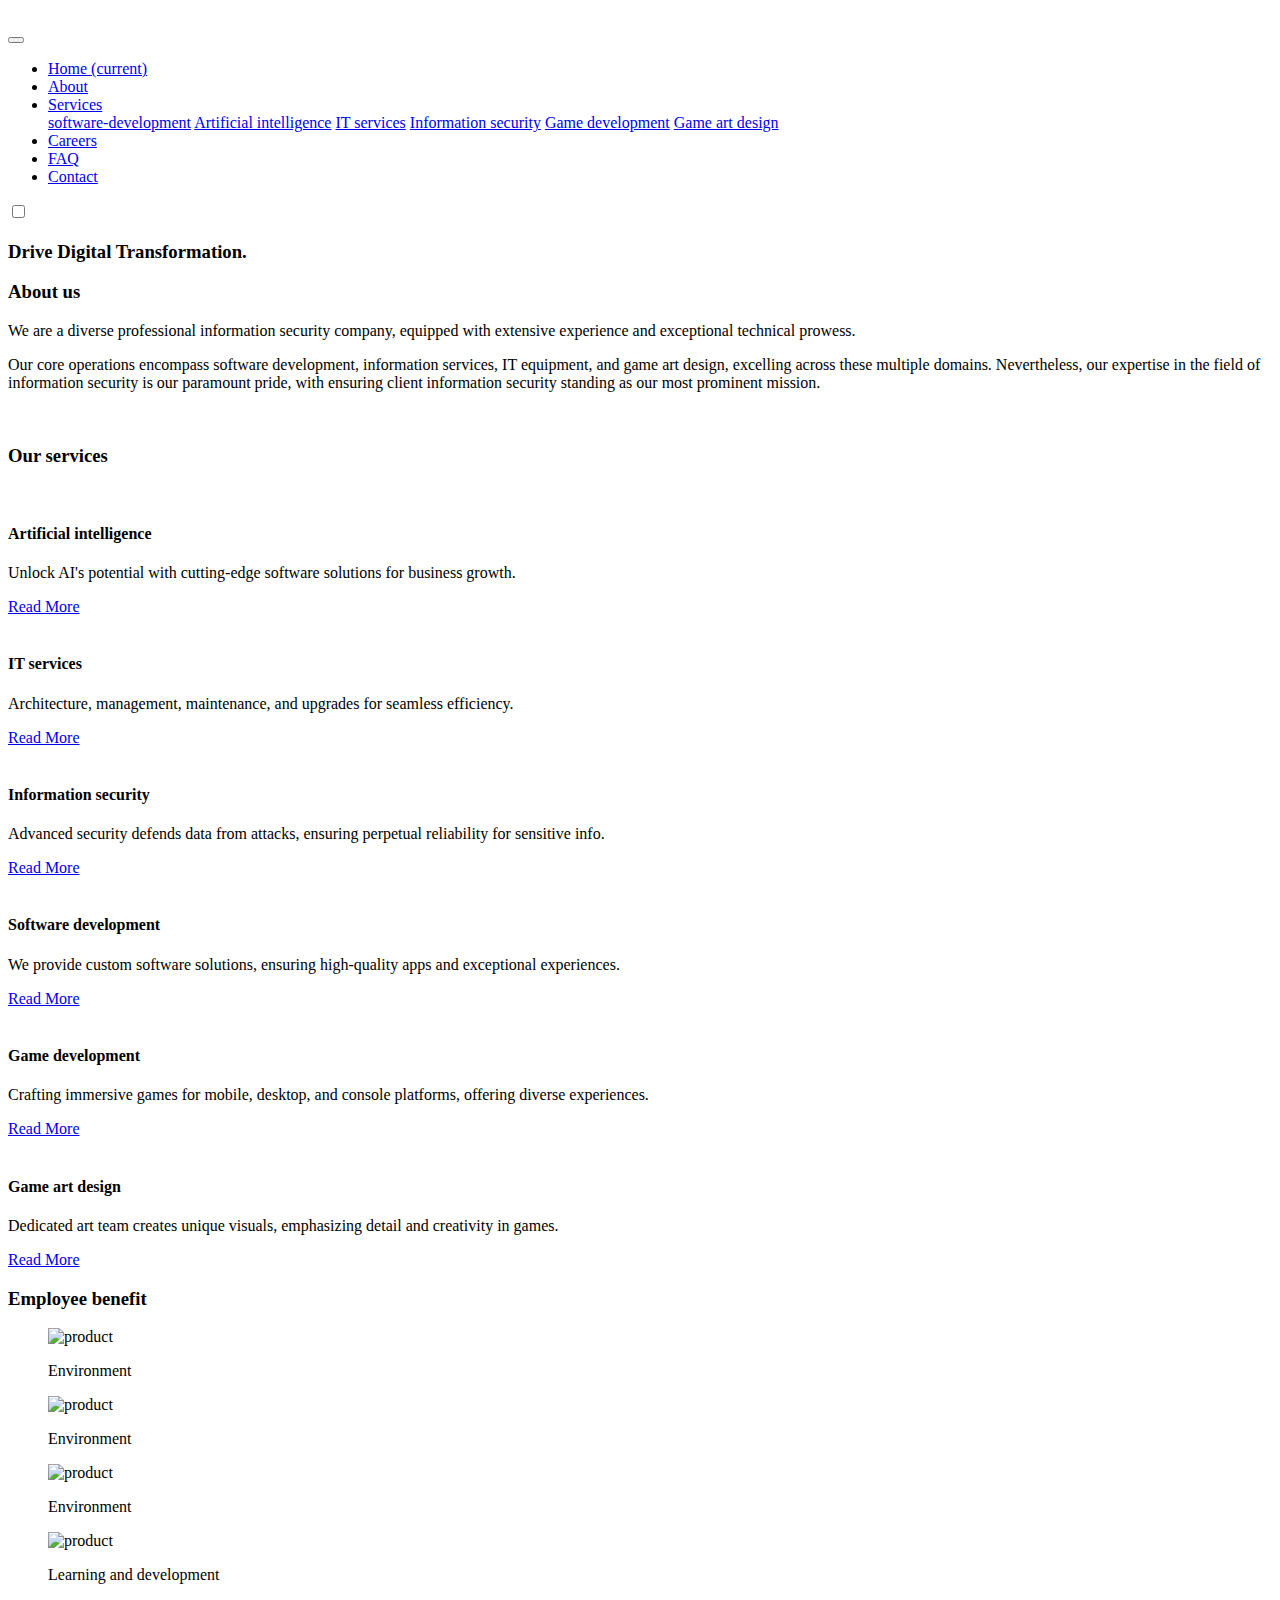
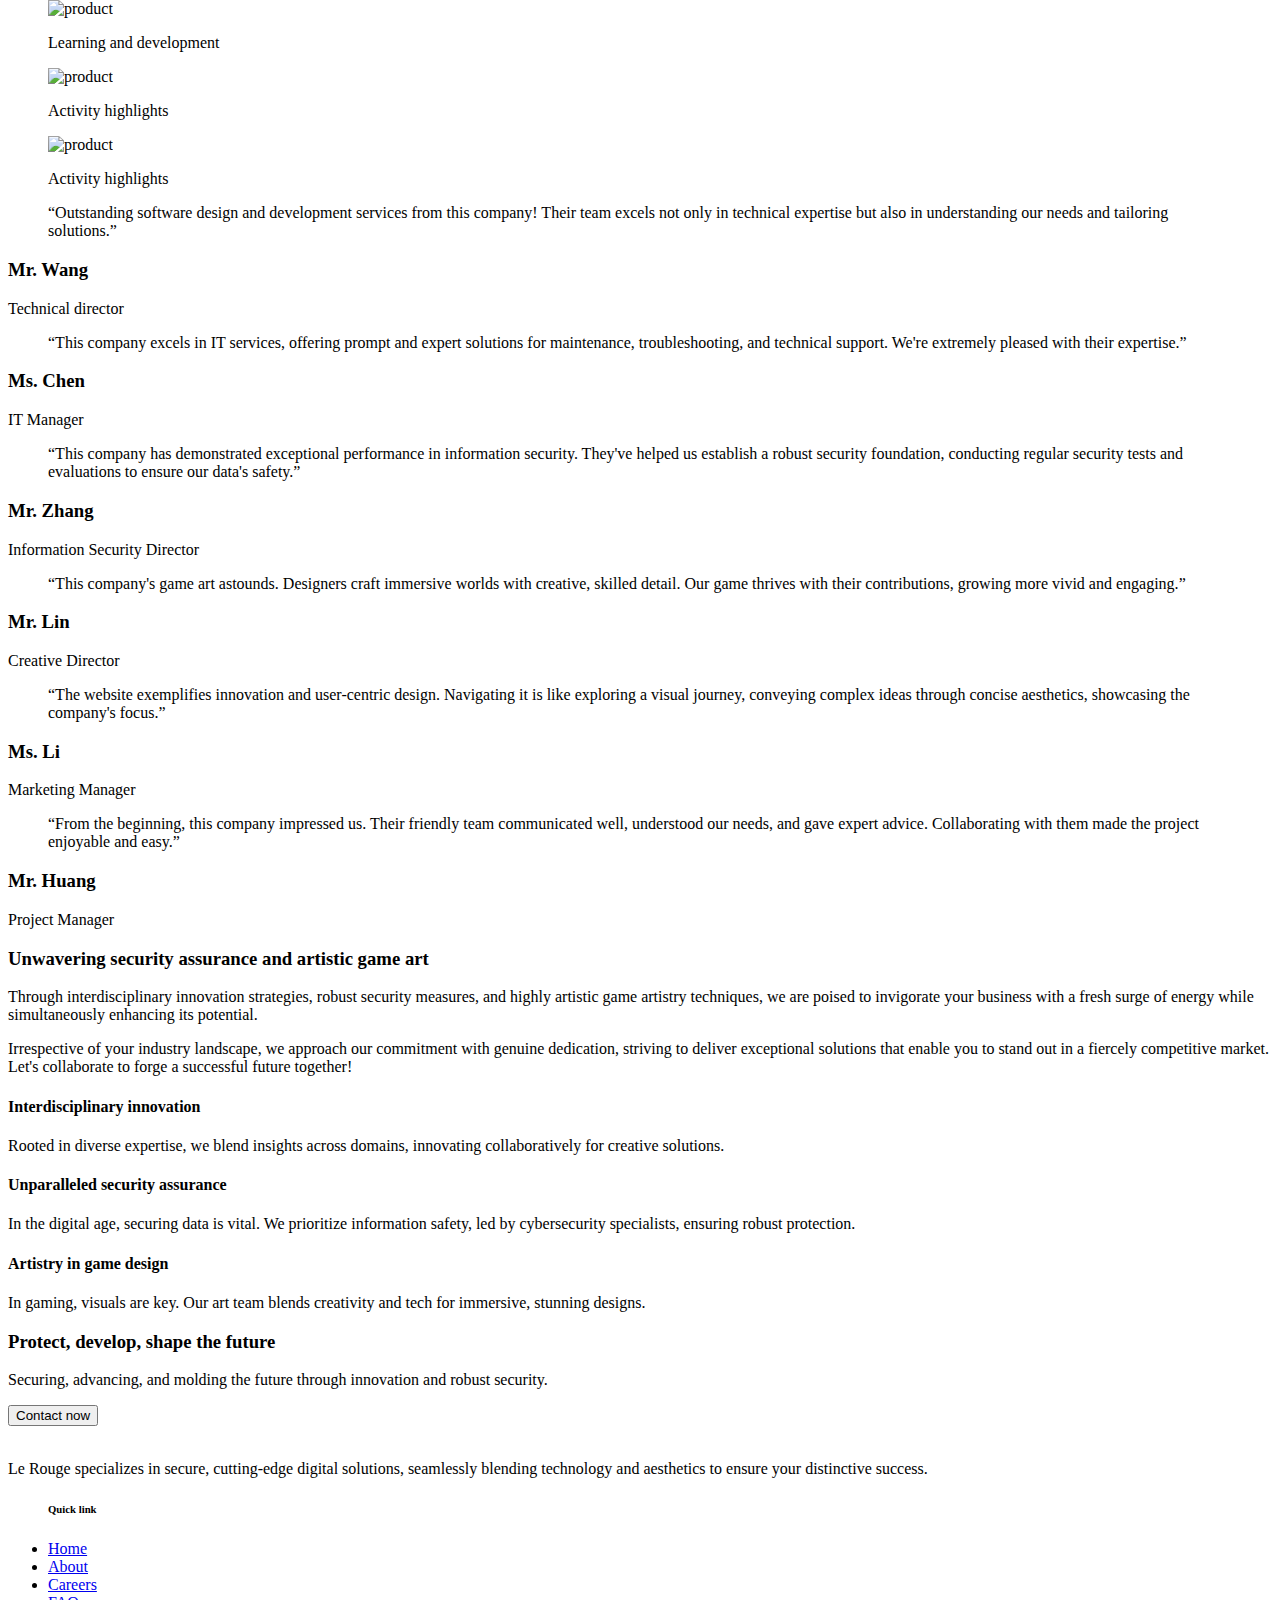
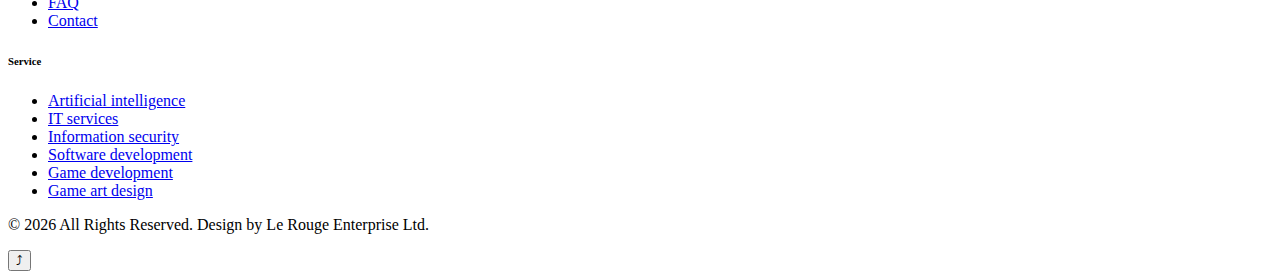
==== index.html @ d83780e4 "Add files via upload" ====
<!doctype html>
<html lang="en">
  <head>
    <!-- Required meta tags -->
    <meta charset="utf-8">
    <meta name="viewport" content="width=device-width, initial-scale=1, shrink-to-fit=no">
    

    <title>Le rouge enterprise ltd</title>
    <link rel="shortcut icon" type="image/x-icon" href="assets/images/favicon.png">
    <link href="https://fonts.googleapis.com/css2?family=Pacifico&display=swap" rel="stylesheet">
    <link href="https://fonts.googleapis.com/css2?family=Kumbh+Sans:wght@300;400;700&display=swap" rel="stylesheet">

    <!-- Template CSS -->
    <link rel="stylesheet" href="assets/css/style-liberty.css">
  </head>
  <body>
<!--header-->
<header id="site-header" class="fixed-top">
  <div class="container">
      <nav class="navbar navbar-expand-lg navbar-dark stroke">

        <div><a class="navbar-brand" href="index.html">
            <img src="assets/images/lr_logo.png" alt="">
            </a></div>

          <!-- <h1><a class="navbar-brand" href="index.html">
              Web service
              </a></h1> -->


          <!-- if logo is image enable this   
<a class="navbar-brand" href="#index.html">
    <img src="image-path" alt="Your logo" title="Your logo" style="height:35px;" />
</a> -->
          <button class="navbar-toggler collapsed bg-gradient" type="button" data-toggle="collapse"
              data-target="#navbarTogglerDemo02" aria-controls="navbarTogglerDemo02" aria-expanded="false"
              aria-label="Toggle navigation">
              <span class="navbar-toggler-icon fa icon-expand fa-bars"></span>
              <span class="navbar-toggler-icon fa icon-close fa-times"></span>
              </span>
          </button>

          <div class="collapse navbar-collapse" id="navbarTogglerDemo02">
              <ul class="navbar-nav ml-auto mr-5">
                  <li class="nav-item active">
                      <a class="nav-link" href="index.html">Home <span class="sr-only">(current)</span></a>
                  </li>
                  <li class="nav-item @@about__active">
                      <a class="nav-link" href="about.html">About</a>
                  </li>
                  <!-- <li class="nav-item @@services__active">
                      <a class="nav-link" href="services.html">Services</a>
                  </li> -->
                  <li class="nav-item dropdown @@services__active">
                    <a class="nav-link dropdown-toggle" href="services.html" id="navbarDropdown" role="button"
                    data-toggle="dropdown" aria-haspopup="true" aria-expanded="false">Services
                    <span class="fa fa-angle-down"></span>
                  </a>
                  <div class="dropdown-menu" aria-labelledby="navbarDropdown">
                    <a class="dropdown-item" href="software-development.html">software-development</a>
                    <a class="dropdown-item" href="artificial-intelligence.html">Artificial intelligence</a>
                     <a class="dropdown-item" href="IT-services.html">IT services</a>
                    <a class="dropdown-item" href="Information-security.html">Information security</a>
                    <a class="dropdown-item" href="game-development.html">Game development</a>
                    <a class="dropdown-item" href="game-art-design.html">Game art design</a>
                </div>
                </li>

                  <li class="nav-item @@careers__active">
                    <a class="nav-link" href="careers.html">Careers</a>
                </li>

                  <li class="nav-item @@FAQ__active">
                    <a class="nav-link" href="FAQ.html">FAQ</a>
                </li>


                  <li class="nav-item @@contact__active">
                      <a class="nav-link" href="contact.html">Contact</a>
                  </li>
                  <!-- <nav class="ml-lg-3">
                      <div class="search-bar">
                          <form action="#" method="GET" class="search">
                              <input type="search" class="search__input" name="search"
                                  placeholder="Search here.." onload="equalWidth()" required>
                              <span class="fa fa-search search__icon"></span>
                          </form>
                      </div>
                  </nav> -->
              </ul>
          </div>
          <!-- toggle switch for light and dark theme -->

          <div class="mobile-position">
              <nav class="navigation">
                  <div class="theme-switch-wrapper">
                      <label class="theme-switch" for="checkbox">
                          <input type="checkbox" id="checkbox">
                          <div class="mode-container py-1">
                              <i class="gg-sun"></i>
                              <i class="gg-moon"></i>
                          </div>
                      </label>
                  </div>
              </nav>
          </div>
          <!-- //toggle switch for light and dark theme -->
      </nav>
  </div>
</header>

<!--/header-->
<!-- banner section -->
<section id="home" class="w3l-banner py-5">
    <div class="container py-lg-5 mt-lg-5">
        <div class="py-lg-4 my-2">
            <div class="banner-info-grid mt-lg-5">
                <h3 class="mb-4">Drive Digital Transformation.</h3>
                <!-- <section id="bottom" class="demo">
                    <a href="#bottom"><span></span>Scroll</a>
                  </section> -->
            </div>
        </div>
    </div>
</section>
<!-- //banner section -->
<!-- /bottom-grids-->

<!-- <section class="w3l-servicesblock1 py-5" id="moreservices">
    <div class="container py-lg-5 py-md-4 py-3">
        <div class="grids-area-hny main-cont-wthree-fea row ">
            <div class="col-lg-4 col-md-6 grids-feature">
                <div class="area-box">
                    <span class="fa fa-clock-o mt-0"></span>
                    <div class="area-box-info">
                        <h4><a href="#feature" class="title-head">Software development</a></h4>
                        <p class="mt-lg-3 mt-2">We provide custom software solutions, ensuring high-quality apps and exceptional experiences.</p>
                    </div>
                </div>
            </div>
            <div class="col-lg-4 col-md-6 grids-feature mt-md-0 mt-5">
                <div class="area-box">
                    <span class="fa fa-clock-o mt-0"></span>
                    <div class="area-box-info">
                        <h4><a href="#feature" class="title-head">Branding Strategy</a></h4>
                        <p class="mt-lg-3 mt-2">Vivamus a ligula quam tesque et libero justo, ultrices in. Ut eu leo non. Duis
                            sed et dolor sit amet.</p>
                    </div>
                </div>
            </div>
            <div class="col-lg-4 col-md-6 grids-feature mt-lg-0 mt-5">
                <div class="area-box">
                    <span class="fa fa-line-chart mt-0"></span>
                    <div class="area-box-info">
                        <h4><a href="#feature" class="title-head">UI/UX Design</a></h4>
                        <p class="mt-lg-3 mt-2">Vivamus a ligula quam tesque et libero justo, ultrices in. Ut eu leo non. Duis
                            sed et dolor sit amet.</p>
                    </div>
                </div>
            </div>
            <div class="col-lg-4 col-md-6 grids-feature mt-5 pt-lg-4">
                <div class="area-box">
                    <span class="fa fa-trash-o mt-0"></span>
                    <div class="area-box-info">
                        <h4><a href="#feature" class="title-head">Digital Product Strategy</a></h4>
                        <p class="mt-lg-3 mt-2">Vivamus a ligula quam tesque et libero justo, ultrices in. Ut eu leo non. Duis
                            sed et dolor sit amet.</p>
                    </div>
                </div>
            </div>
            <div class="col-lg-4 col-md-6 grids-feature mt-5 pt-lg-4">
                <div class="area-box">
                    <span class="fa fa-video-camera mt-0"></span>
                    <div class="area-box-info">
                        <h4><a href="#feature" class="title-head">Web Hosting Service</a></h4>
                        <p class="mt-lg-3 mt-2">Vivamus a ligula quam tesque et libero justo, ultrices in. Ut eu leo non. Duis
                            sed et dolor sit amet.</p>
                    </div>
                </div>
            </div>
            <div class="col-lg-4 col-md-6 grids-feature mt-5 pt-lg-4">
                <div class="area-box">
                    <span class="fa fa-search-plus mt-0"></span>
                    <div class="area-box-info">
                        <h4><a href="#feature" class="title-head">SEO Services</a></h4>
                        <p class="mt-lg-3 mt-2">Vivamus a ligula quam tesque et libero justo, ultrices in. Ut eu leo non. Duis
                            sed et dolor sit amet.</p>
                    </div>
                </div>
            </div>
        </div>
    </div>
</section> -->



<section class="w3l-servicesblock py-5" id="services">
  <div class="container py-lg-5 py-md-4 py-2">
      <div class="row">
          <div class="col-lg-6 about-right-faq align-self">
              <h3 class="title-big">About us</h3>
              <p class="mt-lg-4 mt-3 mb-lg-5 mb-4">We are a diverse professional information security company, equipped with extensive experience and exceptional technical prowess.</p>
              <p class="mt-lg-4 mt-3 mb-lg-">
              Our core operations encompass software development, information services, IT equipment, and game art design, excelling across these multiple domains. Nevertheless, our expertise in the field of information security is our paramount pride, with ensuring client information security standing as our most prominent mission.</p>
              <!-- <div class="progress-info info1">
                  <h6 class="progress-tittle">Figma illustrations <span class="">80%</span></h6>
                  <div class="progress">
                      <div class="progress-bar progress-bar-striped" role="progressbar" style="width: 80%"
                          aria-valuenow="90" aria-valuemin="0" aria-valuemax="100">
                      </div>
                  </div>
              </div> -->
              <!-- <div class="progress-info info2">
                  <h6 class="progress-tittle">PHP programming <span class="">95%</span>
                  </h6>
                  <div class="progress">
                      <div class="progress-bar progress-bar-striped" role="progressbar" style="width: 95%"
                          aria-valuenow="95" aria-valuemin="0" aria-valuemax="100">
                      </div>
                  </div>
              </div> -->
              <!-- <div class="progress-info info3">
                  <h6 class="progress-tittle">Web design & development <span class="">90%</span></h6>
                  <div class="progress">
                      <div class="progress-bar progress-bar-striped" role="progressbar" style="width: 90%"
                          aria-valuenow="95" aria-valuemin="0" aria-valuemax="100">
                      </div>
                  </div>
              </div> -->
              <!-- <div class="progress-info info4 mb-0">
                  <h6 class="progress-tittle">Adobe Photoshop <span class="">75%</span></h6>
                  <div class="progress">
                      <div class="progress-bar progress-bar-striped" role="progressbar" style="width: 75%"
                          aria-valuenow="95" aria-valuemin="0" aria-valuemax="100">
                      </div>
                  </div>
              </div> -->
          </div>
          <div class="col-lg-6 left-wthree-img mt-lg-0 mt-5">
              <img src="assets/images/about.jpg" alt="" class="img-fluid radius-image">
          </div>
      </div>
  </div>
</section>




<div class="w3l-news" id="news">
    <section id="grids5-block" class="py-5">
      <div class="container py-lg-5 py-md-4 py-2">
        <h3 class="title-big text-center">Our services</h3>
        <div class="row mt-lg-5 mt-4">

          <div class="col-lg-4 col-md-6 mt-md-0 mt-5 pb-5">
            <div class="grids5-info">
              <div href="blog-single.html" class="d-block zoom"><img src="assets/images/blog2.jpg" alt="" class="img-fluid news-image" /></div>
              <div class="blog-info">
                <h4>Artificial intelligence</h4>
                <p>Unlock AI's potential with cutting-edge software solutions for business growth.</p>
                <a href="artificial-intelligence.html" class="btn btn-news mt-4">Read More</a>
              </div>
            </div>
          </div>
          
          <div class="col-lg-4 col-md-6 mt-lg-0 mt-5 pb-5">
            <div class="grids5-info">
              <div href="blog-single.html" class="d-block zoom"><img src="assets/images/blog3.jpg" alt="" class="img-fluid news-image" /></div>
              <div class="blog-info">
                <h4>IT services</h4>
                <p>Architecture, management, maintenance, and upgrades for seamless efficiency.</p>
                <a href="IT-services.html" class="btn btn-news mt-4">Read More</a>
              </div>
            </div>
          </div>
          
          <div class="col-lg-4 col-md-6 mt-md-0 mt-sm-4">
            <div class="grids5-info">
              <div href="blog-single.html" class="d-block zoom"><img src="assets/images/blog-information.jpg" alt="" class="img-fluid news-image" /></div>
              <div class="blog-info">
                <h4>Information security</h4>
                <p>Advanced security defends data from attacks, ensuring perpetual reliability for sensitive info.</p>
                <a href="Information-security.html" class="btn btn-news mt-4">Read More</a>
              </div>
            </div>
          </div>

          <div class="col-lg-4 col-md-6 mt-md-0 mt-sm-4 pb-5">
            <div class="grids5-info">
              <div class="d-block zoom"><img src="assets/images/blog1.jpg" alt="" class="img-fluid news-image" /></div>
              <div class="blog-info">
                <h4>Software development</h4>
                <p>We provide custom software solutions, ensuring high-quality apps and exceptional experiences.</p>
                <a href="software-development.html" class="btn btn-news mt-4">Read More</a>
              </div>
            </div>
          </div>       
         
         

          <div class="col-lg-4 col-md-6 mt-md-0 mt-5">
            <div class="grids5-info">
              <div href="blog-single.html" class="d-block zoom"><img src="assets/images/blog-game.jpg" alt="" class="img-fluid news-image" /></div>
              <div class="blog-info">
                <h4>Game development</h4>
                <p>Crafting immersive games for mobile, desktop, and console platforms, offering diverse experiences.</p>
                <a href="game-development.html" class="btn btn-news mt-4">Read More</a>
              </div>
            </div>
          </div>
          <div class="col-lg-4 col-md-6 mt-lg-0 mt-5">
            <div class="grids5-info">
              <div href="blog-single.html" class="d-block zoom"><img src="assets/images/blog-design.jpg" alt="" class="img-fluid news-image" /></div>
              <div class="blog-info">
                <h4>Game art design</h4>
                <p>Dedicated art team creates unique visuals, emphasizing detail and creativity in games.</p>
                <a href="blog-single.html" class="btn btn-news mt-4">Read More</a>
              </div>
            </div>
          </div>


        </div>
      </div>
    </section>
  </div>

<!-- <section class="w3l-bottom-grids-6 py-5" id="bottom">
    <div class="container py-lg-5 py-md-4 py-2">
        <div class="grids-area-hny main-cont-wthree-fea row">
            <div class="col-lg-4 col-md-6 grids-feature">
                <div class="area-box">
                    <span class="title-small mb-2">01. Video productions</span>
                    <h4><a href="#feature" class="title-head">Stunning video sequence and impressing ideas are all here.</a></h4>
                    <p class="">Vivamus a ligula quam. Ut blandit eu leo non. Duis sed dolor amet ipsum primis in faucibus orci dolor sit et amet.</p>
                </div>
            </div>
            <div class="col-lg-4 col-md-6 grids-feature mt-md-0 mt-5">
                <div class="area-box">
                    <span class="title-small mb-2">02. Branding Design</span>
                    <h4><a href="#feature" class="title-head">Great reflection of your brand be achieved by top designers.</a></h4>
                    <p class="">Vivamus a ligula quam. Ut blandit eu leo non. Duis sed dolor amet ipsum primis in faucibus orci dolor sit et amet.</p>
                </div>
            </div>
            <div class="col-lg-4 col-md-6 grids-feature mt-lg-0 mt-5">
                <div class="area-box">
                    <span class="title-small mb-2">03. Graphic Design</span>
                    <h4><a href="#feature" class="title-head">Creating gorgeous graphic design meeting clients needs.</a></h4>
                    <p class="">Vivamus a ligula quam. Ut blandit eu leo non. Duis sed dolor amet ipsum primis in faucibus orci dolor sit et amet.</p>
                </div>
            </div>
        </div>
    </div>
</section> -->

<!-- //bottom-grids-->
<!--/gallery-->
<section class="w3l-portfolio-8 py-5">
  <div class="container py-lg-5 py-md-4 py-2">
          <h3 class="title-big text-center">Employee benefit</h3>
            <div class="row galler-top mt-lg-5 mt-4">
                <div class="col-lg-4 col-sm-6 protfolio-item hover14">
                    <figure>
                        <img src="assets/images/p1.jpg" alt="product" class="img-fluid" />
                        <div class="img-info">
                            <p class="img-title">Environment</p>
                            <!-- <p>Lorem ipsum dolor sit amet, consectetur adipisicing elit. Cupiditate, quia.</p> -->
                        </div>
                    </figure>
                </div>
                <div class="col-lg-4 col-sm-6 protfolio-item hover14">
                    <figure>
                        <img src="assets/images/p2.jpg" alt="product" class="img-fluid">
                        <div class="img-info">
                            <p class="img-title">Environment</p>
                            <!-- <p>Lorem ipsum dolor sit amet, consectetur adipisicing elit. Cupiditate, quia.</p> -->
                        </div>
                    </figure>
                </div>
                <div class="col-lg-4 col-sm-6 protfolio-item hover14">
                    <figure>
                        <img src="assets/images/p3.jpg" alt="product" class="img-fluid">
                        <div class="img-info">
                            <p class="img-title">Environment</p>
                            <!-- <p>Lorem ipsum dolor sit amet, consectetur adipisicing elit. Cupiditate, quia.</p> -->
                        </div>
                    </figure>
                </div>
                <div class="col-lg-3 col-sm-6 protfolio-item hover14">
                    <figure>
                        <img src="assets/images/p4.jpg" alt="product" class="img-fluid">
                        <div class="img-info">
                            <p class="img-title">Learning and development</p>
                            <!-- <p>Lorem ipsum dolor sit amet, consectetur adipisicing elit. Cupiditate, quia.</p> -->
                        </div>
                    </figure>
                </div>
                <div class="col-lg-3 col-sm-6 protfolio-item hover14">
                    <figure>
                        <img src="assets/images/p5.jpg" alt="product" class="img-fluid">
                        <div class="img-info">
                            <p class="img-title">Learning and development</p>
                            <!-- <p>Lorem ipsum dolor sit amet, consectetur adipisicing elit. Cupiditate, quia.</p> -->
                        </div>
                    </figure>
                </div>
                <div class="col-lg-3 col-sm-6 protfolio-item hover14">
                    <figure>
                        <img src="assets/images/p6.jpg" alt="product" class="img-fluid">
                        <div class="img-info">
                          <p class="img-title">Activity highlights</p>
                            <!-- <p>Lorem ipsum dolor sit amet, consectetur adipisicing elit. Cupiditate, quia.</p> -->
                        </div>
                    </figure>
                </div>
                <div class="col-lg-3 col-sm-6 protfolio-item hover14">
                    <figure>
                        <img src="assets/images/p8.jpg" alt="product" class="img-fluid">
                        <div class="img-info">
                            <p class="img-title">Activity highlights</p>
                            <!-- <p>Lorem ipsum dolor sit amet, consectetur adipisicing elit. Cupiditate, quia.</p> -->
                        </div>
                    </figure>
                </div>
                <!-- <div class="col-lg-3 col-sm-6 protfolio-item hover14">
                    <figure>
                        <img src="assets/images/p7.jpg" alt="product" class="img-fluid">
                        <div class="img-info">
                            <a href="#url" class="img-title">Fashion design</a>
                            <p>Lorem ipsum dolor sit amet, consectetur adipisicing elit. Cupiditate, quia.</p>
                        </div>
                    </figure>
                </div> -->
            </div>
        </div>
    </div>
</section>
<!--//gallery-->

<!-- <section class="w3l-servicesblock py-5" id="services">
    <div class="container py-lg-5 py-md-4 py-2">
        <div class="row">
            <div class="col-lg-6 about-right-faq align-self">
                <h3 class="title-big"> Importance of Skills</h3>
                <p class="mt-lg-4 mt-3 mb-lg-5 mb-4">Lorem ipsum viverra feugiat. Pellen tesque libero ut justo,
                    ultrices in ligula. Semper at. Lorem ipsum dolor sit amet elit. Non quae, ad.</p>
                <div class="progress-info info1">
                    <h6 class="progress-tittle">Figma illustrations <span class="">80%</span></h6>
                    <div class="progress">
                        <div class="progress-bar progress-bar-striped" role="progressbar" style="width: 80%"
                            aria-valuenow="90" aria-valuemin="0" aria-valuemax="100">
                        </div>
                    </div>
                </div>
                <div class="progress-info info2">
                    <h6 class="progress-tittle">PHP programming <span class="">95%</span>
                    </h6>
                    <div class="progress">
                        <div class="progress-bar progress-bar-striped" role="progressbar" style="width: 95%"
                            aria-valuenow="95" aria-valuemin="0" aria-valuemax="100">
                        </div>
                    </div>
                </div>
                <div class="progress-info info3">
                    <h6 class="progress-tittle">Web design & development <span class="">90%</span></h6>
                    <div class="progress">
                        <div class="progress-bar progress-bar-striped" role="progressbar" style="width: 90%"
                            aria-valuenow="95" aria-valuemin="0" aria-valuemax="100">
                        </div>
                    </div>
                </div>
                <div class="progress-info info4 mb-0">
                    <h6 class="progress-tittle">Adobe Photoshop <span class="">75%</span></h6>
                    <div class="progress">
                        <div class="progress-bar progress-bar-striped" role="progressbar" style="width: 75%"
                            aria-valuenow="95" aria-valuemin="0" aria-valuemax="100">
                        </div>
                    </div>
                </div>
            </div>
            <div class="col-lg-6 left-wthree-img mt-lg-0 mt-5">
                <img src="assets/images/progress.jpg" alt="" class="img-fluid radius-image">
            </div>
        </div>
    </div>
</section> -->
<!--  News section -->

<!-- <div class="w3l-news" id="news">
    <section id="grids5-block" class="py-5">
      <div class="container py-lg-5 py-md-4 py-2">
        <h3 class="title-big text-center">See what’s going on</h3>
        <div class="row mt-lg-5 mt-4">
          <div class="col-lg-4 col-md-6 mt-md-0 mt-sm-4">
            <div class="grids5-info">
              <a href="blog-single.html" class="d-block zoom"><img src="assets/images/blog1.jpg" alt="" class="img-fluid news-image" /></a>
              <div class="blog-info">
                <h4><a href="blog-single.html">Best free Web templates</a></h4>
                <p class="date"><span class="fa fa-calendar mr-2"></span> August 17, 2021</p>
                <p>Lorem ipsum dolor sit amet ad minus libero ullam ipsam quas earum!</p>
                <a href="blog-single.html" class="btn btn-news mt-4">Read More</a>
              </div>
            </div>
          </div>
          <div class="col-lg-4 col-md-6 mt-md-0 mt-5">
            <div class="grids5-info">
              <a href="blog-single.html" class="d-block zoom"><img src="assets/images/blog2.jpg" alt="" class="img-fluid news-image" /></a>
              <div class="blog-info">
                <h4><a href="blog-single.html">Skills to become a Designer</a></h4>
                <p class="date"><span class="fa fa-calendar mr-2"></span> August 17, 2021</p>
                <p>Lorem ipsum dolor sit amet ad minus libero ullam ipsam quas earum!</p>
                <a href="blog-single.html" class="btn btn-news mt-4">Read More</a>
              </div>
            </div>
          </div>
          <div class="col-lg-4 col-md-6 mt-lg-0 mt-5">
            <div class="grids5-info">
              <a href="blog-single.html" class="d-block zoom"><img src="assets/images/blog3.jpg" alt="" class="img-fluid news-image" /></a>
              <div class="blog-info">
                <h4><a href="blog-single.html">How to make 404 error page?</a></h4>
                <p class="date"><span class="fa fa-calendar mr-2"></span> August 17, 2021</p>
                <p>Lorem ipsum dolor sit amet ad minus libero ullam ipsam quas earum!</p>
                <a href="blog-single.html" class="btn btn-news mt-4">Read More</a>
              </div>
            </div>
          </div>
        </div>
      </div>
    </section>
  </div> -->
  <!--  //News section -->

<!-- home page about section -->
<section class="w3l-testimonials" id="testimonials">
    <div class="midd-w3 py-5">
        <div class="container py-lg-5 py-md-3">
            <div id="owl-demo1" class="owl-carousel owl-theme mt-4 py-2 mb-4">
                <div class="item">
                    <div class="testimonial-content">
                        <div class="testimonial">
                            <blockquote>
                                <q>Outstanding software design and development services from this company! Their team excels not only in technical expertise but also in understanding our needs and tailoring solutions.</q>
                            </blockquote>
                            <div class="testi-des">
                                <div class="peopl align-self">
                                    <h3>Mr. Wang</h3>
                                    <p class="identity">Technical director</p>
                                </div>
                            </div>
                        </div>
                    </div>
                </div>
                <div class="item">
                    <div class="testimonial-content">
                        <div class="testimonial">
                            <blockquote>
                                <q>This company excels in IT services, offering prompt and expert solutions for maintenance, troubleshooting, and technical support. We're extremely pleased with their expertise.</q>
                            </blockquote>
                            <div class="testi-des">
                                <div class="peopl align-self">
                                    <h3>Ms. Chen</h3>
                                    <p class="identity">IT Manager</p>
                                </div>
                            </div>
                        </div>
                    </div>
                </div>
                <div class="item">
                    <div class="testimonial-content">
                        <div class="testimonial">
                            <blockquote>
                                <q>This company has demonstrated exceptional performance in information security. They've helped us establish a robust security foundation, conducting regular security tests and evaluations to ensure our data's safety.</q>
                            </blockquote>
                            <div class="testi-des">
                                <div class="peopl align-self">
                                    <h3>Mr. Zhang</h3>
                                    <p class="identity">Information Security Director</p>
                                </div>
                            </div>
                        </div>
                    </div>
                </div>
                <div class="item">
                    <div class="testimonial-content">
                        <div class="testimonial">
                            <blockquote>
                                <q>This company's game art astounds. Designers craft immersive worlds with creative, skilled detail. Our game thrives with their contributions, growing more vivid and engaging.</q>
                            </blockquote>
                            <div class="testi-des">
                                <div class="peopl align-self">
                                    <h3>Mr. Lin</h3>
                                    <p class="identity">Creative Director</p>
                                </div>
                            </div>
                        </div>
                    </div>
                </div>
                <div class="item">
                    <div class="testimonial-content">
                        <div class="testimonial">
                            <blockquote>
                                <q>The website exemplifies innovation and user-centric design. Navigating it is like exploring a visual journey, conveying complex ideas through concise aesthetics, showcasing the company's focus.</q>
                            </blockquote>
                            <div class="testi-des">
                                <div class="peopl align-self">
                                    <h3>Ms. Li</h3>
                                    <p class="identity">Marketing Manager</p>
                                </div>
                            </div>
                        </div>
                    </div>
                </div>
                <div class="item">
                    <div class="testimonial-content">
                        <div class="testimonial">
                            <blockquote>
                                <q>From the beginning, this company impressed us. Their friendly team communicated well, understood our needs, and gave expert advice. Collaborating with them made the project enjoyable and easy.</q>
                            </blockquote>
                            <div class="testi-des">
                                <div class="peopl align-self">
                                    <h3>Mr. Huang</h3>
                                    <p class="identity">Project Manager</p>
                                </div>
                            </div>
                        </div>
                    </div>
                </div>
            </div>
        </div>
    </div>
</section>
<!-- //home page about section -->

<div class="w3l-faq-block py-5" id="why">
  <div class="container py-lg-5">
      <div class="row">
          <div class="col-lg-6 pr-lg-5">
          <h3 class= "title-big">Unwavering security assurance and artistic game art</h3>
          <div class="content mb-0 mt-4">
            <p>Through interdisciplinary innovation strategies, robust security measures, and highly artistic game artistry techniques, we are poised to invigorate your business with a fresh surge of energy while simultaneously enhancing its potential. </p>
            <p>Irrespective of your industry landscape, we approach our commitment with genuine dedication, striving to deliver exceptional solutions that enable you to stand out in a fiercely competitive market. Let's collaborate to forge a successful future together!</p>
          </div>
       
      </div>
      <div class="col-lg-6">
        <div class="difference-of-us-item p-3 rounded mr-0 me-lg-4">
          <div class="d-block d-sm-flex align-items-center m-2">
            <div class="icon me-4 mb-4 mb-sm-0"> <i class="fa fa-trophy mt-4" style="font-size:36px"></i>
            </div>
            
            <div class="blog-info">
              <h4 class="mb-2">Interdisciplinary innovation</h4>
              <p class="mb-0">Rooted in diverse expertise, we blend insights across domains, innovating collaboratively for creative solutions.
              </p>
            </div>

          </div>
        </div>
        <div class="difference-of-us-item p-3 rounded mr-0 me-lg-4">
          <div class="d-block d-sm-flex align-items-center m-2">
            <div class="icon me-4 mb-4 mb-sm-0"> <i class="fa fa-lock mt-4" style="font-size:36px"></i>
            </div>
            <div class="blog-info">
              <h4 class="mb-2">Unparalleled security assurance</h3>
              <p class="mb-0">In the digital age, securing data is vital. We prioritize information safety, led by cybersecurity specialists, ensuring robust protection.</p>
            </div>
          </div>
        </div>
        <div class="difference-of-us-item p-3 rounded mr-0 me-lg-4">
          <div class="d-block d-sm-flex align-items-center m-2">
            <div class="icon me-4 mb-4 mb-sm-0"> <i class="	fa fa-magic  mt-4" style="font-size:36px"></i>
            </div>
            <div class="blog-info">
              <h4 class="mb-2">Artistry in game design</h3>
              <p class="mb-0">In gaming, visuals are key. Our art team blends creativity and tech for immersive, stunning designs.</p>
            </div>
          </div>
        </div>
      </div>
    </div>
  </div>
</div>


<!-- <div class="w3l-faq-block py-5" id="faq">
    <div class="container py-lg-5">
        <div class="row">
            <div class="col-lg-6 pr-lg-5">
                <div class="accordion">
                    <div class="accordion-item">
                        <button id="accordion-button-1" aria-expanded="true"><span class="accordion-title">How much does
                                a static website cost?</span><span class="icon" aria-hidden="true"></span></button>
                        <div class="accordion-content">
                            <p>Lorem ipsum dolor sit amet, consectetur adipiscing elit, sed do eiusmod tempor
                                incididunt ut labore et dolore magna aliqua. Elementum sagittis vitae et leo duis
                                ut. Ut tortor.</p>
                        </div>
                    </div>
                    <div class="accordion-item">
                        <button id="accordion-button-2" aria-expanded="false"><span class="accordion-title">How to
                                choose a best web template?</span><span class="icon" aria-hidden="true"></span></button>
                        <div class="accordion-content">
                            <p>Lorem ipsum dolor sit amet, consectetur adipiscing elit, sed do eiusmod tempor
                                incididunt ut labore et dolore magna aliqua. Elementum sagittis vitae et leo duis
                                ut. Ut pretium.</p>
                        </div>
                    </div>
                    <div class="accordion-item">
                        <button id="accordion-button-3" aria-expanded="false"><span class="accordion-title">How to download a template?</span><span class="icon" aria-hidden="true"></span></button>
                        <div class="accordion-content">
                            <p>Lorem ipsum dolor sit amet, consectetur adipiscing elit, sed do eiusmod tempor
                                incididunt ut labore et dolore magna aliqua. Elementum sagittis vitae et leo duis
                                ut. Ut tortor.</p>
                        </div>
                    </div>
                    <div class="accordion-item">
                        <button id="accordion-button-4" aria-expanded="false"><span class="accordion-title">Why should i choose a free website?</span><span class="icon" aria-hidden="true"></span></button>
                        <div class="accordion-content">
                            <p>Lorem ipsum dolor sit amet, consectetur adipiscing elit, sed do eiusmod tempor
                                incididunt ut labore et dolore magna aliqua. Elementum sagittis vitae et leo duis
                                ut. Ut potenti.</p>
                        </div>
                    </div>
                </div>
            </div>
            <div class="col-lg-6 mt-lg-0 mt-sm-5 mt-4">
                <img src="assets/images/faq.jpg" alt="" class="img-fluid radius-image">
            </div>
        </div>
    </div>
</div> -->

<!-- home page newsletter -->
<!-- <section class="w3l-bottom py-5" id="newsletter">
    <div class="container py-md-5 py-md-4 text-center">
      <div class="row">
        <div class="col-lg-9 col-md-10 mx-auto">
          <div class="subscribe mx-auto">
            <div class="header-section text-center mx-auto">
              <h3 class="title-big">Subscribe Newsletter </h3>
              <p class="mt-2"> Enter your email & receive the latest news, updates & special offers from us.</p>
              <button class="btn btn-style btn-primary pt-2 mt-md-5 mt-3" type="submit">Subscribe</button>
            </div>
          </div>
        </div>
      </div>
    </div>
  </section> -->
  <!-- //home page newsletter -->


  <section class="w3l-testimonials1" id="vice-banner">
    <div class="midd-w3 py-7">
        <div class="container py-lg-5 py-md-3">
          <div class="container py-md-5 py-md-4 text-center">
            <div class="row">
              <div class="col-lg-9 col-md-10 mx-auto">
                <div class="subscribe mx-auto">
                  <div class="header-section text-center mx-auto">
                    <h3 class="title-big">Protect, develop, shape the future</h3>
                    <p class="mt-2">Securing, advancing, and molding the future through innovation and robust security.</p>
                    <button class="btn btn-style btn-primary pt-2 mt-md-5 mt-3" type="submit">Contact now</button>
                  </div>
                </div>
              </div>
            </div>
          </div>
            </div>
        </div>
  </section>


  <!-- <section class="w3l-bottom py-5" id="newsletter">
    <div class="container py-md-5 py-md-4 text-center">
      <div class="row">
        <div class="col-lg-9 col-md-10 mx-auto">
          <div class="subscribe mx-auto">
            <div class="header-section text-center mx-auto">
              <h3 class="title-big">Subscribe Newsletter </h3>
              <p class="mt-2"> Enter your email & receive the latest news, updates & special offers from us.</p>
              <button class="btn btn-style btn-primary pt-2 mt-md-5 mt-3" type="submit">Subscribe</button>
            </div>
            <form action="#" method="post" class="subscribe-wthree pt-2 mt-md-5 mt-3">
              <div class="d-md-flex flex-wrap subscribe-wthree-field">
                <input class="form-control" type="email" placeholder="Enter your email..." name="email" required="">
                <button class="btn btn-style btn-primary" type="submit">Subscribe</button>
              </div>
            </form>
          </div>
        </div>
      </div>
    </div>
  </section> -->


    <!-- footer -->
 <section class="w3l-footer-29-main">
    <div class="footer-29 py-5">
      <div class="container py-lg-4">
        <div class="row footer-top-29">
          <div class="col-lg-3 col-md-6 col-sm-7 footer-list-29 footer-1 pr-lg-5">
            <div class="footer-logo mb-4">
             <a class="navbar-brand" href="index.html">
                <img src="assets/images/lr_logo_w.png" alt="">
                </a>
              <!-- <a class="navbar-brand" href="index.html">
                Web service</a> -->
            </div>
           
            <!-- <div class="main-social-footer-29 mt-4">
              <a href="#facebook" class="facebook"><span class="fa fa-facebook"></span></a>
              <a href="#twitter" class="twitter"><span class="fa fa-twitter"></span></a>
              <a href="#instagram" class="instagram"><span class="fa fa-instagram"></span></a>
              <a href="#linkedin" class="linkedin"><span class="fa fa-linkedin"></span></a>
            </div> -->
          </div>

          <div class="col-lg-4 col-md-6 col-sm-7 footer-list-29 footer-1 pr-lg-5">
            <p>Le Rouge specializes in secure, cutting-edge digital solutions, seamlessly blending technology and aesthetics to ensure your distinctive success.</p>
          </div>

          <div class="col-lg-2 col-md-6 col-sm-5 col-6 footer-list-29 footer-2 mt-sm-0 mt-5">
            <ul>
              <h6 class="footer-title-29">Quick link</h6>
              <li><a href="index.html">Home</a></li>
              <li><a href="about.html"> About</a></li>
              <li><a href="careers.html">Careers</a></li>
              <li><a href="FAQ.html">FAQ</a></li>
              <li><a href="contact.html">Contact</a></li>
            </ul>
          </div>

          <div class="col-lg-3 col-md-6 col-sm-5 col-6 footer-list-29 footer-3 mt-lg-0 mt-5">
            <h6 class="footer-title-29">Service</h6>
            <ul>
              <li><a href="artificial-intelligence.html">Artificial intelligence</a></li>
              <li><a href="IT-services.html">IT services</a></li>
              <li><a href="Information-security.html">Information security</a></li>
              <li><a href="software-development.html">Software development</a></li>
              <li><a href="game-development.html">Game development</a></li>
              <li><a href="game-art-design.html">Game art design</a></li>
            </ul>
          </div>

      </div>
    </div></div>
    <!-- copyright -->
    <section class="w3l-copyright text-center">
      <div class="container">
        <p>
          ©
          <script>document.write(new Date().getFullYear())</script>
          All Rights Reserved. Design by Le Rouge Enterprise Ltd.</p>
        <!-- <p class="copy-footer-29">© Web Service. All rights reserved. <a target="_blank" href="http://www.mobanwang.com/" title="网页模板">网页模板</a></p> -->
      </div>
  
      <!-- move top -->
      <button onclick="topFunction()" id="movetop" title="Go to top">
        &#10548;
      </button>
      <script>
        // When the user scrolls down 20px from the top of the document, show the button
        window.onscroll = function () {
          scrollFunction()
        };
  
        function scrollFunction() {
          if (document.body.scrollTop > 20 || document.documentElement.scrollTop > 20) {
            document.getElementById("movetop").style.display = "block";
          } else {
            document.getElementById("movetop").style.display = "none";
          }
        }
  
        // When the user clicks on the button, scroll to the top of the document
        function topFunction() {
          document.body.scrollTop = 0;
          document.documentElement.scrollTop = 0;
        }
      </script>
      <!-- /move top -->
    </section>
    <!-- //copyright -->
  </section>
  <!-- //footer -->

  <script src="assets/js/jquery-3.3.1.min.js"></script> <!-- Common jquery plugin -->

  <script src="assets/js/theme-change.js"></script><!-- theme switch js (light and dark)-->

<script src="assets/js/circles.js"></script>

<!-- owlcarousel -->
<script src="assets/js/owl.carousel.js"></script>

<!-- script for tesimonials carousel slider -->
<script>
  $(document).ready(function () {
    $("#owl-demo1").owlCarousel({
      loop: true,
      nav: false,
      margin: 50,
      responsiveClass: true,
      responsive: {
        0: {
          items: 1,
          nav: false
        },
        992: {
          items: 2,
          nav: false
        }
      }
    })
  })
</script>
<!-- //script for tesimonials carousel slider -->

  <!-- faq -->
  <script>
    const items = document.querySelectorAll(".accordion button");

    function toggleAccordion() {
      const itemToggle = this.getAttribute('aria-expanded');

      for (i = 0; i < items.length; i++) {
        items[i].setAttribute('aria-expanded', 'false');
      }

      if (itemToggle == 'false') {
        this.setAttribute('aria-expanded', 'true');
      }
    }

    items.forEach(item => item.addEventListener('click', toggleAccordion));
  </script>
  <!-- //faq -->

  <!--/MENU-JS-->
  <script>
    $(window).on("scroll", function () {
      var scroll = $(window).scrollTop();

      if (scroll >= 80) {
        $("#site-header").addClass("nav-fixed");
      } else {
        $("#site-header").removeClass("nav-fixed");
      }
    });

    //Main navigation Active Class Add Remove
    $(".navbar-toggler").on("click", function () {
      $("header").toggleClass("active");
    });
    $(document).on("ready", function () {
      if ($(window).width() > 991) {
        $("header").removeClass("active");
      }
      $(window).on("resize", function () {
        if ($(window).width() > 991) {
          $("header").removeClass("active");
        }
      });
    });
  </script>
  <!--//MENU-JS-->

  <!-- disable body scroll which navbar is in active -->
  <script>
    $(function () {
      $('.navbar-toggler').click(function () {
        $('body').toggleClass('noscroll');
      })
    });
  </script>
  <!-- //disable body scroll which navbar is in active -->

  <!--bootstrap-->
  <script src="assets/js/bootstrap.min.js"></script>
  <!-- //bootstrap-->

  
</body>

  </html>
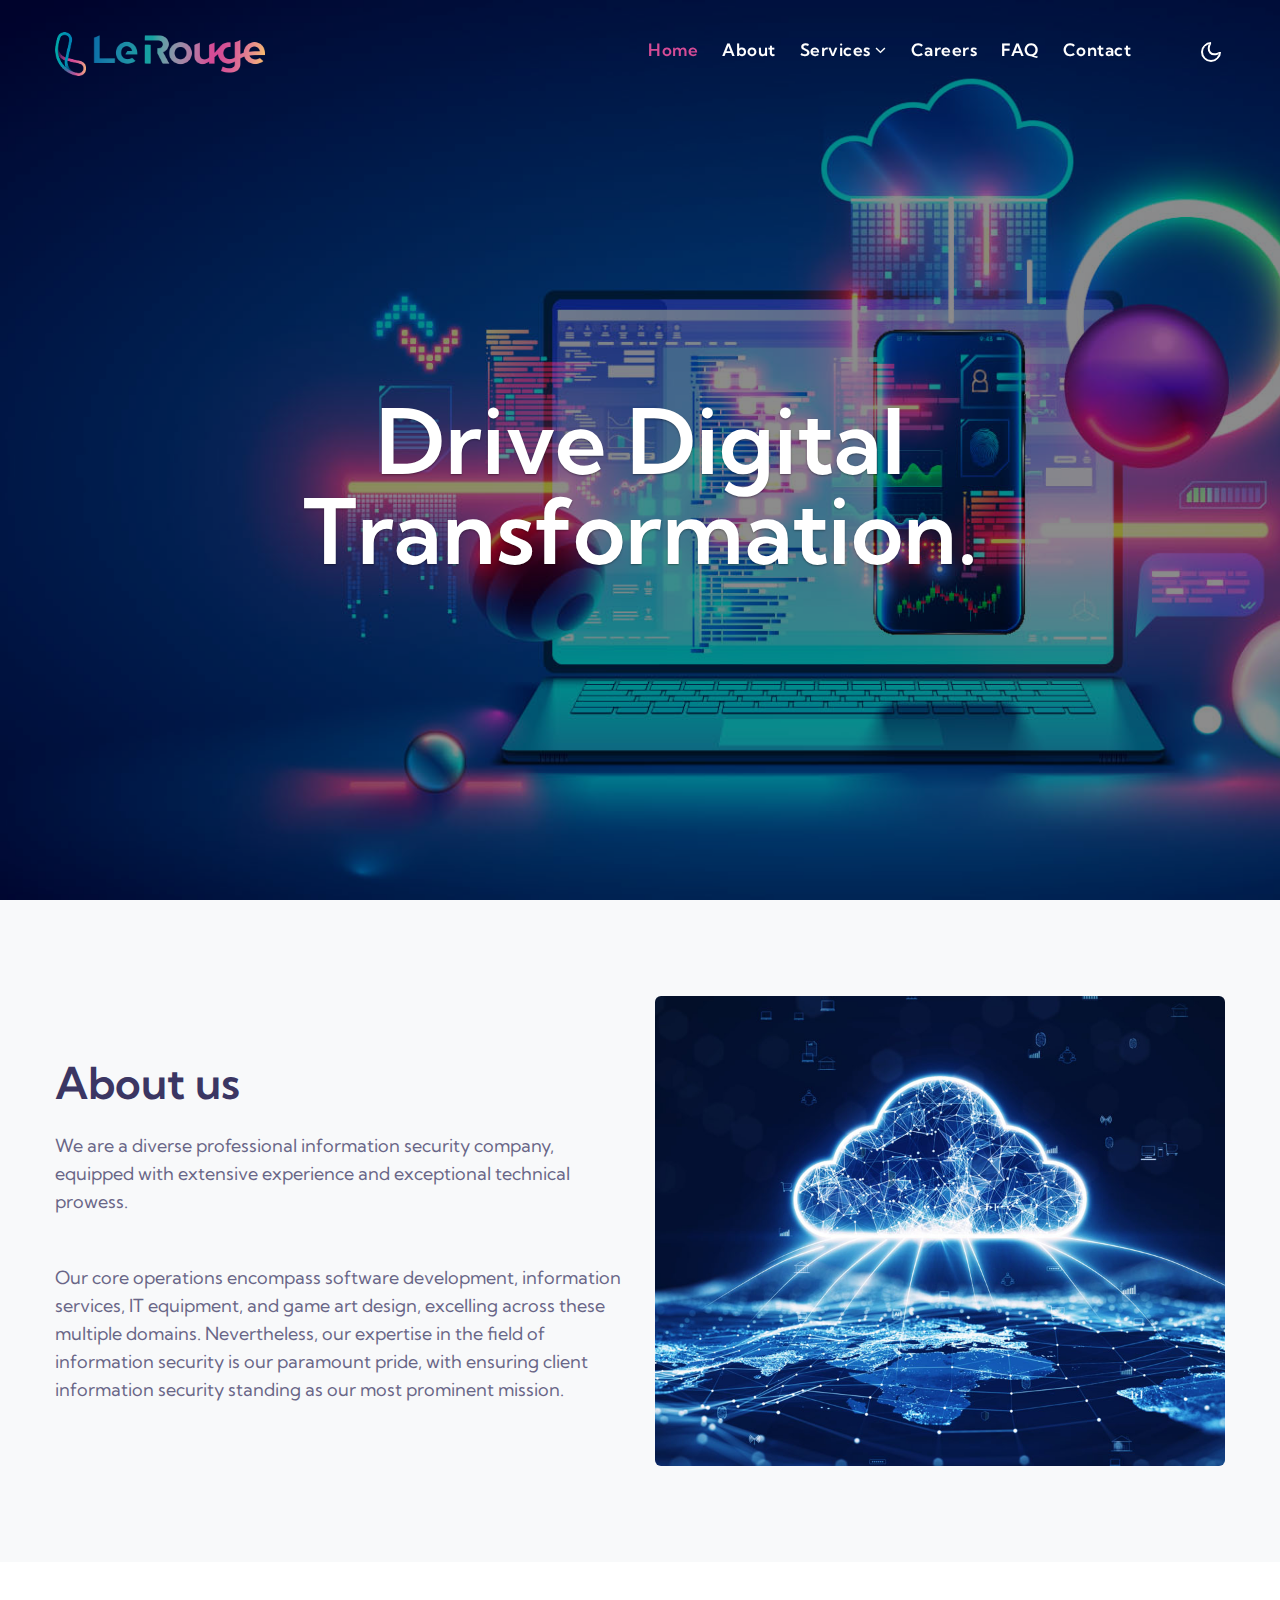
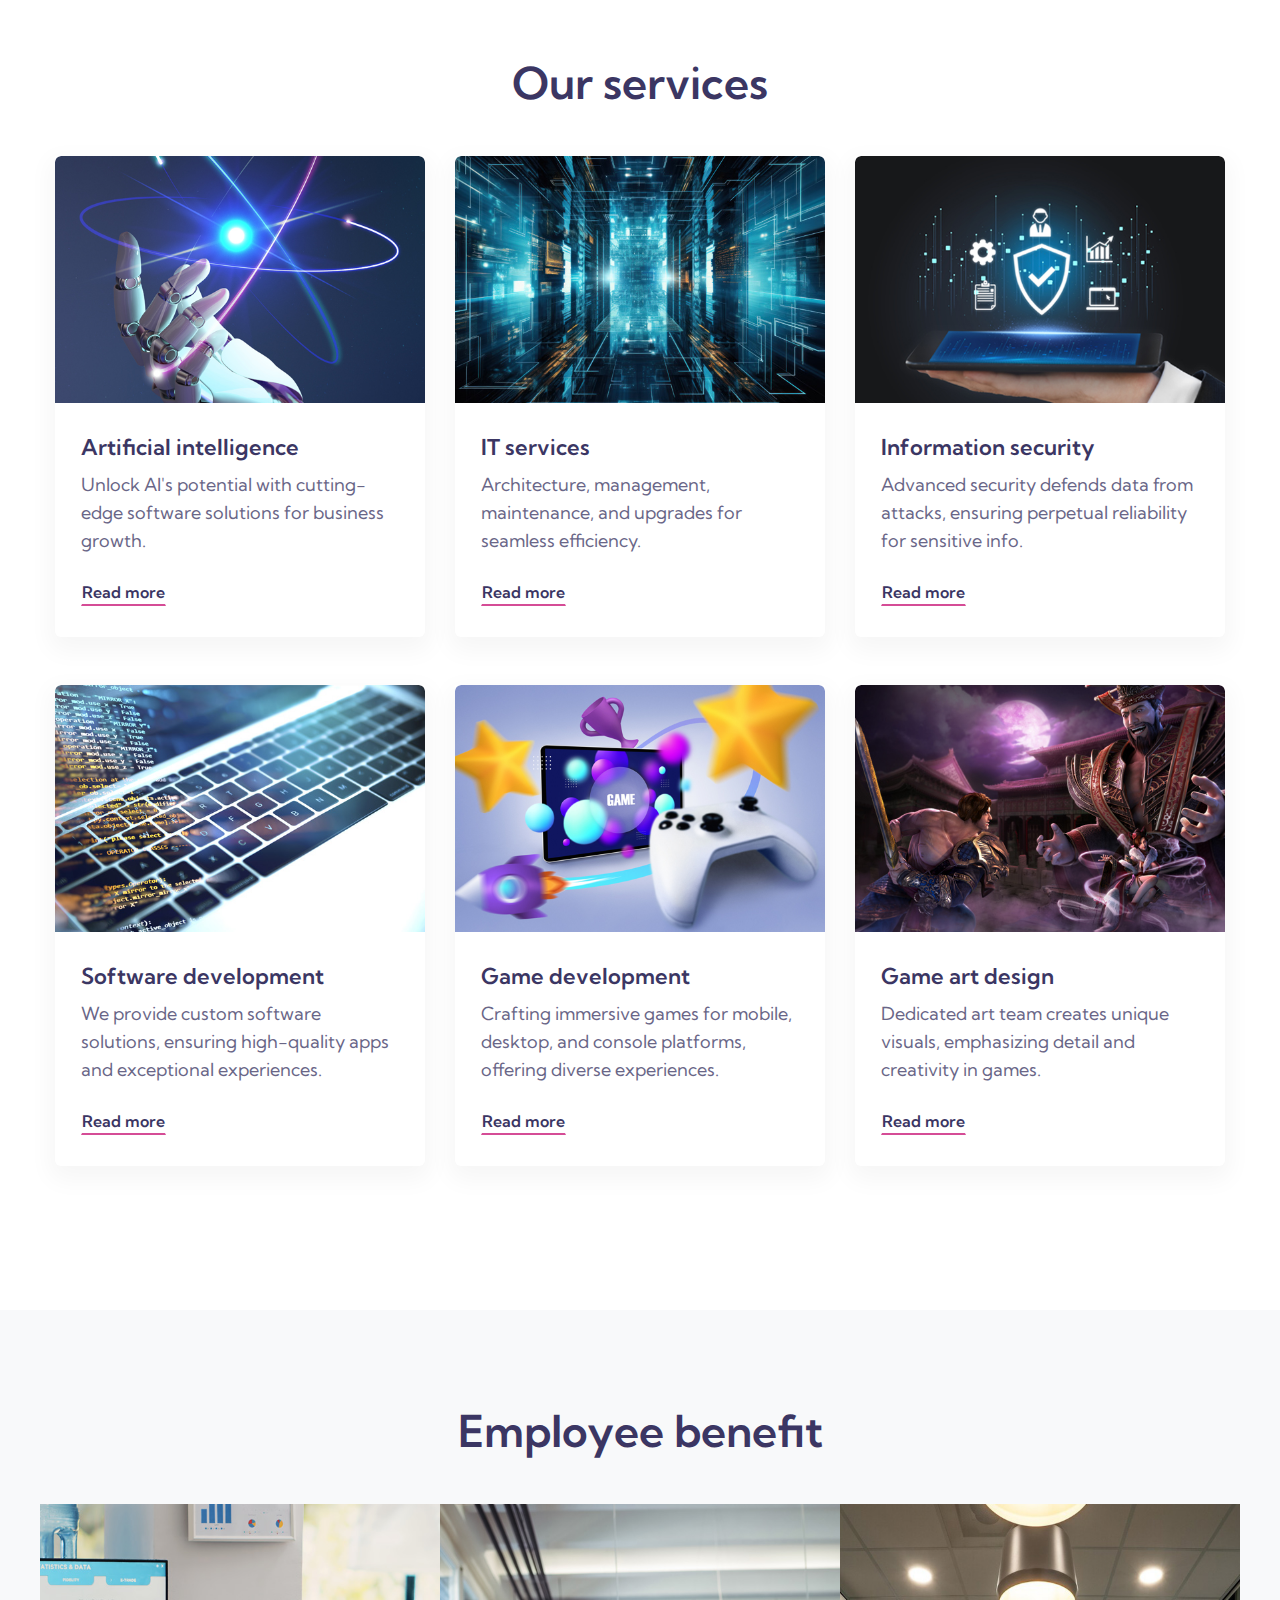
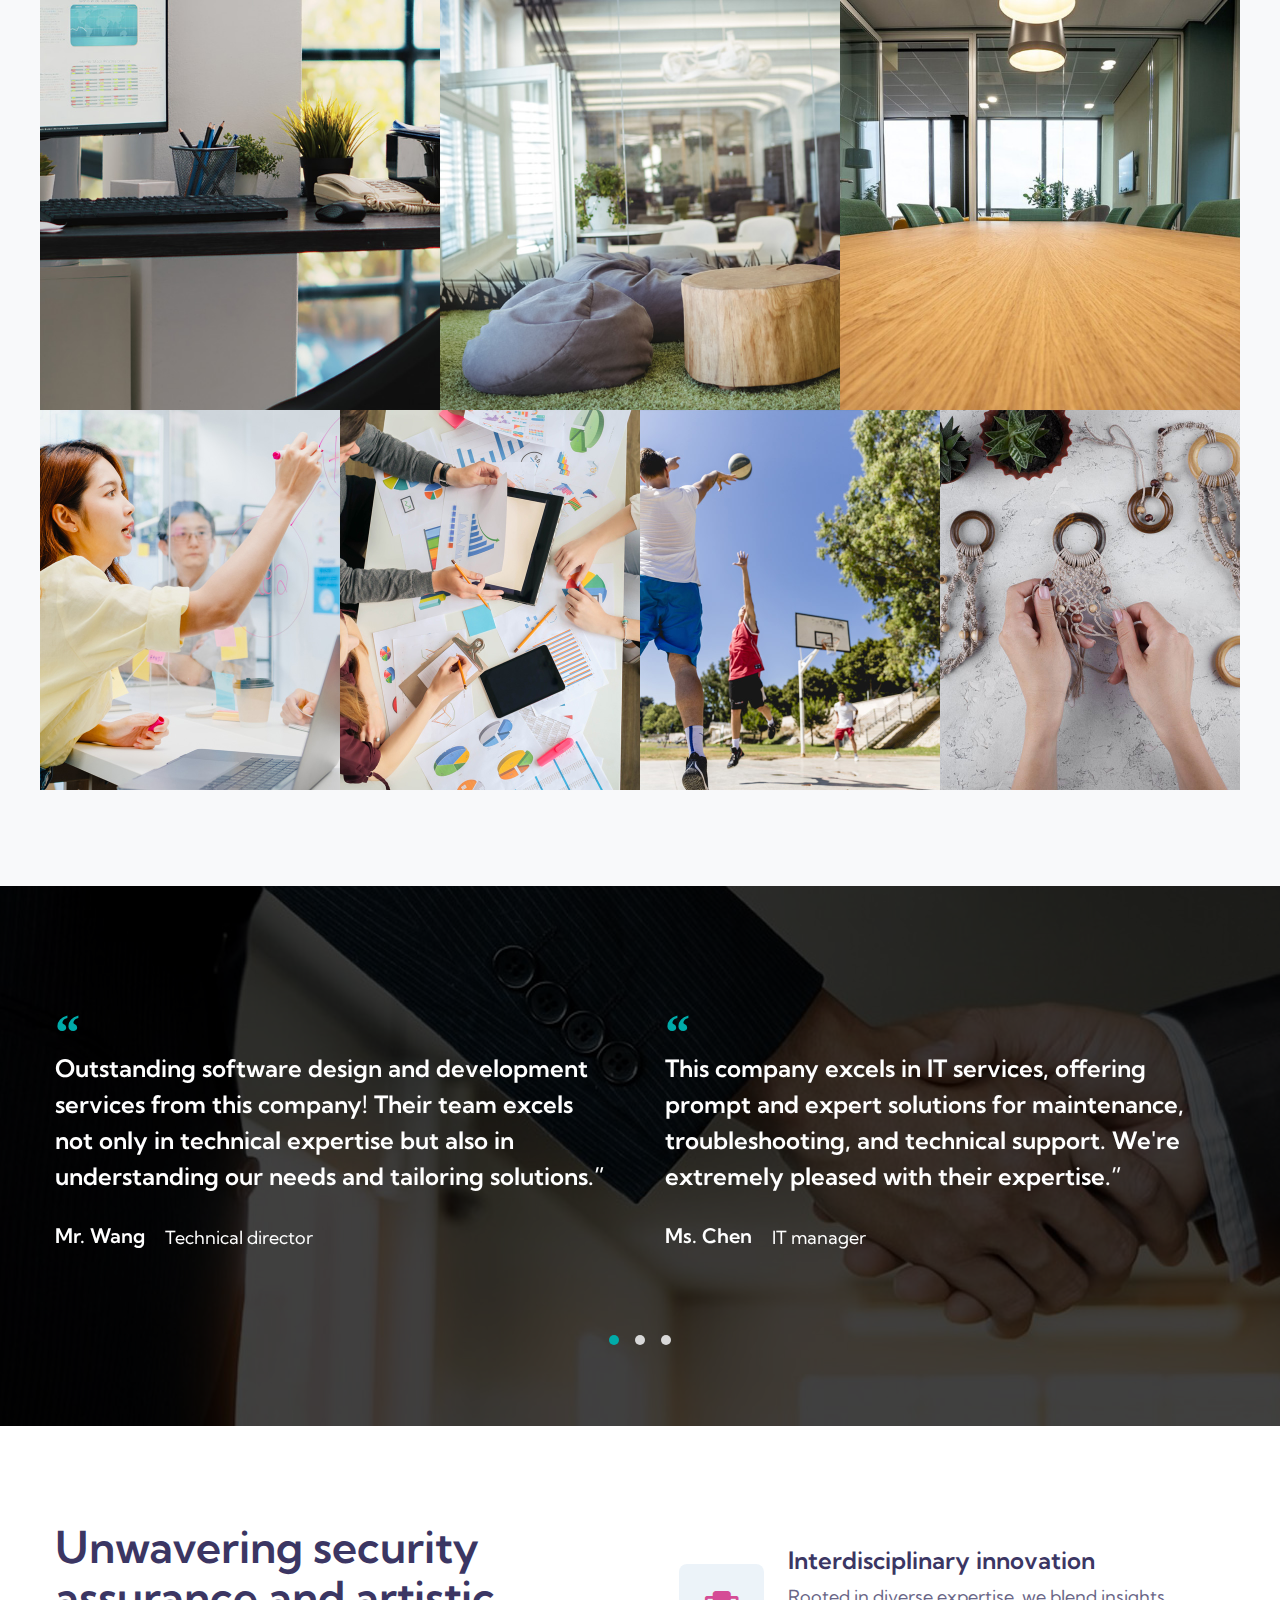
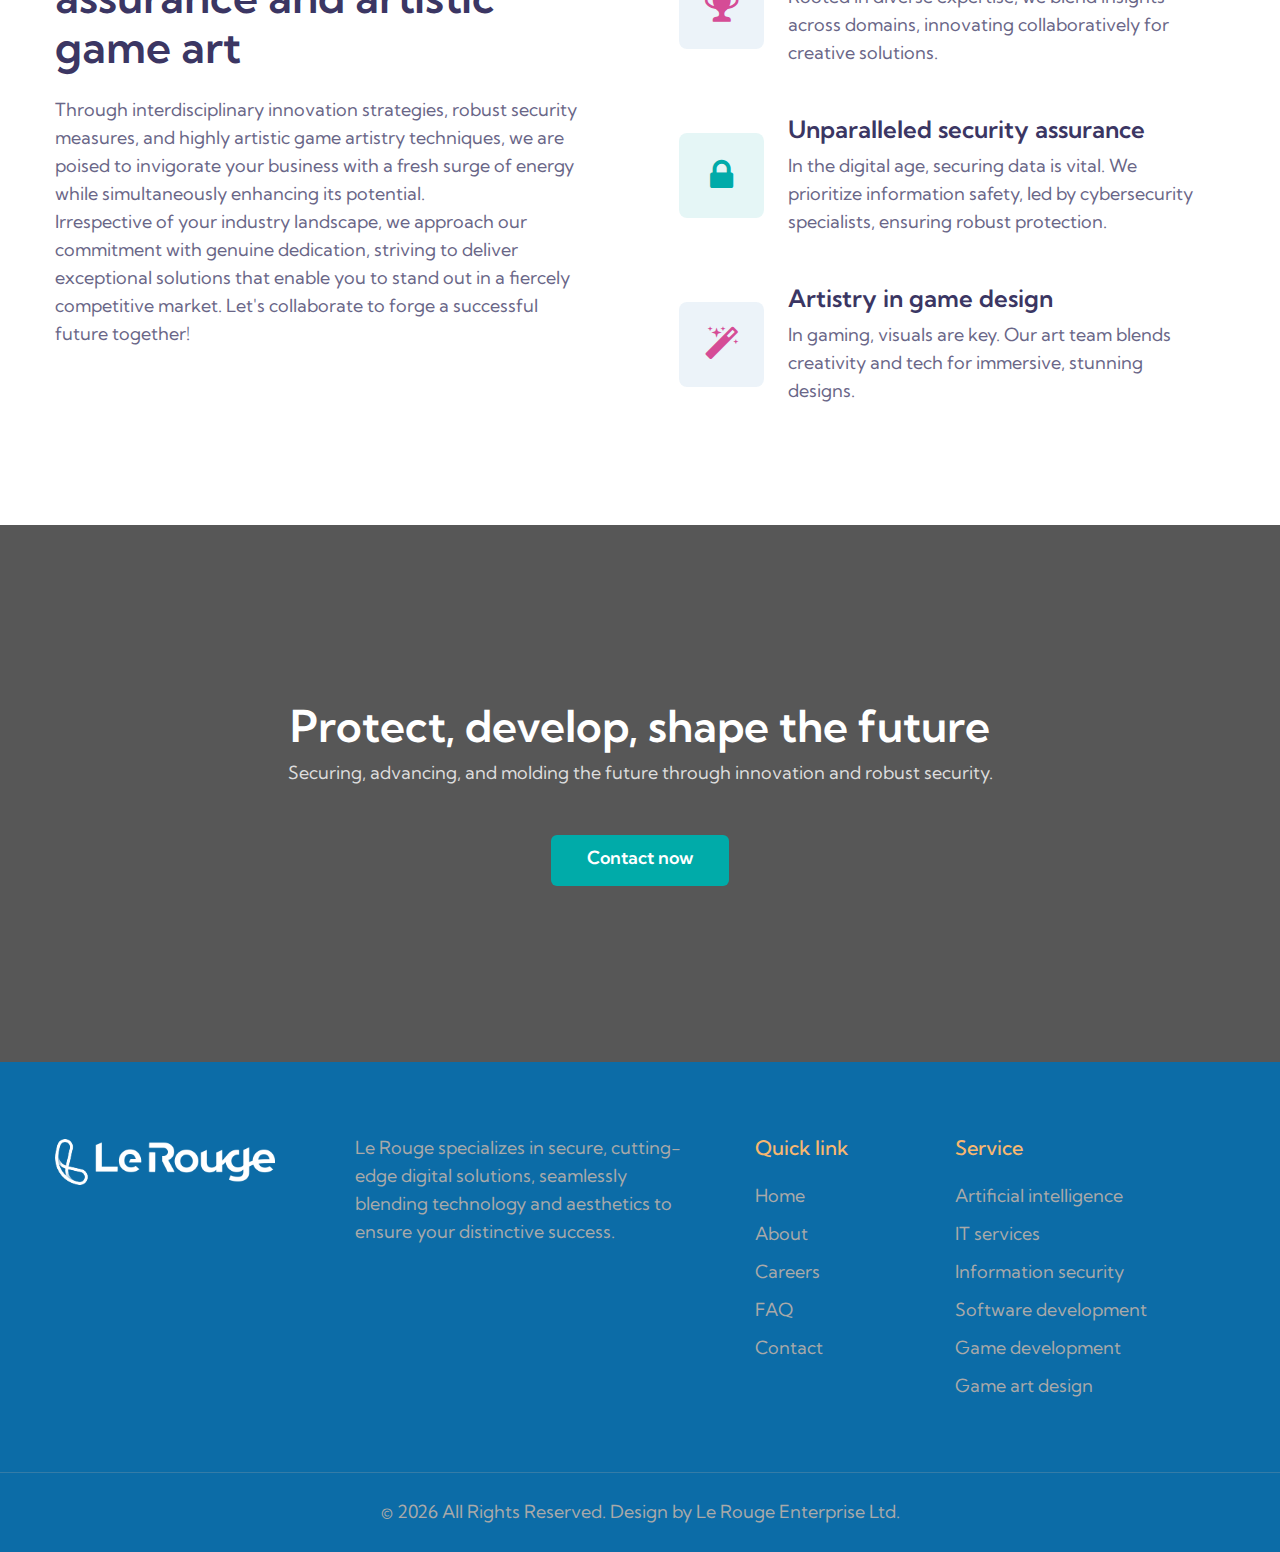
==== commit 25ae9a47: "Add files via upload" ====
--- a/index.html
+++ b/index.html
@@ -58,10 +58,10 @@
                     <span class="fa fa-angle-down"></span>
                   </a>
                   <div class="dropdown-menu" aria-labelledby="navbarDropdown">
-                    <a class="dropdown-item" href="software-development.html">software-development</a>
                     <a class="dropdown-item" href="artificial-intelligence.html">Artificial intelligence</a>
-                     <a class="dropdown-item" href="IT-services.html">IT services</a>
+                    <a class="dropdown-item" href="IT-services.html">IT services</a>
                     <a class="dropdown-item" href="Information-security.html">Information security</a>
+                    <a class="dropdown-item" href="software-development.html">Software development</a>
                     <a class="dropdown-item" href="game-development.html">Game development</a>
                     <a class="dropdown-item" href="game-art-design.html">Game art design</a>
                 </div>
@@ -259,7 +259,7 @@
               <div class="blog-info">
                 <h4>Artificial intelligence</h4>
                 <p>Unlock AI's potential with cutting-edge software solutions for business growth.</p>
-                <a href="artificial-intelligence.html" class="btn btn-news mt-4">Read More</a>
+                <a href="artificial-intelligence.html" class="btn btn-news mt-4">Read more</a>
               </div>
             </div>
           </div>
@@ -270,7 +270,7 @@
               <div class="blog-info">
                 <h4>IT services</h4>
                 <p>Architecture, management, maintenance, and upgrades for seamless efficiency.</p>
-                <a href="IT-services.html" class="btn btn-news mt-4">Read More</a>
+                <a href="IT-services.html" class="btn btn-news mt-4">Read more</a>
               </div>
             </div>
           </div>
@@ -281,7 +281,7 @@
               <div class="blog-info">
                 <h4>Information security</h4>
                 <p>Advanced security defends data from attacks, ensuring perpetual reliability for sensitive info.</p>
-                <a href="Information-security.html" class="btn btn-news mt-4">Read More</a>
+                <a href="Information-security.html" class="btn btn-news mt-4">Read more</a>
               </div>
             </div>
           </div>
@@ -292,7 +292,7 @@
               <div class="blog-info">
                 <h4>Software development</h4>
                 <p>We provide custom software solutions, ensuring high-quality apps and exceptional experiences.</p>
-                <a href="software-development.html" class="btn btn-news mt-4">Read More</a>
+                <a href="software-development.html" class="btn btn-news mt-4">Read more</a>
               </div>
             </div>
           </div>       
@@ -305,7 +305,7 @@
               <div class="blog-info">
                 <h4>Game development</h4>
                 <p>Crafting immersive games for mobile, desktop, and console platforms, offering diverse experiences.</p>
-                <a href="game-development.html" class="btn btn-news mt-4">Read More</a>
+                <a href="game-development.html" class="btn btn-news mt-4">Read more</a>
               </div>
             </div>
           </div>
@@ -315,7 +315,7 @@
               <div class="blog-info">
                 <h4>Game art design</h4>
                 <p>Dedicated art team creates unique visuals, emphasizing detail and creativity in games.</p>
-                <a href="blog-single.html" class="btn btn-news mt-4">Read More</a>
+                <a href="game-art-design.html" class="btn btn-news mt-4">Read more</a>
               </div>
             </div>
           </div>
@@ -560,7 +560,7 @@
                             <div class="testi-des">
                                 <div class="peopl align-self">
                                     <h3>Ms. Chen</h3>
-                                    <p class="identity">IT Manager</p>
+                                    <p class="identity">IT manager</p>
                                 </div>
                             </div>
                         </div>
@@ -575,7 +575,7 @@
                             <div class="testi-des">
                                 <div class="peopl align-self">
                                     <h3>Mr. Zhang</h3>
-                                    <p class="identity">Information Security Director</p>
+                                    <p class="identity">Information security director</p>
                                 </div>
                             </div>
                         </div>
@@ -590,7 +590,7 @@
                             <div class="testi-des">
                                 <div class="peopl align-self">
                                     <h3>Mr. Lin</h3>
-                                    <p class="identity">Creative Director</p>
+                                    <p class="identity">Creative director</p>
                                 </div>
                             </div>
                         </div>
@@ -605,7 +605,7 @@
                             <div class="testi-des">
                                 <div class="peopl align-self">
                                     <h3>Ms. Li</h3>
-                                    <p class="identity">Marketing Manager</p>
+                                    <p class="identity">Marketing manager</p>
                                 </div>
                             </div>
                         </div>
@@ -620,7 +620,7 @@
                             <div class="testi-des">
                                 <div class="peopl align-self">
                                     <h3>Mr. Huang</h3>
-                                    <p class="identity">Project Manager</p>
+                                    <p class="identity">Project manager</p>
                                 </div>
                             </div>
                         </div>
--- a/assets/css/style-liberty.css
+++ b/assets/css/style-liberty.css
@@ -0,0 +1,12667 @@
+@charset "UTF-8";
+/*--
+Author: W3layouts
+Author URL: http://w3layouts.com
+--*/
+/*!
+ * Bootstrap v4.4.1 (https://getbootstrap.com/)
+ * Copyright 2011-2019 The Bootstrap Authors
+ * Copyright 2011-2019 Twitter, Inc.
+ * Licensed under MIT (https://github.com/twbs/bootstrap/blob/master/LICENSE)
+ */
+:root {
+  --blue: #007bff;
+  --indigo: #6610f2;
+  --purple: #6f42c1;
+  --pink: #e83e8c;
+  --red: #dc3545;
+  --orange: #fd7e14;
+  --yellow: #ffc107;
+  --green: #28a745;
+  --teal: #20c997;
+  --cyan: #17a2b8;
+  --white: #fff;
+  --gray: #6c757d;
+  --gray-dark: #343a40;
+  --primary: #ff668a;
+  --secondary: #6c757d;
+  --success: #28a745;
+  --info: #17a2b8;
+  --warning: #ffc107;
+  --danger: #dc3545;
+  --light: #f8f9fa;
+  --dark: #343a40;
+  --breakpoint-xs: 0;
+  --breakpoint-sm: 576px;
+  --breakpoint-md: 768px;
+  --breakpoint-lg: 992px;
+  --breakpoint-xl: 1200px;
+  --font-family-sans-serif: -apple-system, BlinkMacSystemFont, "Segoe UI", Roboto, "Helvetica Neue", Arial, "Noto Sans", sans-serif, "Apple Color Emoji", "Segoe UI Emoji", "Segoe UI Symbol", "Noto Color Emoji";
+  --font-family-monospace: SFMono-Regular, Menlo, Monaco, Consolas, "Liberation Mono", "Courier New", monospace; }
+
+*,
+*::before,
+*::after {
+  box-sizing: border-box; }
+
+html {
+  font-family: sans-serif;
+  line-height: 1.15;
+  -webkit-text-size-adjust: 100%;
+  -webkit-tap-highlight-color: rgba(0, 0, 0, 0); }
+
+article, aside, figcaption, figure, footer, header, hgroup, main, nav, section {
+  display: block; }
+
+body {
+  margin: 0;
+  font-family: -apple-system, BlinkMacSystemFont, "Segoe UI", Roboto, "Helvetica Neue", Arial, "Noto Sans", sans-serif, "Apple Color Emoji", "Segoe UI Emoji", "Segoe UI Symbol", "Noto Color Emoji";
+  font-size: 1rem;
+  font-weight: 400;
+  line-height: 1.5;
+  color: #212529;
+  text-align: left;
+  background-color: #fff; }
+
+[tabindex="-1"]:focus:not(:focus-visible) {
+  outline: 0 !important; }
+
+hr {
+  box-sizing: content-box;
+  height: 0;
+  overflow: visible; }
+
+h1, h2, h3, h4, h5, h6 {
+  margin-top: 0;
+  margin-bottom: 0.5rem; }
+
+p {
+  margin-top: 0;
+  margin-bottom: 1rem; }
+
+abbr[title],
+abbr[data-original-title] {
+  text-decoration: underline;
+  -webkit-text-decoration: underline dotted;
+          text-decoration: underline dotted;
+  cursor: help;
+  border-bottom: 0;
+  -webkit-text-decoration-skip-ink: none;
+          text-decoration-skip-ink: none; }
+
+address {
+  margin-bottom: 1rem;
+  font-style: normal;
+  line-height: inherit; }
+
+ol,
+ul,
+dl {
+  margin-top: 0;
+  margin-bottom: 1rem; }
+
+ol ol,
+ul ul,
+ol ul,
+ul ol {
+  margin-bottom: 0; }
+
+dt {
+  font-weight: 700; }
+
+dd {
+  margin-bottom: .5rem;
+  margin-left: 0; }
+
+blockquote {
+  margin: 0 0 1rem; }
+
+b,
+strong {
+  font-weight: bolder; }
+
+small {
+  font-size: 80%; }
+
+sub,
+sup {
+  position: relative;
+  font-size: 75%;
+  line-height: 0;
+  vertical-align: baseline; }
+
+sub {
+  bottom: -.25em; }
+
+sup {
+  top: -.5em; }
+
+a {
+  color: #ff668a;
+  text-decoration: none;
+  background-color: transparent; }
+  a:hover {
+    color: #ff1a50;
+    text-decoration: underline; }
+
+a:not([href]) {
+  color: inherit;
+  text-decoration: none; }
+  a:not([href]):hover {
+    color: inherit;
+    text-decoration: none; }
+
+pre,
+code,
+kbd,
+samp {
+  font-family: SFMono-Regular, Menlo, Monaco, Consolas, "Liberation Mono", "Courier New", monospace;
+  font-size: 1em; }
+
+pre {
+  margin-top: 0;
+  margin-bottom: 1rem;
+  overflow: auto; }
+
+figure {
+  margin: 0 0 1rem; }
+
+img {
+  vertical-align: middle;
+  border-style: none; }
+
+svg {
+  overflow: hidden;
+  vertical-align: middle; }
+
+table {
+  border-collapse: collapse; }
+
+caption {
+  padding-top: 0.75rem;
+  padding-bottom: 0.75rem;
+  color: #6c757d;
+  text-align: left;
+  caption-side: bottom; }
+
+th {
+  text-align: inherit; }
+
+label {
+  display: inline-block;
+  margin-bottom: 0.5rem; }
+
+button {
+  border-radius: 0; }
+
+button:focus {
+  outline: 1px dotted;
+  outline: 5px auto -webkit-focus-ring-color; }
+
+input,
+button,
+select,
+optgroup,
+textarea {
+  margin: 0;
+  font-family: inherit;
+  font-size: inherit;
+  line-height: inherit; }
+
+button,
+input {
+  overflow: visible; }
+
+button,
+select {
+  text-transform: none; }
+
+select {
+  word-wrap: normal; }
+
+button,
+[type="button"],
+[type="reset"],
+[type="submit"] {
+  -webkit-appearance: button; }
+
+button:not(:disabled),
+[type="button"]:not(:disabled),
+[type="reset"]:not(:disabled),
+[type="submit"]:not(:disabled) {
+  cursor: pointer; }
+
+button::-moz-focus-inner,
+[type="button"]::-moz-focus-inner,
+[type="reset"]::-moz-focus-inner,
+[type="submit"]::-moz-focus-inner {
+  padding: 0;
+  border-style: none; }
+
+input[type="radio"],
+input[type="checkbox"] {
+  box-sizing: border-box;
+  padding: 0; }
+
+input[type="date"],
+input[type="time"],
+input[type="datetime-local"],
+input[type="month"] {
+  -webkit-appearance: listbox; }
+
+textarea {
+  overflow: auto;
+  resize: vertical; }
+
+fieldset {
+  min-width: 0;
+  padding: 0;
+  margin: 0;
+  border: 0; }
+
+legend {
+  display: block;
+  width: 100%;
+  max-width: 100%;
+  padding: 0;
+  margin-bottom: .5rem;
+  font-size: 1.5rem;
+  line-height: inherit;
+  color: inherit;
+  white-space: normal; }
+  @media (max-width: 1200px) {
+    legend {
+      font-size: calc(1.275rem + 0.3vw) ; } }
+
+progress {
+  vertical-align: baseline; }
+
+[type="number"]::-webkit-inner-spin-button,
+[type="number"]::-webkit-outer-spin-button {
+  height: auto; }
+
+[type="search"] {
+  outline-offset: -2px;
+  -webkit-appearance: none; }
+
+[type="search"]::-webkit-search-decoration {
+  -webkit-appearance: none; }
+
+::-webkit-file-upload-button {
+  font: inherit;
+  -webkit-appearance: button; }
+
+output {
+  display: inline-block; }
+
+summary {
+  display: list-item;
+  cursor: pointer; }
+
+template {
+  display: none; }
+
+[hidden] {
+  display: none !important; }
+
+h1, h2, h3, h4, h5, h6,
+.h1, .h2, .h3, .h4, .h5, .h6 {
+  margin-bottom: 0.5rem;
+  font-weight: 500;
+  line-height: 1.2; }
+
+h1, .h1 {
+  font-size: 2.5rem; }
+  @media (max-width: 1200px) {
+    h1, .h1 {
+      font-size: calc(1.375rem + 1.5vw) ; } }
+
+h2, .h2 {
+  font-size: 2rem; }
+  @media (max-width: 1200px) {
+    h2, .h2 {
+      font-size: calc(1.325rem + 0.9vw) ; } }
+
+h3, .h3 {
+  font-size: 1.75rem; }
+  @media (max-width: 1200px) {
+    h3, .h3 {
+      font-size: calc(1.3rem + 0.6vw) ; } }
+
+h4, .h4 {
+  font-size: 1.5rem; }
+  @media (max-width: 1200px) {
+    h4, .h4 {
+      font-size: calc(1.275rem + 0.3vw) ; } }
+
+h5, .h5 {
+  font-size: 1.25rem; }
+
+h6, .h6 {
+  font-size: 1rem; }
+
+.lead {
+  font-size: 1.25rem;
+  font-weight: 300; }
+
+.display-1 {
+  font-size: 6rem;
+  font-weight: 300;
+  line-height: 1.2; }
+  @media (max-width: 1200px) {
+    .display-1 {
+      font-size: calc(1.725rem + 5.7vw) ; } }
+
+.display-2 {
+  font-size: 5.5rem;
+  font-weight: 300;
+  line-height: 1.2; }
+  @media (max-width: 1200px) {
+    .display-2 {
+      font-size: calc(1.675rem + 5.1vw) ; } }
+
+.display-3 {
+  font-size: 4.5rem;
+  font-weight: 300;
+  line-height: 1.2; }
+  @media (max-width: 1200px) {
+    .display-3 {
+      font-size: calc(1.575rem + 3.9vw) ; } }
+
+.display-4 {
+  font-size: 3.5rem;
+  font-weight: 300;
+  line-height: 1.2; }
+  @media (max-width: 1200px) {
+    .display-4 {
+      font-size: calc(1.475rem + 2.7vw) ; } }
+
+hr {
+  margin-top: 1rem;
+  margin-bottom: 1rem;
+  border: 0;
+  border-top: 1px solid rgba(0, 0, 0, 0.1); }
+
+small,
+.small {
+  font-size: 80%;
+  font-weight: 400; }
+
+mark,
+.mark {
+  padding: 0.2em;
+  background-color: #fcf8e3; }
+
+.list-unstyled {
+  padding-left: 0;
+  list-style: none; }
+
+.list-inline {
+  padding-left: 0;
+  list-style: none; }
+
+.list-inline-item {
+  display: inline-block; }
+  .list-inline-item:not(:last-child) {
+    margin-right: 0.5rem; }
+
+.initialism {
+  font-size: 90%;
+  text-transform: uppercase; }
+
+.blockquote {
+  margin-bottom: 1rem;
+  font-size: 1.25rem; }
+
+.blockquote-footer {
+  display: block;
+  font-size: 80%;
+  color: #6c757d; }
+  .blockquote-footer::before {
+    content: "\2014\00A0"; }
+
+.img-fluid {
+  max-width: 100%;
+  height: auto; }
+
+.img-thumbnail {
+  padding: 0.25rem;
+  background-color: #fff;
+  border: 1px solid #dee2e6;
+  border-radius: 0.25rem;
+  max-width: 100%;
+  height: auto; }
+
+.figure {
+  display: inline-block; }
+
+.figure-img {
+  margin-bottom: 0.5rem;
+  line-height: 1; }
+
+.figure-caption {
+  font-size: 90%;
+  color: #6c757d; }
+
+code {
+  font-size: 87.5%;
+  color: #e83e8c;
+  word-wrap: break-word; }
+  a > code {
+    color: inherit; }
+
+kbd {
+  padding: 0.2rem 0.4rem;
+  font-size: 87.5%;
+  color: #fff;
+  background-color: #212529;
+  border-radius: 0.2rem; }
+  kbd kbd {
+    padding: 0;
+    font-size: 100%;
+    font-weight: 700; }
+
+pre {
+  display: block;
+  font-size: 87.5%;
+  color: #212529; }
+  pre code {
+    font-size: inherit;
+    color: inherit;
+    word-break: normal; }
+
+.pre-scrollable {
+  max-height: 340px;
+  overflow-y: scroll; }
+
+.container {
+  width: 100%;
+  padding-right: 15px;
+  padding-left: 15px;
+  margin-right: auto;
+  margin-left: auto; }
+  @media (min-width: 576px) {
+    .container {
+      max-width: 540px; } }
+  @media (min-width: 768px) {
+    .container {
+      max-width: 720px; } }
+  @media (min-width: 992px) {
+    .container {
+      max-width: 960px; } }
+  @media (min-width: 1200px) {
+    .container {
+      max-width: 1140px; } }
+
+.container-fluid, .container-sm, .container-md, .container-lg, .container-xl {
+  width: 100%;
+  padding-right: 15px;
+  padding-left: 15px;
+  margin-right: auto;
+  margin-left: auto; }
+
+@media (min-width: 576px) {
+  .container, .container-sm {
+    max-width: 540px; } }
+
+@media (min-width: 768px) {
+  .container, .container-sm, .container-md {
+    max-width: 720px; } }
+
+@media (min-width: 992px) {
+  .container, .container-sm, .container-md, .container-lg {
+    max-width: 960px; } }
+
+@media (min-width: 1200px) {
+  .container, .container-sm, .container-md, .container-lg, .container-xl {
+    max-width: 1140px; } }
+
+.row {
+  display: flex;
+  flex-wrap: wrap;
+  margin-right: -15px;
+  margin-left: -15px; }
+
+.no-gutters {
+  margin-right: 0;
+  margin-left: 0; }
+  .no-gutters > .col,
+  .no-gutters > [class*="col-"] {
+    padding-right: 0;
+    padding-left: 0; }
+
+.col-1, .col-2, .col-3, .col-4, .col-5, .col-6, .col-7, .col-8, .col-9, .col-10, .col-11, .col-12, .col,
+.col-auto, .col-sm-1, .col-sm-2, .col-sm-3, .col-sm-4, .col-sm-5, .col-sm-6, .col-sm-7, .col-sm-8, .col-sm-9, .col-sm-10, .col-sm-11, .col-sm-12, .col-sm,
+.col-sm-auto, .col-md-1, .col-md-2, .col-md-3, .col-md-4, .col-md-5, .col-md-6, .col-md-7, .col-md-8, .col-md-9, .col-md-10, .col-md-11, .col-md-12, .col-md,
+.col-md-auto, .col-lg-1, .col-lg-2, .col-lg-3, .col-lg-4, .col-lg-5, .col-lg-6, .col-lg-7, .col-lg-8, .col-lg-9, .col-lg-10, .col-lg-11, .col-lg-12, .col-lg,
+.col-lg-auto, .col-xl-1, .col-xl-2, .col-xl-3, .col-xl-4, .col-xl-5, .col-xl-6, .col-xl-7, .col-xl-8, .col-xl-9, .col-xl-10, .col-xl-11, .col-xl-12, .col-xl,
+.col-xl-auto {
+  position: relative;
+  width: 100%;
+  padding-right: 15px;
+  padding-left: 15px; }
+
+.col {
+  flex-basis: 0;
+  flex-grow: 1;
+  max-width: 100%; }
+
+.row-cols-1 > * {
+  flex: 0 0 100%;
+  max-width: 100%; }
+
+.row-cols-2 > * {
+  flex: 0 0 50%;
+  max-width: 50%; }
+
+.row-cols-3 > * {
+  flex: 0 0 33.33333%;
+  max-width: 33.33333%; }
+
+.row-cols-4 > * {
+  flex: 0 0 25%;
+  max-width: 25%; }
+
+.row-cols-5 > * {
+  flex: 0 0 20%;
+  max-width: 20%; }
+
+.row-cols-6 > * {
+  flex: 0 0 16.66667%;
+  max-width: 16.66667%; }
+
+.col-auto {
+  flex: 0 0 auto;
+  width: auto;
+  max-width: 100%; }
+
+.col-1 {
+  flex: 0 0 8.33333%;
+  max-width: 8.33333%; }
+
+.col-2 {
+  flex: 0 0 16.66667%;
+  max-width: 16.66667%; }
+
+.col-3 {
+  flex: 0 0 25%;
+  max-width: 25%; }
+
+.col-4 {
+  flex: 0 0 33.33333%;
+  max-width: 33.33333%; }
+
+.col-5 {
+  flex: 0 0 41.66667%;
+  max-width: 41.66667%; }
+
+.col-6 {
+  flex: 0 0 50%;
+  max-width: 50%; }
+
+.col-7 {
+  flex: 0 0 58.33333%;
+  max-width: 58.33333%; }
+
+.col-8 {
+  flex: 0 0 66.66667%;
+  max-width: 66.66667%; }
+
+.col-9 {
+  flex: 0 0 75%;
+  max-width: 75%; }
+
+.col-10 {
+  flex: 0 0 83.33333%;
+  max-width: 83.33333%; }
+
+.col-11 {
+  flex: 0 0 91.66667%;
+  max-width: 91.66667%; }
+
+.col-12 {
+  flex: 0 0 100%;
+  max-width: 100%; }
+
+.order-first {
+  order: -1; }
+
+.order-last {
+  order: 13; }
+
+.order-0 {
+  order: 0; }
+
+.order-1 {
+  order: 1; }
+
+.order-2 {
+  order: 2; }
+
+.order-3 {
+  order: 3; }
+
+.order-4 {
+  order: 4; }
+
+.order-5 {
+  order: 5; }
+
+.order-6 {
+  order: 6; }
+
+.order-7 {
+  order: 7; }
+
+.order-8 {
+  order: 8; }
+
+.order-9 {
+  order: 9; }
+
+.order-10 {
+  order: 10; }
+
+.order-11 {
+  order: 11; }
+
+.order-12 {
+  order: 12; }
+
+.offset-1 {
+  margin-left: 8.33333%; }
+
+.offset-2 {
+  margin-left: 16.66667%; }
+
+.offset-3 {
+  margin-left: 25%; }
+
+.offset-4 {
+  margin-left: 33.33333%; }
+
+.offset-5 {
+  margin-left: 41.66667%; }
+
+.offset-6 {
+  margin-left: 50%; }
+
+.offset-7 {
+  margin-left: 58.33333%; }
+
+.offset-8 {
+  margin-left: 66.66667%; }
+
+.offset-9 {
+  margin-left: 75%; }
+
+.offset-10 {
+  margin-left: 83.33333%; }
+
+.offset-11 {
+  margin-left: 91.66667%; }
+
+@media (min-width: 576px) {
+  .col-sm {
+    flex-basis: 0;
+    flex-grow: 1;
+    max-width: 100%; }
+  .row-cols-sm-1 > * {
+    flex: 0 0 100%;
+    max-width: 100%; }
+  .row-cols-sm-2 > * {
+    flex: 0 0 50%;
+    max-width: 50%; }
+  .row-cols-sm-3 > * {
+    flex: 0 0 33.33333%;
+    max-width: 33.33333%; }
+  .row-cols-sm-4 > * {
+    flex: 0 0 25%;
+    max-width: 25%; }
+  .row-cols-sm-5 > * {
+    flex: 0 0 20%;
+    max-width: 20%; }
+  .row-cols-sm-6 > * {
+    flex: 0 0 16.66667%;
+    max-width: 16.66667%; }
+  .col-sm-auto {
+    flex: 0 0 auto;
+    width: auto;
+    max-width: 100%; }
+  .col-sm-1 {
+    flex: 0 0 8.33333%;
+    max-width: 8.33333%; }
+  .col-sm-2 {
+    flex: 0 0 16.66667%;
+    max-width: 16.66667%; }
+  .col-sm-3 {
+    flex: 0 0 25%;
+    max-width: 25%; }
+  .col-sm-4 {
+    flex: 0 0 33.33333%;
+    max-width: 33.33333%; }
+  .col-sm-5 {
+    flex: 0 0 41.66667%;
+    max-width: 41.66667%; }
+  .col-sm-6 {
+    flex: 0 0 50%;
+    max-width: 50%; }
+  .col-sm-7 {
+    flex: 0 0 58.33333%;
+    max-width: 58.33333%; }
+  .col-sm-8 {
+    flex: 0 0 66.66667%;
+    max-width: 66.66667%; }
+  .col-sm-9 {
+    flex: 0 0 75%;
+    max-width: 75%; }
+  .col-sm-10 {
+    flex: 0 0 83.33333%;
+    max-width: 83.33333%; }
+  .col-sm-11 {
+    flex: 0 0 91.66667%;
+    max-width: 91.66667%; }
+  .col-sm-12 {
+    flex: 0 0 100%;
+    max-width: 100%; }
+  .order-sm-first {
+    order: -1; }
+  .order-sm-last {
+    order: 13; }
+  .order-sm-0 {
+    order: 0; }
+  .order-sm-1 {
+    order: 1; }
+  .order-sm-2 {
+    order: 2; }
+  .order-sm-3 {
+    order: 3; }
+  .order-sm-4 {
+    order: 4; }
+  .order-sm-5 {
+    order: 5; }
+  .order-sm-6 {
+    order: 6; }
+  .order-sm-7 {
+    order: 7; }
+  .order-sm-8 {
+    order: 8; }
+  .order-sm-9 {
+    order: 9; }
+  .order-sm-10 {
+    order: 10; }
+  .order-sm-11 {
+    order: 11; }
+  .order-sm-12 {
+    order: 12; }
+  .offset-sm-0 {
+    margin-left: 0; }
+  .offset-sm-1 {
+    margin-left: 8.33333%; }
+  .offset-sm-2 {
+    margin-left: 16.66667%; }
+  .offset-sm-3 {
+    margin-left: 25%; }
+  .offset-sm-4 {
+    margin-left: 33.33333%; }
+  .offset-sm-5 {
+    margin-left: 41.66667%; }
+  .offset-sm-6 {
+    margin-left: 50%; }
+  .offset-sm-7 {
+    margin-left: 58.33333%; }
+  .offset-sm-8 {
+    margin-left: 66.66667%; }
+  .offset-sm-9 {
+    margin-left: 75%; }
+  .offset-sm-10 {
+    margin-left: 83.33333%; }
+  .offset-sm-11 {
+    margin-left: 91.66667%; } }
+
+@media (min-width: 768px) {
+  .col-md {
+    flex-basis: 0;
+    flex-grow: 1;
+    max-width: 100%; }
+  .row-cols-md-1 > * {
+    flex: 0 0 100%;
+    max-width: 100%; }
+  .row-cols-md-2 > * {
+    flex: 0 0 50%;
+    max-width: 50%; }
+  .row-cols-md-3 > * {
+    flex: 0 0 33.33333%;
+    max-width: 33.33333%; }
+  .row-cols-md-4 > * {
+    flex: 0 0 25%;
+    max-width: 25%; }
+  .row-cols-md-5 > * {
+    flex: 0 0 20%;
+    max-width: 20%; }
+  .row-cols-md-6 > * {
+    flex: 0 0 16.66667%;
+    max-width: 16.66667%; }
+  .col-md-auto {
+    flex: 0 0 auto;
+    width: auto;
+    max-width: 100%; }
+  .col-md-1 {
+    flex: 0 0 8.33333%;
+    max-width: 8.33333%; }
+  .col-md-2 {
+    flex: 0 0 16.66667%;
+    max-width: 16.66667%; }
+  .col-md-3 {
+    flex: 0 0 25%;
+    max-width: 25%; }
+  .col-md-4 {
+    flex: 0 0 33.33333%;
+    max-width: 33.33333%; }
+  .col-md-5 {
+    flex: 0 0 41.66667%;
+    max-width: 41.66667%; }
+  .col-md-6 {
+    flex: 0 0 50%;
+    max-width: 50%; }
+  .col-md-7 {
+    flex: 0 0 58.33333%;
+    max-width: 58.33333%; }
+  .col-md-8 {
+    flex: 0 0 66.66667%;
+    max-width: 66.66667%; }
+  .col-md-9 {
+    flex: 0 0 75%;
+    max-width: 75%; }
+  .col-md-10 {
+    flex: 0 0 83.33333%;
+    max-width: 83.33333%; }
+  .col-md-11 {
+    flex: 0 0 91.66667%;
+    max-width: 91.66667%; }
+  .col-md-12 {
+    flex: 0 0 100%;
+    max-width: 100%; }
+  .order-md-first {
+    order: -1; }
+  .order-md-last {
+    order: 13; }
+  .order-md-0 {
+    order: 0; }
+  .order-md-1 {
+    order: 1; }
+  .order-md-2 {
+    order: 2; }
+  .order-md-3 {
+    order: 3; }
+  .order-md-4 {
+    order: 4; }
+  .order-md-5 {
+    order: 5; }
+  .order-md-6 {
+    order: 6; }
+  .order-md-7 {
+    order: 7; }
+  .order-md-8 {
+    order: 8; }
+  .order-md-9 {
+    order: 9; }
+  .order-md-10 {
+    order: 10; }
+  .order-md-11 {
+    order: 11; }
+  .order-md-12 {
+    order: 12; }
+  .offset-md-0 {
+    margin-left: 0; }
+  .offset-md-1 {
+    margin-left: 8.33333%; }
+  .offset-md-2 {
+    margin-left: 16.66667%; }
+  .offset-md-3 {
+    margin-left: 25%; }
+  .offset-md-4 {
+    margin-left: 33.33333%; }
+  .offset-md-5 {
+    margin-left: 41.66667%; }
+  .offset-md-6 {
+    margin-left: 50%; }
+  .offset-md-7 {
+    margin-left: 58.33333%; }
+  .offset-md-8 {
+    margin-left: 66.66667%; }
+  .offset-md-9 {
+    margin-left: 75%; }
+  .offset-md-10 {
+    margin-left: 83.33333%; }
+  .offset-md-11 {
+    margin-left: 91.66667%; } }
+
+@media (min-width: 992px) {
+  .col-lg {
+    flex-basis: 0;
+    flex-grow: 1;
+    max-width: 100%; }
+  .row-cols-lg-1 > * {
+    flex: 0 0 100%;
+    max-width: 100%; }
+  .row-cols-lg-2 > * {
+    flex: 0 0 50%;
+    max-width: 50%; }
+  .row-cols-lg-3 > * {
+    flex: 0 0 33.33333%;
+    max-width: 33.33333%; }
+  .row-cols-lg-4 > * {
+    flex: 0 0 25%;
+    max-width: 25%; }
+  .row-cols-lg-5 > * {
+    flex: 0 0 20%;
+    max-width: 20%; }
+  .row-cols-lg-6 > * {
+    flex: 0 0 16.66667%;
+    max-width: 16.66667%; }
+  .col-lg-auto {
+    flex: 0 0 auto;
+    width: auto;
+    max-width: 100%; }
+  .col-lg-1 {
+    flex: 0 0 8.33333%;
+    max-width: 8.33333%; }
+  .col-lg-2 {
+    flex: 0 0 16.66667%;
+    max-width: 16.66667%; }
+  .col-lg-3 {
+    flex: 0 0 25%;
+    max-width: 25%; }
+  .col-lg-4 {
+    flex: 0 0 33.33333%;
+    max-width: 33.33333%; }
+  .col-lg-5 {
+    flex: 0 0 41.66667%;
+    max-width: 41.66667%; }
+  .col-lg-6 {
+    flex: 0 0 50%;
+    max-width: 50%; }
+  .col-lg-7 {
+    flex: 0 0 58.33333%;
+    max-width: 58.33333%; }
+  .col-lg-8 {
+    flex: 0 0 66.66667%;
+    max-width: 66.66667%; }
+  .col-lg-9 {
+    flex: 0 0 75%;
+    max-width: 75%; }
+  .col-lg-10 {
+    flex: 0 0 83.33333%;
+    max-width: 83.33333%; }
+  .col-lg-11 {
+    flex: 0 0 91.66667%;
+    max-width: 91.66667%; }
+  .col-lg-12 {
+    flex: 0 0 100%;
+    max-width: 100%; }
+  .order-lg-first {
+    order: -1; }
+  .order-lg-last {
+    order: 13; }
+  .order-lg-0 {
+    order: 0; }
+  .order-lg-1 {
+    order: 1; }
+  .order-lg-2 {
+    order: 2; }
+  .order-lg-3 {
+    order: 3; }
+  .order-lg-4 {
+    order: 4; }
+  .order-lg-5 {
+    order: 5; }
+  .order-lg-6 {
+    order: 6; }
+  .order-lg-7 {
+    order: 7; }
+  .order-lg-8 {
+    order: 8; }
+  .order-lg-9 {
+    order: 9; }
+  .order-lg-10 {
+    order: 10; }
+  .order-lg-11 {
+    order: 11; }
+  .order-lg-12 {
+    order: 12; }
+  .offset-lg-0 {
+    margin-left: 0; }
+  .offset-lg-1 {
+    margin-left: 8.33333%; }
+  .offset-lg-2 {
+    margin-left: 16.66667%; }
+  .offset-lg-3 {
+    margin-left: 25%; }
+  .offset-lg-4 {
+    margin-left: 33.33333%; }
+  .offset-lg-5 {
+    margin-left: 41.66667%; }
+  .offset-lg-6 {
+    margin-left: 50%; }
+  .offset-lg-7 {
+    margin-left: 58.33333%; }
+  .offset-lg-8 {
+    margin-left: 66.66667%; }
+  .offset-lg-9 {
+    margin-left: 75%; }
+  .offset-lg-10 {
+    margin-left: 83.33333%; }
+  .offset-lg-11 {
+    margin-left: 91.66667%; } }
+
+@media (min-width: 1200px) {
+  .col-xl {
+    flex-basis: 0;
+    flex-grow: 1;
+    max-width: 100%; }
+  .row-cols-xl-1 > * {
+    flex: 0 0 100%;
+    max-width: 100%; }
+  .row-cols-xl-2 > * {
+    flex: 0 0 50%;
+    max-width: 50%; }
+  .row-cols-xl-3 > * {
+    flex: 0 0 33.33333%;
+    max-width: 33.33333%; }
+  .row-cols-xl-4 > * {
+    flex: 0 0 25%;
+    max-width: 25%; }
+  .row-cols-xl-5 > * {
+    flex: 0 0 20%;
+    max-width: 20%; }
+  .row-cols-xl-6 > * {
+    flex: 0 0 16.66667%;
+    max-width: 16.66667%; }
+  .col-xl-auto {
+    flex: 0 0 auto;
+    width: auto;
+    max-width: 100%; }
+  .col-xl-1 {
+    flex: 0 0 8.33333%;
+    max-width: 8.33333%; }
+  .col-xl-2 {
+    flex: 0 0 16.66667%;
+    max-width: 16.66667%; }
+  .col-xl-3 {
+    flex: 0 0 25%;
+    max-width: 25%; }
+  .col-xl-4 {
+    flex: 0 0 33.33333%;
+    max-width: 33.33333%; }
+  .col-xl-5 {
+    flex: 0 0 41.66667%;
+    max-width: 41.66667%; }
+  .col-xl-6 {
+    flex: 0 0 50%;
+    max-width: 50%; }
+  .col-xl-7 {
+    flex: 0 0 58.33333%;
+    max-width: 58.33333%; }
+  .col-xl-8 {
+    flex: 0 0 66.66667%;
+    max-width: 66.66667%; }
+  .col-xl-9 {
+    flex: 0 0 75%;
+    max-width: 75%; }
+  .col-xl-10 {
+    flex: 0 0 83.33333%;
+    max-width: 83.33333%; }
+  .col-xl-11 {
+    flex: 0 0 91.66667%;
+    max-width: 91.66667%; }
+  .col-xl-12 {
+    flex: 0 0 100%;
+    max-width: 100%; }
+  .order-xl-first {
+    order: -1; }
+  .order-xl-last {
+    order: 13; }
+  .order-xl-0 {
+    order: 0; }
+  .order-xl-1 {
+    order: 1; }
+  .order-xl-2 {
+    order: 2; }
+  .order-xl-3 {
+    order: 3; }
+  .order-xl-4 {
+    order: 4; }
+  .order-xl-5 {
+    order: 5; }
+  .order-xl-6 {
+    order: 6; }
+  .order-xl-7 {
+    order: 7; }
+  .order-xl-8 {
+    order: 8; }
+  .order-xl-9 {
+    order: 9; }
+  .order-xl-10 {
+    order: 10; }
+  .order-xl-11 {
+    order: 11; }
+  .order-xl-12 {
+    order: 12; }
+  .offset-xl-0 {
+    margin-left: 0; }
+  .offset-xl-1 {
+    margin-left: 8.33333%; }
+  .offset-xl-2 {
+    margin-left: 16.66667%; }
+  .offset-xl-3 {
+    margin-left: 25%; }
+  .offset-xl-4 {
+    margin-left: 33.33333%; }
+  .offset-xl-5 {
+    margin-left: 41.66667%; }
+  .offset-xl-6 {
+    margin-left: 50%; }
+  .offset-xl-7 {
+    margin-left: 58.33333%; }
+  .offset-xl-8 {
+    margin-left: 66.66667%; }
+  .offset-xl-9 {
+    margin-left: 75%; }
+  .offset-xl-10 {
+    margin-left: 83.33333%; }
+  .offset-xl-11 {
+    margin-left: 91.66667%; } }
+
+.table {
+  width: 100%;
+  margin-bottom: 1rem;
+  color: #212529; }
+  .table th,
+  .table td {
+    padding: 0.75rem;
+    vertical-align: top;
+    border-top: 1px solid #dee2e6; }
+  .table thead th {
+    vertical-align: bottom;
+    border-bottom: 2px solid #dee2e6; }
+  .table tbody + tbody {
+    border-top: 2px solid #dee2e6; }
+
+.table-sm th,
+.table-sm td {
+  padding: 0.3rem; }
+
+.table-bordered {
+  border: 1px solid #dee2e6; }
+  .table-bordered th,
+  .table-bordered td {
+    border: 1px solid #dee2e6; }
+  .table-bordered thead th,
+  .table-bordered thead td {
+    border-bottom-width: 2px; }
+
+.table-borderless th,
+.table-borderless td,
+.table-borderless thead th,
+.table-borderless tbody + tbody {
+  border: 0; }
+
+.table-striped tbody tr:nth-of-type(odd) {
+  background-color: rgba(0, 0, 0, 0.05); }
+
+.table-hover tbody tr:hover {
+  color: #212529;
+  background-color: rgba(0, 0, 0, 0.075); }
+
+.table-primary,
+.table-primary > th,
+.table-primary > td {
+  background-color: #ffd4de; }
+
+.table-primary th,
+.table-primary td,
+.table-primary thead th,
+.table-primary tbody + tbody {
+  border-color: #ffafc2; }
+
+.table-hover .table-primary:hover {
+  background-color: #ffbbca; }
+  .table-hover .table-primary:hover > td,
+  .table-hover .table-primary:hover > th {
+    background-color: #ffbbca; }
+
+.table-secondary,
+.table-secondary > th,
+.table-secondary > td {
+  background-color: #d6d8db; }
+
+.table-secondary th,
+.table-secondary td,
+.table-secondary thead th,
+.table-secondary tbody + tbody {
+  border-color: #b3b7bb; }
+
+.table-hover .table-secondary:hover {
+  background-color: #c8cbcf; }
+  .table-hover .table-secondary:hover > td,
+  .table-hover .table-secondary:hover > th {
+    background-color: #c8cbcf; }
+
+.table-success,
+.table-success > th,
+.table-success > td {
+  background-color: #c3e6cb; }
+
+.table-success th,
+.table-success td,
+.table-success thead th,
+.table-success tbody + tbody {
+  border-color: #8fd19e; }
+
+.table-hover .table-success:hover {
+  background-color: #b1dfbb; }
+  .table-hover .table-success:hover > td,
+  .table-hover .table-success:hover > th {
+    background-color: #b1dfbb; }
+
+.table-info,
+.table-info > th,
+.table-info > td {
+  background-color: #bee5eb; }
+
+.table-info th,
+.table-info td,
+.table-info thead th,
+.table-info tbody + tbody {
+  border-color: #86cfda; }
+
+.table-hover .table-info:hover {
+  background-color: #abdde5; }
+  .table-hover .table-info:hover > td,
+  .table-hover .table-info:hover > th {
+    background-color: #abdde5; }
+
+.table-warning,
+.table-warning > th,
+.table-warning > td {
+  background-color: #ffeeba; }
+
+.table-warning th,
+.table-warning td,
+.table-warning thead th,
+.table-warning tbody + tbody {
+  border-color: #ffdf7e; }
+
+.table-hover .table-warning:hover {
+  background-color: #ffe8a1; }
+  .table-hover .table-warning:hover > td,
+  .table-hover .table-warning:hover > th {
+    background-color: #ffe8a1; }
+
+.table-danger,
+.table-danger > th,
+.table-danger > td {
+  background-color: #f5c6cb; }
+
+.table-danger th,
+.table-danger td,
+.table-danger thead th,
+.table-danger tbody + tbody {
+  border-color: #ed969e; }
+
+.table-hover .table-danger:hover {
+  background-color: #f1b0b7; }
+  .table-hover .table-danger:hover > td,
+  .table-hover .table-danger:hover > th {
+    background-color: #f1b0b7; }
+
+.table-light,
+.table-light > th,
+.table-light > td {
+  background-color: #fdfdfe; }
+
+.table-light th,
+.table-light td,
+.table-light thead th,
+.table-light tbody + tbody {
+  border-color: #fbfcfc; }
+
+.table-hover .table-light:hover {
+  background-color: #ececf6; }
+  .table-hover .table-light:hover > td,
+  .table-hover .table-light:hover > th {
+    background-color: #ececf6; }
+
+.table-dark,
+.table-dark > th,
+.table-dark > td {
+  background-color: #c6c8ca; }
+
+.table-dark th,
+.table-dark td,
+.table-dark thead th,
+.table-dark tbody + tbody {
+  border-color: #95999c; }
+
+.table-hover .table-dark:hover {
+  background-color: #b9bbbe; }
+  .table-hover .table-dark:hover > td,
+  .table-hover .table-dark:hover > th {
+    background-color: #b9bbbe; }
+
+.table-active,
+.table-active > th,
+.table-active > td {
+  background-color: rgba(0, 0, 0, 0.075); }
+
+.table-hover .table-active:hover {
+  background-color: rgba(0, 0, 0, 0.075); }
+  .table-hover .table-active:hover > td,
+  .table-hover .table-active:hover > th {
+    background-color: rgba(0, 0, 0, 0.075); }
+
+.table .thead-dark th {
+  color: #fff;
+  background-color: #343a40;
+  border-color: #454d55; }
+
+.table .thead-light th {
+  color: #495057;
+  background-color: #e9ecef;
+  border-color: #dee2e6; }
+
+.table-dark {
+  color: #fff;
+  background-color: #343a40; }
+  .table-dark th,
+  .table-dark td,
+  .table-dark thead th {
+    border-color: #454d55; }
+  .table-dark.table-bordered {
+    border: 0; }
+  .table-dark.table-striped tbody tr:nth-of-type(odd) {
+    background-color: rgba(255, 255, 255, 0.05); }
+  .table-dark.table-hover tbody tr:hover {
+    color: #fff;
+    background-color: rgba(255, 255, 255, 0.075); }
+
+@media (max-width: 575.98px) {
+  .table-responsive-sm {
+    display: block;
+    width: 100%;
+    overflow-x: auto;
+    -webkit-overflow-scrolling: touch; }
+    .table-responsive-sm > .table-bordered {
+      border: 0; } }
+
+@media (max-width: 767.98px) {
+  .table-responsive-md {
+    display: block;
+    width: 100%;
+    overflow-x: auto;
+    -webkit-overflow-scrolling: touch; }
+    .table-responsive-md > .table-bordered {
+      border: 0; } }
+
+@media (max-width: 991.98px) {
+  .table-responsive-lg {
+    display: block;
+    width: 100%;
+    overflow-x: auto;
+    -webkit-overflow-scrolling: touch; }
+    .table-responsive-lg > .table-bordered {
+      border: 0; } }
+
+@media (max-width: 1199.98px) {
+  .table-responsive-xl {
+    display: block;
+    width: 100%;
+    overflow-x: auto;
+    -webkit-overflow-scrolling: touch; }
+    .table-responsive-xl > .table-bordered {
+      border: 0; } }
+
+.table-responsive {
+  display: block;
+  width: 100%;
+  overflow-x: auto;
+  -webkit-overflow-scrolling: touch; }
+  .table-responsive > .table-bordered {
+    border: 0; }
+
+.form-control {
+  display: block;
+  width: 100%;
+  height: calc(1.5em + 0.75rem + 2px);
+  padding: 0.375rem 0.75rem;
+  font-size: 1rem;
+  font-weight: 400;
+  line-height: 1.5;
+  color: #495057;
+  background-color: #fff;
+  background-clip: padding-box;
+  border: 1px solid #ced4da;
+  border-radius: 0.25rem;
+  transition: border-color 0.15s ease-in-out, box-shadow 0.15s ease-in-out; }
+  @media (prefers-reduced-motion: reduce) {
+    .form-control {
+      transition: none; } }
+  .form-control::-ms-expand {
+    background-color: transparent;
+    border: 0; }
+  .form-control:-moz-focusring {
+    color: transparent;
+    text-shadow: 0 0 0 #495057; }
+  .form-control:focus {
+    color: #495057;
+    background-color: #fff;
+    border-color: #ffe6ec;
+    outline: 0;
+    box-shadow: 0 0 0 0.2rem rgba(255, 102, 138, 0.25); }
+  .form-control::-webkit-input-placeholder {
+    color: #6c757d;
+    opacity: 1; }
+  .form-control::-moz-placeholder {
+    color: #6c757d;
+    opacity: 1; }
+  .form-control:-ms-input-placeholder {
+    color: #6c757d;
+    opacity: 1; }
+  .form-control::-ms-input-placeholder {
+    color: #6c757d;
+    opacity: 1; }
+  .form-control::placeholder {
+    color: #6c757d;
+    opacity: 1; }
+  .form-control:disabled, .form-control[readonly] {
+    background-color: #e9ecef;
+    opacity: 1; }
+
+select.form-control:focus::-ms-value {
+  color: #495057;
+  background-color: #fff; }
+
+.form-control-file,
+.form-control-range {
+  display: block;
+  width: 100%; }
+
+.col-form-label {
+  padding-top: calc(0.375rem + 1px);
+  padding-bottom: calc(0.375rem + 1px);
+  margin-bottom: 0;
+  font-size: inherit;
+  line-height: 1.5; }
+
+.col-form-label-lg {
+  padding-top: calc(0.5rem + 1px);
+  padding-bottom: calc(0.5rem + 1px);
+  font-size: 1.25rem;
+  line-height: 1.5; }
+
+.col-form-label-sm {
+  padding-top: calc(0.25rem + 1px);
+  padding-bottom: calc(0.25rem + 1px);
+  font-size: 0.875rem;
+  line-height: 1.5; }
+
+.form-control-plaintext {
+  display: block;
+  width: 100%;
+  padding: 0.375rem 0;
+  margin-bottom: 0;
+  font-size: 1rem;
+  line-height: 1.5;
+  color: #212529;
+  background-color: transparent;
+  border: solid transparent;
+  border-width: 1px 0; }
+  .form-control-plaintext.form-control-sm, .form-control-plaintext.form-control-lg {
+    padding-right: 0;
+    padding-left: 0; }
+
+.form-control-sm {
+  height: calc(1.5em + 0.5rem + 2px);
+  padding: 0.25rem 0.5rem;
+  font-size: 0.875rem;
+  line-height: 1.5;
+  border-radius: 0.2rem; }
+
+.form-control-lg {
+  height: calc(1.5em + 1rem + 2px);
+  padding: 0.5rem 1rem;
+  font-size: 1.25rem;
+  line-height: 1.5;
+  border-radius: 0.3rem; }
+
+select.form-control[size], select.form-control[multiple] {
+  height: auto; }
+
+textarea.form-control {
+  height: auto; }
+
+.form-group {
+  margin-bottom: 1rem; }
+
+.form-text {
+  display: block;
+  margin-top: 0.25rem; }
+
+.form-row {
+  display: flex;
+  flex-wrap: wrap;
+  margin-right: -5px;
+  margin-left: -5px; }
+  .form-row > .col,
+  .form-row > [class*="col-"] {
+    padding-right: 5px;
+    padding-left: 5px; }
+
+.form-check {
+  position: relative;
+  display: block;
+  padding-left: 1.25rem; }
+
+.form-check-input {
+  position: absolute;
+  margin-top: 0.3rem;
+  margin-left: -1.25rem; }
+  .form-check-input[disabled] ~ .form-check-label,
+  .form-check-input:disabled ~ .form-check-label {
+    color: #6c757d; }
+
+.form-check-label {
+  margin-bottom: 0; }
+
+.form-check-inline {
+  display: inline-flex;
+  align-items: center;
+  padding-left: 0;
+  margin-right: 0.75rem; }
+  .form-check-inline .form-check-input {
+    position: static;
+    margin-top: 0;
+    margin-right: 0.3125rem;
+    margin-left: 0; }
+
+.valid-feedback {
+  display: none;
+  width: 100%;
+  margin-top: 0.25rem;
+  font-size: 80%;
+  color: #28a745; }
+
+.valid-tooltip {
+  position: absolute;
+  top: 100%;
+  z-index: 5;
+  display: none;
+  max-width: 100%;
+  padding: 0.25rem 0.5rem;
+  margin-top: .1rem;
+  font-size: 0.875rem;
+  line-height: 1.5;
+  color: #fff;
+  background-color: rgba(40, 167, 69, 0.9);
+  border-radius: 0.25rem; }
+
+.was-validated :valid ~ .valid-feedback,
+.was-validated :valid ~ .valid-tooltip,
+.is-valid ~ .valid-feedback,
+.is-valid ~ .valid-tooltip {
+  display: block; }
+
+.was-validated .form-control:valid, .form-control.is-valid {
+  border-color: #28a745;
+  padding-right: calc(1.5em + 0.75rem);
+  background-image: url("data:image/svg+xml,%3csvg xmlns='http://www.w3.org/2000/svg' width='8' height='8' viewBox='0 0 8 8'%3e%3cpath fill='%2328a745' d='M2.3 6.73L.6 4.53c-.4-1.04.46-1.4 1.1-.8l1.1 1.4 3.4-3.8c.6-.63 1.6-.27 1.2.7l-4 4.6c-.43.5-.8.4-1.1.1z'/%3e%3c/svg%3e");
+  background-repeat: no-repeat;
+  background-position: right calc(0.375em + 0.1875rem) center;
+  background-size: calc(0.75em + 0.375rem) calc(0.75em + 0.375rem); }
+  .was-validated .form-control:valid:focus, .form-control.is-valid:focus {
+    border-color: #28a745;
+    box-shadow: 0 0 0 0.2rem rgba(40, 167, 69, 0.25); }
+
+.was-validated textarea.form-control:valid, textarea.form-control.is-valid {
+  padding-right: calc(1.5em + 0.75rem);
+  background-position: top calc(0.375em + 0.1875rem) right calc(0.375em + 0.1875rem); }
+
+.was-validated .custom-select:valid, .custom-select.is-valid {
+  border-color: #28a745;
+  padding-right: calc(0.75em + 2.3125rem);
+  background: url("data:image/svg+xml,%3csvg xmlns='http://www.w3.org/2000/svg' width='4' height='5' viewBox='0 0 4 5'%3e%3cpath fill='%23343a40' d='M2 0L0 2h4zm0 5L0 3h4z'/%3e%3c/svg%3e") no-repeat right 0.75rem center/8px 10px, url("data:image/svg+xml,%3csvg xmlns='http://www.w3.org/2000/svg' width='8' height='8' viewBox='0 0 8 8'%3e%3cpath fill='%2328a745' d='M2.3 6.73L.6 4.53c-.4-1.04.46-1.4 1.1-.8l1.1 1.4 3.4-3.8c.6-.63 1.6-.27 1.2.7l-4 4.6c-.43.5-.8.4-1.1.1z'/%3e%3c/svg%3e") #fff no-repeat center right 1.75rem/calc(0.75em + 0.375rem) calc(0.75em + 0.375rem); }
+  .was-validated .custom-select:valid:focus, .custom-select.is-valid:focus {
+    border-color: #28a745;
+    box-shadow: 0 0 0 0.2rem rgba(40, 167, 69, 0.25); }
+
+.was-validated .form-check-input:valid ~ .form-check-label, .form-check-input.is-valid ~ .form-check-label {
+  color: #28a745; }
+
+.was-validated .form-check-input:valid ~ .valid-feedback,
+.was-validated .form-check-input:valid ~ .valid-tooltip, .form-check-input.is-valid ~ .valid-feedback,
+.form-check-input.is-valid ~ .valid-tooltip {
+  display: block; }
+
+.was-validated .custom-control-input:valid ~ .custom-control-label, .custom-control-input.is-valid ~ .custom-control-label {
+  color: #28a745; }
+  .was-validated .custom-control-input:valid ~ .custom-control-label::before, .custom-control-input.is-valid ~ .custom-control-label::before {
+    border-color: #28a745; }
+
+.was-validated .custom-control-input:valid:checked ~ .custom-control-label::before, .custom-control-input.is-valid:checked ~ .custom-control-label::before {
+  border-color: #34ce57;
+  background-color: #34ce57; }
+
+.was-validated .custom-control-input:valid:focus ~ .custom-control-label::before, .custom-control-input.is-valid:focus ~ .custom-control-label::before {
+  box-shadow: 0 0 0 0.2rem rgba(40, 167, 69, 0.25); }
+
+.was-validated .custom-control-input:valid:focus:not(:checked) ~ .custom-control-label::before, .custom-control-input.is-valid:focus:not(:checked) ~ .custom-control-label::before {
+  border-color: #28a745; }
+
+.was-validated .custom-file-input:valid ~ .custom-file-label, .custom-file-input.is-valid ~ .custom-file-label {
+  border-color: #28a745; }
+
+.was-validated .custom-file-input:valid:focus ~ .custom-file-label, .custom-file-input.is-valid:focus ~ .custom-file-label {
+  border-color: #28a745;
+  box-shadow: 0 0 0 0.2rem rgba(40, 167, 69, 0.25); }
+
+.invalid-feedback {
+  display: none;
+  width: 100%;
+  margin-top: 0.25rem;
+  font-size: 80%;
+  color: #dc3545; }
+
+.invalid-tooltip {
+  position: absolute;
+  top: 100%;
+  z-index: 5;
+  display: none;
+  max-width: 100%;
+  padding: 0.25rem 0.5rem;
+  margin-top: .1rem;
+  font-size: 0.875rem;
+  line-height: 1.5;
+  color: #fff;
+  background-color: rgba(220, 53, 69, 0.9);
+  border-radius: 0.25rem; }
+
+.was-validated :invalid ~ .invalid-feedback,
+.was-validated :invalid ~ .invalid-tooltip,
+.is-invalid ~ .invalid-feedback,
+.is-invalid ~ .invalid-tooltip {
+  display: block; }
+
+.was-validated .form-control:invalid, .form-control.is-invalid {
+  border-color: #dc3545;
+  padding-right: calc(1.5em + 0.75rem);
+  background-image: url("data:image/svg+xml,%3csvg xmlns='http://www.w3.org/2000/svg' width='12' height='12' fill='none' stroke='%23dc3545' viewBox='0 0 12 12'%3e%3ccircle cx='6' cy='6' r='4.5'/%3e%3cpath stroke-linejoin='round' d='M5.8 3.6h.4L6 6.5z'/%3e%3ccircle cx='6' cy='8.2' r='.6' fill='%23dc3545' stroke='none'/%3e%3c/svg%3e");
+  background-repeat: no-repeat;
+  background-position: right calc(0.375em + 0.1875rem) center;
+  background-size: calc(0.75em + 0.375rem) calc(0.75em + 0.375rem); }
+  .was-validated .form-control:invalid:focus, .form-control.is-invalid:focus {
+    border-color: #dc3545;
+    box-shadow: 0 0 0 0.2rem rgba(220, 53, 69, 0.25); }
+
+.was-validated textarea.form-control:invalid, textarea.form-control.is-invalid {
+  padding-right: calc(1.5em + 0.75rem);
+  background-position: top calc(0.375em + 0.1875rem) right calc(0.375em + 0.1875rem); }
+
+.was-validated .custom-select:invalid, .custom-select.is-invalid {
+  border-color: #dc3545;
+  padding-right: calc(0.75em + 2.3125rem);
+  background: url("data:image/svg+xml,%3csvg xmlns='http://www.w3.org/2000/svg' width='4' height='5' viewBox='0 0 4 5'%3e%3cpath fill='%23343a40' d='M2 0L0 2h4zm0 5L0 3h4z'/%3e%3c/svg%3e") no-repeat right 0.75rem center/8px 10px, url("data:image/svg+xml,%3csvg xmlns='http://www.w3.org/2000/svg' width='12' height='12' fill='none' stroke='%23dc3545' viewBox='0 0 12 12'%3e%3ccircle cx='6' cy='6' r='4.5'/%3e%3cpath stroke-linejoin='round' d='M5.8 3.6h.4L6 6.5z'/%3e%3ccircle cx='6' cy='8.2' r='.6' fill='%23dc3545' stroke='none'/%3e%3c/svg%3e") #fff no-repeat center right 1.75rem/calc(0.75em + 0.375rem) calc(0.75em + 0.375rem); }
+  .was-validated .custom-select:invalid:focus, .custom-select.is-invalid:focus {
+    border-color: #dc3545;
+    box-shadow: 0 0 0 0.2rem rgba(220, 53, 69, 0.25); }
+
+.was-validated .form-check-input:invalid ~ .form-check-label, .form-check-input.is-invalid ~ .form-check-label {
+  color: #dc3545; }
+
+.was-validated .form-check-input:invalid ~ .invalid-feedback,
+.was-validated .form-check-input:invalid ~ .invalid-tooltip, .form-check-input.is-invalid ~ .invalid-feedback,
+.form-check-input.is-invalid ~ .invalid-tooltip {
+  display: block; }
+
+.was-validated .custom-control-input:invalid ~ .custom-control-label, .custom-control-input.is-invalid ~ .custom-control-label {
+  color: #dc3545; }
+  .was-validated .custom-control-input:invalid ~ .custom-control-label::before, .custom-control-input.is-invalid ~ .custom-control-label::before {
+    border-color: #dc3545; }
+
+.was-validated .custom-control-input:invalid:checked ~ .custom-control-label::before, .custom-control-input.is-invalid:checked ~ .custom-control-label::before {
+  border-color: #e4606d;
+  background-color: #e4606d; }
+
+.was-validated .custom-control-input:invalid:focus ~ .custom-control-label::before, .custom-control-input.is-invalid:focus ~ .custom-control-label::before {
+  box-shadow: 0 0 0 0.2rem rgba(220, 53, 69, 0.25); }
+
+.was-validated .custom-control-input:invalid:focus:not(:checked) ~ .custom-control-label::before, .custom-control-input.is-invalid:focus:not(:checked) ~ .custom-control-label::before {
+  border-color: #dc3545; }
+
+.was-validated .custom-file-input:invalid ~ .custom-file-label, .custom-file-input.is-invalid ~ .custom-file-label {
+  border-color: #dc3545; }
+
+.was-validated .custom-file-input:invalid:focus ~ .custom-file-label, .custom-file-input.is-invalid:focus ~ .custom-file-label {
+  border-color: #dc3545;
+  box-shadow: 0 0 0 0.2rem rgba(220, 53, 69, 0.25); }
+
+.form-inline {
+  display: flex;
+  flex-flow: row wrap;
+  align-items: center; }
+  .form-inline .form-check {
+    width: 100%; }
+  @media (min-width: 576px) {
+    .form-inline label {
+      display: flex;
+      align-items: center;
+      justify-content: center;
+      margin-bottom: 0; }
+    .form-inline .form-group {
+      display: flex;
+      flex: 0 0 auto;
+      flex-flow: row wrap;
+      align-items: center;
+      margin-bottom: 0; }
+    .form-inline .form-control {
+      display: inline-block;
+      width: auto;
+      vertical-align: middle; }
+    .form-inline .form-control-plaintext {
+      display: inline-block; }
+    .form-inline .input-group,
+    .form-inline .custom-select {
+      width: auto; }
+    .form-inline .form-check {
+      display: flex;
+      align-items: center;
+      justify-content: center;
+      width: auto;
+      padding-left: 0; }
+    .form-inline .form-check-input {
+      position: relative;
+      flex-shrink: 0;
+      margin-top: 0;
+      margin-right: 0.25rem;
+      margin-left: 0; }
+    .form-inline .custom-control {
+      align-items: center;
+      justify-content: center; }
+    .form-inline .custom-control-label {
+      margin-bottom: 0; } }
+
+.btn {
+  display: inline-block;
+  font-weight: 400;
+  color: #212529;
+  text-align: center;
+  vertical-align: middle;
+  cursor: pointer;
+  -webkit-user-select: none;
+     -moz-user-select: none;
+      -ms-user-select: none;
+          user-select: none;
+  background-color: transparent;
+  border: 1px solid transparent;
+  padding: 0.375rem 0.75rem;
+  font-size: 1rem;
+  line-height: 1.5;
+  border-radius: 6px;
+  /* border-radius: 0.25rem; */
+  transition: color 0.15s ease-in-out, background-color 0.15s ease-in-out, border-color 0.15s ease-in-out, box-shadow 0.15s ease-in-out; }
+  @media (prefers-reduced-motion: reduce) {
+    .btn {
+      transition: none; } }
+  .btn:hover {
+    color: #212529;
+    text-decoration: none; }
+  .btn:focus, .btn.focus {
+    outline: 0;
+    box-shadow: 0 0 0 0.2rem rgba(255, 102, 138, 0.25); }
+  .btn.disabled, .btn:disabled {
+    opacity: 0.65; }
+
+a.btn.disabled,
+fieldset:disabled a.btn {
+  pointer-events: none; }
+
+.btn-primary {
+  color: #212529;
+  background-color: #00ABA9;
+  /* border-color: #ff668a; */
+ }
+
+  .btn-primary:hover {
+    color: #fff;
+    background-color: #007472;
+    /* border-color: #ff3363;  */
+  }
+
+  .btn-primary:focus, .btn-primary.focus {
+    color: #fff;
+    background-color: #ff406d;
+    border-color: #ff3363;
+    box-shadow: 0 0 0 0.2rem rgba(222, 92, 123, 0.5); }
+
+  .btn-primary.disabled, .btn-primary:disabled {
+    color: #212529;
+    background-color: #ff668a;
+    border-color: #ff668a; }
+  .btn-primary:not(:disabled):not(.disabled):active, .btn-primary:not(:disabled):not(.disabled).active,
+  .show > .btn-primary.dropdown-toggle {
+    color: #fff;
+    background-color: #ff3363;
+    border-color: #ff2659; }
+    .btn-primary:not(:disabled):not(.disabled):active:focus, .btn-primary:not(:disabled):not(.disabled).active:focus,
+    .show > .btn-primary.dropdown-toggle:focus {
+      box-shadow: 0 0 0 0.2rem rgba(222, 92, 123, 0.5); }
+
+.btn-secondary {
+  width: 100%;
+  color: #fff;
+  background-color: #00ABA9;
+  border-color: #00ABA9;
+  /* background-color: #6c757d;
+  border-color: #6c757d; */
+  padding: 13px 35px;
+ }
+
+  .btn-secondary:hover {
+    color: #fff;
+    background-color: #ff668a;
+    border-color: #ff668a; 
+    /* background-color: #5a6268;
+    border-color: #545b62; */
+   }
+  .btn-secondary:focus, .btn-secondary.focus {
+    color: #fff;
+    background-color: #5a6268;
+    border-color: #545b62;
+    box-shadow: 0 0 0 0.2rem rgba(130, 138, 145, 0.5); }
+  .btn-secondary.disabled, .btn-secondary:disabled {
+    color: #fff;
+    background-color: #6c757d;
+    border-color: #6c757d; }
+  .btn-secondary:not(:disabled):not(.disabled):active, .btn-secondary:not(:disabled):not(.disabled).active,
+  .show > .btn-secondary.dropdown-toggle {
+    color: #fff;
+    background-color: #545b62;
+    border-color: #4e555b; }
+    .btn-secondary:not(:disabled):not(.disabled):active:focus, .btn-secondary:not(:disabled):not(.disabled).active:focus,
+    .show > .btn-secondary.dropdown-toggle:focus {
+      box-shadow: 0 0 0 0.2rem rgba(130, 138, 145, 0.5); }
+
+.btn-success {
+  color: #fff;
+  background-color: #28a745;
+  border-color: #28a745; }
+  .btn-success:hover {
+    color: #fff;
+    background-color: #218838;
+    border-color: #1e7e34; }
+  .btn-success:focus, .btn-success.focus {
+    color: #fff;
+    background-color: #218838;
+    border-color: #1e7e34;
+    box-shadow: 0 0 0 0.2rem rgba(72, 180, 97, 0.5); }
+  .btn-success.disabled, .btn-success:disabled {
+    color: #fff;
+    background-color: #28a745;
+    border-color: #28a745; }
+  .btn-success:not(:disabled):not(.disabled):active, .btn-success:not(:disabled):not(.disabled).active,
+  .show > .btn-success.dropdown-toggle {
+    color: #fff;
+    background-color: #1e7e34;
+    border-color: #1c7430; }
+    .btn-success:not(:disabled):not(.disabled):active:focus, .btn-success:not(:disabled):not(.disabled).active:focus,
+    .show > .btn-success.dropdown-toggle:focus {
+      box-shadow: 0 0 0 0.2rem rgba(72, 180, 97, 0.5); }
+
+.btn-info {
+  color: #fff;
+  background-color: #17a2b8;
+  border-color: #17a2b8; }
+  .btn-info:hover {
+    color: #fff;
+    background-color: #138496;
+    border-color: #117a8b; }
+  .btn-info:focus, .btn-info.focus {
+    color: #fff;
+    background-color: #138496;
+    border-color: #117a8b;
+    box-shadow: 0 0 0 0.2rem rgba(58, 176, 195, 0.5); }
+  .btn-info.disabled, .btn-info:disabled {
+    color: #fff;
+    background-color: #17a2b8;
+    border-color: #17a2b8; }
+  .btn-info:not(:disabled):not(.disabled):active, .btn-info:not(:disabled):not(.disabled).active,
+  .show > .btn-info.dropdown-toggle {
+    color: #fff;
+    background-color: #117a8b;
+    border-color: #10707f; }
+    .btn-info:not(:disabled):not(.disabled):active:focus, .btn-info:not(:disabled):not(.disabled).active:focus,
+    .show > .btn-info.dropdown-toggle:focus {
+      box-shadow: 0 0 0 0.2rem rgba(58, 176, 195, 0.5); }
+
+.btn-warning {
+  color: #212529;
+  background-color: #ffc107;
+  border-color: #ffc107; }
+  .btn-warning:hover {
+    color: #212529;
+    background-color: #e0a800;
+    border-color: #d39e00; }
+  .btn-warning:focus, .btn-warning.focus {
+    color: #212529;
+    background-color: #e0a800;
+    border-color: #d39e00;
+    box-shadow: 0 0 0 0.2rem rgba(222, 170, 12, 0.5); }
+  .btn-warning.disabled, .btn-warning:disabled {
+    color: #212529;
+    background-color: #ffc107;
+    border-color: #ffc107; }
+  .btn-warning:not(:disabled):not(.disabled):active, .btn-warning:not(:disabled):not(.disabled).active,
+  .show > .btn-warning.dropdown-toggle {
+    color: #212529;
+    background-color: #d39e00;
+    border-color: #c69500; }
+    .btn-warning:not(:disabled):not(.disabled):active:focus, .btn-warning:not(:disabled):not(.disabled).active:focus,
+    .show > .btn-warning.dropdown-toggle:focus {
+      box-shadow: 0 0 0 0.2rem rgba(222, 170, 12, 0.5); }
+
+.btn-danger {
+  color: #fff;
+  background-color: #dc3545;
+  border-color: #dc3545; }
+  .btn-danger:hover {
+    color: #fff;
+    background-color: #c82333;
+    border-color: #bd2130; }
+  .btn-danger:focus, .btn-danger.focus {
+    color: #fff;
+    background-color: #c82333;
+    border-color: #bd2130;
+    box-shadow: 0 0 0 0.2rem rgba(225, 83, 97, 0.5); }
+  .btn-danger.disabled, .btn-danger:disabled {
+    color: #fff;
+    background-color: #dc3545;
+    border-color: #dc3545; }
+  .btn-danger:not(:disabled):not(.disabled):active, .btn-danger:not(:disabled):not(.disabled).active,
+  .show > .btn-danger.dropdown-toggle {
+    color: #fff;
+    background-color: #bd2130;
+    border-color: #b21f2d; }
+    .btn-danger:not(:disabled):not(.disabled):active:focus, .btn-danger:not(:disabled):not(.disabled).active:focus,
+    .show > .btn-danger.dropdown-toggle:focus {
+      box-shadow: 0 0 0 0.2rem rgba(225, 83, 97, 0.5); }
+
+.btn-light {
+  color: #212529;
+  background-color: #f8f9fa;
+  border-color: #f8f9fa; }
+  .btn-light:hover {
+    color: #212529;
+    background-color: #e2e6ea;
+    border-color: #dae0e5; }
+  .btn-light:focus, .btn-light.focus {
+    color: #212529;
+    background-color: #e2e6ea;
+    border-color: #dae0e5;
+    box-shadow: 0 0 0 0.2rem rgba(216, 217, 219, 0.5); }
+  .btn-light.disabled, .btn-light:disabled {
+    color: #212529;
+    background-color: #f8f9fa;
+    border-color: #f8f9fa; }
+  .btn-light:not(:disabled):not(.disabled):active, .btn-light:not(:disabled):not(.disabled).active,
+  .show > .btn-light.dropdown-toggle {
+    color: #212529;
+    background-color: #dae0e5;
+    border-color: #d3d9df; }
+    .btn-light:not(:disabled):not(.disabled):active:focus, .btn-light:not(:disabled):not(.disabled).active:focus,
+    .show > .btn-light.dropdown-toggle:focus {
+      box-shadow: 0 0 0 0.2rem rgba(216, 217, 219, 0.5); }
+
+.btn-dark {
+  color: #fff;
+  background-color: #343a40;
+  border-color: #343a40; }
+  .btn-dark:hover {
+    color: #fff;
+    background-color: #23272b;
+    border-color: #1d2124; }
+  .btn-dark:focus, .btn-dark.focus {
+    color: #fff;
+    background-color: #23272b;
+    border-color: #1d2124;
+    box-shadow: 0 0 0 0.2rem rgba(82, 88, 93, 0.5); }
+  .btn-dark.disabled, .btn-dark:disabled {
+    color: #fff;
+    background-color: #343a40;
+    border-color: #343a40; }
+  .btn-dark:not(:disabled):not(.disabled):active, .btn-dark:not(:disabled):not(.disabled).active,
+  .show > .btn-dark.dropdown-toggle {
+    color: #fff;
+    background-color: #1d2124;
+    border-color: #171a1d; }
+    .btn-dark:not(:disabled):not(.disabled):active:focus, .btn-dark:not(:disabled):not(.disabled).active:focus,
+    .show > .btn-dark.dropdown-toggle:focus {
+      box-shadow: 0 0 0 0.2rem rgba(82, 88, 93, 0.5); }
+
+.btn-outline-primary {
+  color: #ff668a;
+  border-color: #ff668a; }
+  .btn-outline-primary:hover {
+    color: #212529;
+    background-color: #ff668a;
+    border-color: #ff668a; }
+  .btn-outline-primary:focus, .btn-outline-primary.focus {
+    box-shadow: 0 0 0 0.2rem rgba(255, 102, 138, 0.5); }
+  .btn-outline-primary.disabled, .btn-outline-primary:disabled {
+    color: #ff668a;
+    background-color: transparent; }
+  .btn-outline-primary:not(:disabled):not(.disabled):active, .btn-outline-primary:not(:disabled):not(.disabled).active,
+  .show > .btn-outline-primary.dropdown-toggle {
+    color: #212529;
+    background-color: #ff668a;
+    border-color: #ff668a; }
+    .btn-outline-primary:not(:disabled):not(.disabled):active:focus, .btn-outline-primary:not(:disabled):not(.disabled).active:focus,
+    .show > .btn-outline-primary.dropdown-toggle:focus {
+      box-shadow: 0 0 0 0.2rem rgba(255, 102, 138, 0.5); }
+
+.btn-outline-secondary {
+  color: #6c757d;
+  border-color: #6c757d; }
+  .btn-outline-secondary:hover {
+    color: #fff;
+    background-color: #6c757d;
+    border-color: #6c757d; }
+  .btn-outline-secondary:focus, .btn-outline-secondary.focus {
+    box-shadow: 0 0 0 0.2rem rgba(108, 117, 125, 0.5); }
+  .btn-outline-secondary.disabled, .btn-outline-secondary:disabled {
+    color: #6c757d;
+    background-color: transparent; }
+  .btn-outline-secondary:not(:disabled):not(.disabled):active, .btn-outline-secondary:not(:disabled):not(.disabled).active,
+  .show > .btn-outline-secondary.dropdown-toggle {
+    color: #fff;
+    background-color: #6c757d;
+    border-color: #6c757d; }
+    .btn-outline-secondary:not(:disabled):not(.disabled):active:focus, .btn-outline-secondary:not(:disabled):not(.disabled).active:focus,
+    .show > .btn-outline-secondary.dropdown-toggle:focus {
+      box-shadow: 0 0 0 0.2rem rgba(108, 117, 125, 0.5); }
+
+.btn-outline-success {
+  color: #28a745;
+  border-color: #28a745; }
+  .btn-outline-success:hover {
+    color: #fff;
+    background-color: #28a745;
+    border-color: #28a745; }
+  .btn-outline-success:focus, .btn-outline-success.focus {
+    box-shadow: 0 0 0 0.2rem rgba(40, 167, 69, 0.5); }
+  .btn-outline-success.disabled, .btn-outline-success:disabled {
+    color: #28a745;
+    background-color: transparent; }
+  .btn-outline-success:not(:disabled):not(.disabled):active, .btn-outline-success:not(:disabled):not(.disabled).active,
+  .show > .btn-outline-success.dropdown-toggle {
+    color: #fff;
+    background-color: #28a745;
+    border-color: #28a745; }
+    .btn-outline-success:not(:disabled):not(.disabled):active:focus, .btn-outline-success:not(:disabled):not(.disabled).active:focus,
+    .show > .btn-outline-success.dropdown-toggle:focus {
+      box-shadow: 0 0 0 0.2rem rgba(40, 167, 69, 0.5); }
+
+.btn-outline-info {
+  color: #17a2b8;
+  border-color: #17a2b8; }
+  .btn-outline-info:hover {
+    color: #fff;
+    background-color: #17a2b8;
+    border-color: #17a2b8; }
+  .btn-outline-info:focus, .btn-outline-info.focus {
+    box-shadow: 0 0 0 0.2rem rgba(23, 162, 184, 0.5); }
+  .btn-outline-info.disabled, .btn-outline-info:disabled {
+    color: #17a2b8;
+    background-color: transparent; }
+  .btn-outline-info:not(:disabled):not(.disabled):active, .btn-outline-info:not(:disabled):not(.disabled).active,
+  .show > .btn-outline-info.dropdown-toggle {
+    color: #fff;
+    background-color: #17a2b8;
+    border-color: #17a2b8; }
+    .btn-outline-info:not(:disabled):not(.disabled):active:focus, .btn-outline-info:not(:disabled):not(.disabled).active:focus,
+    .show > .btn-outline-info.dropdown-toggle:focus {
+      box-shadow: 0 0 0 0.2rem rgba(23, 162, 184, 0.5); }
+
+.btn-outline-warning {
+  color: #ffc107;
+  border-color: #ffc107; }
+  .btn-outline-warning:hover {
+    color: #212529;
+    background-color: #ffc107;
+    border-color: #ffc107; }
+  .btn-outline-warning:focus, .btn-outline-warning.focus {
+    box-shadow: 0 0 0 0.2rem rgba(255, 193, 7, 0.5); }
+  .btn-outline-warning.disabled, .btn-outline-warning:disabled {
+    color: #ffc107;
+    background-color: transparent; }
+  .btn-outline-warning:not(:disabled):not(.disabled):active, .btn-outline-warning:not(:disabled):not(.disabled).active,
+  .show > .btn-outline-warning.dropdown-toggle {
+    color: #212529;
+    background-color: #ffc107;
+    border-color: #ffc107; }
+    .btn-outline-warning:not(:disabled):not(.disabled):active:focus, .btn-outline-warning:not(:disabled):not(.disabled).active:focus,
+    .show > .btn-outline-warning.dropdown-toggle:focus {
+      box-shadow: 0 0 0 0.2rem rgba(255, 193, 7, 0.5); }
+
+.btn-outline-danger {
+  color: #dc3545;
+  border-color: #dc3545; }
+  .btn-outline-danger:hover {
+    color: #fff;
+    background-color: #dc3545;
+    border-color: #dc3545; }
+  .btn-outline-danger:focus, .btn-outline-danger.focus {
+    box-shadow: 0 0 0 0.2rem rgba(220, 53, 69, 0.5); }
+  .btn-outline-danger.disabled, .btn-outline-danger:disabled {
+    color: #dc3545;
+    background-color: transparent; }
+  .btn-outline-danger:not(:disabled):not(.disabled):active, .btn-outline-danger:not(:disabled):not(.disabled).active,
+  .show > .btn-outline-danger.dropdown-toggle {
+    color: #fff;
+    background-color: #dc3545;
+    border-color: #dc3545; }
+    .btn-outline-danger:not(:disabled):not(.disabled):active:focus, .btn-outline-danger:not(:disabled):not(.disabled).active:focus,
+    .show > .btn-outline-danger.dropdown-toggle:focus {
+      box-shadow: 0 0 0 0.2rem rgba(220, 53, 69, 0.5); }
+
+.btn-outline-light {
+  color: #f8f9fa;
+  border-color: #f8f9fa; }
+  .btn-outline-light:hover {
+    color: #212529;
+    background-color: #f8f9fa;
+    border-color: #f8f9fa; }
+  .btn-outline-light:focus, .btn-outline-light.focus {
+    box-shadow: 0 0 0 0.2rem rgba(248, 249, 250, 0.5); }
+  .btn-outline-light.disabled, .btn-outline-light:disabled {
+    color: #f8f9fa;
+    background-color: transparent; }
+  .btn-outline-light:not(:disabled):not(.disabled):active, .btn-outline-light:not(:disabled):not(.disabled).active,
+  .show > .btn-outline-light.dropdown-toggle {
+    color: #212529;
+    background-color: #f8f9fa;
+    border-color: #f8f9fa; }
+    .btn-outline-light:not(:disabled):not(.disabled):active:focus, .btn-outline-light:not(:disabled):not(.disabled).active:focus,
+    .show > .btn-outline-light.dropdown-toggle:focus {
+      box-shadow: 0 0 0 0.2rem rgba(248, 249, 250, 0.5); }
+
+.btn-outline-dark {
+  color: #343a40;
+  border-color: #343a40; }
+  .btn-outline-dark:hover {
+    color: #fff;
+    background-color: #343a40;
+    border-color: #343a40; }
+  .btn-outline-dark:focus, .btn-outline-dark.focus {
+    box-shadow: 0 0 0 0.2rem rgba(52, 58, 64, 0.5); }
+  .btn-outline-dark.disabled, .btn-outline-dark:disabled {
+    color: #343a40;
+    background-color: transparent; }
+  .btn-outline-dark:not(:disabled):not(.disabled):active, .btn-outline-dark:not(:disabled):not(.disabled).active,
+  .show > .btn-outline-dark.dropdown-toggle {
+    color: #fff;
+    background-color: #343a40;
+    border-color: #343a40; }
+    .btn-outline-dark:not(:disabled):not(.disabled):active:focus, .btn-outline-dark:not(:disabled):not(.disabled).active:focus,
+    .show > .btn-outline-dark.dropdown-toggle:focus {
+      box-shadow: 0 0 0 0.2rem rgba(52, 58, 64, 0.5); }
+
+.btn-link {
+  font-weight: 400;
+  color: #ff668a;
+  text-decoration: none; }
+  .btn-link:hover {
+    color: #ff1a50;
+    text-decoration: underline; }
+  .btn-link:focus, .btn-link.focus {
+    text-decoration: underline;
+    box-shadow: none; }
+  .btn-link:disabled, .btn-link.disabled {
+    color: #6c757d;
+    pointer-events: none; }
+
+.btn-lg, .btn-group-lg > .btn {
+  padding: 0.5rem 1rem;
+  font-size: 1.25rem;
+  line-height: 1.5;
+  border-radius: 0.3rem; }
+
+.btn-sm, .btn-group-sm > .btn {
+  padding: 0.25rem 0.5rem;
+  font-size: 0.875rem;
+  line-height: 1.5;
+  border-radius: 0.2rem; }
+
+.btn-block {
+  display: block;
+  width: 100%; }
+  .btn-block + .btn-block {
+    margin-top: 0.5rem; }
+
+input[type="submit"].btn-block,
+input[type="reset"].btn-block,
+input[type="button"].btn-block {
+  width: 100%; }
+
+.fade {
+  transition: opacity 0.15s linear; }
+  @media (prefers-reduced-motion: reduce) {
+    .fade {
+      transition: none; } }
+  .fade:not(.show) {
+    opacity: 0; }
+
+.collapse:not(.show) {
+  display: none; }
+
+.collapsing {
+  position: relative;
+  height: 0;
+  overflow: hidden;
+  transition: height 0.35s ease; }
+  @media (prefers-reduced-motion: reduce) {
+    .collapsing {
+      transition: none; } }
+
+.dropup,
+.dropright,
+.dropdown,
+.dropleft {
+  position: relative; }
+
+.dropdown-toggle {
+  white-space: nowrap; }
+  .dropdown-toggle::after {
+    display: inline-block;
+    margin-left: 0.255em;
+    vertical-align: 0.255em;
+    content: "";
+    border-top: 0.3em solid;
+    border-right: 0.3em solid transparent;
+    border-bottom: 0;
+    border-left: 0.3em solid transparent; }
+  .dropdown-toggle:empty::after {
+    margin-left: 0; }
+
+.dropdown-menu {
+  position: absolute;
+  top: 100%;
+  left: 0;
+  z-index: 1000;
+  display: none;
+  float: left;
+  min-width: 10rem;
+  padding: 0.5rem 0;
+  margin: 0.125rem 0 0;
+  font-size: 1rem;
+  color: #212529;
+  text-align: left;
+  list-style: none;
+  background-color: #fff;
+  background-clip: padding-box;
+  border: 1px solid rgba(0, 0, 0, 0.15);
+  border-radius: 0.25rem; }
+
+.dropdown-menu-left {
+  right: auto;
+  left: 0; }
+
+.dropdown-menu-right {
+  right: 0;
+  left: auto; }
+
+@media (min-width: 576px) {
+  .dropdown-menu-sm-left {
+    right: auto;
+    left: 0; }
+  .dropdown-menu-sm-right {
+    right: 0;
+    left: auto; } }
+
+@media (min-width: 768px) {
+  .dropdown-menu-md-left {
+    right: auto;
+    left: 0; }
+  .dropdown-menu-md-right {
+    right: 0;
+    left: auto; } }
+
+@media (min-width: 992px) {
+  .dropdown-menu-lg-left {
+    right: auto;
+    left: 0; }
+  .dropdown-menu-lg-right {
+    right: 0;
+    left: auto; } }
+
+@media (min-width: 1200px) {
+  .dropdown-menu-xl-left {
+    right: auto;
+    left: 0; }
+  .dropdown-menu-xl-right {
+    right: 0;
+    left: auto; } }
+
+.dropup .dropdown-menu {
+  top: auto;
+  bottom: 100%;
+  margin-top: 0;
+  margin-bottom: 0.125rem; }
+
+.dropup .dropdown-toggle::after {
+  display: inline-block;
+  margin-left: 0.255em;
+  vertical-align: 0.255em;
+  content: "";
+  border-top: 0;
+  border-right: 0.3em solid transparent;
+  border-bottom: 0.3em solid;
+  border-left: 0.3em solid transparent; }
+
+.dropup .dropdown-toggle:empty::after {
+  margin-left: 0; }
+
+.dropright .dropdown-menu {
+  top: 0;
+  right: auto;
+  left: 100%;
+  margin-top: 0;
+  margin-left: 0.125rem; }
+
+.dropright .dropdown-toggle::after {
+  display: inline-block;
+  margin-left: 0.255em;
+  vertical-align: 0.255em;
+  content: "";
+  border-top: 0.3em solid transparent;
+  border-right: 0;
+  border-bottom: 0.3em solid transparent;
+  border-left: 0.3em solid; }
+
+.dropright .dropdown-toggle:empty::after {
+  margin-left: 0; }
+
+.dropright .dropdown-toggle::after {
+  vertical-align: 0; }
+
+.dropleft .dropdown-menu {
+  top: 0;
+  right: 100%;
+  left: auto;
+  margin-top: 0;
+  margin-right: 0.125rem; }
+
+.dropleft .dropdown-toggle::after {
+  display: inline-block;
+  margin-left: 0.255em;
+  vertical-align: 0.255em;
+  content: ""; }
+
+.dropleft .dropdown-toggle::after {
+  display: none; }
+
+.dropleft .dropdown-toggle::before {
+  display: inline-block;
+  margin-right: 0.255em;
+  vertical-align: 0.255em;
+  content: "";
+  border-top: 0.3em solid transparent;
+  border-right: 0.3em solid;
+  border-bottom: 0.3em solid transparent; }
+
+.dropleft .dropdown-toggle:empty::after {
+  margin-left: 0; }
+
+.dropleft .dropdown-toggle::before {
+  vertical-align: 0; }
+
+.dropdown-menu[x-placement^="top"], .dropdown-menu[x-placement^="right"], .dropdown-menu[x-placement^="bottom"], .dropdown-menu[x-placement^="left"] {
+  right: auto;
+  bottom: auto; }
+
+.dropdown-divider {
+  height: 0;
+  margin: 0.5rem 0;
+  overflow: hidden;
+  border-top: 1px solid #e9ecef; }
+
+.dropdown-item {
+  display: block;
+  width: 100%;
+  padding: 0.25rem 1.5rem;
+  clear: both;
+  font-weight: 400;
+  color: #212529;
+  text-align: inherit;
+  white-space: nowrap;
+  background-color: transparent;
+  border: 0; }
+  .dropdown-item:hover, .dropdown-item:focus {
+    color: #16181b;
+    text-decoration: none;
+    background-color: #f8f9fa; }
+  .dropdown-item.active, .dropdown-item:active {
+    color: #fff;
+    text-decoration: none;
+    background-color: #ff668a; }
+  .dropdown-item.disabled, .dropdown-item:disabled {
+    color: #6c757d;
+    pointer-events: none;
+    background-color: transparent; }
+
+.dropdown-menu.show {
+  display: block; }
+
+.dropdown-header {
+  display: block;
+  padding: 0.5rem 1.5rem;
+  margin-bottom: 0;
+  font-size: 0.875rem;
+  color: #6c757d;
+  white-space: nowrap; }
+
+.dropdown-item-text {
+  display: block;
+  padding: 0.25rem 1.5rem;
+  color: #212529; }
+
+.btn-group,
+.btn-group-vertical {
+  position: relative;
+  display: inline-flex;
+  vertical-align: middle; }
+  .btn-group > .btn,
+  .btn-group-vertical > .btn {
+    position: relative;
+    flex: 1 1 auto; }
+    .btn-group > .btn:hover,
+    .btn-group-vertical > .btn:hover {
+      z-index: 1; }
+    .btn-group > .btn:focus, .btn-group > .btn:active, .btn-group > .btn.active,
+    .btn-group-vertical > .btn:focus,
+    .btn-group-vertical > .btn:active,
+    .btn-group-vertical > .btn.active {
+      z-index: 1; }
+
+.btn-toolbar {
+  display: flex;
+  flex-wrap: wrap;
+  justify-content: flex-start; }
+  .btn-toolbar .input-group {
+    width: auto; }
+
+.btn-group > .btn:not(:first-child),
+.btn-group > .btn-group:not(:first-child) {
+  margin-left: -1px; }
+
+.btn-group > .btn:not(:last-child):not(.dropdown-toggle),
+.btn-group > .btn-group:not(:last-child) > .btn {
+  border-top-right-radius: 0;
+  border-bottom-right-radius: 0; }
+
+.btn-group > .btn:not(:first-child),
+.btn-group > .btn-group:not(:first-child) > .btn {
+  border-top-left-radius: 0;
+  border-bottom-left-radius: 0; }
+
+.dropdown-toggle-split {
+  padding-right: 0.5625rem;
+  padding-left: 0.5625rem; }
+  .dropdown-toggle-split::after,
+  .dropup .dropdown-toggle-split::after,
+  .dropright .dropdown-toggle-split::after {
+    margin-left: 0; }
+  .dropleft .dropdown-toggle-split::before {
+    margin-right: 0; }
+
+.btn-sm + .dropdown-toggle-split, .btn-group-sm > .btn + .dropdown-toggle-split {
+  padding-right: 0.375rem;
+  padding-left: 0.375rem; }
+
+.btn-lg + .dropdown-toggle-split, .btn-group-lg > .btn + .dropdown-toggle-split {
+  padding-right: 0.75rem;
+  padding-left: 0.75rem; }
+
+.btn-group-vertical {
+  flex-direction: column;
+  align-items: flex-start;
+  justify-content: center; }
+  .btn-group-vertical > .btn,
+  .btn-group-vertical > .btn-group {
+    width: 100%; }
+  .btn-group-vertical > .btn:not(:first-child),
+  .btn-group-vertical > .btn-group:not(:first-child) {
+    margin-top: -1px; }
+  .btn-group-vertical > .btn:not(:last-child):not(.dropdown-toggle),
+  .btn-group-vertical > .btn-group:not(:last-child) > .btn {
+    border-bottom-right-radius: 0;
+    border-bottom-left-radius: 0; }
+  .btn-group-vertical > .btn:not(:first-child),
+  .btn-group-vertical > .btn-group:not(:first-child) > .btn {
+    border-top-left-radius: 0;
+    border-top-right-radius: 0; }
+
+.btn-group-toggle > .btn,
+.btn-group-toggle > .btn-group > .btn {
+  margin-bottom: 0; }
+  .btn-group-toggle > .btn input[type="radio"],
+  .btn-group-toggle > .btn input[type="checkbox"],
+  .btn-group-toggle > .btn-group > .btn input[type="radio"],
+  .btn-group-toggle > .btn-group > .btn input[type="checkbox"] {
+    position: absolute;
+    clip: rect(0, 0, 0, 0);
+    pointer-events: none; }
+
+.input-group {
+  position: relative;
+  display: flex;
+  flex-wrap: wrap;
+  align-items: stretch;
+  width: 100%; }
+  .input-group > .form-control,
+  .input-group > .form-control-plaintext,
+  .input-group > .custom-select,
+  .input-group > .custom-file {
+    position: relative;
+    flex: 1 1 0%;
+    min-width: 0;
+    margin-bottom: 0; }
+    .input-group > .form-control + .form-control,
+    .input-group > .form-control + .custom-select,
+    .input-group > .form-control + .custom-file,
+    .input-group > .form-control-plaintext + .form-control,
+    .input-group > .form-control-plaintext + .custom-select,
+    .input-group > .form-control-plaintext + .custom-file,
+    .input-group > .custom-select + .form-control,
+    .input-group > .custom-select + .custom-select,
+    .input-group > .custom-select + .custom-file,
+    .input-group > .custom-file + .form-control,
+    .input-group > .custom-file + .custom-select,
+    .input-group > .custom-file + .custom-file {
+      margin-left: -1px; }
+  .input-group > .form-control:focus,
+  .input-group > .custom-select:focus,
+  .input-group > .custom-file .custom-file-input:focus ~ .custom-file-label {
+    z-index: 3; }
+  .input-group > .custom-file .custom-file-input:focus {
+    z-index: 4; }
+  .input-group > .form-control:not(:last-child),
+  .input-group > .custom-select:not(:last-child) {
+    border-top-right-radius: 0;
+    border-bottom-right-radius: 0; }
+  .input-group > .form-control:not(:first-child),
+  .input-group > .custom-select:not(:first-child) {
+    border-top-left-radius: 0;
+    border-bottom-left-radius: 0; }
+  .input-group > .custom-file {
+    display: flex;
+    align-items: center; }
+    .input-group > .custom-file:not(:last-child) .custom-file-label,
+    .input-group > .custom-file:not(:last-child) .custom-file-label::after {
+      border-top-right-radius: 0;
+      border-bottom-right-radius: 0; }
+    .input-group > .custom-file:not(:first-child) .custom-file-label {
+      border-top-left-radius: 0;
+      border-bottom-left-radius: 0; }
+
+.input-group-prepend,
+.input-group-append {
+  display: flex; }
+  .input-group-prepend .btn,
+  .input-group-append .btn {
+    position: relative;
+    z-index: 2; }
+    .input-group-prepend .btn:focus,
+    .input-group-append .btn:focus {
+      z-index: 3; }
+  .input-group-prepend .btn + .btn,
+  .input-group-prepend .btn + .input-group-text,
+  .input-group-prepend .input-group-text + .input-group-text,
+  .input-group-prepend .input-group-text + .btn,
+  .input-group-append .btn + .btn,
+  .input-group-append .btn + .input-group-text,
+  .input-group-append .input-group-text + .input-group-text,
+  .input-group-append .input-group-text + .btn {
+    margin-left: -1px; }
+
+.input-group-prepend {
+  margin-right: -1px; }
+
+.input-group-append {
+  margin-left: -1px; }
+
+.input-group-text {
+  display: flex;
+  align-items: center;
+  padding: 0.375rem 0.75rem;
+  margin-bottom: 0;
+  font-size: 1rem;
+  font-weight: 400;
+  line-height: 1.5;
+  color: #495057;
+  text-align: center;
+  white-space: nowrap;
+  background-color: #e9ecef;
+  border: 1px solid #ced4da;
+  border-radius: 0.25rem; }
+  .input-group-text input[type="radio"],
+  .input-group-text input[type="checkbox"] {
+    margin-top: 0; }
+
+.input-group-lg > .form-control:not(textarea),
+.input-group-lg > .custom-select {
+  height: calc(1.5em + 1rem + 2px); }
+
+.input-group-lg > .form-control,
+.input-group-lg > .custom-select,
+.input-group-lg > .input-group-prepend > .input-group-text,
+.input-group-lg > .input-group-append > .input-group-text,
+.input-group-lg > .input-group-prepend > .btn,
+.input-group-lg > .input-group-append > .btn {
+  padding: 0.5rem 1rem;
+  font-size: 1.25rem;
+  line-height: 1.5;
+  border-radius: 0.3rem; }
+
+.input-group-sm > .form-control:not(textarea),
+.input-group-sm > .custom-select {
+  height: calc(1.5em + 0.5rem + 2px); }
+
+.input-group-sm > .form-control,
+.input-group-sm > .custom-select,
+.input-group-sm > .input-group-prepend > .input-group-text,
+.input-group-sm > .input-group-append > .input-group-text,
+.input-group-sm > .input-group-prepend > .btn,
+.input-group-sm > .input-group-append > .btn {
+  padding: 0.25rem 0.5rem;
+  font-size: 0.875rem;
+  line-height: 1.5;
+  border-radius: 0.2rem; }
+
+.input-group-lg > .custom-select,
+.input-group-sm > .custom-select {
+  padding-right: 1.75rem; }
+
+.input-group > .input-group-prepend > .btn,
+.input-group > .input-group-prepend > .input-group-text,
+.input-group > .input-group-append:not(:last-child) > .btn,
+.input-group > .input-group-append:not(:last-child) > .input-group-text,
+.input-group > .input-group-append:last-child > .btn:not(:last-child):not(.dropdown-toggle),
+.input-group > .input-group-append:last-child > .input-group-text:not(:last-child) {
+  border-top-right-radius: 0;
+  border-bottom-right-radius: 0; }
+
+.input-group > .input-group-append > .btn,
+.input-group > .input-group-append > .input-group-text,
+.input-group > .input-group-prepend:not(:first-child) > .btn,
+.input-group > .input-group-prepend:not(:first-child) > .input-group-text,
+.input-group > .input-group-prepend:first-child > .btn:not(:first-child),
+.input-group > .input-group-prepend:first-child > .input-group-text:not(:first-child) {
+  border-top-left-radius: 0;
+  border-bottom-left-radius: 0; }
+
+.custom-control {
+  position: relative;
+  display: block;
+  min-height: 1.5rem;
+  padding-left: 1.5rem; }
+
+.custom-control-inline {
+  display: inline-flex;
+  margin-right: 1rem; }
+
+.custom-control-input {
+  position: absolute;
+  left: 0;
+  z-index: -1;
+  width: 1rem;
+  height: 1.25rem;
+  opacity: 0; }
+  .custom-control-input:checked ~ .custom-control-label::before {
+    color: #fff;
+    border-color: #ff668a;
+    background-color: #ff668a; }
+  .custom-control-input:focus ~ .custom-control-label::before {
+    box-shadow: 0 0 0 0.2rem rgba(255, 102, 138, 0.25); }
+  .custom-control-input:focus:not(:checked) ~ .custom-control-label::before {
+    border-color: #ffe6ec; }
+  .custom-control-input:not(:disabled):active ~ .custom-control-label::before {
+    color: #fff;
+    background-color: white;
+    border-color: white; }
+  .custom-control-input[disabled] ~ .custom-control-label, .custom-control-input:disabled ~ .custom-control-label {
+    color: #6c757d; }
+    .custom-control-input[disabled] ~ .custom-control-label::before, .custom-control-input:disabled ~ .custom-control-label::before {
+      background-color: #e9ecef; }
+
+.custom-control-label {
+  position: relative;
+  margin-bottom: 0;
+  vertical-align: top; }
+  .custom-control-label::before {
+    position: absolute;
+    top: 0.25rem;
+    left: -1.5rem;
+    display: block;
+    width: 1rem;
+    height: 1rem;
+    pointer-events: none;
+    content: "";
+    background-color: #fff;
+    border: #adb5bd solid 1px; }
+  .custom-control-label::after {
+    position: absolute;
+    top: 0.25rem;
+    left: -1.5rem;
+    display: block;
+    width: 1rem;
+    height: 1rem;
+    content: "";
+    background: no-repeat 50% / 50% 50%; }
+
+.custom-checkbox .custom-control-label::before {
+  border-radius: 0.25rem; }
+
+.custom-checkbox .custom-control-input:checked ~ .custom-control-label::after {
+  background-image: url("data:image/svg+xml,%3csvg xmlns='http://www.w3.org/2000/svg' width='8' height='8' viewBox='0 0 8 8'%3e%3cpath fill='%23fff' d='M6.564.75l-3.59 3.612-1.538-1.55L0 4.26l2.974 2.99L8 2.193z'/%3e%3c/svg%3e"); }
+
+.custom-checkbox .custom-control-input:indeterminate ~ .custom-control-label::before {
+  border-color: #ff668a;
+  background-color: #ff668a; }
+
+.custom-checkbox .custom-control-input:indeterminate ~ .custom-control-label::after {
+  background-image: url("data:image/svg+xml,%3csvg xmlns='http://www.w3.org/2000/svg' width='4' height='4' viewBox='0 0 4 4'%3e%3cpath stroke='%23fff' d='M0 2h4'/%3e%3c/svg%3e"); }
+
+.custom-checkbox .custom-control-input:disabled:checked ~ .custom-control-label::before {
+  background-color: rgba(255, 102, 138, 0.5); }
+
+.custom-checkbox .custom-control-input:disabled:indeterminate ~ .custom-control-label::before {
+  background-color: rgba(255, 102, 138, 0.5); }
+
+.custom-radio .custom-control-label::before {
+  border-radius: 50%; }
+
+.custom-radio .custom-control-input:checked ~ .custom-control-label::after {
+  background-image: url("data:image/svg+xml,%3csvg xmlns='http://www.w3.org/2000/svg' width='12' height='12' viewBox='-4 -4 8 8'%3e%3ccircle r='3' fill='%23fff'/%3e%3c/svg%3e"); }
+
+.custom-radio .custom-control-input:disabled:checked ~ .custom-control-label::before {
+  background-color: rgba(255, 102, 138, 0.5); }
+
+.custom-switch {
+  padding-left: 2.25rem; }
+  .custom-switch .custom-control-label::before {
+    left: -2.25rem;
+    width: 1.75rem;
+    pointer-events: all;
+    border-radius: 0.5rem; }
+  .custom-switch .custom-control-label::after {
+    top: calc(0.25rem + 2px);
+    left: calc(-2.25rem + 2px);
+    width: calc(1rem - 4px);
+    height: calc(1rem - 4px);
+    background-color: #adb5bd;
+    border-radius: 0.5rem;
+    transition: transform 0.15s ease-in-out, background-color 0.15s ease-in-out, border-color 0.15s ease-in-out, box-shadow 0.15s ease-in-out; }
+    @media (prefers-reduced-motion: reduce) {
+      .custom-switch .custom-control-label::after {
+        transition: none; } }
+  .custom-switch .custom-control-input:checked ~ .custom-control-label::after {
+    background-color: #fff;
+    transform: translateX(0.75rem); }
+  .custom-switch .custom-control-input:disabled:checked ~ .custom-control-label::before {
+    background-color: rgba(255, 102, 138, 0.5); }
+
+.custom-select {
+  display: inline-block;
+  width: 100%;
+  height: calc(1.5em + 0.75rem + 2px);
+  padding: 0.375rem 1.75rem 0.375rem 0.75rem;
+  font-size: 1rem;
+  font-weight: 400;
+  line-height: 1.5;
+  color: #495057;
+  vertical-align: middle;
+  background: #fff url("data:image/svg+xml,%3csvg xmlns='http://www.w3.org/2000/svg' width='4' height='5' viewBox='0 0 4 5'%3e%3cpath fill='%23343a40' d='M2 0L0 2h4zm0 5L0 3h4z'/%3e%3c/svg%3e") no-repeat right 0.75rem center/8px 10px;
+  border: 1px solid #ced4da;
+  border-radius: 0.25rem;
+  -webkit-appearance: none;
+     -moz-appearance: none;
+          appearance: none; }
+  .custom-select:focus {
+    border-color: #ffe6ec;
+    outline: 0;
+    box-shadow: 0 0 0 0.2rem rgba(255, 102, 138, 0.25); }
+    .custom-select:focus::-ms-value {
+      color: #495057;
+      background-color: #fff; }
+  .custom-select[multiple], .custom-select[size]:not([size="1"]) {
+    height: auto;
+    padding-right: 0.75rem;
+    background-image: none; }
+  .custom-select:disabled {
+    color: #6c757d;
+    background-color: #e9ecef; }
+  .custom-select::-ms-expand {
+    display: none; }
+  .custom-select:-moz-focusring {
+    color: transparent;
+    text-shadow: 0 0 0 #495057; }
+
+.custom-select-sm {
+  height: calc(1.5em + 0.5rem + 2px);
+  padding-top: 0.25rem;
+  padding-bottom: 0.25rem;
+  padding-left: 0.5rem;
+  font-size: 0.875rem; }
+
+.custom-select-lg {
+  height: calc(1.5em + 1rem + 2px);
+  padding-top: 0.5rem;
+  padding-bottom: 0.5rem;
+  padding-left: 1rem;
+  font-size: 1.25rem; }
+
+.custom-file {
+  position: relative;
+  display: inline-block;
+  width: 100%;
+  height: calc(1.5em + 0.75rem + 2px);
+  margin-bottom: 0; }
+
+.custom-file-input {
+  position: relative;
+  z-index: 2;
+  width: 100%;
+  height: calc(1.5em + 0.75rem + 2px);
+  margin: 0;
+  opacity: 0; }
+  .custom-file-input:focus ~ .custom-file-label {
+    border-color: #ffe6ec;
+    box-shadow: 0 0 0 0.2rem rgba(255, 102, 138, 0.25); }
+  .custom-file-input[disabled] ~ .custom-file-label,
+  .custom-file-input:disabled ~ .custom-file-label {
+    background-color: #e9ecef; }
+  .custom-file-input:lang(en) ~ .custom-file-label::after {
+    content: "Browse"; }
+  .custom-file-input ~ .custom-file-label[data-browse]::after {
+    content: attr(data-browse); }
+
+.custom-file-label {
+  position: absolute;
+  top: 0;
+  right: 0;
+  left: 0;
+  z-index: 1;
+  height: calc(1.5em + 0.75rem + 2px);
+  padding: 0.375rem 0.75rem;
+  font-weight: 400;
+  line-height: 1.5;
+  color: #495057;
+  background-color: #fff;
+  border: 1px solid #ced4da;
+  border-radius: 0.25rem; }
+  .custom-file-label::after {
+    position: absolute;
+    top: 0;
+    right: 0;
+    bottom: 0;
+    z-index: 3;
+    display: block;
+    height: calc(1.5em + 0.75rem);
+    padding: 0.375rem 0.75rem;
+    line-height: 1.5;
+    color: #495057;
+    content: "Browse";
+    background-color: #e9ecef;
+    border-left: inherit;
+    border-radius: 0 0.25rem 0.25rem 0; }
+
+.custom-range {
+  width: 100%;
+  height: 1.4rem;
+  padding: 0;
+  background-color: transparent;
+  -webkit-appearance: none;
+     -moz-appearance: none;
+          appearance: none; }
+  .custom-range:focus {
+    outline: none; }
+    .custom-range:focus::-webkit-slider-thumb {
+      box-shadow: 0 0 0 1px #fff, 0 0 0 0.2rem rgba(255, 102, 138, 0.25); }
+    .custom-range:focus::-moz-range-thumb {
+      box-shadow: 0 0 0 1px #fff, 0 0 0 0.2rem rgba(255, 102, 138, 0.25); }
+    .custom-range:focus::-ms-thumb {
+      box-shadow: 0 0 0 1px #fff, 0 0 0 0.2rem rgba(255, 102, 138, 0.25); }
+  .custom-range::-moz-focus-outer {
+    border: 0; }
+  .custom-range::-webkit-slider-thumb {
+    width: 1rem;
+    height: 1rem;
+    margin-top: -0.25rem;
+    background-color: #ff668a;
+    border: 0;
+    border-radius: 1rem;
+    transition: background-color 0.15s ease-in-out, border-color 0.15s ease-in-out, box-shadow 0.15s ease-in-out;
+    -webkit-appearance: none;
+            appearance: none; }
+    @media (prefers-reduced-motion: reduce) {
+      .custom-range::-webkit-slider-thumb {
+        transition: none; } }
+    .custom-range::-webkit-slider-thumb:active {
+      background-color: white; }
+  .custom-range::-webkit-slider-runnable-track {
+    width: 100%;
+    height: 0.5rem;
+    color: transparent;
+    cursor: pointer;
+    background-color: #dee2e6;
+    border-color: transparent;
+    border-radius: 1rem; }
+  .custom-range::-moz-range-thumb {
+    width: 1rem;
+    height: 1rem;
+    background-color: #ff668a;
+    border: 0;
+    border-radius: 1rem;
+    transition: background-color 0.15s ease-in-out, border-color 0.15s ease-in-out, box-shadow 0.15s ease-in-out;
+    -moz-appearance: none;
+         appearance: none; }
+    @media (prefers-reduced-motion: reduce) {
+      .custom-range::-moz-range-thumb {
+        transition: none; } }
+    .custom-range::-moz-range-thumb:active {
+      background-color: white; }
+  .custom-range::-moz-range-track {
+    width: 100%;
+    height: 0.5rem;
+    color: transparent;
+    cursor: pointer;
+    background-color: #dee2e6;
+    border-color: transparent;
+    border-radius: 1rem; }
+  .custom-range::-ms-thumb {
+    width: 1rem;
+    height: 1rem;
+    margin-top: 0;
+    margin-right: 0.2rem;
+    margin-left: 0.2rem;
+    background-color: #ff668a;
+    border: 0;
+    border-radius: 1rem;
+    transition: background-color 0.15s ease-in-out, border-color 0.15s ease-in-out, box-shadow 0.15s ease-in-out;
+    appearance: none; }
+    @media (prefers-reduced-motion: reduce) {
+      .custom-range::-ms-thumb {
+        transition: none; } }
+    .custom-range::-ms-thumb:active {
+      background-color: white; }
+  .custom-range::-ms-track {
+    width: 100%;
+    height: 0.5rem;
+    color: transparent;
+    cursor: pointer;
+    background-color: transparent;
+    border-color: transparent;
+    border-width: 0.5rem; }
+  .custom-range::-ms-fill-lower {
+    background-color: #dee2e6;
+    border-radius: 1rem; }
+  .custom-range::-ms-fill-upper {
+    margin-right: 15px;
+    background-color: #dee2e6;
+    border-radius: 1rem; }
+  .custom-range:disabled::-webkit-slider-thumb {
+    background-color: #adb5bd; }
+  .custom-range:disabled::-webkit-slider-runnable-track {
+    cursor: default; }
+  .custom-range:disabled::-moz-range-thumb {
+    background-color: #adb5bd; }
+  .custom-range:disabled::-moz-range-track {
+    cursor: default; }
+  .custom-range:disabled::-ms-thumb {
+    background-color: #adb5bd; }
+
+.custom-control-label::before,
+.custom-file-label,
+.custom-select {
+  transition: background-color 0.15s ease-in-out, border-color 0.15s ease-in-out, box-shadow 0.15s ease-in-out; }
+  @media (prefers-reduced-motion: reduce) {
+    .custom-control-label::before,
+    .custom-file-label,
+    .custom-select {
+      transition: none; } }
+
+.nav {
+  display: flex;
+  flex-wrap: wrap;
+  padding-left: 0;
+  margin-bottom: 0;
+  list-style: none; }
+
+.nav-link {
+  display: block;
+  padding: 0.5rem 1rem; }
+  .nav-link:hover, .nav-link:focus {
+    text-decoration: none; }
+  .nav-link.disabled {
+    color: #6c757d;
+    pointer-events: none;
+    cursor: default; }
+
+.nav-tabs {
+  border-bottom: 1px solid #dee2e6; }
+  .nav-tabs .nav-item {
+    margin-bottom: -1px; }
+  .nav-tabs .nav-link {
+    border: 1px solid transparent;
+    border-top-left-radius: 0.25rem;
+    border-top-right-radius: 0.25rem; }
+    .nav-tabs .nav-link:hover, .nav-tabs .nav-link:focus {
+      border-color: #e9ecef #e9ecef #dee2e6; }
+    .nav-tabs .nav-link.disabled {
+      color: #6c757d;
+      background-color: transparent;
+      border-color: transparent; }
+  .nav-tabs .nav-link.active,
+  .nav-tabs .nav-item.show .nav-link {
+    color: #495057;
+    background-color: #fff;
+    border-color: #dee2e6 #dee2e6 #fff; }
+  .nav-tabs .dropdown-menu {
+    margin-top: -1px;
+    border-top-left-radius: 0;
+    border-top-right-radius: 0; }
+
+.nav-pills .nav-link {
+  border-radius: 0.25rem; }
+
+.nav-pills .nav-link.active,
+.nav-pills .show > .nav-link {
+  color: #fff;
+  background-color: #ff668a; }
+
+.nav-fill .nav-item {
+  flex: 1 1 auto;
+  text-align: center; }
+
+.nav-justified .nav-item {
+  flex-basis: 0;
+  flex-grow: 1;
+  text-align: center; }
+
+.tab-content > .tab-pane {
+  display: none; }
+
+.tab-content > .active {
+  display: block; }
+
+.navbar {
+  position: relative;
+  display: flex;
+  flex-wrap: wrap;
+  align-items: center;
+  justify-content: space-between;
+  padding: 0.5rem 1rem; }
+  .navbar .container,
+  .navbar .container-fluid, .navbar .container-sm, .navbar .container-md, .navbar .container-lg, .navbar .container-xl {
+    display: flex;
+    flex-wrap: wrap;
+    align-items: center;
+    justify-content: space-between; }
+
+.navbar-brand {
+  display: inline-block;
+  padding-top: 0.3125rem;
+  padding-bottom: 0.3125rem;
+  margin-right: 1rem;
+  font-size: 1.25rem;
+  line-height: inherit;
+  white-space: nowrap; }
+  .navbar-brand:hover, .navbar-brand:focus {
+    text-decoration: none; }
+
+.navbar-nav {
+  display: flex;
+  flex-direction: column;
+  padding-left: 0;
+  margin-bottom: 0;
+  list-style: none; }
+  .navbar-nav .nav-link {
+    padding-right: 0;
+    padding-left: 0; }
+  .navbar-nav .dropdown-menu {
+    position: static;
+    float: none; }
+
+.navbar-text {
+  display: inline-block;
+  padding-top: 0.5rem;
+  padding-bottom: 0.5rem; }
+
+.navbar-collapse {
+  flex-basis: 100%;
+  flex-grow: 1;
+  align-items: center; }
+
+.navbar-toggler {
+  padding: 0.25rem 0.75rem;
+  font-size: 1.25rem;
+  line-height: 1;
+  background-color: transparent;
+  border: 1px solid transparent;
+  border-radius: 0.25rem; }
+  .navbar-toggler:hover, .navbar-toggler:focus {
+    text-decoration: none; }
+
+.navbar-toggler-icon {
+  display: inline-block;
+  width: 1.5em;
+  height: 1.5em;
+  vertical-align: middle;
+  content: "";
+  background: no-repeat center center;
+  background-size: 100% 100%; }
+
+@media (max-width: 575.98px) {
+  .navbar-expand-sm > .container,
+  .navbar-expand-sm > .container-fluid, .navbar-expand-sm > .container-sm, .navbar-expand-sm > .container-md, .navbar-expand-sm > .container-lg, .navbar-expand-sm > .container-xl {
+    padding-right: 0;
+    padding-left: 0; } }
+
+@media (min-width: 576px) {
+  .navbar-expand-sm {
+    flex-flow: row nowrap;
+    justify-content: flex-start; }
+    .navbar-expand-sm .navbar-nav {
+      flex-direction: row; }
+      .navbar-expand-sm .navbar-nav .dropdown-menu {
+        position: absolute; }
+      .navbar-expand-sm .navbar-nav .nav-link {
+        padding-right: 0.5rem;
+        padding-left: 0.5rem; }
+    .navbar-expand-sm > .container,
+    .navbar-expand-sm > .container-fluid, .navbar-expand-sm > .container-sm, .navbar-expand-sm > .container-md, .navbar-expand-sm > .container-lg, .navbar-expand-sm > .container-xl {
+      flex-wrap: nowrap; }
+    .navbar-expand-sm .navbar-collapse {
+      display: flex !important;
+      flex-basis: auto; }
+    .navbar-expand-sm .navbar-toggler {
+      display: none; } }
+
+@media (max-width: 767.98px) {
+  .navbar-expand-md > .container,
+  .navbar-expand-md > .container-fluid, .navbar-expand-md > .container-sm, .navbar-expand-md > .container-md, .navbar-expand-md > .container-lg, .navbar-expand-md > .container-xl {
+    padding-right: 0;
+    padding-left: 0; } }
+
+@media (min-width: 768px) {
+  .navbar-expand-md {
+    flex-flow: row nowrap;
+    justify-content: flex-start; }
+    .navbar-expand-md .navbar-nav {
+      flex-direction: row; }
+      .navbar-expand-md .navbar-nav .dropdown-menu {
+        position: absolute; }
+      .navbar-expand-md .navbar-nav .nav-link {
+        padding-right: 0.5rem;
+        padding-left: 0.5rem; }
+    .navbar-expand-md > .container,
+    .navbar-expand-md > .container-fluid, .navbar-expand-md > .container-sm, .navbar-expand-md > .container-md, .navbar-expand-md > .container-lg, .navbar-expand-md > .container-xl {
+      flex-wrap: nowrap; }
+    .navbar-expand-md .navbar-collapse {
+      display: flex !important;
+      flex-basis: auto; }
+    .navbar-expand-md .navbar-toggler {
+      display: none; } }
+
+@media (max-width: 991.98px) {
+  .navbar-expand-lg > .container,
+  .navbar-expand-lg > .container-fluid, .navbar-expand-lg > .container-sm, .navbar-expand-lg > .container-md, .navbar-expand-lg > .container-lg, .navbar-expand-lg > .container-xl {
+    padding-right: 0;
+    padding-left: 0; } }
+
+@media (min-width: 992px) {
+  .navbar-expand-lg {
+    flex-flow: row nowrap;
+    justify-content: flex-start; }
+    .navbar-expand-lg .navbar-nav {
+      flex-direction: row; }
+      .navbar-expand-lg .navbar-nav .dropdown-menu {
+        position: absolute; }
+      .navbar-expand-lg .navbar-nav .nav-link {
+        padding-right: 0.5rem;
+        padding-left: 0.5rem; }
+    .navbar-expand-lg > .container,
+    .navbar-expand-lg > .container-fluid, .navbar-expand-lg > .container-sm, .navbar-expand-lg > .container-md, .navbar-expand-lg > .container-lg, .navbar-expand-lg > .container-xl {
+      flex-wrap: nowrap; }
+    .navbar-expand-lg .navbar-collapse {
+      display: flex !important;
+      flex-basis: auto; }
+    .navbar-expand-lg .navbar-toggler {
+      display: none; } }
+
+@media (max-width: 1199.98px) {
+  .navbar-expand-xl > .container,
+  .navbar-expand-xl > .container-fluid, .navbar-expand-xl > .container-sm, .navbar-expand-xl > .container-md, .navbar-expand-xl > .container-lg, .navbar-expand-xl > .container-xl {
+    padding-right: 0;
+    padding-left: 0; } }
+
+@media (min-width: 1200px) {
+  .navbar-expand-xl {
+    flex-flow: row nowrap;
+    justify-content: flex-start; }
+    .navbar-expand-xl .navbar-nav {
+      flex-direction: row; }
+      .navbar-expand-xl .navbar-nav .dropdown-menu {
+        position: absolute; }
+      .navbar-expand-xl .navbar-nav .nav-link {
+        padding-right: 0.5rem;
+        padding-left: 0.5rem; }
+    .navbar-expand-xl > .container,
+    .navbar-expand-xl > .container-fluid, .navbar-expand-xl > .container-sm, .navbar-expand-xl > .container-md, .navbar-expand-xl > .container-lg, .navbar-expand-xl > .container-xl {
+      flex-wrap: nowrap; }
+    .navbar-expand-xl .navbar-collapse {
+      display: flex !important;
+      flex-basis: auto; }
+    .navbar-expand-xl .navbar-toggler {
+      display: none; } }
+
+.navbar-expand {
+  flex-flow: row nowrap;
+  justify-content: flex-start; }
+  .navbar-expand > .container,
+  .navbar-expand > .container-fluid, .navbar-expand > .container-sm, .navbar-expand > .container-md, .navbar-expand > .container-lg, .navbar-expand > .container-xl {
+    padding-right: 0;
+    padding-left: 0; }
+  .navbar-expand .navbar-nav {
+    flex-direction: row; }
+    .navbar-expand .navbar-nav .dropdown-menu {
+      position: absolute; }
+    .navbar-expand .navbar-nav .nav-link {
+      padding-right: 0.5rem;
+      padding-left: 0.5rem; }
+  .navbar-expand > .container,
+  .navbar-expand > .container-fluid, .navbar-expand > .container-sm, .navbar-expand > .container-md, .navbar-expand > .container-lg, .navbar-expand > .container-xl {
+    flex-wrap: nowrap; }
+  .navbar-expand .navbar-collapse {
+    display: flex !important;
+    flex-basis: auto; }
+  .navbar-expand .navbar-toggler {
+    display: none; }
+
+.navbar-light .navbar-brand {
+  color: rgba(0, 0, 0, 0.9); }
+  .navbar-light .navbar-brand:hover, .navbar-light .navbar-brand:focus {
+    color: rgba(0, 0, 0, 0.9); }
+
+.navbar-light .navbar-nav .nav-link {
+  color: rgba(0, 0, 0, 0.5); }
+  .navbar-light .navbar-nav .nav-link:hover, .navbar-light .navbar-nav .nav-link:focus {
+    color: rgba(0, 0, 0, 0.7); }
+  .navbar-light .navbar-nav .nav-link.disabled {
+    color: rgba(0, 0, 0, 0.3); }
+
+.navbar-light .navbar-nav .show > .nav-link,
+.navbar-light .navbar-nav .active > .nav-link,
+.navbar-light .navbar-nav .nav-link.show,
+.navbar-light .navbar-nav .nav-link.active {
+  color: rgba(0, 0, 0, 0.9); }
+
+.navbar-light .navbar-toggler {
+  color: rgba(0, 0, 0, 0.5);
+  border-color: rgba(0, 0, 0, 0.1); }
+
+.navbar-light .navbar-toggler-icon {
+  background-image: url("data:image/svg+xml,%3csvg xmlns='http://www.w3.org/2000/svg' width='30' height='30' viewBox='0 0 30 30'%3e%3cpath stroke='rgba(0, 0, 0, 0.5)' stroke-linecap='round' stroke-miterlimit='10' stroke-width='2' d='M4 7h22M4 15h22M4 23h22'/%3e%3c/svg%3e"); }
+
+.navbar-light .navbar-text {
+  color: rgba(0, 0, 0, 0.5); }
+  .navbar-light .navbar-text a {
+    color: rgba(0, 0, 0, 0.9); }
+    .navbar-light .navbar-text a:hover, .navbar-light .navbar-text a:focus {
+      color: rgba(0, 0, 0, 0.9); }
+
+.navbar-dark .navbar-brand {
+  color: #fff; }
+  .navbar-dark .navbar-brand:hover, .navbar-dark .navbar-brand:focus {
+    color: #fff; }
+
+.navbar-dark .navbar-nav .nav-link {
+  color: rgba(255, 255, 255, 0.5); }
+  .navbar-dark .navbar-nav .nav-link:hover, .navbar-dark .navbar-nav .nav-link:focus {
+    color: rgba(255, 255, 255, 0.75); }
+  .navbar-dark .navbar-nav .nav-link.disabled {
+    color: rgba(255, 255, 255, 0.25); }
+
+.navbar-dark .navbar-nav .show > .nav-link,
+.navbar-dark .navbar-nav .active > .nav-link,
+.navbar-dark .navbar-nav .nav-link.show,
+.navbar-dark .navbar-nav .nav-link.active {
+  color: #fff; }
+
+.navbar-dark .navbar-toggler {
+  color: rgba(255, 255, 255, 0.5);
+  border-color: rgba(255, 255, 255, 0.1); }
+
+.navbar-dark .navbar-toggler-icon {
+  background-image: url("data:image/svg+xml,%3csvg xmlns='http://www.w3.org/2000/svg' width='30' height='30' viewBox='0 0 30 30'%3e%3cpath stroke='rgba(255, 255, 255, 0.5)' stroke-linecap='round' stroke-miterlimit='10' stroke-width='2' d='M4 7h22M4 15h22M4 23h22'/%3e%3c/svg%3e"); }
+
+.navbar-dark .navbar-text {
+  color: rgba(255, 255, 255, 0.5); }
+  .navbar-dark .navbar-text a {
+    color: #fff; }
+    .navbar-dark .navbar-text a:hover, .navbar-dark .navbar-text a:focus {
+      color: #fff; }
+
+.card {
+  position: relative;
+  display: flex;
+  flex-direction: column;
+  min-width: 0;
+  word-wrap: break-word;
+  background-color: #fff;
+  background-clip: border-box;
+  border: 1px solid rgba(0, 0, 0, 0.125);
+  border-radius: 0.25rem; }
+  .card > hr {
+    margin-right: 0;
+    margin-left: 0; }
+  .card > .list-group:first-child .list-group-item:first-child {
+    border-top-left-radius: 0.25rem;
+    border-top-right-radius: 0.25rem; }
+  .card > .list-group:last-child .list-group-item:last-child {
+    border-bottom-right-radius: 0.25rem;
+    border-bottom-left-radius: 0.25rem; }
+
+.card-body {
+  flex: 1 1 auto;
+  min-height: 1px;
+  padding: 1.25rem; }
+
+.card-title {
+  margin-bottom: 0.75rem; }
+
+.card-subtitle {
+  margin-top: -0.375rem;
+  margin-bottom: 0; }
+
+.card-text:last-child {
+  margin-bottom: 0; }
+
+.card-link:hover {
+  text-decoration: none; }
+
+.card-link + .card-link {
+  margin-left: 1.25rem; }
+
+.card-header {
+  padding: 0.75rem 1.25rem;
+  margin-bottom: 0;
+  background-color: rgba(0, 0, 0, 0.03);
+  border-bottom: 1px solid rgba(0, 0, 0, 0.125); }
+  .card-header:first-child {
+    border-radius: calc(0.25rem - 1px) calc(0.25rem - 1px) 0 0; }
+  .card-header + .list-group .list-group-item:first-child {
+    border-top: 0; }
+
+.card-footer {
+  padding: 0.75rem 1.25rem;
+  background-color: rgba(0, 0, 0, 0.03);
+  border-top: 1px solid rgba(0, 0, 0, 0.125); }
+  .card-footer:last-child {
+    border-radius: 0 0 calc(0.25rem - 1px) calc(0.25rem - 1px); }
+
+.card-header-tabs {
+  margin-right: -0.625rem;
+  margin-bottom: -0.75rem;
+  margin-left: -0.625rem;
+  border-bottom: 0; }
+
+.card-header-pills {
+  margin-right: -0.625rem;
+  margin-left: -0.625rem; }
+
+.card-img-overlay {
+  position: absolute;
+  top: 0;
+  right: 0;
+  bottom: 0;
+  left: 0;
+  padding: 1.25rem; }
+
+.card-img,
+.card-img-top,
+.card-img-bottom {
+  flex-shrink: 0;
+  width: 100%; }
+
+.card-img,
+.card-img-top {
+  border-top-left-radius: calc(0.25rem - 1px);
+  border-top-right-radius: calc(0.25rem - 1px); }
+
+.card-img,
+.card-img-bottom {
+  border-bottom-right-radius: calc(0.25rem - 1px);
+  border-bottom-left-radius: calc(0.25rem - 1px); }
+
+.card-deck .card {
+  margin-bottom: 15px; }
+
+@media (min-width: 576px) {
+  .card-deck {
+    display: flex;
+    flex-flow: row wrap;
+    margin-right: -15px;
+    margin-left: -15px; }
+    .card-deck .card {
+      flex: 1 0 0%;
+      margin-right: 15px;
+      margin-bottom: 0;
+      margin-left: 15px; } }
+
+.card-group > .card {
+  margin-bottom: 15px; }
+
+@media (min-width: 576px) {
+  .card-group {
+    display: flex;
+    flex-flow: row wrap; }
+    .card-group > .card {
+      flex: 1 0 0%;
+      margin-bottom: 0; }
+      .card-group > .card + .card {
+        margin-left: 0;
+        border-left: 0; }
+      .card-group > .card:not(:last-child) {
+        border-top-right-radius: 0;
+        border-bottom-right-radius: 0; }
+        .card-group > .card:not(:last-child) .card-img-top,
+        .card-group > .card:not(:last-child) .card-header {
+          border-top-right-radius: 0; }
+        .card-group > .card:not(:last-child) .card-img-bottom,
+        .card-group > .card:not(:last-child) .card-footer {
+          border-bottom-right-radius: 0; }
+      .card-group > .card:not(:first-child) {
+        border-top-left-radius: 0;
+        border-bottom-left-radius: 0; }
+        .card-group > .card:not(:first-child) .card-img-top,
+        .card-group > .card:not(:first-child) .card-header {
+          border-top-left-radius: 0; }
+        .card-group > .card:not(:first-child) .card-img-bottom,
+        .card-group > .card:not(:first-child) .card-footer {
+          border-bottom-left-radius: 0; } }
+
+.card-columns .card {
+  margin-bottom: 0.75rem; }
+
+@media (min-width: 576px) {
+  .card-columns {
+    -webkit-column-count: 3;
+       -moz-column-count: 3;
+            column-count: 3;
+    -webkit-column-gap: 1.25rem;
+       -moz-column-gap: 1.25rem;
+            column-gap: 1.25rem;
+    orphans: 1;
+    widows: 1; }
+    .card-columns .card {
+      display: inline-block;
+      width: 100%; } }
+
+.accordion > .card {
+  overflow: hidden; }
+  .accordion > .card:not(:last-of-type) {
+    border-bottom: 0;
+    border-bottom-right-radius: 0;
+    border-bottom-left-radius: 0; }
+  .accordion > .card:not(:first-of-type) {
+    border-top-left-radius: 0;
+    border-top-right-radius: 0; }
+  .accordion > .card > .card-header {
+    border-radius: 0;
+    margin-bottom: -1px; }
+
+.breadcrumb {
+  display: flex;
+  flex-wrap: wrap;
+  padding: 0.75rem 1rem;
+  margin-bottom: 1rem;
+  list-style: none;
+  background-color: #e9ecef;
+  border-radius: 0.25rem; }
+
+.breadcrumb-item + .breadcrumb-item {
+  padding-left: 0.5rem; }
+  .breadcrumb-item + .breadcrumb-item::before {
+    display: inline-block;
+    padding-right: 0.5rem;
+    color: #6c757d;
+    content: "/"; }
+
+.breadcrumb-item + .breadcrumb-item:hover::before {
+  text-decoration: underline; }
+
+.breadcrumb-item + .breadcrumb-item:hover::before {
+  text-decoration: none; }
+
+.breadcrumb-item.active {
+  color: #6c757d; }
+
+.pagination {
+  display: flex;
+  padding-left: 0;
+  list-style: none;
+  border-radius: 0.25rem; }
+
+.page-link {
+  position: relative;
+  display: block;
+  padding: 0.5rem 0.75rem;
+  margin-left: -1px;
+  line-height: 1.25;
+  color: #ff668a;
+  background-color: #fff;
+  border: 1px solid #dee2e6; }
+  .page-link:hover {
+    z-index: 2;
+    color: #ff1a50;
+    text-decoration: none;
+    background-color: #e9ecef;
+    border-color: #dee2e6; }
+  .page-link:focus {
+    z-index: 3;
+    outline: 0;
+    box-shadow: 0 0 0 0.2rem rgba(255, 102, 138, 0.25); }
+
+.page-item:first-child .page-link {
+  margin-left: 0;
+  border-top-left-radius: 0.25rem;
+  border-bottom-left-radius: 0.25rem; }
+
+.page-item:last-child .page-link {
+  border-top-right-radius: 0.25rem;
+  border-bottom-right-radius: 0.25rem; }
+
+.page-item.active .page-link {
+  z-index: 3;
+  color: #fff;
+  background-color: #ff668a;
+  border-color: #ff668a; }
+
+.page-item.disabled .page-link {
+  color: #6c757d;
+  pointer-events: none;
+  cursor: auto;
+  background-color: #fff;
+  border-color: #dee2e6; }
+
+.pagination-lg .page-link {
+  padding: 0.75rem 1.5rem;
+  font-size: 1.25rem;
+  line-height: 1.5; }
+
+.pagination-lg .page-item:first-child .page-link {
+  border-top-left-radius: 0.3rem;
+  border-bottom-left-radius: 0.3rem; }
+
+.pagination-lg .page-item:last-child .page-link {
+  border-top-right-radius: 0.3rem;
+  border-bottom-right-radius: 0.3rem; }
+
+.pagination-sm .page-link {
+  padding: 0.25rem 0.5rem;
+  font-size: 0.875rem;
+  line-height: 1.5; }
+
+.pagination-sm .page-item:first-child .page-link {
+  border-top-left-radius: 0.2rem;
+  border-bottom-left-radius: 0.2rem; }
+
+.pagination-sm .page-item:last-child .page-link {
+  border-top-right-radius: 0.2rem;
+  border-bottom-right-radius: 0.2rem; }
+
+.badge {
+  display: inline-block;
+  padding: 0.25em 0.4em;
+  font-size: 75%;
+  font-weight: 700;
+  line-height: 1;
+  text-align: center;
+  white-space: nowrap;
+  vertical-align: baseline;
+  border-radius: 0.25rem;
+  transition: color 0.15s ease-in-out, background-color 0.15s ease-in-out, border-color 0.15s ease-in-out, box-shadow 0.15s ease-in-out; }
+  @media (prefers-reduced-motion: reduce) {
+    .badge {
+      transition: none; } }
+  a.badge:hover, a.badge:focus {
+    text-decoration: none; }
+  .badge:empty {
+    display: none; }
+
+.btn .badge {
+  position: relative;
+  top: -1px; }
+
+.badge-pill {
+  padding-right: 0.6em;
+  padding-left: 0.6em;
+  border-radius: 10rem; }
+
+.badge-primary {
+  color: #212529;
+  background-color: #ff668a; }
+  a.badge-primary:hover, a.badge-primary:focus {
+    color: #212529;
+    background-color: #ff3363; }
+  a.badge-primary:focus, a.badge-primary.focus {
+    outline: 0;
+    box-shadow: 0 0 0 0.2rem rgba(255, 102, 138, 0.5); }
+
+.badge-secondary {
+  color: #fff;
+  background-color: #6c757d; }
+  a.badge-secondary:hover, a.badge-secondary:focus {
+    color: #fff;
+    background-color: #545b62; }
+  a.badge-secondary:focus, a.badge-secondary.focus {
+    outline: 0;
+    box-shadow: 0 0 0 0.2rem rgba(108, 117, 125, 0.5); }
+
+.badge-success {
+  color: #fff;
+  background-color: #28a745; }
+  a.badge-success:hover, a.badge-success:focus {
+    color: #fff;
+    background-color: #1e7e34; }
+  a.badge-success:focus, a.badge-success.focus {
+    outline: 0;
+    box-shadow: 0 0 0 0.2rem rgba(40, 167, 69, 0.5); }
+
+.badge-info {
+  color: #fff;
+  background-color: #17a2b8; }
+  a.badge-info:hover, a.badge-info:focus {
+    color: #fff;
+    background-color: #117a8b; }
+  a.badge-info:focus, a.badge-info.focus {
+    outline: 0;
+    box-shadow: 0 0 0 0.2rem rgba(23, 162, 184, 0.5); }
+
+.badge-warning {
+  color: #212529;
+  background-color: #ffc107; }
+  a.badge-warning:hover, a.badge-warning:focus {
+    color: #212529;
+    background-color: #d39e00; }
+  a.badge-warning:focus, a.badge-warning.focus {
+    outline: 0;
+    box-shadow: 0 0 0 0.2rem rgba(255, 193, 7, 0.5); }
+
+.badge-danger {
+  color: #fff;
+  background-color: #dc3545; }
+  a.badge-danger:hover, a.badge-danger:focus {
+    color: #fff;
+    background-color: #bd2130; }
+  a.badge-danger:focus, a.badge-danger.focus {
+    outline: 0;
+    box-shadow: 0 0 0 0.2rem rgba(220, 53, 69, 0.5); }
+
+.badge-light {
+  color: #212529;
+  background-color: #f8f9fa; }
+  a.badge-light:hover, a.badge-light:focus {
+    color: #212529;
+    background-color: #dae0e5; }
+  a.badge-light:focus, a.badge-light.focus {
+    outline: 0;
+    box-shadow: 0 0 0 0.2rem rgba(248, 249, 250, 0.5); }
+
+.badge-dark {
+  color: #fff;
+  background-color: #343a40; }
+  a.badge-dark:hover, a.badge-dark:focus {
+    color: #fff;
+    background-color: #1d2124; }
+  a.badge-dark:focus, a.badge-dark.focus {
+    outline: 0;
+    box-shadow: 0 0 0 0.2rem rgba(52, 58, 64, 0.5); }
+
+.jumbotron {
+  padding: 2rem 1rem;
+  margin-bottom: 2rem;
+  background-color: #e9ecef;
+  border-radius: 0.3rem; }
+  @media (min-width: 576px) {
+    .jumbotron {
+      padding: 4rem 2rem; } }
+
+.jumbotron-fluid {
+  padding-right: 0;
+  padding-left: 0;
+  border-radius: 0; }
+
+.alert {
+  position: relative;
+  padding: 0.75rem 1.25rem;
+  margin-bottom: 1rem;
+  border: 1px solid transparent;
+  border-radius: 0.25rem; }
+
+.alert-heading {
+  color: inherit; }
+
+.alert-link {
+  font-weight: 700; }
+
+.alert-dismissible {
+  padding-right: 4rem; }
+  .alert-dismissible .close {
+    position: absolute;
+    top: 0;
+    right: 0;
+    padding: 0.75rem 1.25rem;
+    color: inherit; }
+
+.alert-primary {
+  color: #853548;
+  background-color: #ffe0e8;
+  border-color: #ffd4de; }
+  .alert-primary hr {
+    border-top-color: #ffbbca; }
+  .alert-primary .alert-link {
+    color: #612634; }
+
+.alert-secondary {
+  color: #383d41;
+  background-color: #e2e3e5;
+  border-color: #d6d8db; }
+  .alert-secondary hr {
+    border-top-color: #c8cbcf; }
+  .alert-secondary .alert-link {
+    color: #202326; }
+
+.alert-success {
+  color: #155724;
+  background-color: #d4edda;
+  border-color: #c3e6cb; }
+  .alert-success hr {
+    border-top-color: #b1dfbb; }
+  .alert-success .alert-link {
+    color: #0b2e13; }
+
+.alert-info {
+  color: #0c5460;
+  background-color: #d1ecf1;
+  border-color: #bee5eb; }
+  .alert-info hr {
+    border-top-color: #abdde5; }
+  .alert-info .alert-link {
+    color: #062c33; }
+
+.alert-warning {
+  color: #856404;
+  background-color: #fff3cd;
+  border-color: #ffeeba; }
+  .alert-warning hr {
+    border-top-color: #ffe8a1; }
+  .alert-warning .alert-link {
+    color: #533f03; }
+
+.alert-danger {
+  color: #721c24;
+  background-color: #f8d7da;
+  border-color: #f5c6cb; }
+  .alert-danger hr {
+    border-top-color: #f1b0b7; }
+  .alert-danger .alert-link {
+    color: #491217; }
+
+.alert-light {
+  color: #818182;
+  background-color: #fefefe;
+  border-color: #fdfdfe; }
+  .alert-light hr {
+    border-top-color: #ececf6; }
+  .alert-light .alert-link {
+    color: #686868; }
+
+.alert-dark {
+  color: #1b1e21;
+  background-color: #d6d8d9;
+  border-color: #c6c8ca; }
+  .alert-dark hr {
+    border-top-color: #b9bbbe; }
+  .alert-dark .alert-link {
+    color: #040505; }
+
+@-webkit-keyframes progress-bar-stripes {
+  from {
+    background-position: 1rem 0; }
+  to {
+    background-position: 0 0; } }
+
+@keyframes progress-bar-stripes {
+  from {
+    background-position: 1rem 0; }
+  to {
+    background-position: 0 0; } }
+
+.progress {
+  display: flex;
+  height: 1rem;
+  overflow: hidden;
+  font-size: 0.75rem;
+  background-color: #e9ecef;
+  border-radius: 0.25rem; }
+
+.progress-bar {
+  display: flex;
+  flex-direction: column;
+  justify-content: center;
+  overflow: hidden;
+  color: #fff;
+  text-align: center;
+  white-space: nowrap;
+  background-color: #ff668a;
+  transition: width 0.6s ease; }
+  @media (prefers-reduced-motion: reduce) {
+    .progress-bar {
+      transition: none; } }
+
+.progress-bar-striped {
+  background-image: linear-gradient(45deg, rgba(255, 255, 255, 0.15) 25%, transparent 25%, transparent 50%, rgba(255, 255, 255, 0.15) 50%, rgba(255, 255, 255, 0.15) 75%, transparent 75%, transparent);
+  background-size: 1rem 1rem; }
+
+.progress-bar-animated {
+  -webkit-animation: progress-bar-stripes 1s linear infinite;
+          animation: progress-bar-stripes 1s linear infinite; }
+  @media (prefers-reduced-motion: reduce) {
+    .progress-bar-animated {
+      -webkit-animation: none;
+              animation: none; } }
+
+.media {
+  display: flex;
+  align-items: flex-start; }
+
+.media-body {
+  flex: 1; }
+
+.list-group {
+  display: flex;
+  flex-direction: column;
+  padding-left: 0;
+  margin-bottom: 0; }
+
+.list-group-item-action {
+  width: 100%;
+  color: #495057;
+  text-align: inherit; }
+  .list-group-item-action:hover, .list-group-item-action:focus {
+    z-index: 1;
+    color: #495057;
+    text-decoration: none;
+    background-color: #f8f9fa; }
+  .list-group-item-action:active {
+    color: #212529;
+    background-color: #e9ecef; }
+
+.list-group-item {
+  position: relative;
+  display: block;
+  padding: 0.75rem 1.25rem;
+  background-color: #fff;
+  border: 1px solid rgba(0, 0, 0, 0.125); }
+  .list-group-item:first-child {
+    border-top-left-radius: 0.25rem;
+    border-top-right-radius: 0.25rem; }
+  .list-group-item:last-child {
+    border-bottom-right-radius: 0.25rem;
+    border-bottom-left-radius: 0.25rem; }
+  .list-group-item.disabled, .list-group-item:disabled {
+    color: #6c757d;
+    pointer-events: none;
+    background-color: #fff; }
+  .list-group-item.active {
+    z-index: 2;
+    color: #fff;
+    background-color: #ff668a;
+    border-color: #ff668a; }
+  .list-group-item + .list-group-item {
+    border-top-width: 0; }
+    .list-group-item + .list-group-item.active {
+      margin-top: -1px;
+      border-top-width: 1px; }
+
+.list-group-horizontal {
+  flex-direction: row; }
+  .list-group-horizontal .list-group-item:first-child {
+    border-bottom-left-radius: 0.25rem;
+    border-top-right-radius: 0; }
+  .list-group-horizontal .list-group-item:last-child {
+    border-top-right-radius: 0.25rem;
+    border-bottom-left-radius: 0; }
+  .list-group-horizontal .list-group-item.active {
+    margin-top: 0; }
+  .list-group-horizontal .list-group-item + .list-group-item {
+    border-top-width: 1px;
+    border-left-width: 0; }
+    .list-group-horizontal .list-group-item + .list-group-item.active {
+      margin-left: -1px;
+      border-left-width: 1px; }
+
+@media (min-width: 576px) {
+  .list-group-horizontal-sm {
+    flex-direction: row; }
+    .list-group-horizontal-sm .list-group-item:first-child {
+      border-bottom-left-radius: 0.25rem;
+      border-top-right-radius: 0; }
+    .list-group-horizontal-sm .list-group-item:last-child {
+      border-top-right-radius: 0.25rem;
+      border-bottom-left-radius: 0; }
+    .list-group-horizontal-sm .list-group-item.active {
+      margin-top: 0; }
+    .list-group-horizontal-sm .list-group-item + .list-group-item {
+      border-top-width: 1px;
+      border-left-width: 0; }
+      .list-group-horizontal-sm .list-group-item + .list-group-item.active {
+        margin-left: -1px;
+        border-left-width: 1px; } }
+
+@media (min-width: 768px) {
+  .list-group-horizontal-md {
+    flex-direction: row; }
+    .list-group-horizontal-md .list-group-item:first-child {
+      border-bottom-left-radius: 0.25rem;
+      border-top-right-radius: 0; }
+    .list-group-horizontal-md .list-group-item:last-child {
+      border-top-right-radius: 0.25rem;
+      border-bottom-left-radius: 0; }
+    .list-group-horizontal-md .list-group-item.active {
+      margin-top: 0; }
+    .list-group-horizontal-md .list-group-item + .list-group-item {
+      border-top-width: 1px;
+      border-left-width: 0; }
+      .list-group-horizontal-md .list-group-item + .list-group-item.active {
+        margin-left: -1px;
+        border-left-width: 1px; } }
+
+@media (min-width: 992px) {
+  .list-group-horizontal-lg {
+    flex-direction: row; }
+    .list-group-horizontal-lg .list-group-item:first-child {
+      border-bottom-left-radius: 0.25rem;
+      border-top-right-radius: 0; }
+    .list-group-horizontal-lg .list-group-item:last-child {
+      border-top-right-radius: 0.25rem;
+      border-bottom-left-radius: 0; }
+    .list-group-horizontal-lg .list-group-item.active {
+      margin-top: 0; }
+    .list-group-horizontal-lg .list-group-item + .list-group-item {
+      border-top-width: 1px;
+      border-left-width: 0; }
+      .list-group-horizontal-lg .list-group-item + .list-group-item.active {
+        margin-left: -1px;
+        border-left-width: 1px; } }
+
+@media (min-width: 1200px) {
+  .list-group-horizontal-xl {
+    flex-direction: row; }
+    .list-group-horizontal-xl .list-group-item:first-child {
+      border-bottom-left-radius: 0.25rem;
+      border-top-right-radius: 0; }
+    .list-group-horizontal-xl .list-group-item:last-child {
+      border-top-right-radius: 0.25rem;
+      border-bottom-left-radius: 0; }
+    .list-group-horizontal-xl .list-group-item.active {
+      margin-top: 0; }
+    .list-group-horizontal-xl .list-group-item + .list-group-item {
+      border-top-width: 1px;
+      border-left-width: 0; }
+      .list-group-horizontal-xl .list-group-item + .list-group-item.active {
+        margin-left: -1px;
+        border-left-width: 1px; } }
+
+.list-group-flush .list-group-item {
+  border-right-width: 0;
+  border-left-width: 0;
+  border-radius: 0; }
+  .list-group-flush .list-group-item:first-child {
+    border-top-width: 0; }
+
+.list-group-flush:last-child .list-group-item:last-child {
+  border-bottom-width: 0; }
+
+.list-group-item-primary {
+  color: #853548;
+  background-color: #ffd4de; }
+  .list-group-item-primary.list-group-item-action:hover, .list-group-item-primary.list-group-item-action:focus {
+    color: #853548;
+    background-color: #ffbbca; }
+  .list-group-item-primary.list-group-item-action.active {
+    color: #fff;
+    background-color: #853548;
+    border-color: #853548; }
+
+.list-group-item-secondary {
+  color: #383d41;
+  background-color: #d6d8db; }
+  .list-group-item-secondary.list-group-item-action:hover, .list-group-item-secondary.list-group-item-action:focus {
+    color: #383d41;
+    background-color: #c8cbcf; }
+  .list-group-item-secondary.list-group-item-action.active {
+    color: #fff;
+    background-color: #383d41;
+    border-color: #383d41; }
+
+.list-group-item-success {
+  color: #155724;
+  background-color: #c3e6cb; }
+  .list-group-item-success.list-group-item-action:hover, .list-group-item-success.list-group-item-action:focus {
+    color: #155724;
+    background-color: #b1dfbb; }
+  .list-group-item-success.list-group-item-action.active {
+    color: #fff;
+    background-color: #155724;
+    border-color: #155724; }
+
+.list-group-item-info {
+  color: #0c5460;
+  background-color: #bee5eb; }
+  .list-group-item-info.list-group-item-action:hover, .list-group-item-info.list-group-item-action:focus {
+    color: #0c5460;
+    background-color: #abdde5; }
+  .list-group-item-info.list-group-item-action.active {
+    color: #fff;
+    background-color: #0c5460;
+    border-color: #0c5460; }
+
+.list-group-item-warning {
+  color: #856404;
+  background-color: #ffeeba; }
+  .list-group-item-warning.list-group-item-action:hover, .list-group-item-warning.list-group-item-action:focus {
+    color: #856404;
+    background-color: #ffe8a1; }
+  .list-group-item-warning.list-group-item-action.active {
+    color: #fff;
+    background-color: #856404;
+    border-color: #856404; }
+
+.list-group-item-danger {
+  color: #721c24;
+  background-color: #f5c6cb; }
+  .list-group-item-danger.list-group-item-action:hover, .list-group-item-danger.list-group-item-action:focus {
+    color: #721c24;
+    background-color: #f1b0b7; }
+  .list-group-item-danger.list-group-item-action.active {
+    color: #fff;
+    background-color: #721c24;
+    border-color: #721c24; }
+
+.list-group-item-light {
+  color: #818182;
+  background-color: #fdfdfe; }
+  .list-group-item-light.list-group-item-action:hover, .list-group-item-light.list-group-item-action:focus {
+    color: #818182;
+    background-color: #ececf6; }
+  .list-group-item-light.list-group-item-action.active {
+    color: #fff;
+    background-color: #818182;
+    border-color: #818182; }
+
+.list-group-item-dark {
+  color: #1b1e21;
+  background-color: #c6c8ca; }
+  .list-group-item-dark.list-group-item-action:hover, .list-group-item-dark.list-group-item-action:focus {
+    color: #1b1e21;
+    background-color: #b9bbbe; }
+  .list-group-item-dark.list-group-item-action.active {
+    color: #fff;
+    background-color: #1b1e21;
+    border-color: #1b1e21; }
+
+.close {
+  float: right;
+  font-size: 1.5rem;
+  font-weight: 700;
+  line-height: 1;
+  color: #000;
+  text-shadow: 0 1px 0 #fff;
+  opacity: .5; }
+  @media (max-width: 1200px) {
+    .close {
+      font-size: calc(1.275rem + 0.3vw) ; } }
+  .close:hover {
+    color: #000;
+    text-decoration: none; }
+  .close:not(:disabled):not(.disabled):hover, .close:not(:disabled):not(.disabled):focus {
+    opacity: .75; }
+
+button.close {
+  padding: 0;
+  background-color: transparent;
+  border: 0;
+  -webkit-appearance: none;
+     -moz-appearance: none;
+          appearance: none; }
+
+a.close.disabled {
+  pointer-events: none; }
+
+.toast {
+  max-width: 350px;
+  overflow: hidden;
+  font-size: 0.875rem;
+  background-color: rgba(255, 255, 255, 0.85);
+  background-clip: padding-box;
+  border: 1px solid rgba(0, 0, 0, 0.1);
+  box-shadow: 0 0.25rem 0.75rem rgba(0, 0, 0, 0.1);
+  -webkit-backdrop-filter: blur(10px);
+          backdrop-filter: blur(10px);
+  opacity: 0;
+  border-radius: 0.25rem; }
+  .toast:not(:last-child) {
+    margin-bottom: 0.75rem; }
+  .toast.showing {
+    opacity: 1; }
+  .toast.show {
+    display: block;
+    opacity: 1; }
+  .toast.hide {
+    display: none; }
+
+.toast-header {
+  display: flex;
+  align-items: center;
+  padding: 0.25rem 0.75rem;
+  color: #6c757d;
+  background-color: rgba(255, 255, 255, 0.85);
+  background-clip: padding-box;
+  border-bottom: 1px solid rgba(0, 0, 0, 0.05); }
+
+.toast-body {
+  padding: 0.75rem; }
+
+.modal-open {
+  overflow: hidden; }
+  .modal-open .modal {
+    overflow-x: hidden;
+    overflow-y: auto; }
+
+.modal {
+  position: fixed;
+  top: 0;
+  left: 0;
+  z-index: 1050;
+  display: none;
+  width: 100%;
+  height: 100%;
+  overflow: hidden;
+  outline: 0; }
+
+.modal-dialog {
+  position: relative;
+  width: auto;
+  margin: 0.5rem;
+  pointer-events: none; }
+  .modal.fade .modal-dialog {
+    transition: transform 0.3s ease-out;
+    transform: translate(0, -50px); }
+    @media (prefers-reduced-motion: reduce) {
+      .modal.fade .modal-dialog {
+        transition: none; } }
+  .modal.show .modal-dialog {
+    transform: none; }
+  .modal.modal-static .modal-dialog {
+    transform: scale(1.02); }
+
+.modal-dialog-scrollable {
+  display: flex;
+  max-height: calc(100% - 1rem); }
+  .modal-dialog-scrollable .modal-content {
+    max-height: calc(100vh - 1rem);
+    overflow: hidden; }
+  .modal-dialog-scrollable .modal-header,
+  .modal-dialog-scrollable .modal-footer {
+    flex-shrink: 0; }
+  .modal-dialog-scrollable .modal-body {
+    overflow-y: auto; }
+
+.modal-dialog-centered {
+  display: flex;
+  align-items: center;
+  min-height: calc(100% - 1rem); }
+  .modal-dialog-centered::before {
+    display: block;
+    height: calc(100vh - 1rem);
+    content: ""; }
+  .modal-dialog-centered.modal-dialog-scrollable {
+    flex-direction: column;
+    justify-content: center;
+    height: 100%; }
+    .modal-dialog-centered.modal-dialog-scrollable .modal-content {
+      max-height: none; }
+    .modal-dialog-centered.modal-dialog-scrollable::before {
+      content: none; }
+
+.modal-content {
+  position: relative;
+  display: flex;
+  flex-direction: column;
+  width: 100%;
+  pointer-events: auto;
+  background-color: #fff;
+  background-clip: padding-box;
+  border: 1px solid rgba(0, 0, 0, 0.2);
+  /* border-radius: 0.3rem; */
+  border-radius: 1rem;
+  outline: 0; }
+
+.modal-backdrop {
+  position: fixed;
+  top: 0;
+  left: 0;
+  z-index: 1040;
+  width: 100vw;
+  height: 100vh;
+  background-color: #000; }
+  .modal-backdrop.fade {
+    opacity: 0; }
+  .modal-backdrop.show {
+    opacity: 0.5; }
+
+.modal-header {
+  display: flex;
+  align-items: flex-start;
+  justify-content: space-between;
+  padding: 1rem 1rem;
+  border-bottom: 1px solid #dee2e6;
+  border-top-left-radius: calc(0.3rem - 1px);
+  border-top-right-radius: calc(0.3rem - 1px); }
+  .modal-header .close {
+    padding: 1rem 1rem;
+    margin: -1rem -1rem -1rem auto; }
+
+.modal-title {
+  margin-bottom: 0;
+  line-height: 1.5; }
+
+.modal-body {
+  position: relative;
+  flex: 1 1 auto;
+  padding: 1rem 1rem 0 1rem; }
+
+.modal-footer {
+  display: flex;
+  flex-wrap: wrap;
+  align-items: center;
+  /* justify-content: flex-end; */
+  justify-content: center;
+  padding:0 1.25rem 2rem;
+  border-top: 1px solid #dee2e6;
+  border-bottom-right-radius: calc(0.3rem - 1px);
+  border-bottom-left-radius: calc(0.3rem - 1px); }
+  
+  .modal-footer > * {
+    margin: 0.25rem; }
+
+.modal-scrollbar-measure {
+  position: absolute;
+  top: -9999px;
+  width: 50px;
+  height: 50px;
+  overflow: scroll; }
+
+@media (min-width: 576px) {
+  .modal-dialog {
+    max-width: 450px;
+    /* max-width: 500px; */
+    margin: 1.75rem auto; }
+  .modal-dialog-scrollable {
+    max-height: calc(100% - 3.5rem); }
+    .modal-dialog-scrollable .modal-content {
+      max-height: calc(100vh - 3.5rem); }
+  .modal-dialog-centered {
+    min-height: calc(100% - 3.5rem); }
+    .modal-dialog-centered::before {
+      height: calc(100vh - 3.5rem); }
+  .modal-sm {
+    max-width: 300px; } }
+
+@media (min-width: 992px) {
+  .modal-lg,
+  .modal-xl {
+    max-width: 800px; } }
+
+@media (min-width: 1200px) {
+  .modal-xl {
+    max-width: 1140px; } }
+
+.tooltip {
+  position: absolute;
+  z-index: 1070;
+  display: block;
+  margin: 0;
+  font-family: -apple-system, BlinkMacSystemFont, "Segoe UI", Roboto, "Helvetica Neue", Arial, "Noto Sans", sans-serif, "Apple Color Emoji", "Segoe UI Emoji", "Segoe UI Symbol", "Noto Color Emoji";
+  font-style: normal;
+  font-weight: 400;
+  line-height: 1.5;
+  text-align: left;
+  text-align: start;
+  text-decoration: none;
+  text-shadow: none;
+  text-transform: none;
+  letter-spacing: normal;
+  word-break: normal;
+  word-spacing: normal;
+  white-space: normal;
+  line-break: auto;
+  font-size: 0.875rem;
+  word-wrap: break-word;
+  opacity: 0; }
+  .tooltip.show {
+    opacity: 0.9; }
+  .tooltip .arrow {
+    position: absolute;
+    display: block;
+    width: 0.8rem;
+    height: 0.4rem; }
+    .tooltip .arrow::before {
+      position: absolute;
+      content: "";
+      border-color: transparent;
+      border-style: solid; }
+
+.bs-tooltip-top, .bs-tooltip-auto[x-placement^="top"] {
+  padding: 0.4rem 0; }
+  .bs-tooltip-top .arrow, .bs-tooltip-auto[x-placement^="top"] .arrow {
+    bottom: 0; }
+    .bs-tooltip-top .arrow::before, .bs-tooltip-auto[x-placement^="top"] .arrow::before {
+      top: 0;
+      border-width: 0.4rem 0.4rem 0;
+      border-top-color: #000; }
+
+.bs-tooltip-right, .bs-tooltip-auto[x-placement^="right"] {
+  padding: 0 0.4rem; }
+  .bs-tooltip-right .arrow, .bs-tooltip-auto[x-placement^="right"] .arrow {
+    left: 0;
+    width: 0.4rem;
+    height: 0.8rem; }
+    .bs-tooltip-right .arrow::before, .bs-tooltip-auto[x-placement^="right"] .arrow::before {
+      right: 0;
+      border-width: 0.4rem 0.4rem 0.4rem 0;
+      border-right-color: #000; }
+
+.bs-tooltip-bottom, .bs-tooltip-auto[x-placement^="bottom"] {
+  padding: 0.4rem 0; }
+  .bs-tooltip-bottom .arrow, .bs-tooltip-auto[x-placement^="bottom"] .arrow {
+    top: 0; }
+    .bs-tooltip-bottom .arrow::before, .bs-tooltip-auto[x-placement^="bottom"] .arrow::before {
+      bottom: 0;
+      border-width: 0 0.4rem 0.4rem;
+      border-bottom-color: #000; }
+
+.bs-tooltip-left, .bs-tooltip-auto[x-placement^="left"] {
+  padding: 0 0.4rem; }
+  .bs-tooltip-left .arrow, .bs-tooltip-auto[x-placement^="left"] .arrow {
+    right: 0;
+    width: 0.4rem;
+    height: 0.8rem; }
+    .bs-tooltip-left .arrow::before, .bs-tooltip-auto[x-placement^="left"] .arrow::before {
+      left: 0;
+      border-width: 0.4rem 0 0.4rem 0.4rem;
+      border-left-color: #000; }
+
+.tooltip-inner {
+  max-width: 200px;
+  padding: 0.25rem 0.5rem;
+  color: #fff;
+  text-align: center;
+  background-color: #000;
+  border-radius: 0.25rem; }
+
+.popover {
+  position: absolute;
+  top: 0;
+  left: 0;
+  z-index: 1060;
+  display: block;
+  max-width: 276px;
+  font-family: -apple-system, BlinkMacSystemFont, "Segoe UI", Roboto, "Helvetica Neue", Arial, "Noto Sans", sans-serif, "Apple Color Emoji", "Segoe UI Emoji", "Segoe UI Symbol", "Noto Color Emoji";
+  font-style: normal;
+  font-weight: 400;
+  line-height: 1.5;
+  text-align: left;
+  text-align: start;
+  text-decoration: none;
+  text-shadow: none;
+  text-transform: none;
+  letter-spacing: normal;
+  word-break: normal;
+  word-spacing: normal;
+  white-space: normal;
+  line-break: auto;
+  font-size: 0.875rem;
+  word-wrap: break-word;
+  background-color: #fff;
+  background-clip: padding-box;
+  border: 1px solid rgba(0, 0, 0, 0.2);
+  border-radius: 0.3rem; }
+  .popover .arrow {
+    position: absolute;
+    display: block;
+    width: 1rem;
+    height: 0.5rem;
+    margin: 0 0.3rem; }
+    .popover .arrow::before, .popover .arrow::after {
+      position: absolute;
+      display: block;
+      content: "";
+      border-color: transparent;
+      border-style: solid; }
+
+.bs-popover-top, .bs-popover-auto[x-placement^="top"] {
+  margin-bottom: 0.5rem; }
+  .bs-popover-top > .arrow, .bs-popover-auto[x-placement^="top"] > .arrow {
+    bottom: calc(-0.5rem - 1px); }
+    .bs-popover-top > .arrow::before, .bs-popover-auto[x-placement^="top"] > .arrow::before {
+      bottom: 0;
+      border-width: 0.5rem 0.5rem 0;
+      border-top-color: rgba(0, 0, 0, 0.25); }
+    .bs-popover-top > .arrow::after, .bs-popover-auto[x-placement^="top"] > .arrow::after {
+      bottom: 1px;
+      border-width: 0.5rem 0.5rem 0;
+      border-top-color: #fff; }
+
+.bs-popover-right, .bs-popover-auto[x-placement^="right"] {
+  margin-left: 0.5rem; }
+  .bs-popover-right > .arrow, .bs-popover-auto[x-placement^="right"] > .arrow {
+    left: calc(-0.5rem - 1px);
+    width: 0.5rem;
+    height: 1rem;
+    margin: 0.3rem 0; }
+    .bs-popover-right > .arrow::before, .bs-popover-auto[x-placement^="right"] > .arrow::before {
+      left: 0;
+      border-width: 0.5rem 0.5rem 0.5rem 0;
+      border-right-color: rgba(0, 0, 0, 0.25); }
+    .bs-popover-right > .arrow::after, .bs-popover-auto[x-placement^="right"] > .arrow::after {
+      left: 1px;
+      border-width: 0.5rem 0.5rem 0.5rem 0;
+      border-right-color: #fff; }
+
+.bs-popover-bottom, .bs-popover-auto[x-placement^="bottom"] {
+  margin-top: 0.5rem; }
+  .bs-popover-bottom > .arrow, .bs-popover-auto[x-placement^="bottom"] > .arrow {
+    top: calc(-0.5rem - 1px); }
+    .bs-popover-bottom > .arrow::before, .bs-popover-auto[x-placement^="bottom"] > .arrow::before {
+      top: 0;
+      border-width: 0 0.5rem 0.5rem 0.5rem;
+      border-bottom-color: rgba(0, 0, 0, 0.25); }
+    .bs-popover-bottom > .arrow::after, .bs-popover-auto[x-placement^="bottom"] > .arrow::after {
+      top: 1px;
+      border-width: 0 0.5rem 0.5rem 0.5rem;
+      border-bottom-color: #fff; }
+  .bs-popover-bottom .popover-header::before, .bs-popover-auto[x-placement^="bottom"] .popover-header::before {
+    position: absolute;
+    top: 0;
+    left: 50%;
+    display: block;
+    width: 1rem;
+    margin-left: -0.5rem;
+    content: "";
+    border-bottom: 1px solid #f7f7f7; }
+
+.bs-popover-left, .bs-popover-auto[x-placement^="left"] {
+  margin-right: 0.5rem; }
+  .bs-popover-left > .arrow, .bs-popover-auto[x-placement^="left"] > .arrow {
+    right: calc(-0.5rem - 1px);
+    width: 0.5rem;
+    height: 1rem;
+    margin: 0.3rem 0; }
+    .bs-popover-left > .arrow::before, .bs-popover-auto[x-placement^="left"] > .arrow::before {
+      right: 0;
+      border-width: 0.5rem 0 0.5rem 0.5rem;
+      border-left-color: rgba(0, 0, 0, 0.25); }
+    .bs-popover-left > .arrow::after, .bs-popover-auto[x-placement^="left"] > .arrow::after {
+      right: 1px;
+      border-width: 0.5rem 0 0.5rem 0.5rem;
+      border-left-color: #fff; }
+
+.popover-header {
+  padding: 0.5rem 0.75rem;
+  margin-bottom: 0;
+  font-size: 1rem;
+  background-color: #f7f7f7;
+  border-bottom: 1px solid #ebebeb;
+  border-top-left-radius: calc(0.3rem - 1px);
+  border-top-right-radius: calc(0.3rem - 1px); }
+  .popover-header:empty {
+    display: none; }
+
+.popover-body {
+  padding: 0.5rem 0.75rem;
+  color: #212529; }
+
+.carousel {
+  position: relative; }
+
+.carousel.pointer-event {
+  touch-action: pan-y; }
+
+.carousel-inner {
+  position: relative;
+  width: 100%;
+  overflow: hidden; }
+  .carousel-inner::after {
+    display: block;
+    clear: both;
+    content: ""; }
+
+.carousel-item {
+  position: relative;
+  display: none;
+  float: left;
+  width: 100%;
+  margin-right: -100%;
+  -webkit-backface-visibility: hidden;
+          backface-visibility: hidden;
+  transition: transform 0.6s ease-in-out; }
+  @media (prefers-reduced-motion: reduce) {
+    .carousel-item {
+      transition: none; } }
+
+.carousel-item.active,
+.carousel-item-next,
+.carousel-item-prev {
+  display: block; }
+
+.carousel-item-next:not(.carousel-item-left),
+.active.carousel-item-right {
+  transform: translateX(100%); }
+
+.carousel-item-prev:not(.carousel-item-right),
+.active.carousel-item-left {
+  transform: translateX(-100%); }
+
+.carousel-fade .carousel-item {
+  opacity: 0;
+  transition-property: opacity;
+  transform: none; }
+
+.carousel-fade .carousel-item.active,
+.carousel-fade .carousel-item-next.carousel-item-left,
+.carousel-fade .carousel-item-prev.carousel-item-right {
+  z-index: 1;
+  opacity: 1; }
+
+.carousel-fade .active.carousel-item-left,
+.carousel-fade .active.carousel-item-right {
+  z-index: 0;
+  opacity: 0;
+  transition: opacity 0s 0.6s; }
+  @media (prefers-reduced-motion: reduce) {
+    .carousel-fade .active.carousel-item-left,
+    .carousel-fade .active.carousel-item-right {
+      transition: none; } }
+
+.carousel-control-prev,
+.carousel-control-next {
+  position: absolute;
+  top: 0;
+  bottom: 0;
+  z-index: 1;
+  display: flex;
+  align-items: center;
+  justify-content: center;
+  width: 15%;
+  color: #fff;
+  text-align: center;
+  opacity: 0.5;
+  transition: opacity 0.15s ease; }
+  @media (prefers-reduced-motion: reduce) {
+    .carousel-control-prev,
+    .carousel-control-next {
+      transition: none; } }
+  .carousel-control-prev:hover, .carousel-control-prev:focus,
+  .carousel-control-next:hover,
+  .carousel-control-next:focus {
+    color: #fff;
+    text-decoration: none;
+    outline: 0;
+    opacity: 0.9; }
+
+.carousel-control-prev {
+  left: 0; }
+
+.carousel-control-next {
+  right: 0; }
+
+.carousel-control-prev-icon,
+.carousel-control-next-icon {
+  display: inline-block;
+  width: 20px;
+  height: 20px;
+  background: no-repeat 50% / 100% 100%; }
+
+.carousel-control-prev-icon {
+  background-image: url("data:image/svg+xml,%3csvg xmlns='http://www.w3.org/2000/svg' fill='%23fff' width='8' height='8' viewBox='0 0 8 8'%3e%3cpath d='M5.25 0l-4 4 4 4 1.5-1.5L4.25 4l2.5-2.5L5.25 0z'/%3e%3c/svg%3e"); }
+
+.carousel-control-next-icon {
+  background-image: url("data:image/svg+xml,%3csvg xmlns='http://www.w3.org/2000/svg' fill='%23fff' width='8' height='8' viewBox='0 0 8 8'%3e%3cpath d='M2.75 0l-1.5 1.5L3.75 4l-2.5 2.5L2.75 8l4-4-4-4z'/%3e%3c/svg%3e"); }
+
+.carousel-indicators {
+  position: absolute;
+  right: 0;
+  bottom: 0;
+  left: 0;
+  z-index: 15;
+  display: flex;
+  justify-content: center;
+  padding-left: 0;
+  margin-right: 15%;
+  margin-left: 15%;
+  list-style: none; }
+  .carousel-indicators li {
+    box-sizing: content-box;
+    flex: 0 1 auto;
+    width: 30px;
+    height: 3px;
+    margin-right: 3px;
+    margin-left: 3px;
+    text-indent: -999px;
+    cursor: pointer;
+    background-color: #fff;
+    background-clip: padding-box;
+    border-top: 10px solid transparent;
+    border-bottom: 10px solid transparent;
+    opacity: .5;
+    transition: opacity 0.6s ease; }
+    @media (prefers-reduced-motion: reduce) {
+      .carousel-indicators li {
+        transition: none; } }
+  .carousel-indicators .active {
+    opacity: 1; }
+
+.carousel-caption {
+  position: absolute;
+  right: 15%;
+  bottom: 20px;
+  left: 15%;
+  z-index: 10;
+  padding-top: 20px;
+  padding-bottom: 20px;
+  color: #fff;
+  text-align: center; }
+
+@-webkit-keyframes spinner-border {
+  to {
+    transform: rotate(360deg); } }
+
+@keyframes spinner-border {
+  to {
+    transform: rotate(360deg); } }
+
+.spinner-border {
+  display: inline-block;
+  width: 2rem;
+  height: 2rem;
+  vertical-align: text-bottom;
+  border: 0.25em solid currentColor;
+  border-right-color: transparent;
+  border-radius: 50%;
+  -webkit-animation: spinner-border .75s linear infinite;
+          animation: spinner-border .75s linear infinite; }
+
+.spinner-border-sm {
+  width: 1rem;
+  height: 1rem;
+  border-width: 0.2em; }
+
+@-webkit-keyframes spinner-grow {
+  0% {
+    transform: scale(0); }
+  50% {
+    opacity: 1; } }
+
+@keyframes spinner-grow {
+  0% {
+    transform: scale(0); }
+  50% {
+    opacity: 1; } }
+
+.spinner-grow {
+  display: inline-block;
+  width: 2rem;
+  height: 2rem;
+  vertical-align: text-bottom;
+  background-color: currentColor;
+  border-radius: 50%;
+  opacity: 0;
+  -webkit-animation: spinner-grow .75s linear infinite;
+          animation: spinner-grow .75s linear infinite; }
+
+.spinner-grow-sm {
+  width: 1rem;
+  height: 1rem; }
+
+.align-baseline {
+  vertical-align: baseline !important; }
+
+.align-top {
+  vertical-align: top !important; }
+
+.align-middle {
+  vertical-align: middle !important; }
+
+.align-bottom {
+  vertical-align: bottom !important; }
+
+.align-text-bottom {
+  vertical-align: text-bottom !important; }
+
+.align-text-top {
+  vertical-align: text-top !important; }
+
+.bg-primary {
+  background-color: #ff668a !important; }
+
+a.bg-primary:hover, a.bg-primary:focus,
+button.bg-primary:hover,
+button.bg-primary:focus {
+  background-color: #ff3363 !important; }
+
+.bg-secondary {
+  background-color: #6c757d !important; }
+
+a.bg-secondary:hover, a.bg-secondary:focus,
+button.bg-secondary:hover,
+button.bg-secondary:focus {
+  background-color: #545b62 !important; }
+
+.bg-success {
+  background-color: #28a745 !important; }
+
+a.bg-success:hover, a.bg-success:focus,
+button.bg-success:hover,
+button.bg-success:focus {
+  background-color: #1e7e34 !important; }
+
+.bg-info {
+  background-color: #17a2b8 !important; }
+
+a.bg-info:hover, a.bg-info:focus,
+button.bg-info:hover,
+button.bg-info:focus {
+  background-color: #117a8b !important; }
+
+.bg-warning {
+  background-color: #ffc107 !important; }
+
+a.bg-warning:hover, a.bg-warning:focus,
+button.bg-warning:hover,
+button.bg-warning:focus {
+  background-color: #d39e00 !important; }
+
+.bg-danger {
+  background-color: #dc3545 !important; }
+
+a.bg-danger:hover, a.bg-danger:focus,
+button.bg-danger:hover,
+button.bg-danger:focus {
+  background-color: #bd2130 !important; }
+
+.bg-light {
+  background-color: #f8f9fa !important; }
+
+a.bg-light:hover, a.bg-light:focus,
+button.bg-light:hover,
+button.bg-light:focus {
+  background-color: #dae0e5 !important; }
+
+.bg-dark {
+  background-color: #343a40 !important; }
+
+a.bg-dark:hover, a.bg-dark:focus,
+button.bg-dark:hover,
+button.bg-dark:focus {
+  background-color: #1d2124 !important; }
+
+.bg-white {
+  background-color: #fff !important; }
+
+.bg-transparent {
+  background-color: transparent !important; }
+
+.border {
+  border: 1px solid #dee2e6 !important; }
+
+.border-top {
+  border-top: 1px solid #dee2e6 !important; }
+
+.border-right {
+  border-right: 1px solid #dee2e6 !important; }
+
+.border-bottom {
+  border-bottom: 1px solid #dee2e6 !important; }
+
+.border-left {
+  border-left: 1px solid #dee2e6 !important; }
+
+.border-0 {
+  border: 0 !important; }
+
+.border-top-0 {
+  border-top: 0 !important; }
+
+.border-right-0 {
+  border-right: 0 !important; }
+
+.border-bottom-0 {
+  border-bottom: 0 !important; }
+
+.border-left-0 {
+  border-left: 0 !important; }
+
+.border-primary {
+  border-color: #ff668a !important; }
+
+.border-secondary {
+  border-color: #6c757d !important; }
+
+.border-success {
+  border-color: #28a745 !important; }
+
+.border-info {
+  border-color: #17a2b8 !important; }
+
+.border-warning {
+  border-color: #ffc107 !important; }
+
+.border-danger {
+  border-color: #dc3545 !important; }
+
+.border-light {
+  border-color: #f8f9fa !important; }
+
+.border-dark {
+  border-color: #343a40 !important; }
+
+.border-white {
+  border-color: #fff !important; }
+
+.rounded-sm {
+  border-radius: 0.2rem !important; }
+
+.rounded {
+  border-radius: 0.25rem !important; }
+
+.rounded-top {
+  border-top-left-radius: 0.25rem !important;
+  border-top-right-radius: 0.25rem !important; }
+
+.rounded-right {
+  border-top-right-radius: 0.25rem !important;
+  border-bottom-right-radius: 0.25rem !important; }
+
+.rounded-bottom {
+  border-bottom-right-radius: 0.25rem !important;
+  border-bottom-left-radius: 0.25rem !important; }
+
+.rounded-left {
+  border-top-left-radius: 0.25rem !important;
+  border-bottom-left-radius: 0.25rem !important; }
+
+.rounded-lg {
+  border-radius: 0.3rem !important; }
+
+.rounded-circle {
+  border-radius: 50% !important; }
+
+.rounded-pill {
+  border-radius: 50rem !important; }
+
+.rounded-0 {
+  border-radius: 0 !important; }
+
+.clearfix::after {
+  display: block;
+  clear: both;
+  content: ""; }
+
+.d-none {
+  display: none !important; }
+
+.d-inline {
+  display: inline !important; }
+
+.d-inline-block {
+  display: inline-block !important; }
+
+.d-block {
+  display: block !important; }
+
+.d-table {
+  display: table !important; }
+
+.d-table-row {
+  display: table-row !important; }
+
+.d-table-cell {
+  display: table-cell !important; }
+
+.d-flex {
+  display: flex !important; }
+
+.d-inline-flex {
+  display: inline-flex !important; }
+
+@media (min-width: 576px) {
+  .d-sm-none {
+    display: none !important; }
+  .d-sm-inline {
+    display: inline !important; }
+  .d-sm-inline-block {
+    display: inline-block !important; }
+  .d-sm-block {
+    display: block !important; }
+  .d-sm-table {
+    display: table !important; }
+  .d-sm-table-row {
+    display: table-row !important; }
+  .d-sm-table-cell {
+    display: table-cell !important; }
+  .d-sm-flex {
+    display: flex !important; }
+  .d-sm-inline-flex {
+    display: inline-flex !important; } }
+
+@media (min-width: 768px) {
+  .d-md-none {
+    display: none !important; }
+  .d-md-inline {
+    display: inline !important; }
+  .d-md-inline-block {
+    display: inline-block !important; }
+  .d-md-block {
+    display: block !important; }
+  .d-md-table {
+    display: table !important; }
+  .d-md-table-row {
+    display: table-row !important; }
+  .d-md-table-cell {
+    display: table-cell !important; }
+  .d-md-flex {
+    display: flex !important; }
+  .d-md-inline-flex {
+    display: inline-flex !important; } }
+
+@media (min-width: 992px) {
+  .d-lg-none {
+    display: none !important; }
+  .d-lg-inline {
+    display: inline !important; }
+  .d-lg-inline-block {
+    display: inline-block !important; }
+  .d-lg-block {
+    display: block !important; }
+  .d-lg-table {
+    display: table !important; }
+  .d-lg-table-row {
+    display: table-row !important; }
+  .d-lg-table-cell {
+    display: table-cell !important; }
+  .d-lg-flex {
+    display: flex !important; }
+  .d-lg-inline-flex {
+    display: inline-flex !important; } }
+
+@media (min-width: 1200px) {
+  .d-xl-none {
+    display: none !important; }
+  .d-xl-inline {
+    display: inline !important; }
+  .d-xl-inline-block {
+    display: inline-block !important; }
+  .d-xl-block {
+    display: block !important; }
+  .d-xl-table {
+    display: table !important; }
+  .d-xl-table-row {
+    display: table-row !important; }
+  .d-xl-table-cell {
+    display: table-cell !important; }
+  .d-xl-flex {
+    display: flex !important; }
+  .d-xl-inline-flex {
+    display: inline-flex !important; } }
+
+@media print {
+  .d-print-none {
+    display: none !important; }
+  .d-print-inline {
+    display: inline !important; }
+  .d-print-inline-block {
+    display: inline-block !important; }
+  .d-print-block {
+    display: block !important; }
+  .d-print-table {
+    display: table !important; }
+  .d-print-table-row {
+    display: table-row !important; }
+  .d-print-table-cell {
+    display: table-cell !important; }
+  .d-print-flex {
+    display: flex !important; }
+  .d-print-inline-flex {
+    display: inline-flex !important; } }
+
+.embed-responsive {
+  position: relative;
+  display: block;
+  width: 100%;
+  padding: 0;
+  overflow: hidden; }
+  .embed-responsive::before {
+    display: block;
+    content: ""; }
+  .embed-responsive .embed-responsive-item,
+  .embed-responsive iframe,
+  .embed-responsive embed,
+  .embed-responsive object,
+  .embed-responsive video {
+    position: absolute;
+    top: 0;
+    bottom: 0;
+    left: 0;
+    width: 100%;
+    height: 100%;
+    border: 0; }
+
+.embed-responsive-21by9::before {
+  padding-top: 42.85714%; }
+
+.embed-responsive-16by9::before {
+  padding-top: 56.25%; }
+
+.embed-responsive-4by3::before {
+  padding-top: 75%; }
+
+.embed-responsive-1by1::before {
+  padding-top: 100%; }
+
+.embed-responsive-21by9::before {
+  padding-top: 42.85714%; }
+
+.embed-responsive-16by9::before {
+  padding-top: 56.25%; }
+
+.embed-responsive-4by3::before {
+  padding-top: 75%; }
+
+.embed-responsive-1by1::before {
+  padding-top: 100%; }
+
+.flex-row {
+  flex-direction: row !important; }
+
+.flex-column {
+  flex-direction: column !important; }
+
+.flex-row-reverse {
+  flex-direction: row-reverse !important; }
+
+.flex-column-reverse {
+  flex-direction: column-reverse !important; }
+
+.flex-wrap {
+  flex-wrap: wrap !important; }
+
+.flex-nowrap {
+  flex-wrap: nowrap !important; }
+
+.flex-wrap-reverse {
+  flex-wrap: wrap-reverse !important; }
+
+.flex-fill {
+  flex: 1 1 auto !important; }
+
+.flex-grow-0 {
+  flex-grow: 0 !important; }
+
+.flex-grow-1 {
+  flex-grow: 1 !important; }
+
+.flex-shrink-0 {
+  flex-shrink: 0 !important; }
+
+.flex-shrink-1 {
+  flex-shrink: 1 !important; }
+
+.justify-content-start {
+  justify-content: flex-start !important; }
+
+.justify-content-end {
+  justify-content: flex-end !important; }
+
+.justify-content-center {
+  justify-content: center !important; }
+
+.justify-content-between {
+  justify-content: space-between !important; }
+
+.justify-content-around {
+  justify-content: space-around !important; }
+
+.align-items-start {
+  align-items: flex-start !important; }
+
+.align-items-end {
+  align-items: flex-end !important; }
+
+.align-items-center {
+  align-items: center !important; }
+
+.align-items-baseline {
+  align-items: baseline !important; }
+
+.align-items-stretch {
+  align-items: stretch !important; }
+
+.align-content-start {
+  align-content: flex-start !important; }
+
+.align-content-end {
+  align-content: flex-end !important; }
+
+.align-content-center {
+  align-content: center !important; }
+
+.align-content-between {
+  align-content: space-between !important; }
+
+.align-content-around {
+  align-content: space-around !important; }
+
+.align-content-stretch {
+  align-content: stretch !important; }
+
+.align-self-auto {
+  align-self: auto !important; }
+
+.align-self-start {
+  align-self: flex-start !important; }
+
+.align-self-end {
+  align-self: flex-end !important; }
+
+.align-self-center {
+  align-self: center !important; }
+
+.align-self-baseline {
+  align-self: baseline !important; }
+
+.align-self-stretch {
+  align-self: stretch !important; }
+
+@media (min-width: 576px) {
+  .flex-sm-row {
+    flex-direction: row !important; }
+  .flex-sm-column {
+    flex-direction: column !important; }
+  .flex-sm-row-reverse {
+    flex-direction: row-reverse !important; }
+  .flex-sm-column-reverse {
+    flex-direction: column-reverse !important; }
+  .flex-sm-wrap {
+    flex-wrap: wrap !important; }
+  .flex-sm-nowrap {
+    flex-wrap: nowrap !important; }
+  .flex-sm-wrap-reverse {
+    flex-wrap: wrap-reverse !important; }
+  .flex-sm-fill {
+    flex: 1 1 auto !important; }
+  .flex-sm-grow-0 {
+    flex-grow: 0 !important; }
+  .flex-sm-grow-1 {
+    flex-grow: 1 !important; }
+  .flex-sm-shrink-0 {
+    flex-shrink: 0 !important; }
+  .flex-sm-shrink-1 {
+    flex-shrink: 1 !important; }
+  .justify-content-sm-start {
+    justify-content: flex-start !important; }
+  .justify-content-sm-end {
+    justify-content: flex-end !important; }
+  .justify-content-sm-center {
+    justify-content: center !important; }
+  .justify-content-sm-between {
+    justify-content: space-between !important; }
+  .justify-content-sm-around {
+    justify-content: space-around !important; }
+  .align-items-sm-start {
+    align-items: flex-start !important; }
+  .align-items-sm-end {
+    align-items: flex-end !important; }
+  .align-items-sm-center {
+    align-items: center !important; }
+  .align-items-sm-baseline {
+    align-items: baseline !important; }
+  .align-items-sm-stretch {
+    align-items: stretch !important; }
+  .align-content-sm-start {
+    align-content: flex-start !important; }
+  .align-content-sm-end {
+    align-content: flex-end !important; }
+  .align-content-sm-center {
+    align-content: center !important; }
+  .align-content-sm-between {
+    align-content: space-between !important; }
+  .align-content-sm-around {
+    align-content: space-around !important; }
+  .align-content-sm-stretch {
+    align-content: stretch !important; }
+  .align-self-sm-auto {
+    align-self: auto !important; }
+  .align-self-sm-start {
+    align-self: flex-start !important; }
+  .align-self-sm-end {
+    align-self: flex-end !important; }
+  .align-self-sm-center {
+    align-self: center !important; }
+  .align-self-sm-baseline {
+    align-self: baseline !important; }
+  .align-self-sm-stretch {
+    align-self: stretch !important; } }
+
+@media (min-width: 768px) {
+  .flex-md-row {
+    flex-direction: row !important; }
+  .flex-md-column {
+    flex-direction: column !important; }
+  .flex-md-row-reverse {
+    flex-direction: row-reverse !important; }
+  .flex-md-column-reverse {
+    flex-direction: column-reverse !important; }
+  .flex-md-wrap {
+    flex-wrap: wrap !important; }
+  .flex-md-nowrap {
+    flex-wrap: nowrap !important; }
+  .flex-md-wrap-reverse {
+    flex-wrap: wrap-reverse !important; }
+  .flex-md-fill {
+    flex: 1 1 auto !important; }
+  .flex-md-grow-0 {
+    flex-grow: 0 !important; }
+  .flex-md-grow-1 {
+    flex-grow: 1 !important; }
+  .flex-md-shrink-0 {
+    flex-shrink: 0 !important; }
+  .flex-md-shrink-1 {
+    flex-shrink: 1 !important; }
+  .justify-content-md-start {
+    justify-content: flex-start !important; }
+  .justify-content-md-end {
+    justify-content: flex-end !important; }
+  .justify-content-md-center {
+    justify-content: center !important; }
+  .justify-content-md-between {
+    justify-content: space-between !important; }
+  .justify-content-md-around {
+    justify-content: space-around !important; }
+  .align-items-md-start {
+    align-items: flex-start !important; }
+  .align-items-md-end {
+    align-items: flex-end !important; }
+  .align-items-md-center {
+    align-items: center !important; }
+  .align-items-md-baseline {
+    align-items: baseline !important; }
+  .align-items-md-stretch {
+    align-items: stretch !important; }
+  .align-content-md-start {
+    align-content: flex-start !important; }
+  .align-content-md-end {
+    align-content: flex-end !important; }
+  .align-content-md-center {
+    align-content: center !important; }
+  .align-content-md-between {
+    align-content: space-between !important; }
+  .align-content-md-around {
+    align-content: space-around !important; }
+  .align-content-md-stretch {
+    align-content: stretch !important; }
+  .align-self-md-auto {
+    align-self: auto !important; }
+  .align-self-md-start {
+    align-self: flex-start !important; }
+  .align-self-md-end {
+    align-self: flex-end !important; }
+  .align-self-md-center {
+    align-self: center !important; }
+  .align-self-md-baseline {
+    align-self: baseline !important; }
+  .align-self-md-stretch {
+    align-self: stretch !important; } }
+
+@media (min-width: 992px) {
+  .flex-lg-row {
+    flex-direction: row !important; }
+  .flex-lg-column {
+    flex-direction: column !important; }
+  .flex-lg-row-reverse {
+    flex-direction: row-reverse !important; }
+  .flex-lg-column-reverse {
+    flex-direction: column-reverse !important; }
+  .flex-lg-wrap {
+    flex-wrap: wrap !important; }
+  .flex-lg-nowrap {
+    flex-wrap: nowrap !important; }
+  .flex-lg-wrap-reverse {
+    flex-wrap: wrap-reverse !important; }
+  .flex-lg-fill {
+    flex: 1 1 auto !important; }
+  .flex-lg-grow-0 {
+    flex-grow: 0 !important; }
+  .flex-lg-grow-1 {
+    flex-grow: 1 !important; }
+  .flex-lg-shrink-0 {
+    flex-shrink: 0 !important; }
+  .flex-lg-shrink-1 {
+    flex-shrink: 1 !important; }
+  .justify-content-lg-start {
+    justify-content: flex-start !important; }
+  .justify-content-lg-end {
+    justify-content: flex-end !important; }
+  .justify-content-lg-center {
+    justify-content: center !important; }
+  .justify-content-lg-between {
+    justify-content: space-between !important; }
+  .justify-content-lg-around {
+    justify-content: space-around !important; }
+  .align-items-lg-start {
+    align-items: flex-start !important; }
+  .align-items-lg-end {
+    align-items: flex-end !important; }
+  .align-items-lg-center {
+    align-items: center !important; }
+  .align-items-lg-baseline {
+    align-items: baseline !important; }
+  .align-items-lg-stretch {
+    align-items: stretch !important; }
+  .align-content-lg-start {
+    align-content: flex-start !important; }
+  .align-content-lg-end {
+    align-content: flex-end !important; }
+  .align-content-lg-center {
+    align-content: center !important; }
+  .align-content-lg-between {
+    align-content: space-between !important; }
+  .align-content-lg-around {
+    align-content: space-around !important; }
+  .align-content-lg-stretch {
+    align-content: stretch !important; }
+  .align-self-lg-auto {
+    align-self: auto !important; }
+  .align-self-lg-start {
+    align-self: flex-start !important; }
+  .align-self-lg-end {
+    align-self: flex-end !important; }
+  .align-self-lg-center {
+    align-self: center !important; }
+  .align-self-lg-baseline {
+    align-self: baseline !important; }
+  .align-self-lg-stretch {
+    align-self: stretch !important; } }
+
+@media (min-width: 1200px) {
+  .flex-xl-row {
+    flex-direction: row !important; }
+  .flex-xl-column {
+    flex-direction: column !important; }
+  .flex-xl-row-reverse {
+    flex-direction: row-reverse !important; }
+  .flex-xl-column-reverse {
+    flex-direction: column-reverse !important; }
+  .flex-xl-wrap {
+    flex-wrap: wrap !important; }
+  .flex-xl-nowrap {
+    flex-wrap: nowrap !important; }
+  .flex-xl-wrap-reverse {
+    flex-wrap: wrap-reverse !important; }
+  .flex-xl-fill {
+    flex: 1 1 auto !important; }
+  .flex-xl-grow-0 {
+    flex-grow: 0 !important; }
+  .flex-xl-grow-1 {
+    flex-grow: 1 !important; }
+  .flex-xl-shrink-0 {
+    flex-shrink: 0 !important; }
+  .flex-xl-shrink-1 {
+    flex-shrink: 1 !important; }
+  .justify-content-xl-start {
+    justify-content: flex-start !important; }
+  .justify-content-xl-end {
+    justify-content: flex-end !important; }
+  .justify-content-xl-center {
+    justify-content: center !important; }
+  .justify-content-xl-between {
+    justify-content: space-between !important; }
+  .justify-content-xl-around {
+    justify-content: space-around !important; }
+  .align-items-xl-start {
+    align-items: flex-start !important; }
+  .align-items-xl-end {
+    align-items: flex-end !important; }
+  .align-items-xl-center {
+    align-items: center !important; }
+  .align-items-xl-baseline {
+    align-items: baseline !important; }
+  .align-items-xl-stretch {
+    align-items: stretch !important; }
+  .align-content-xl-start {
+    align-content: flex-start !important; }
+  .align-content-xl-end {
+    align-content: flex-end !important; }
+  .align-content-xl-center {
+    align-content: center !important; }
+  .align-content-xl-between {
+    align-content: space-between !important; }
+  .align-content-xl-around {
+    align-content: space-around !important; }
+  .align-content-xl-stretch {
+    align-content: stretch !important; }
+  .align-self-xl-auto {
+    align-self: auto !important; }
+  .align-self-xl-start {
+    align-self: flex-start !important; }
+  .align-self-xl-end {
+    align-self: flex-end !important; }
+  .align-self-xl-center {
+    align-self: center !important; }
+  .align-self-xl-baseline {
+    align-self: baseline !important; }
+  .align-self-xl-stretch {
+    align-self: stretch !important; } }
+
+.float-left {
+  float: left !important; }
+
+.float-right {
+  float: right !important; }
+
+.float-none {
+  float: none !important; }
+
+@media (min-width: 576px) {
+  .float-sm-left {
+    float: left !important; }
+  .float-sm-right {
+    float: right !important; }
+  .float-sm-none {
+    float: none !important; } }
+
+@media (min-width: 768px) {
+  .float-md-left {
+    float: left !important; }
+  .float-md-right {
+    float: right !important; }
+  .float-md-none {
+    float: none !important; } }
+
+@media (min-width: 992px) {
+  .float-lg-left {
+    float: left !important; }
+  .float-lg-right {
+    float: right !important; }
+  .float-lg-none {
+    float: none !important; } }
+
+@media (min-width: 1200px) {
+  .float-xl-left {
+    float: left !important; }
+  .float-xl-right {
+    float: right !important; }
+  .float-xl-none {
+    float: none !important; } }
+
+.overflow-auto {
+  overflow: auto !important; }
+
+.overflow-hidden {
+  overflow: hidden !important; }
+
+.position-static {
+  position: static !important; }
+
+.position-relative {
+  position: relative !important; }
+
+.position-absolute {
+  position: absolute !important; }
+
+.position-fixed {
+  position: fixed !important; }
+
+.position-sticky {
+  position: -webkit-sticky !important;
+  position: sticky !important; }
+
+.fixed-top {
+  position: fixed;
+  top: 0;
+  right: 0;
+  left: 0;
+  z-index: 1030; }
+
+.fixed-bottom {
+  position: fixed;
+  right: 0;
+  bottom: 0;
+  left: 0;
+  z-index: 1030; }
+
+@supports ((position: -webkit-sticky) or (position: sticky)) {
+  .sticky-top {
+    position: -webkit-sticky;
+    position: sticky;
+    top: 0;
+    z-index: 1020; } }
+
+.sr-only {
+  position: absolute;
+  width: 1px;
+  height: 1px;
+  padding: 0;
+  margin: -1px;
+  overflow: hidden;
+  clip: rect(0, 0, 0, 0);
+  white-space: nowrap;
+  border: 0; }
+
+.sr-only-focusable:active, .sr-only-focusable:focus {
+  position: static;
+  width: auto;
+  height: auto;
+  overflow: visible;
+  clip: auto;
+  white-space: normal; }
+
+.shadow-sm {
+  box-shadow: 0 0.125rem 0.25rem rgba(0, 0, 0, 0.075) !important; }
+
+.shadow {
+  box-shadow: 0 0.5rem 1rem rgba(0, 0, 0, 0.15) !important; }
+
+.shadow-lg {
+  box-shadow: 0 1rem 3rem rgba(0, 0, 0, 0.175) !important; }
+
+.shadow-none {
+  box-shadow: none !important; }
+
+.w-25 {
+  width: 25% !important; }
+
+.w-50 {
+  width: 50% !important; }
+
+.w-75 {
+  width: 75% !important; }
+
+.w-100 {
+  width: 100% !important; }
+
+.w-auto {
+  width: auto !important; }
+
+.h-25 {
+  height: 25% !important; }
+
+.h-50 {
+  height: 50% !important; }
+
+.h-75 {
+  height: 75% !important; }
+
+.h-100 {
+  height: 100% !important; }
+
+.h-auto {
+  height: auto !important; }
+
+.mw-100 {
+  max-width: 100% !important; }
+
+.mh-100 {
+  max-height: 100% !important; }
+
+.min-vw-100 {
+  min-width: 100vw !important; }
+
+.min-vh-100 {
+  min-height: 100vh !important; }
+
+.vw-100 {
+  width: 100vw !important; }
+
+.vh-100 {
+  height: 100vh !important; }
+
+.stretched-link::after {
+  position: absolute;
+  top: 0;
+  right: 0;
+  bottom: 0;
+  left: 0;
+  z-index: 1;
+  pointer-events: auto;
+  content: "";
+  background-color: rgba(0, 0, 0, 0); }
+
+.m-0 {
+  margin: 0 !important; }
+
+.mt-0,
+.my-0 {
+  margin-top: 0 !important; }
+
+.mr-0,
+.mx-0 {
+  margin-right: 0 !important; }
+
+.mb-0,
+.my-0 {
+  margin-bottom: 0 !important; }
+
+.ml-0,
+.mx-0 {
+  margin-left: 0 !important; }
+
+.m-1 {
+  margin: 0.25rem !important; }
+
+.mt-1,
+.my-1 {
+  margin-top: 0.25rem !important; }
+
+.mr-1,
+.mx-1 {
+  margin-right: 0.25rem !important; }
+
+.mb-1,
+.my-1 {
+  margin-bottom: 0.25rem !important; }
+
+.ml-1,
+.mx-1 {
+  margin-left: 0.25rem !important; }
+
+.m-2 {
+  margin: 0.5rem !important; }
+
+.mt-2,
+.my-2 {
+  margin-top: 0.5rem !important; }
+
+.mr-2,
+.mx-2 {
+  margin-right: 0.5rem !important; }
+
+.mb-2,
+.my-2 {
+  margin-bottom: 0.5rem !important; }
+
+.ml-2,
+.mx-2 {
+  margin-left: 0.5rem !important; }
+
+.m-3 {
+  margin: 1rem !important; }
+
+.mt-3,
+.my-3 {
+  margin-top: 1rem !important; }
+
+.mr-3,
+.mx-3 {
+  margin-right: 1rem !important; }
+
+.mb-3,
+.my-3 {
+  margin-bottom: 1rem !important; }
+
+.ml-3,
+.mx-3 {
+  margin-left: 1rem !important; }
+
+.m-4 {
+  margin: 1.5rem !important; }
+
+.mt-4,
+.my-4 {
+  margin-top: 1.5rem !important; }
+
+.mr-4,
+.mx-4 {
+  margin-right: 1.5rem !important; }
+
+.mb-4,
+.my-4 {
+  margin-bottom: 1.5rem !important; }
+
+.ml-4,
+.mx-4 {
+  margin-left: 1.5rem !important; }
+
+.m-5 {
+  margin: 3rem !important; }
+
+.mt-5,
+.my-5 {
+  margin-top: 3rem !important; }
+
+.mr-5,
+.mx-5 {
+  margin-right: 3rem !important; }
+
+.mb-5,
+.my-5 {
+  margin-bottom: 3rem !important; }
+
+.ml-5,
+.mx-5 {
+  margin-left: 3rem !important; }
+
+.p-0 {
+  padding: 0 !important; }
+
+.pt-0,
+.py-0 {
+  padding-top: 0 !important; }
+
+.pr-0,
+.px-0 {
+  padding-right: 0 !important; }
+
+.pb-0,
+.py-0 {
+  padding-bottom: 0 !important; }
+
+.pl-0,
+.px-0 {
+  padding-left: 0 !important; }
+
+.p-1 {
+  padding: 0.25rem !important; }
+
+.pt-1,
+.py-1 {
+  padding-top: 0.25rem !important; }
+
+.pr-1,
+.px-1 {
+  padding-right: 0.25rem !important; }
+
+.pb-1,
+.py-1 {
+  padding-bottom: 0.25rem !important; }
+
+.pl-1,
+.px-1 {
+  padding-left: 0.25rem !important; }
+
+.p-2 {
+  padding: 0.5rem !important; }
+
+.pt-2,
+.py-2 {
+  padding-top: 0.5rem !important; }
+
+.pr-2,
+.px-2 {
+  padding-right: 0.5rem !important; }
+
+.pb-2,
+.py-2 {
+  padding-bottom: 0.5rem !important; }
+
+.pl-2,
+.px-2 {
+  padding-left: 0.5rem !important; }
+
+.p-3 {
+  padding: 1rem !important; }
+
+.pt-3,
+.py-3 {
+  padding-top: 1rem !important; }
+
+.pr-3,
+.px-3 {
+  padding-right: 1rem !important; }
+
+.pb-3,
+.py-3 {
+  padding-bottom: 1rem !important; }
+
+.pl-3,
+.px-3 {
+  padding-left: 1rem !important; }
+
+.p-4 {
+  padding: 1.5rem !important; }
+
+.pt-4,
+.py-4 {
+  padding-top: 1.5rem !important; }
+
+.pr-4,
+.px-4 {
+  padding-right: 1.5rem !important; }
+
+.pb-4,
+.py-4 {
+  padding-bottom: 1.5rem !important; }
+
+.pl-4,
+.px-4 {
+  padding-left: 1.5rem !important; }
+
+.p-5 {
+  padding: 3rem !important; }
+
+.pt-5,
+.py-5 {
+  padding-top: 3rem !important; }
+
+.pr-5,
+.px-5 {
+  padding-right: 3rem !important; }
+
+.pb-5,
+.py-5 {
+  padding-bottom: 3rem !important; }
+
+.pl-5,
+.px-5 {
+  padding-left: 3rem !important; }
+
+.m-n1 {
+  margin: -0.25rem !important; }
+
+.mt-n1,
+.my-n1 {
+  margin-top: -0.25rem !important; }
+
+.mr-n1,
+.mx-n1 {
+  margin-right: -0.25rem !important; }
+
+.mb-n1,
+.my-n1 {
+  margin-bottom: -0.25rem !important; }
+
+.ml-n1,
+.mx-n1 {
+  margin-left: -0.25rem !important; }
+
+.m-n2 {
+  margin: -0.5rem !important; }
+
+.mt-n2,
+.my-n2 {
+  margin-top: -0.5rem !important; }
+
+.mr-n2,
+.mx-n2 {
+  margin-right: -0.5rem !important; }
+
+.mb-n2,
+.my-n2 {
+  margin-bottom: -0.5rem !important; }
+
+.ml-n2,
+.mx-n2 {
+  margin-left: -0.5rem !important; }
+
+.m-n3 {
+  margin: -1rem !important; }
+
+.mt-n3,
+.my-n3 {
+  margin-top: -1rem !important; }
+
+.mr-n3,
+.mx-n3 {
+  margin-right: -1rem !important; }
+
+.mb-n3,
+.my-n3 {
+  margin-bottom: -1rem !important; }
+
+.ml-n3,
+.mx-n3 {
+  margin-left: -1rem !important; }
+
+.m-n4 {
+  margin: -1.5rem !important; }
+
+.mt-n4,
+.my-n4 {
+  margin-top: -1.5rem !important; }
+
+.mr-n4,
+.mx-n4 {
+  margin-right: -1.5rem !important; }
+
+.mb-n4,
+.my-n4 {
+  margin-bottom: -1.5rem !important; }
+
+.ml-n4,
+.mx-n4 {
+  margin-left: -1.5rem !important; }
+
+.m-n5 {
+  margin: -3rem !important; }
+
+.mt-n5,
+.my-n5 {
+  margin-top: -3rem !important; }
+
+.mr-n5,
+.mx-n5 {
+  margin-right: -3rem !important; }
+
+.mb-n5,
+.my-n5 {
+  margin-bottom: -3rem !important; }
+
+.ml-n5,
+.mx-n5 {
+  margin-left: -3rem !important; }
+
+.m-auto {
+  margin: auto !important; }
+
+.mt-auto,
+.my-auto {
+  margin-top: auto !important; }
+
+.mr-auto,
+.mx-auto {
+  margin-right: auto !important; }
+
+.mb-auto,
+.my-auto {
+  margin-bottom: auto !important; }
+
+.ml-auto,
+.mx-auto {
+  margin-left: auto !important; }
+
+@media (min-width: 576px) {
+  .m-sm-0 {
+    margin: 0 !important; }
+  .mt-sm-0,
+  .my-sm-0 {
+    margin-top: 0 !important; }
+  .mr-sm-0,
+  .mx-sm-0 {
+    margin-right: 0 !important; }
+  .mb-sm-0,
+  .my-sm-0 {
+    margin-bottom: 0 !important; }
+  .ml-sm-0,
+  .mx-sm-0 {
+    margin-left: 0 !important; }
+  .m-sm-1 {
+    margin: 0.25rem !important; }
+  .mt-sm-1,
+  .my-sm-1 {
+    margin-top: 0.25rem !important; }
+  .mr-sm-1,
+  .mx-sm-1 {
+    margin-right: 0.25rem !important; }
+  .mb-sm-1,
+  .my-sm-1 {
+    margin-bottom: 0.25rem !important; }
+  .ml-sm-1,
+  .mx-sm-1 {
+    margin-left: 0.25rem !important; }
+  .m-sm-2 {
+    margin: 0.5rem !important; }
+  .mt-sm-2,
+  .my-sm-2 {
+    margin-top: 0.5rem !important; }
+  .mr-sm-2,
+  .mx-sm-2 {
+    margin-right: 0.5rem !important; }
+  .mb-sm-2,
+  .my-sm-2 {
+    margin-bottom: 0.5rem !important; }
+  .ml-sm-2,
+  .mx-sm-2 {
+    margin-left: 0.5rem !important; }
+  .m-sm-3 {
+    margin: 1rem !important; }
+  .mt-sm-3,
+  .my-sm-3 {
+    margin-top: 1rem !important; }
+  .mr-sm-3,
+  .mx-sm-3 {
+    margin-right: 1rem !important; }
+  .mb-sm-3,
+  .my-sm-3 {
+    margin-bottom: 1rem !important; }
+  .ml-sm-3,
+  .mx-sm-3 {
+    margin-left: 1rem !important; }
+  .m-sm-4 {
+    margin: 1.5rem !important; }
+  .mt-sm-4,
+  .my-sm-4 {
+    margin-top: 1.5rem !important; }
+  .mr-sm-4,
+  .mx-sm-4 {
+    margin-right: 1.5rem !important; }
+  .mb-sm-4,
+  .my-sm-4 {
+    margin-bottom: 1.5rem !important; }
+  .ml-sm-4,
+  .mx-sm-4 {
+    margin-left: 1.5rem !important; }
+  .m-sm-5 {
+    margin: 3rem !important; }
+  .mt-sm-5,
+  .my-sm-5 {
+    margin-top: 3rem !important; }
+  .mr-sm-5,
+  .mx-sm-5 {
+    margin-right: 3rem !important; }
+  .mb-sm-5,
+  .my-sm-5 {
+    margin-bottom: 3rem !important; }
+  .ml-sm-5,
+  .mx-sm-5 {
+    margin-left: 3rem !important; }
+  .p-sm-0 {
+    padding: 0 !important; }
+  .pt-sm-0,
+  .py-sm-0 {
+    padding-top: 0 !important; }
+  .pr-sm-0,
+  .px-sm-0 {
+    padding-right: 0 !important; }
+  .pb-sm-0,
+  .py-sm-0 {
+    padding-bottom: 0 !important; }
+  .pl-sm-0,
+  .px-sm-0 {
+    padding-left: 0 !important; }
+  .p-sm-1 {
+    padding: 0.25rem !important; }
+  .pt-sm-1,
+  .py-sm-1 {
+    padding-top: 0.25rem !important; }
+  .pr-sm-1,
+  .px-sm-1 {
+    padding-right: 0.25rem !important; }
+  .pb-sm-1,
+  .py-sm-1 {
+    padding-bottom: 0.25rem !important; }
+  .pl-sm-1,
+  .px-sm-1 {
+    padding-left: 0.25rem !important; }
+  .p-sm-2 {
+    padding: 0.5rem !important; }
+  .pt-sm-2,
+  .py-sm-2 {
+    padding-top: 0.5rem !important; }
+  .pr-sm-2,
+  .px-sm-2 {
+    padding-right: 0.5rem !important; }
+  .pb-sm-2,
+  .py-sm-2 {
+    padding-bottom: 0.5rem !important; }
+  .pl-sm-2,
+  .px-sm-2 {
+    padding-left: 0.5rem !important; }
+  .p-sm-3 {
+    padding: 1rem !important; }
+  .pt-sm-3,
+  .py-sm-3 {
+    padding-top: 1rem !important; }
+  .pr-sm-3,
+  .px-sm-3 {
+    padding-right: 1rem !important; }
+  .pb-sm-3,
+  .py-sm-3 {
+    padding-bottom: 1rem !important; }
+  .pl-sm-3,
+  .px-sm-3 {
+    padding-left: 1rem !important; }
+  .p-sm-4 {
+    padding: 1.5rem !important; }
+  .pt-sm-4,
+  .py-sm-4 {
+    padding-top: 1.5rem !important; }
+  .pr-sm-4,
+  .px-sm-4 {
+    padding-right: 1.5rem !important; }
+  .pb-sm-4,
+  .py-sm-4 {
+    padding-bottom: 1.5rem !important; }
+  .pl-sm-4,
+  .px-sm-4 {
+    padding-left: 1.5rem !important; }
+  .p-sm-5 {
+    padding: 3rem !important; }
+  .pt-sm-5,
+  .py-sm-5 {
+    padding-top: 3rem !important; }
+  .pr-sm-5,
+  .px-sm-5 {
+    padding-right: 3rem !important; }
+  .pb-sm-5,
+  .py-sm-5 {
+    padding-bottom: 3rem !important; }
+  .pl-sm-5,
+  .px-sm-5 {
+    padding-left: 3rem !important; }
+  .m-sm-n1 {
+    margin: -0.25rem !important; }
+  .mt-sm-n1,
+  .my-sm-n1 {
+    margin-top: -0.25rem !important; }
+  .mr-sm-n1,
+  .mx-sm-n1 {
+    margin-right: -0.25rem !important; }
+  .mb-sm-n1,
+  .my-sm-n1 {
+    margin-bottom: -0.25rem !important; }
+  .ml-sm-n1,
+  .mx-sm-n1 {
+    margin-left: -0.25rem !important; }
+  .m-sm-n2 {
+    margin: -0.5rem !important; }
+  .mt-sm-n2,
+  .my-sm-n2 {
+    margin-top: -0.5rem !important; }
+  .mr-sm-n2,
+  .mx-sm-n2 {
+    margin-right: -0.5rem !important; }
+  .mb-sm-n2,
+  .my-sm-n2 {
+    margin-bottom: -0.5rem !important; }
+  .ml-sm-n2,
+  .mx-sm-n2 {
+    margin-left: -0.5rem !important; }
+  .m-sm-n3 {
+    margin: -1rem !important; }
+  .mt-sm-n3,
+  .my-sm-n3 {
+    margin-top: -1rem !important; }
+  .mr-sm-n3,
+  .mx-sm-n3 {
+    margin-right: -1rem !important; }
+  .mb-sm-n3,
+  .my-sm-n3 {
+    margin-bottom: -1rem !important; }
+  .ml-sm-n3,
+  .mx-sm-n3 {
+    margin-left: -1rem !important; }
+  .m-sm-n4 {
+    margin: -1.5rem !important; }
+  .mt-sm-n4,
+  .my-sm-n4 {
+    margin-top: -1.5rem !important; }
+  .mr-sm-n4,
+  .mx-sm-n4 {
+    margin-right: -1.5rem !important; }
+  .mb-sm-n4,
+  .my-sm-n4 {
+    margin-bottom: -1.5rem !important; }
+  .ml-sm-n4,
+  .mx-sm-n4 {
+    margin-left: -1.5rem !important; }
+  .m-sm-n5 {
+    margin: -3rem !important; }
+  .mt-sm-n5,
+  .my-sm-n5 {
+    margin-top: -3rem !important; }
+  .mr-sm-n5,
+  .mx-sm-n5 {
+    margin-right: -3rem !important; }
+  .mb-sm-n5,
+  .my-sm-n5 {
+    margin-bottom: -3rem !important; }
+  .ml-sm-n5,
+  .mx-sm-n5 {
+    margin-left: -3rem !important; }
+  .m-sm-auto {
+    margin: auto !important; }
+  .mt-sm-auto,
+  .my-sm-auto {
+    margin-top: auto !important; }
+  .mr-sm-auto,
+  .mx-sm-auto {
+    margin-right: auto !important; }
+  .mb-sm-auto,
+  .my-sm-auto {
+    margin-bottom: auto !important; }
+  .ml-sm-auto,
+  .mx-sm-auto {
+    margin-left: auto !important; } }
+
+@media (min-width: 768px) {
+  .m-md-0 {
+    margin: 0 !important; }
+  .mt-md-0,
+  .my-md-0 {
+    margin-top: 0 !important; }
+  .mr-md-0,
+  .mx-md-0 {
+    margin-right: 0 !important; }
+  .mb-md-0,
+  .my-md-0 {
+    margin-bottom: 0 !important; }
+  .ml-md-0,
+  .mx-md-0 {
+    margin-left: 0 !important; }
+  .m-md-1 {
+    margin: 0.25rem !important; }
+  .mt-md-1,
+  .my-md-1 {
+    margin-top: 0.25rem !important; }
+  .mr-md-1,
+  .mx-md-1 {
+    margin-right: 0.25rem !important; }
+  .mb-md-1,
+  .my-md-1 {
+    margin-bottom: 0.25rem !important; }
+  .ml-md-1,
+  .mx-md-1 {
+    margin-left: 0.25rem !important; }
+  .m-md-2 {
+    margin: 0.5rem !important; }
+  .mt-md-2,
+  .my-md-2 {
+    margin-top: 0.5rem !important; }
+  .mr-md-2,
+  .mx-md-2 {
+    margin-right: 0.5rem !important; }
+  .mb-md-2,
+  .my-md-2 {
+    margin-bottom: 0.5rem !important; }
+  .ml-md-2,
+  .mx-md-2 {
+    margin-left: 0.5rem !important; }
+  .m-md-3 {
+    margin: 1rem !important; }
+  .mt-md-3,
+  .my-md-3 {
+    margin-top: 1rem !important; }
+  .mr-md-3,
+  .mx-md-3 {
+    margin-right: 1rem !important; }
+  .mb-md-3,
+  .my-md-3 {
+    margin-bottom: 1rem !important; }
+  .ml-md-3,
+  .mx-md-3 {
+    margin-left: 1rem !important; }
+  .m-md-4 {
+    margin: 1.5rem !important; }
+  .mt-md-4,
+  .my-md-4 {
+    margin-top: 1.5rem !important; }
+  .mr-md-4,
+  .mx-md-4 {
+    margin-right: 1.5rem !important; }
+  .mb-md-4,
+  .my-md-4 {
+    margin-bottom: 1.5rem !important; }
+  .ml-md-4,
+  .mx-md-4 {
+    margin-left: 1.5rem !important; }
+  .m-md-5 {
+    margin: 3rem !important; }
+  .mt-md-5,
+  .my-md-5 {
+    margin-top: 3rem !important; }
+  .mr-md-5,
+  .mx-md-5 {
+    margin-right: 3rem !important; }
+  .mb-md-5,
+  .my-md-5 {
+    margin-bottom: 3rem !important; }
+  .ml-md-5,
+  .mx-md-5 {
+    margin-left: 3rem !important; }
+  .p-md-0 {
+    padding: 0 !important; }
+  .pt-md-0,
+  .py-md-0 {
+    padding-top: 0 !important; }
+  .pr-md-0,
+  .px-md-0 {
+    padding-right: 0 !important; }
+  .pb-md-0,
+  .py-md-0 {
+    padding-bottom: 0 !important; }
+  .pl-md-0,
+  .px-md-0 {
+    padding-left: 0 !important; }
+  .p-md-1 {
+    padding: 0.25rem !important; }
+  .pt-md-1,
+  .py-md-1 {
+    padding-top: 0.25rem !important; }
+  .pr-md-1,
+  .px-md-1 {
+    padding-right: 0.25rem !important; }
+  .pb-md-1,
+  .py-md-1 {
+    padding-bottom: 0.25rem !important; }
+  .pl-md-1,
+  .px-md-1 {
+    padding-left: 0.25rem !important; }
+  .p-md-2 {
+    padding: 0.5rem !important; }
+  .pt-md-2,
+  .py-md-2 {
+    padding-top: 0.5rem !important; }
+  .pr-md-2,
+  .px-md-2 {
+    padding-right: 0.5rem !important; }
+  .pb-md-2,
+  .py-md-2 {
+    padding-bottom: 0.5rem !important; }
+  .pl-md-2,
+  .px-md-2 {
+    padding-left: 0.5rem !important; }
+  .p-md-3 {
+    padding: 1rem !important; }
+  .pt-md-3,
+  .py-md-3 {
+    padding-top: 1rem !important; }
+  .pr-md-3,
+  .px-md-3 {
+    padding-right: 1rem !important; }
+  .pb-md-3,
+  .py-md-3 {
+    padding-bottom: 1rem !important; }
+  .pl-md-3,
+  .px-md-3 {
+    padding-left: 1rem !important; }
+  .p-md-4 {
+    padding: 1.5rem !important; }
+  .pt-md-4,
+  .py-md-4 {
+    padding-top: 1.5rem !important; }
+  .pr-md-4,
+  .px-md-4 {
+    padding-right: 1.5rem !important; }
+  .pb-md-4,
+  .py-md-4 {
+    padding-bottom: 1.5rem !important; }
+  .pl-md-4,
+  .px-md-4 {
+    padding-left: 1.5rem !important; }
+  .p-md-5 {
+    padding: 3rem !important; }
+  .pt-md-5,
+  .py-md-5 {
+    padding-top: 3rem !important; }
+  .pr-md-5,
+  .px-md-5 {
+    padding-right: 3rem !important; }
+  .pb-md-5,
+  .py-md-5 {
+    padding-bottom: 3rem !important; }
+  .pl-md-5,
+  .px-md-5 {
+    padding-left: 3rem !important; }
+  .m-md-n1 {
+    margin: -0.25rem !important; }
+  .mt-md-n1,
+  .my-md-n1 {
+    margin-top: -0.25rem !important; }
+  .mr-md-n1,
+  .mx-md-n1 {
+    margin-right: -0.25rem !important; }
+  .mb-md-n1,
+  .my-md-n1 {
+    margin-bottom: -0.25rem !important; }
+  .ml-md-n1,
+  .mx-md-n1 {
+    margin-left: -0.25rem !important; }
+  .m-md-n2 {
+    margin: -0.5rem !important; }
+  .mt-md-n2,
+  .my-md-n2 {
+    margin-top: -0.5rem !important; }
+  .mr-md-n2,
+  .mx-md-n2 {
+    margin-right: -0.5rem !important; }
+  .mb-md-n2,
+  .my-md-n2 {
+    margin-bottom: -0.5rem !important; }
+  .ml-md-n2,
+  .mx-md-n2 {
+    margin-left: -0.5rem !important; }
+  .m-md-n3 {
+    margin: -1rem !important; }
+  .mt-md-n3,
+  .my-md-n3 {
+    margin-top: -1rem !important; }
+  .mr-md-n3,
+  .mx-md-n3 {
+    margin-right: -1rem !important; }
+  .mb-md-n3,
+  .my-md-n3 {
+    margin-bottom: -1rem !important; }
+  .ml-md-n3,
+  .mx-md-n3 {
+    margin-left: -1rem !important; }
+  .m-md-n4 {
+    margin: -1.5rem !important; }
+  .mt-md-n4,
+  .my-md-n4 {
+    margin-top: -1.5rem !important; }
+  .mr-md-n4,
+  .mx-md-n4 {
+    margin-right: -1.5rem !important; }
+  .mb-md-n4,
+  .my-md-n4 {
+    margin-bottom: -1.5rem !important; }
+  .ml-md-n4,
+  .mx-md-n4 {
+    margin-left: -1.5rem !important; }
+  .m-md-n5 {
+    margin: -3rem !important; }
+  .mt-md-n5,
+  .my-md-n5 {
+    margin-top: -3rem !important; }
+  .mr-md-n5,
+  .mx-md-n5 {
+    margin-right: -3rem !important; }
+  .mb-md-n5,
+  .my-md-n5 {
+    margin-bottom: -3rem !important; }
+  .ml-md-n5,
+  .mx-md-n5 {
+    margin-left: -3rem !important; }
+  .m-md-auto {
+    margin: auto !important; }
+  .mt-md-auto,
+  .my-md-auto {
+    margin-top: auto !important; }
+  .mr-md-auto,
+  .mx-md-auto {
+    margin-right: auto !important; }
+  .mb-md-auto,
+  .my-md-auto {
+    margin-bottom: auto !important; }
+  .ml-md-auto,
+  .mx-md-auto {
+    margin-left: auto !important; } }
+
+@media (min-width: 992px) {
+  .m-lg-0 {
+    margin: 0 !important; }
+  .mt-lg-0,
+  .my-lg-0 {
+    margin-top: 0 !important; }
+  .mr-lg-0,
+  .mx-lg-0 {
+    margin-right: 0 !important; }
+  .mb-lg-0,
+  .my-lg-0 {
+    margin-bottom: 0 !important; }
+  .ml-lg-0,
+  .mx-lg-0 {
+    margin-left: 0 !important; }
+  .m-lg-1 {
+    margin: 0.25rem !important; }
+  .mt-lg-1,
+  .my-lg-1 {
+    margin-top: 0.25rem !important; }
+  .mr-lg-1,
+  .mx-lg-1 {
+    margin-right: 0.25rem !important; }
+  .mb-lg-1,
+  .my-lg-1 {
+    margin-bottom: 0.25rem !important; }
+  .ml-lg-1,
+  .mx-lg-1 {
+    margin-left: 0.25rem !important; }
+  .m-lg-2 {
+    margin: 0.5rem !important; }
+  .mt-lg-2,
+  .my-lg-2 {
+    margin-top: 0.5rem !important; }
+  .mr-lg-2,
+  .mx-lg-2 {
+    margin-right: 0.5rem !important; }
+  .mb-lg-2,
+  .my-lg-2 {
+    margin-bottom: 0.5rem !important; }
+  .ml-lg-2,
+  .mx-lg-2 {
+    margin-left: 0.5rem !important; }
+  .m-lg-3 {
+    margin: 1rem !important; }
+  .mt-lg-3,
+  .my-lg-3 {
+    margin-top: 1rem !important; }
+  .mr-lg-3,
+  .mx-lg-3 {
+    margin-right: 1rem !important; }
+  .mb-lg-3,
+  .my-lg-3 {
+    margin-bottom: 1rem !important; }
+  .ml-lg-3,
+  .mx-lg-3 {
+    margin-left: 1rem !important; }
+  .m-lg-4 {
+    margin: 1.5rem !important; }
+  .mt-lg-4,
+  .my-lg-4 {
+    margin-top: 1.5rem !important; }
+  .mr-lg-4,
+  .mx-lg-4 {
+    margin-right: 1.5rem !important; }
+  .mb-lg-4,
+  .my-lg-4 {
+    margin-bottom: 1.5rem !important; }
+  .ml-lg-4,
+  .mx-lg-4 {
+    margin-left: 1.5rem !important; }
+  .m-lg-5 {
+    margin: 3rem !important; }
+  .mt-lg-5,
+  .my-lg-5 {
+    margin-top: 3rem !important; }
+  .mr-lg-5,
+  .mx-lg-5 {
+    margin-right: 3rem !important; }
+  .mb-lg-5,
+  .my-lg-5 {
+    margin-bottom: 3rem !important; }
+  .ml-lg-5,
+  .mx-lg-5 {
+    margin-left: 3rem !important; }
+  .p-lg-0 {
+    padding: 0 !important; }
+  .pt-lg-0,
+  .py-lg-0 {
+    padding-top: 0 !important; }
+  .pr-lg-0,
+  .px-lg-0 {
+    padding-right: 0 !important; }
+  .pb-lg-0,
+  .py-lg-0 {
+    padding-bottom: 0 !important; }
+  .pl-lg-0,
+  .px-lg-0 {
+    padding-left: 0 !important; }
+  .p-lg-1 {
+    padding: 0.25rem !important; }
+  .pt-lg-1,
+  .py-lg-1 {
+    padding-top: 0.25rem !important; }
+  .pr-lg-1,
+  .px-lg-1 {
+    padding-right: 0.25rem !important; }
+  .pb-lg-1,
+  .py-lg-1 {
+    padding-bottom: 0.25rem !important; }
+  .pl-lg-1,
+  .px-lg-1 {
+    padding-left: 0.25rem !important; }
+  .p-lg-2 {
+    padding: 0.5rem !important; }
+  .pt-lg-2,
+  .py-lg-2 {
+    padding-top: 0.5rem !important; }
+  .pr-lg-2,
+  .px-lg-2 {
+    padding-right: 0.5rem !important; }
+  .pb-lg-2,
+  .py-lg-2 {
+    padding-bottom: 0.5rem !important; }
+  .pl-lg-2,
+  .px-lg-2 {
+    padding-left: 0.5rem !important; }
+  .p-lg-3 {
+    padding: 1rem !important; }
+  .pt-lg-3,
+  .py-lg-3 {
+    padding-top: 1rem !important; }
+  .pr-lg-3,
+  .px-lg-3 {
+    padding-right: 1rem !important; }
+  .pb-lg-3,
+  .py-lg-3 {
+    padding-bottom: 1rem !important; }
+  .pl-lg-3,
+  .px-lg-3 {
+    padding-left: 1rem !important; }
+  .p-lg-4 {
+    padding: 1.5rem !important; }
+  .pt-lg-4,
+  .py-lg-4 {
+    padding-top: 1.5rem !important; }
+  .pr-lg-4,
+  .px-lg-4 {
+    padding-right: 1.5rem !important; }
+  .pb-lg-4,
+  .py-lg-4 {
+    padding-bottom: 1.5rem !important; }
+  .pl-lg-4,
+  .px-lg-4 {
+    padding-left: 1.5rem !important; }
+  .p-lg-5 {
+    padding: 3rem !important; }
+  .pt-lg-5,
+  .py-lg-5 {
+    padding-top: 3rem !important; }
+  .pr-lg-5,
+  .px-lg-5 {
+    padding-right: 3rem !important; }
+  .pb-lg-5,
+  .py-lg-5 {
+    padding-bottom: 3rem !important; }
+  .pl-lg-5,
+  .px-lg-5 {
+    padding-left: 3rem !important; }
+  .m-lg-n1 {
+    margin: -0.25rem !important; }
+  .mt-lg-n1,
+  .my-lg-n1 {
+    margin-top: -0.25rem !important; }
+  .mr-lg-n1,
+  .mx-lg-n1 {
+    margin-right: -0.25rem !important; }
+  .mb-lg-n1,
+  .my-lg-n1 {
+    margin-bottom: -0.25rem !important; }
+  .ml-lg-n1,
+  .mx-lg-n1 {
+    margin-left: -0.25rem !important; }
+  .m-lg-n2 {
+    margin: -0.5rem !important; }
+  .mt-lg-n2,
+  .my-lg-n2 {
+    margin-top: -0.5rem !important; }
+  .mr-lg-n2,
+  .mx-lg-n2 {
+    margin-right: -0.5rem !important; }
+  .mb-lg-n2,
+  .my-lg-n2 {
+    margin-bottom: -0.5rem !important; }
+  .ml-lg-n2,
+  .mx-lg-n2 {
+    margin-left: -0.5rem !important; }
+  .m-lg-n3 {
+    margin: -1rem !important; }
+  .mt-lg-n3,
+  .my-lg-n3 {
+    margin-top: -1rem !important; }
+  .mr-lg-n3,
+  .mx-lg-n3 {
+    margin-right: -1rem !important; }
+  .mb-lg-n3,
+  .my-lg-n3 {
+    margin-bottom: -1rem !important; }
+  .ml-lg-n3,
+  .mx-lg-n3 {
+    margin-left: -1rem !important; }
+  .m-lg-n4 {
+    margin: -1.5rem !important; }
+  .mt-lg-n4,
+  .my-lg-n4 {
+    margin-top: -1.5rem !important; }
+  .mr-lg-n4,
+  .mx-lg-n4 {
+    margin-right: -1.5rem !important; }
+  .mb-lg-n4,
+  .my-lg-n4 {
+    margin-bottom: -1.5rem !important; }
+  .ml-lg-n4,
+  .mx-lg-n4 {
+    margin-left: -1.5rem !important; }
+  .m-lg-n5 {
+    margin: -3rem !important; }
+  .mt-lg-n5,
+  .my-lg-n5 {
+    margin-top: -3rem !important; }
+  .mr-lg-n5,
+  .mx-lg-n5 {
+    margin-right: -3rem !important; }
+  .mb-lg-n5,
+  .my-lg-n5 {
+    margin-bottom: -3rem !important; }
+  .ml-lg-n5,
+  .mx-lg-n5 {
+    margin-left: -3rem !important; }
+  .m-lg-auto {
+    margin: auto !important; }
+  .mt-lg-auto,
+  .my-lg-auto {
+    margin-top: auto !important; }
+  .mr-lg-auto,
+  .mx-lg-auto {
+    margin-right: auto !important; }
+  .mb-lg-auto,
+  .my-lg-auto {
+    margin-bottom: auto !important; }
+  .ml-lg-auto,
+  .mx-lg-auto {
+    margin-left: auto !important; } }
+
+@media (min-width: 1200px) {
+  .m-xl-0 {
+    margin: 0 !important; }
+  .mt-xl-0,
+  .my-xl-0 {
+    margin-top: 0 !important; }
+  .mr-xl-0,
+  .mx-xl-0 {
+    margin-right: 0 !important; }
+  .mb-xl-0,
+  .my-xl-0 {
+    margin-bottom: 0 !important; }
+  .ml-xl-0,
+  .mx-xl-0 {
+    margin-left: 0 !important; }
+  .m-xl-1 {
+    margin: 0.25rem !important; }
+  .mt-xl-1,
+  .my-xl-1 {
+    margin-top: 0.25rem !important; }
+  .mr-xl-1,
+  .mx-xl-1 {
+    margin-right: 0.25rem !important; }
+  .mb-xl-1,
+  .my-xl-1 {
+    margin-bottom: 0.25rem !important; }
+  .ml-xl-1,
+  .mx-xl-1 {
+    margin-left: 0.25rem !important; }
+  .m-xl-2 {
+    margin: 0.5rem !important; }
+  .mt-xl-2,
+  .my-xl-2 {
+    margin-top: 0.5rem !important; }
+  .mr-xl-2,
+  .mx-xl-2 {
+    margin-right: 0.5rem !important; }
+  .mb-xl-2,
+  .my-xl-2 {
+    margin-bottom: 0.5rem !important; }
+  .ml-xl-2,
+  .mx-xl-2 {
+    margin-left: 0.5rem !important; }
+  .m-xl-3 {
+    margin: 1rem !important; }
+  .mt-xl-3,
+  .my-xl-3 {
+    margin-top: 1rem !important; }
+  .mr-xl-3,
+  .mx-xl-3 {
+    margin-right: 1rem !important; }
+  .mb-xl-3,
+  .my-xl-3 {
+    margin-bottom: 1rem !important; }
+  .ml-xl-3,
+  .mx-xl-3 {
+    margin-left: 1rem !important; }
+  .m-xl-4 {
+    margin: 1.5rem !important; }
+  .mt-xl-4,
+  .my-xl-4 {
+    margin-top: 1.5rem !important; }
+  .mr-xl-4,
+  .mx-xl-4 {
+    margin-right: 1.5rem !important; }
+  .mb-xl-4,
+  .my-xl-4 {
+    margin-bottom: 1.5rem !important; }
+  .ml-xl-4,
+  .mx-xl-4 {
+    margin-left: 1.5rem !important; }
+  .m-xl-5 {
+    margin: 3rem !important; }
+  .mt-xl-5,
+  .my-xl-5 {
+    margin-top: 3rem !important; }
+  .mr-xl-5,
+  .mx-xl-5 {
+    margin-right: 3rem !important; }
+  .mb-xl-5,
+  .my-xl-5 {
+    margin-bottom: 3rem !important; }
+  .ml-xl-5,
+  .mx-xl-5 {
+    margin-left: 3rem !important; }
+  .p-xl-0 {
+    padding: 0 !important; }
+  .pt-xl-0,
+  .py-xl-0 {
+    padding-top: 0 !important; }
+  .pr-xl-0,
+  .px-xl-0 {
+    padding-right: 0 !important; }
+  .pb-xl-0,
+  .py-xl-0 {
+    padding-bottom: 0 !important; }
+  .pl-xl-0,
+  .px-xl-0 {
+    padding-left: 0 !important; }
+  .p-xl-1 {
+    padding: 0.25rem !important; }
+  .pt-xl-1,
+  .py-xl-1 {
+    padding-top: 0.25rem !important; }
+  .pr-xl-1,
+  .px-xl-1 {
+    padding-right: 0.25rem !important; }
+  .pb-xl-1,
+  .py-xl-1 {
+    padding-bottom: 0.25rem !important; }
+  .pl-xl-1,
+  .px-xl-1 {
+    padding-left: 0.25rem !important; }
+  .p-xl-2 {
+    padding: 0.5rem !important; }
+  .pt-xl-2,
+  .py-xl-2 {
+    padding-top: 0.5rem !important; }
+  .pr-xl-2,
+  .px-xl-2 {
+    padding-right: 0.5rem !important; }
+  .pb-xl-2,
+  .py-xl-2 {
+    padding-bottom: 0.5rem !important; }
+  .pl-xl-2,
+  .px-xl-2 {
+    padding-left: 0.5rem !important; }
+  .p-xl-3 {
+    padding: 1rem !important; }
+  .pt-xl-3,
+  .py-xl-3 {
+    padding-top: 1rem !important; }
+  .pr-xl-3,
+  .px-xl-3 {
+    padding-right: 1rem !important; }
+  .pb-xl-3,
+  .py-xl-3 {
+    padding-bottom: 1rem !important; }
+  .pl-xl-3,
+  .px-xl-3 {
+    padding-left: 1rem !important; }
+  .p-xl-4 {
+    padding: 1.5rem !important; }
+  .pt-xl-4,
+  .py-xl-4 {
+    padding-top: 1.5rem !important; }
+  .pr-xl-4,
+  .px-xl-4 {
+    padding-right: 1.5rem !important; }
+  .pb-xl-4,
+  .py-xl-4 {
+    padding-bottom: 1.5rem !important; }
+  .pl-xl-4,
+  .px-xl-4 {
+    padding-left: 1.5rem !important; }
+  .p-xl-5 {
+    padding: 3rem !important; }
+  .pt-xl-5,
+  .py-xl-5 {
+    padding-top: 3rem !important; }
+  .pr-xl-5,
+  .px-xl-5 {
+    padding-right: 3rem !important; }
+  .pb-xl-5,
+  .py-xl-5 {
+    padding-bottom: 3rem !important; }
+  .pl-xl-5,
+  .px-xl-5 {
+    padding-left: 3rem !important; }
+  .m-xl-n1 {
+    margin: -0.25rem !important; }
+  .mt-xl-n1,
+  .my-xl-n1 {
+    margin-top: -0.25rem !important; }
+  .mr-xl-n1,
+  .mx-xl-n1 {
+    margin-right: -0.25rem !important; }
+  .mb-xl-n1,
+  .my-xl-n1 {
+    margin-bottom: -0.25rem !important; }
+  .ml-xl-n1,
+  .mx-xl-n1 {
+    margin-left: -0.25rem !important; }
+  .m-xl-n2 {
+    margin: -0.5rem !important; }
+  .mt-xl-n2,
+  .my-xl-n2 {
+    margin-top: -0.5rem !important; }
+  .mr-xl-n2,
+  .mx-xl-n2 {
+    margin-right: -0.5rem !important; }
+  .mb-xl-n2,
+  .my-xl-n2 {
+    margin-bottom: -0.5rem !important; }
+  .ml-xl-n2,
+  .mx-xl-n2 {
+    margin-left: -0.5rem !important; }
+  .m-xl-n3 {
+    margin: -1rem !important; }
+  .mt-xl-n3,
+  .my-xl-n3 {
+    margin-top: -1rem !important; }
+  .mr-xl-n3,
+  .mx-xl-n3 {
+    margin-right: -1rem !important; }
+  .mb-xl-n3,
+  .my-xl-n3 {
+    margin-bottom: -1rem !important; }
+  .ml-xl-n3,
+  .mx-xl-n3 {
+    margin-left: -1rem !important; }
+  .m-xl-n4 {
+    margin: -1.5rem !important; }
+  .mt-xl-n4,
+  .my-xl-n4 {
+    margin-top: -1.5rem !important; }
+  .mr-xl-n4,
+  .mx-xl-n4 {
+    margin-right: -1.5rem !important; }
+  .mb-xl-n4,
+  .my-xl-n4 {
+    margin-bottom: -1.5rem !important; }
+  .ml-xl-n4,
+  .mx-xl-n4 {
+    margin-left: -1.5rem !important; }
+  .m-xl-n5 {
+    margin: -3rem !important; }
+  .mt-xl-n5,
+  .my-xl-n5 {
+    margin-top: -3rem !important; }
+  .mr-xl-n5,
+  .mx-xl-n5 {
+    margin-right: -3rem !important; }
+  .mb-xl-n5,
+  .my-xl-n5 {
+    margin-bottom: -3rem !important; }
+  .ml-xl-n5,
+  .mx-xl-n5 {
+    margin-left: -3rem !important; }
+  .m-xl-auto {
+    margin: auto !important; }
+  .mt-xl-auto,
+  .my-xl-auto {
+    margin-top: auto !important; }
+  .mr-xl-auto,
+  .mx-xl-auto {
+    margin-right: auto !important; }
+  .mb-xl-auto,
+  .my-xl-auto {
+    margin-bottom: auto !important; }
+  .ml-xl-auto,
+  .mx-xl-auto {
+    margin-left: auto !important; } }
+
+.text-monospace {
+  font-family: SFMono-Regular, Menlo, Monaco, Consolas, "Liberation Mono", "Courier New", monospace !important; }
+
+.text-justify {
+  text-align: justify !important; }
+
+.text-wrap {
+  white-space: normal !important; }
+
+.text-nowrap {
+  white-space: nowrap !important; }
+
+.text-truncate {
+  overflow: hidden;
+  text-overflow: ellipsis;
+  white-space: nowrap; }
+
+.text-left {
+  text-align: left !important; }
+
+.text-right {
+  text-align: right !important; }
+
+.text-center {
+  text-align: center !important; }
+
+@media (min-width: 576px) {
+  .text-sm-left {
+    text-align: left !important; }
+  .text-sm-right {
+    text-align: right !important; }
+  .text-sm-center {
+    text-align: center !important; } }
+
+@media (min-width: 768px) {
+  .text-md-left {
+    text-align: left !important; }
+  .text-md-right {
+    text-align: right !important; }
+  .text-md-center {
+    text-align: center !important; } }
+
+@media (min-width: 992px) {
+  .text-lg-left {
+    text-align: left !important; }
+  .text-lg-right {
+    text-align: right !important; }
+  .text-lg-center {
+    text-align: center !important; } }
+
+@media (min-width: 1200px) {
+  .text-xl-left {
+    text-align: left !important; }
+  .text-xl-right {
+    text-align: right !important; }
+  .text-xl-center {
+    text-align: center !important; } }
+
+.text-lowercase {
+  text-transform: lowercase !important; }
+
+.text-uppercase {
+  text-transform: uppercase !important; }
+
+.text-capitalize {
+  text-transform: capitalize !important; }
+
+.font-weight-light {
+  font-weight: 300 !important; }
+
+.font-weight-lighter {
+  font-weight: lighter !important; }
+
+.font-weight-normal {
+  font-weight: 400 !important; }
+
+.font-weight-bold {
+  font-weight: 700 !important; }
+
+.font-weight-bolder {
+  font-weight: bolder !important; }
+
+.font-italic {
+  font-style: italic !important; }
+
+.text-white {
+  color: #fff !important; }
+
+.text-primary {
+  color: #ff668a !important; }
+
+a.text-primary:hover, a.text-primary:focus {
+  color: #ff1a50 !important; }
+
+.text-secondary {
+  color: #6c757d !important; }
+
+a.text-secondary:hover, a.text-secondary:focus {
+  color: #494f54 !important; }
+
+.text-success {
+  color: #28a745 !important; }
+
+a.text-success:hover, a.text-success:focus {
+  color: #19692c !important; }
+
+.text-info {
+  color: #17a2b8 !important; }
+
+a.text-info:hover, a.text-info:focus {
+  color: #0f6674 !important; }
+
+.text-warning {
+  color: #ffc107 !important; }
+
+a.text-warning:hover, a.text-warning:focus {
+  color: #ba8b00 !important; }
+
+.text-danger {
+  color: #dc3545 !important; }
+
+a.text-danger:hover, a.text-danger:focus {
+  color: #a71d2a !important; }
+
+.text-light {
+  color: #f8f9fa !important; }
+
+a.text-light:hover, a.text-light:focus {
+  color: #cbd3da !important; }
+
+.text-dark {
+  color: #343a40 !important; }
+
+a.text-dark:hover, a.text-dark:focus {
+  color: #121416 !important; }
+
+.text-body {
+  color: #212529 !important; }
+
+.text-muted {
+  color: #6c757d !important; }
+
+.text-black-50 {
+  color: rgba(0, 0, 0, 0.5) !important; }
+
+.text-white-50 {
+  color: rgba(255, 255, 255, 0.5) !important; }
+
+.text-hide {
+  font: 0/0 a;
+  color: transparent;
+  text-shadow: none;
+  background-color: transparent;
+  border: 0; }
+
+.text-decoration-none {
+  text-decoration: none !important; }
+
+.text-break {
+  word-break: break-word !important;
+  overflow-wrap: break-word !important; }
+
+.text-reset {
+  color: inherit !important; }
+
+.visible {
+  visibility: visible !important; }
+
+.invisible {
+  visibility: hidden !important; }
+
+@media print {
+  *,
+  *::before,
+  *::after {
+    text-shadow: none !important;
+    box-shadow: none !important; }
+  a:not(.btn) {
+    text-decoration: underline; }
+  abbr[title]::after {
+    content: " (" attr(title) ")"; }
+  pre {
+    white-space: pre-wrap !important; }
+  pre,
+  blockquote {
+    border: 1px solid #adb5bd;
+    page-break-inside: avoid; }
+  thead {
+    display: table-header-group; }
+  tr,
+  img {
+    page-break-inside: avoid; }
+  p,
+  h2,
+  h3 {
+    orphans: 3;
+    widows: 3; }
+  h2,
+  h3 {
+    page-break-after: avoid; }
+  @page {
+    size: a3; }
+  body {
+    min-width: 992px !important; }
+  .container {
+    min-width: 992px !important; }
+  .navbar {
+    display: none; }
+  .badge {
+    border: 1px solid #000; }
+  .table {
+    border-collapse: collapse !important; }
+    .table td,
+    .table th {
+      background-color: #fff !important; }
+  .table-bordered th,
+  .table-bordered td {
+    border: 1px solid #dee2e6 !important; }
+  .table-dark {
+    color: inherit; }
+    .table-dark th,
+    .table-dark td,
+    .table-dark thead th,
+    .table-dark tbody + tbody {
+      border-color: #dee2e6; }
+  .table .thead-dark th {
+    color: inherit;
+    border-color: #dee2e6; } }
+
+/*!
+ *  Font Awesome 4.7.0 by @davegandy - http://fontawesome.io - @fontawesome
+ *  License - http://fontawesome.io/license (Font: SIL OFL 1.1, CSS: MIT License)
+ */
+/* FONT PATH
+ * -------------------------- */
+@font-face {
+  font-family: 'FontAwesome';
+  src: url("../fonts/fontawesome-webfont.eot?v=4.7.0");
+  src: url("../fonts/fontawesome-webfont.eot?#iefix&v=4.7.0") format("embedded-opentype"), url("../fonts/fontawesome-webfont.woff2?v=4.7.0") format("woff2"), url("../fonts/fontawesome-webfont.woff?v=4.7.0") format("woff"), url("../fonts/fontawesome-webfont.ttf?v=4.7.0") format("truetype"), url("../fonts/fontawesome-webfont.svg?v=4.7.0#fontawesomeregular") format("svg");
+  font-weight: normal;
+  font-style: normal; }
+
+.fa {
+  display: inline-block;
+  font: normal normal normal 14px/1 FontAwesome;
+  font-size: inherit;
+  text-rendering: auto;
+  -webkit-font-smoothing: antialiased;
+  -moz-osx-font-smoothing: grayscale; }
+
+/* makes the font 33% larger relative to the icon container */
+.fa-lg {
+  font-size: 1.33333em;
+  line-height: 0.75em;
+  vertical-align: -15%; }
+
+.fa-2x {
+  font-size: 2em; }
+
+.fa-3x {
+  font-size: 3em; }
+
+.fa-4x {
+  font-size: 4em; }
+
+.fa-5x {
+  font-size: 5em; }
+
+.fa-fw {
+  width: 1.28571em;
+  text-align: center; }
+
+.fa-ul {
+  padding-left: 0;
+  margin-left: 2.14286em;
+  list-style-type: none; }
+  .fa-ul > li {
+    position: relative; }
+
+.fa-li {
+  position: absolute;
+  left: -2.14286em;
+  width: 2.14286em;
+  top: 0.14286em;
+  text-align: center; }
+  .fa-li.fa-lg {
+    left: -1.85714em; }
+
+.fa-border {
+  padding: .2em .25em .15em;
+  border: solid 0.08em #eee;
+  border-radius: .1em; }
+
+.fa-pull-left {
+  float: left; }
+
+.fa-pull-right {
+  float: right; }
+
+.fa.fa-pull-left {
+  margin-right: .3em; }
+
+.fa.fa-pull-right {
+  margin-left: .3em; }
+
+/* Deprecated as of 4.4.0 */
+.pull-right {
+  float: right; }
+
+.pull-left {
+  float: left; }
+
+.fa.pull-left {
+  margin-right: .3em; }
+
+.fa.pull-right {
+  margin-left: .3em; }
+
+.fa-spin {
+  -webkit-animation: fa-spin 2s infinite linear;
+  animation: fa-spin 2s infinite linear; }
+
+.fa-pulse {
+  -webkit-animation: fa-spin 1s infinite steps(8);
+  animation: fa-spin 1s infinite steps(8); }
+
+@-webkit-keyframes fa-spin {
+  0% {
+    transform: rotate(0deg); }
+  100% {
+    transform: rotate(359deg); } }
+
+@keyframes fa-spin {
+  0% {
+    transform: rotate(0deg); }
+  100% {
+    transform: rotate(359deg); } }
+
+.fa-rotate-90 {
+  -ms-filter: "progid:DXImageTransform.Microsoft.BasicImage(rotation=1)";
+  transform: rotate(90deg); }
+
+.fa-rotate-180 {
+  -ms-filter: "progid:DXImageTransform.Microsoft.BasicImage(rotation=2)";
+  transform: rotate(180deg); }
+
+.fa-rotate-270 {
+  -ms-filter: "progid:DXImageTransform.Microsoft.BasicImage(rotation=3)";
+  transform: rotate(270deg); }
+
+.fa-flip-horizontal {
+  -ms-filter: "progid:DXImageTransform.Microsoft.BasicImage(rotation=0, mirror=1)";
+  transform: scale(-1, 1); }
+
+.fa-flip-vertical {
+  -ms-filter: "progid:DXImageTransform.Microsoft.BasicImage(rotation=2, mirror=1)";
+  transform: scale(1, -1); }
+
+:root .fa-rotate-90,
+:root .fa-rotate-180,
+:root .fa-rotate-270,
+:root .fa-flip-horizontal,
+:root .fa-flip-vertical {
+  -webkit-filter: none;
+          filter: none; }
+
+.fa-stack {
+  position: relative;
+  display: inline-block;
+  width: 2em;
+  height: 2em;
+  line-height: 2em;
+  vertical-align: middle; }
+
+.fa-stack-1x, .fa-stack-2x {
+  position: absolute;
+  left: 0;
+  width: 100%;
+  text-align: center; }
+
+.fa-stack-1x {
+  line-height: inherit; }
+
+.fa-stack-2x {
+  font-size: 2em; }
+
+.fa-inverse {
+  color: #fff; }
+
+/* Font Awesome uses the Unicode Private Use Area (PUA) to ensure screen
+   readers do not read off random characters that represent icons */
+.fa-glass:before {
+  content: ""; }
+
+.fa-music:before {
+  content: ""; }
+
+.fa-search:before {
+  content: ""; }
+
+.fa-envelope-o:before {
+  content: ""; }
+
+.fa-heart:before {
+  content: ""; }
+
+.fa-star:before {
+  content: ""; }
+
+.fa-star-o:before {
+  content: ""; }
+
+.fa-user:before {
+  content: ""; }
+
+.fa-film:before {
+  content: ""; }
+
+.fa-th-large:before {
+  content: ""; }
+
+.fa-th:before {
+  content: ""; }
+
+.fa-th-list:before {
+  content: ""; }
+
+.fa-check:before {
+  content: ""; }
+
+.fa-remove:before,
+.fa-close:before,
+.fa-times:before {
+  content: ""; }
+
+.fa-search-plus:before {
+  content: ""; }
+
+.fa-search-minus:before {
+  content: ""; }
+
+.fa-power-off:before {
+  content: ""; }
+
+.fa-signal:before {
+  content: ""; }
+
+.fa-gear:before,
+.fa-cog:before {
+  content: ""; }
+
+.fa-trash-o:before {
+  content: ""; }
+
+.fa-home:before {
+  content: ""; }
+
+.fa-file-o:before {
+  content: ""; }
+
+.fa-clock-o:before {
+  content: ""; }
+
+.fa-road:before {
+  content: ""; }
+
+.fa-download:before {
+  content: ""; }
+
+.fa-arrow-circle-o-down:before {
+  content: ""; }
+
+.fa-arrow-circle-o-up:before {
+  content: ""; }
+
+.fa-inbox:before {
+  content: ""; }
+
+.fa-play-circle-o:before {
+  content: ""; }
+
+.fa-rotate-right:before,
+.fa-repeat:before {
+  content: ""; }
+
+.fa-refresh:before {
+  content: ""; }
+
+.fa-list-alt:before {
+  content: ""; }
+
+.fa-lock:before {
+  content: ""; }
+
+.fa-flag:before {
+  content: ""; }
+
+.fa-headphones:before {
+  content: ""; }
+
+.fa-volume-off:before {
+  content: ""; }
+
+.fa-volume-down:before {
+  content: ""; }
+
+.fa-volume-up:before {
+  content: ""; }
+
+.fa-qrcode:before {
+  content: ""; }
+
+.fa-barcode:before {
+  content: ""; }
+
+.fa-tag:before {
+  content: ""; }
+
+.fa-tags:before {
+  content: ""; }
+
+.fa-book:before {
+  content: ""; }
+
+.fa-bookmark:before {
+  content: ""; }
+
+.fa-print:before {
+  content: ""; }
+
+.fa-camera:before {
+  content: ""; }
+
+.fa-font:before {
+  content: ""; }
+
+.fa-bold:before {
+  content: ""; }
+
+.fa-italic:before {
+  content: ""; }
+
+.fa-text-height:before {
+  content: ""; }
+
+.fa-text-width:before {
+  content: ""; }
+
+.fa-align-left:before {
+  content: ""; }
+
+.fa-align-center:before {
+  content: ""; }
+
+.fa-align-right:before {
+  content: ""; }
+
+.fa-align-justify:before {
+  content: ""; }
+
+.fa-list:before {
+  content: ""; }
+
+.fa-dedent:before,
+.fa-outdent:before {
+  content: ""; }
+
+.fa-indent:before {
+  content: ""; }
+
+.fa-video-camera:before {
+  content: ""; }
+
+.fa-photo:before,
+.fa-image:before,
+.fa-picture-o:before {
+  content: ""; }
+
+.fa-pencil:before {
+  content: ""; }
+
+.fa-map-marker:before {
+  content: ""; }
+
+.fa-adjust:before {
+  content: ""; }
+
+.fa-tint:before {
+  content: ""; }
+
+.fa-edit:before,
+.fa-pencil-square-o:before {
+  content: ""; }
+
+.fa-share-square-o:before {
+  content: ""; }
+
+.fa-check-square-o:before {
+  content: ""; }
+
+.fa-arrows:before {
+  content: ""; }
+
+.fa-step-backward:before {
+  content: ""; }
+
+.fa-fast-backward:before {
+  content: ""; }
+
+.fa-backward:before {
+  content: ""; }
+
+.fa-play:before {
+  content: ""; }
+
+.fa-pause:before {
+  content: ""; }
+
+.fa-stop:before {
+  content: ""; }
+
+.fa-forward:before {
+  content: ""; }
+
+.fa-fast-forward:before {
+  content: ""; }
+
+.fa-step-forward:before {
+  content: ""; }
+
+.fa-eject:before {
+  content: ""; }
+
+.fa-chevron-left:before {
+  content: ""; }
+
+.fa-chevron-right:before {
+  content: ""; }
+
+.fa-plus-circle:before {
+  content: ""; }
+
+.fa-minus-circle:before {
+  content: ""; }
+
+.fa-times-circle:before {
+  content: ""; }
+
+.fa-check-circle:before {
+  content: ""; }
+
+.fa-question-circle:before {
+  content: ""; }
+
+.fa-info-circle:before {
+  content: ""; }
+
+.fa-crosshairs:before {
+  content: ""; }
+
+.fa-times-circle-o:before {
+  content: ""; }
+
+.fa-check-circle-o:before {
+  content: ""; }
+
+.fa-ban:before {
+  content: ""; }
+
+.fa-arrow-left:before {
+  content: ""; }
+
+.fa-arrow-right:before {
+  content: ""; }
+
+.fa-arrow-up:before {
+  content: ""; }
+
+.fa-arrow-down:before {
+  content: ""; }
+
+.fa-mail-forward:before,
+.fa-share:before {
+  content: ""; }
+
+.fa-expand:before {
+  content: ""; }
+
+.fa-compress:before {
+  content: ""; }
+
+.fa-plus:before {
+  content: ""; }
+
+.fa-minus:before {
+  content: ""; }
+
+.fa-asterisk:before {
+  content: ""; }
+
+.fa-exclamation-circle:before {
+  content: ""; }
+
+.fa-gift:before {
+  content: ""; }
+
+.fa-leaf:before {
+  content: ""; }
+
+.fa-fire:before {
+  content: ""; }
+
+.fa-eye:before {
+  content: ""; }
+
+.fa-eye-slash:before {
+  content: ""; }
+
+.fa-warning:before,
+.fa-exclamation-triangle:before {
+  content: ""; }
+
+.fa-plane:before {
+  content: ""; }
+
+.fa-calendar:before {
+  content: ""; }
+
+.fa-random:before {
+  content: ""; }
+
+.fa-comment:before {
+  content: ""; }
+
+.fa-magnet:before {
+  content: ""; }
+
+.fa-chevron-up:before {
+  content: ""; }
+
+.fa-chevron-down:before {
+  content: ""; }
+
+.fa-retweet:before {
+  content: ""; }
+
+.fa-shopping-cart:before {
+  content: ""; }
+
+.fa-folder:before {
+  content: ""; }
+
+.fa-folder-open:before {
+  content: ""; }
+
+.fa-arrows-v:before {
+  content: ""; }
+
+.fa-arrows-h:before {
+  content: ""; }
+
+.fa-bar-chart-o:before,
+.fa-bar-chart:before {
+  content: ""; }
+
+.fa-twitter-square:before {
+  content: ""; }
+
+.fa-facebook-square:before {
+  content: ""; }
+
+.fa-camera-retro:before {
+  content: ""; }
+
+.fa-key:before {
+  content: ""; }
+
+.fa-gears:before,
+.fa-cogs:before {
+  content: ""; }
+
+.fa-comments:before {
+  content: ""; }
+
+.fa-thumbs-o-up:before {
+  content: ""; }
+
+.fa-thumbs-o-down:before {
+  content: ""; }
+
+.fa-star-half:before {
+  content: ""; }
+
+.fa-heart-o:before {
+  content: ""; }
+
+.fa-sign-out:before {
+  content: ""; }
+
+.fa-linkedin-square:before {
+  content: ""; }
+
+.fa-thumb-tack:before {
+  content: ""; }
+
+.fa-external-link:before {
+  content: ""; }
+
+.fa-sign-in:before {
+  content: ""; }
+
+.fa-trophy:before {
+  content: ""; }
+
+.fa-github-square:before {
+  content: ""; }
+
+.fa-upload:before {
+  content: ""; }
+
+.fa-lemon-o:before {
+  content: ""; }
+
+.fa-phone:before {
+  content: ""; }
+
+.fa-square-o:before {
+  content: ""; }
+
+.fa-bookmark-o:before {
+  content: ""; }
+
+.fa-phone-square:before {
+  content: ""; }
+
+.fa-twitter:before {
+  content: ""; }
+
+.fa-facebook-f:before,
+.fa-facebook:before {
+  content: ""; }
+
+.fa-github:before {
+  content: ""; }
+
+.fa-unlock:before {
+  content: ""; }
+
+.fa-credit-card:before {
+  content: ""; }
+
+.fa-feed:before,
+.fa-rss:before {
+  content: ""; }
+
+.fa-hdd-o:before {
+  content: ""; }
+
+.fa-bullhorn:before {
+  content: ""; }
+
+.fa-bell:before {
+  content: ""; }
+
+.fa-certificate:before {
+  content: ""; }
+
+.fa-hand-o-right:before {
+  content: ""; }
+
+.fa-hand-o-left:before {
+  content: ""; }
+
+.fa-hand-o-up:before {
+  content: ""; }
+
+.fa-hand-o-down:before {
+  content: ""; }
+
+.fa-arrow-circle-left:before {
+  content: ""; }
+
+.fa-arrow-circle-right:before {
+  content: ""; }
+
+.fa-arrow-circle-up:before {
+  content: ""; }
+
+.fa-arrow-circle-down:before {
+  content: ""; }
+
+.fa-globe:before {
+  content: ""; }
+
+.fa-wrench:before {
+  content: ""; }
+
+.fa-tasks:before {
+  content: ""; }
+
+.fa-filter:before {
+  content: ""; }
+
+.fa-briefcase:before {
+  content: ""; }
+
+.fa-arrows-alt:before {
+  content: ""; }
+
+.fa-group:before,
+.fa-users:before {
+  content: ""; }
+
+.fa-chain:before,
+.fa-link:before {
+  content: ""; }
+
+.fa-cloud:before {
+  content: ""; }
+
+.fa-flask:before {
+  content: ""; }
+
+.fa-cut:before,
+.fa-scissors:before {
+  content: ""; }
+
+.fa-copy:before,
+.fa-files-o:before {
+  content: ""; }
+
+.fa-paperclip:before {
+  content: ""; }
+
+.fa-save:before,
+.fa-floppy-o:before {
+  content: ""; }
+
+.fa-square:before {
+  content: ""; }
+
+.fa-navicon:before,
+.fa-reorder:before,
+.fa-bars:before {
+  content: ""; }
+
+.fa-list-ul:before {
+  content: ""; }
+
+.fa-list-ol:before {
+  content: ""; }
+
+.fa-strikethrough:before {
+  content: ""; }
+
+.fa-underline:before {
+  content: ""; }
+
+.fa-table:before {
+  content: ""; }
+
+.fa-magic:before {
+  content: ""; }
+
+.fa-truck:before {
+  content: ""; }
+
+.fa-pinterest:before {
+  content: ""; }
+
+.fa-pinterest-square:before {
+  content: ""; }
+
+.fa-google-plus-square:before {
+  content: ""; }
+
+.fa-google-plus:before {
+  content: ""; }
+
+.fa-money:before {
+  content: ""; }
+
+.fa-caret-down:before {
+  content: ""; }
+
+.fa-caret-up:before {
+  content: ""; }
+
+.fa-caret-left:before {
+  content: ""; }
+
+.fa-caret-right:before {
+  content: ""; }
+
+.fa-columns:before {
+  content: ""; }
+
+.fa-unsorted:before,
+.fa-sort:before {
+  content: ""; }
+
+.fa-sort-down:before,
+.fa-sort-desc:before {
+  content: ""; }
+
+.fa-sort-up:before,
+.fa-sort-asc:before {
+  content: ""; }
+
+.fa-envelope:before {
+  content: ""; }
+
+.fa-linkedin:before {
+  content: ""; }
+
+.fa-rotate-left:before,
+.fa-undo:before {
+  content: ""; }
+
+.fa-legal:before,
+.fa-gavel:before {
+  content: ""; }
+
+.fa-dashboard:before,
+.fa-tachometer:before {
+  content: ""; }
+
+.fa-comment-o:before {
+  content: ""; }
+
+.fa-comments-o:before {
+  content: ""; }
+
+.fa-flash:before,
+.fa-bolt:before {
+  content: ""; }
+
+.fa-sitemap:before {
+  content: ""; }
+
+.fa-umbrella:before {
+  content: ""; }
+
+.fa-paste:before,
+.fa-clipboard:before {
+  content: ""; }
+
+.fa-lightbulb-o:before {
+  content: ""; }
+
+.fa-exchange:before {
+  content: ""; }
+
+.fa-cloud-download:before {
+  content: ""; }
+
+.fa-cloud-upload:before {
+  content: ""; }
+
+.fa-user-md:before {
+  content: ""; }
+
+.fa-stethoscope:before {
+  content: ""; }
+
+.fa-suitcase:before {
+  content: ""; }
+
+.fa-bell-o:before {
+  content: ""; }
+
+.fa-coffee:before {
+  content: ""; }
+
+.fa-cutlery:before {
+  content: ""; }
+
+.fa-file-text-o:before {
+  content: ""; }
+
+.fa-building-o:before {
+  content: ""; }
+
+.fa-hospital-o:before {
+  content: ""; }
+
+.fa-ambulance:before {
+  content: ""; }
+
+.fa-medkit:before {
+  content: ""; }
+
+.fa-fighter-jet:before {
+  content: ""; }
+
+.fa-beer:before {
+  content: ""; }
+
+.fa-h-square:before {
+  content: ""; }
+
+.fa-plus-square:before {
+  content: ""; }
+
+.fa-angle-double-left:before {
+  content: ""; }
+
+.fa-angle-double-right:before {
+  content: ""; }
+
+.fa-angle-double-up:before {
+  content: ""; }
+
+.fa-angle-double-down:before {
+  content: ""; }
+
+.fa-angle-left:before {
+  content: ""; }
+
+.fa-angle-right:before {
+  content: ""; }
+
+.fa-angle-up:before {
+  content: ""; }
+
+.fa-angle-down:before {
+  content: ""; }
+
+.fa-desktop:before {
+  content: ""; }
+
+.fa-laptop:before {
+  content: ""; }
+
+.fa-tablet:before {
+  content: ""; }
+
+.fa-mobile-phone:before,
+.fa-mobile:before {
+  content: ""; }
+
+.fa-circle-o:before {
+  content: ""; }
+
+.fa-quote-left:before {
+  content: ""; }
+
+.fa-quote-right:before {
+  content: ""; }
+
+.fa-spinner:before {
+  content: ""; }
+
+.fa-circle:before {
+  content: ""; }
+
+.fa-mail-reply:before,
+.fa-reply:before {
+  content: ""; }
+
+.fa-github-alt:before {
+  content: ""; }
+
+.fa-folder-o:before {
+  content: ""; }
+
+.fa-folder-open-o:before {
+  content: ""; }
+
+.fa-smile-o:before {
+  content: ""; }
+
+.fa-frown-o:before {
+  content: ""; }
+
+.fa-meh-o:before {
+  content: ""; }
+
+.fa-gamepad:before {
+  content: ""; }
+
+.fa-keyboard-o:before {
+  content: ""; }
+
+.fa-flag-o:before {
+  content: ""; }
+
+.fa-flag-checkered:before {
+  content: ""; }
+
+.fa-terminal:before {
+  content: ""; }
+
+.fa-code:before {
+  content: ""; }
+
+.fa-mail-reply-all:before,
+.fa-reply-all:before {
+  content: ""; }
+
+.fa-star-half-empty:before,
+.fa-star-half-full:before,
+.fa-star-half-o:before {
+  content: ""; }
+
+.fa-location-arrow:before {
+  content: ""; }
+
+.fa-crop:before {
+  content: ""; }
+
+.fa-code-fork:before {
+  content: ""; }
+
+.fa-unlink:before,
+.fa-chain-broken:before {
+  content: ""; }
+
+.fa-question:before {
+  content: ""; }
+
+.fa-info:before {
+  content: ""; }
+
+.fa-exclamation:before {
+  content: ""; }
+
+.fa-superscript:before {
+  content: ""; }
+
+.fa-subscript:before {
+  content: ""; }
+
+.fa-eraser:before {
+  content: ""; }
+
+.fa-puzzle-piece:before {
+  content: ""; }
+
+.fa-microphone:before {
+  content: ""; }
+
+.fa-microphone-slash:before {
+  content: ""; }
+
+.fa-shield:before {
+  content: ""; }
+
+.fa-calendar-o:before {
+  content: ""; }
+
+.fa-fire-extinguisher:before {
+  content: ""; }
+
+.fa-rocket:before {
+  content: ""; }
+
+.fa-maxcdn:before {
+  content: ""; }
+
+.fa-chevron-circle-left:before {
+  content: ""; }
+
+.fa-chevron-circle-right:before {
+  content: ""; }
+
+.fa-chevron-circle-up:before {
+  content: ""; }
+
+.fa-chevron-circle-down:before {
+  content: ""; }
+
+.fa-html5:before {
+  content: ""; }
+
+.fa-css3:before {
+  content: ""; }
+
+.fa-anchor:before {
+  content: ""; }
+
+.fa-unlock-alt:before {
+  content: ""; }
+
+.fa-bullseye:before {
+  content: ""; }
+
+.fa-ellipsis-h:before {
+  content: ""; }
+
+.fa-ellipsis-v:before {
+  content: ""; }
+
+.fa-rss-square:before {
+  content: ""; }
+
+.fa-play-circle:before {
+  content: ""; }
+
+.fa-ticket:before {
+  content: ""; }
+
+.fa-minus-square:before {
+  content: ""; }
+
+.fa-minus-square-o:before {
+  content: ""; }
+
+.fa-level-up:before {
+  content: ""; }
+
+.fa-level-down:before {
+  content: ""; }
+
+.fa-check-square:before {
+  content: ""; }
+
+.fa-pencil-square:before {
+  content: ""; }
+
+.fa-external-link-square:before {
+  content: ""; }
+
+.fa-share-square:before {
+  content: ""; }
+
+.fa-compass:before {
+  content: ""; }
+
+.fa-toggle-down:before,
+.fa-caret-square-o-down:before {
+  content: ""; }
+
+.fa-toggle-up:before,
+.fa-caret-square-o-up:before {
+  content: ""; }
+
+.fa-toggle-right:before,
+.fa-caret-square-o-right:before {
+  content: ""; }
+
+.fa-euro:before,
+.fa-eur:before {
+  content: ""; }
+
+.fa-gbp:before {
+  content: ""; }
+
+.fa-dollar:before,
+.fa-usd:before {
+  content: ""; }
+
+.fa-rupee:before,
+.fa-inr:before {
+  content: ""; }
+
+.fa-cny:before,
+.fa-rmb:before,
+.fa-yen:before,
+.fa-jpy:before {
+  content: ""; }
+
+.fa-ruble:before,
+.fa-rouble:before,
+.fa-rub:before {
+  content: ""; }
+
+.fa-won:before,
+.fa-krw:before {
+  content: ""; }
+
+.fa-bitcoin:before,
+.fa-btc:before {
+  content: ""; }
+
+.fa-file:before {
+  content: ""; }
+
+.fa-file-text:before {
+  content: ""; }
+
+.fa-sort-alpha-asc:before {
+  content: ""; }
+
+.fa-sort-alpha-desc:before {
+  content: ""; }
+
+.fa-sort-amount-asc:before {
+  content: ""; }
+
+.fa-sort-amount-desc:before {
+  content: ""; }
+
+.fa-sort-numeric-asc:before {
+  content: ""; }
+
+.fa-sort-numeric-desc:before {
+  content: ""; }
+
+.fa-thumbs-up:before {
+  content: ""; }
+
+.fa-thumbs-down:before {
+  content: ""; }
+
+.fa-youtube-square:before {
+  content: ""; }
+
+.fa-youtube:before {
+  content: ""; }
+
+.fa-xing:before {
+  content: ""; }
+
+.fa-xing-square:before {
+  content: ""; }
+
+.fa-youtube-play:before {
+  content: ""; }
+
+.fa-dropbox:before {
+  content: ""; }
+
+.fa-stack-overflow:before {
+  content: ""; }
+
+.fa-instagram:before {
+  content: ""; }
+
+.fa-flickr:before {
+  content: ""; }
+
+.fa-adn:before {
+  content: ""; }
+
+.fa-bitbucket:before {
+  content: ""; }
+
+.fa-bitbucket-square:before {
+  content: ""; }
+
+.fa-tumblr:before {
+  content: ""; }
+
+.fa-tumblr-square:before {
+  content: ""; }
+
+.fa-long-arrow-down:before {
+  content: ""; }
+
+.fa-long-arrow-up:before {
+  content: ""; }
+
+.fa-long-arrow-left:before {
+  content: ""; }
+
+.fa-long-arrow-right:before {
+  content: ""; }
+
+.fa-apple:before {
+  content: ""; }
+
+.fa-windows:before {
+  content: ""; }
+
+.fa-android:before {
+  content: ""; }
+
+.fa-linux:before {
+  content: ""; }
+
+.fa-dribbble:before {
+  content: ""; }
+
+.fa-skype:before {
+  content: ""; }
+
+.fa-foursquare:before {
+  content: ""; }
+
+.fa-trello:before {
+  content: ""; }
+
+.fa-female:before {
+  content: ""; }
+
+.fa-male:before {
+  content: ""; }
+
+.fa-gittip:before,
+.fa-gratipay:before {
+  content: ""; }
+
+.fa-sun-o:before {
+  content: ""; }
+
+.fa-moon-o:before {
+  content: ""; }
+
+.fa-archive:before {
+  content: ""; }
+
+.fa-bug:before {
+  content: ""; }
+
+.fa-vk:before {
+  content: ""; }
+
+.fa-weibo:before {
+  content: ""; }
+
+.fa-renren:before {
+  content: ""; }
+
+.fa-pagelines:before {
+  content: ""; }
+
+.fa-stack-exchange:before {
+  content: ""; }
+
+.fa-arrow-circle-o-right:before {
+  content: ""; }
+
+.fa-arrow-circle-o-left:before {
+  content: ""; }
+
+.fa-toggle-left:before,
+.fa-caret-square-o-left:before {
+  content: ""; }
+
+.fa-dot-circle-o:before {
+  content: ""; }
+
+.fa-wheelchair:before {
+  content: ""; }
+
+.fa-vimeo-square:before {
+  content: ""; }
+
+.fa-turkish-lira:before,
+.fa-try:before {
+  content: ""; }
+
+.fa-plus-square-o:before {
+  content: ""; }
+
+.fa-space-shuttle:before {
+  content: ""; }
+
+.fa-slack:before {
+  content: ""; }
+
+.fa-envelope-square:before {
+  content: ""; }
+
+.fa-wordpress:before {
+  content: ""; }
+
+.fa-openid:before {
+  content: ""; }
+
+.fa-institution:before,
+.fa-bank:before,
+.fa-university:before {
+  content: ""; }
+
+.fa-mortar-board:before,
+.fa-graduation-cap:before {
+  content: ""; }
+
+.fa-yahoo:before {
+  content: ""; }
+
+.fa-google:before {
+  content: ""; }
+
+.fa-reddit:before {
+  content: ""; }
+
+.fa-reddit-square:before {
+  content: ""; }
+
+.fa-stumbleupon-circle:before {
+  content: ""; }
+
+.fa-stumbleupon:before {
+  content: ""; }
+
+.fa-delicious:before {
+  content: ""; }
+
+.fa-digg:before {
+  content: ""; }
+
+.fa-pied-piper-pp:before {
+  content: ""; }
+
+.fa-pied-piper-alt:before {
+  content: ""; }
+
+.fa-drupal:before {
+  content: ""; }
+
+.fa-joomla:before {
+  content: ""; }
+
+.fa-language:before {
+  content: ""; }
+
+.fa-fax:before {
+  content: ""; }
+
+.fa-building:before {
+  content: ""; }
+
+.fa-child:before {
+  content: ""; }
+
+.fa-paw:before {
+  content: ""; }
+
+.fa-spoon:before {
+  content: ""; }
+
+.fa-cube:before {
+  content: ""; }
+
+.fa-cubes:before {
+  content: ""; }
+
+.fa-behance:before {
+  content: ""; }
+
+.fa-behance-square:before {
+  content: ""; }
+
+.fa-steam:before {
+  content: ""; }
+
+.fa-steam-square:before {
+  content: ""; }
+
+.fa-recycle:before {
+  content: ""; }
+
+.fa-automobile:before,
+.fa-car:before {
+  content: ""; }
+
+.fa-cab:before,
+.fa-taxi:before {
+  content: ""; }
+
+.fa-tree:before {
+  content: ""; }
+
+.fa-spotify:before {
+  content: ""; }
+
+.fa-deviantart:before {
+  content: ""; }
+
+.fa-soundcloud:before {
+  content: ""; }
+
+.fa-database:before {
+  content: ""; }
+
+.fa-file-pdf-o:before {
+  content: ""; }
+
+.fa-file-word-o:before {
+  content: ""; }
+
+.fa-file-excel-o:before {
+  content: ""; }
+
+.fa-file-powerpoint-o:before {
+  content: ""; }
+
+.fa-file-photo-o:before,
+.fa-file-picture-o:before,
+.fa-file-image-o:before {
+  content: ""; }
+
+.fa-file-zip-o:before,
+.fa-file-archive-o:before {
+  content: ""; }
+
+.fa-file-sound-o:before,
+.fa-file-audio-o:before {
+  content: ""; }
+
+.fa-file-movie-o:before,
+.fa-file-video-o:before {
+  content: ""; }
+
+.fa-file-code-o:before {
+  content: ""; }
+
+.fa-vine:before {
+  content: ""; }
+
+.fa-codepen:before {
+  content: ""; }
+
+.fa-jsfiddle:before {
+  content: ""; }
+
+.fa-life-bouy:before,
+.fa-life-buoy:before,
+.fa-life-saver:before,
+.fa-support:before,
+.fa-life-ring:before {
+  content: ""; }
+
+.fa-circle-o-notch:before {
+  content: ""; }
+
+.fa-ra:before,
+.fa-resistance:before,
+.fa-rebel:before {
+  content: ""; }
+
+.fa-ge:before,
+.fa-empire:before {
+  content: ""; }
+
+.fa-git-square:before {
+  content: ""; }
+
+.fa-git:before {
+  content: ""; }
+
+.fa-y-combinator-square:before,
+.fa-yc-square:before,
+.fa-hacker-news:before {
+  content: ""; }
+
+.fa-tencent-weibo:before {
+  content: ""; }
+
+.fa-qq:before {
+  content: ""; }
+
+.fa-wechat:before,
+.fa-weixin:before {
+  content: ""; }
+
+.fa-send:before,
+.fa-paper-plane:before {
+  content: ""; }
+
+.fa-send-o:before,
+.fa-paper-plane-o:before {
+  content: ""; }
+
+.fa-history:before {
+  content: ""; }
+
+.fa-circle-thin:before {
+  content: ""; }
+
+.fa-header:before {
+  content: ""; }
+
+.fa-paragraph:before {
+  content: ""; }
+
+.fa-sliders:before {
+  content: ""; }
+
+.fa-share-alt:before {
+  content: ""; }
+
+.fa-share-alt-square:before {
+  content: ""; }
+
+.fa-bomb:before {
+  content: ""; }
+
+.fa-soccer-ball-o:before,
+.fa-futbol-o:before {
+  content: ""; }
+
+.fa-tty:before {
+  content: ""; }
+
+.fa-binoculars:before {
+  content: ""; }
+
+.fa-plug:before {
+  content: ""; }
+
+.fa-slideshare:before {
+  content: ""; }
+
+.fa-twitch:before {
+  content: ""; }
+
+.fa-yelp:before {
+  content: ""; }
+
+.fa-newspaper-o:before {
+  content: ""; }
+
+.fa-wifi:before {
+  content: ""; }
+
+.fa-calculator:before {
+  content: ""; }
+
+.fa-paypal:before {
+  content: ""; }
+
+.fa-google-wallet:before {
+  content: ""; }
+
+.fa-cc-visa:before {
+  content: ""; }
+
+.fa-cc-mastercard:before {
+  content: ""; }
+
+.fa-cc-discover:before {
+  content: ""; }
+
+.fa-cc-amex:before {
+  content: ""; }
+
+.fa-cc-paypal:before {
+  content: ""; }
+
+.fa-cc-stripe:before {
+  content: ""; }
+
+.fa-bell-slash:before {
+  content: ""; }
+
+.fa-bell-slash-o:before {
+  content: ""; }
+
+.fa-trash:before {
+  content: ""; }
+
+.fa-copyright:before {
+  content: ""; }
+
+.fa-at:before {
+  content: ""; }
+
+.fa-eyedropper:before {
+  content: ""; }
+
+.fa-paint-brush:before {
+  content: ""; }
+
+.fa-birthday-cake:before {
+  content: ""; }
+
+.fa-area-chart:before {
+  content: ""; }
+
+.fa-pie-chart:before {
+  content: ""; }
+
+.fa-line-chart:before {
+  content: ""; }
+
+.fa-lastfm:before {
+  content: ""; }
+
+.fa-lastfm-square:before {
+  content: ""; }
+
+.fa-toggle-off:before {
+  content: ""; }
+
+.fa-toggle-on:before {
+  content: ""; }
+
+.fa-bicycle:before {
+  content: ""; }
+
+.fa-bus:before {
+  content: ""; }
+
+.fa-ioxhost:before {
+  content: ""; }
+
+.fa-angellist:before {
+  content: ""; }
+
+.fa-cc:before {
+  content: ""; }
+
+.fa-shekel:before,
+.fa-sheqel:before,
+.fa-ils:before {
+  content: ""; }
+
+.fa-meanpath:before {
+  content: ""; }
+
+.fa-buysellads:before {
+  content: ""; }
+
+.fa-connectdevelop:before {
+  content: ""; }
+
+.fa-dashcube:before {
+  content: ""; }
+
+.fa-forumbee:before {
+  content: ""; }
+
+.fa-leanpub:before {
+  content: ""; }
+
+.fa-sellsy:before {
+  content: ""; }
+
+.fa-shirtsinbulk:before {
+  content: ""; }
+
+.fa-simplybuilt:before {
+  content: ""; }
+
+.fa-skyatlas:before {
+  content: ""; }
+
+.fa-cart-plus:before {
+  content: ""; }
+
+.fa-cart-arrow-down:before {
+  content: ""; }
+
+.fa-diamond:before {
+  content: ""; }
+
+.fa-ship:before {
+  content: ""; }
+
+.fa-user-secret:before {
+  content: ""; }
+
+.fa-motorcycle:before {
+  content: ""; }
+
+.fa-street-view:before {
+  content: ""; }
+
+.fa-heartbeat:before {
+  content: ""; }
+
+.fa-venus:before {
+  content: ""; }
+
+.fa-mars:before {
+  content: ""; }
+
+.fa-mercury:before {
+  content: ""; }
+
+.fa-intersex:before,
+.fa-transgender:before {
+  content: ""; }
+
+.fa-transgender-alt:before {
+  content: ""; }
+
+.fa-venus-double:before {
+  content: ""; }
+
+.fa-mars-double:before {
+  content: ""; }
+
+.fa-venus-mars:before {
+  content: ""; }
+
+.fa-mars-stroke:before {
+  content: ""; }
+
+.fa-mars-stroke-v:before {
+  content: ""; }
+
+.fa-mars-stroke-h:before {
+  content: ""; }
+
+.fa-neuter:before {
+  content: ""; }
+
+.fa-genderless:before {
+  content: ""; }
+
+.fa-facebook-official:before {
+  content: ""; }
+
+.fa-pinterest-p:before {
+  content: ""; }
+
+.fa-whatsapp:before {
+  content: ""; }
+
+.fa-server:before {
+  content: ""; }
+
+.fa-user-plus:before {
+  content: ""; }
+
+.fa-user-times:before {
+  content: ""; }
+
+.fa-hotel:before,
+.fa-bed:before {
+  content: ""; }
+
+.fa-viacoin:before {
+  content: ""; }
+
+.fa-train:before {
+  content: ""; }
+
+.fa-subway:before {
+  content: ""; }
+
+.fa-medium:before {
+  content: ""; }
+
+.fa-yc:before,
+.fa-y-combinator:before {
+  content: ""; }
+
+.fa-optin-monster:before {
+  content: ""; }
+
+.fa-opencart:before {
+  content: ""; }
+
+.fa-expeditedssl:before {
+  content: ""; }
+
+.fa-battery-4:before,
+.fa-battery:before,
+.fa-battery-full:before {
+  content: ""; }
+
+.fa-battery-3:before,
+.fa-battery-three-quarters:before {
+  content: ""; }
+
+.fa-battery-2:before,
+.fa-battery-half:before {
+  content: ""; }
+
+.fa-battery-1:before,
+.fa-battery-quarter:before {
+  content: ""; }
+
+.fa-battery-0:before,
+.fa-battery-empty:before {
+  content: ""; }
+
+.fa-mouse-pointer:before {
+  content: ""; }
+
+.fa-i-cursor:before {
+  content: ""; }
+
+.fa-object-group:before {
+  content: ""; }
+
+.fa-object-ungroup:before {
+  content: ""; }
+
+.fa-sticky-note:before {
+  content: ""; }
+
+.fa-sticky-note-o:before {
+  content: ""; }
+
+.fa-cc-jcb:before {
+  content: ""; }
+
+.fa-cc-diners-club:before {
+  content: ""; }
+
+.fa-clone:before {
+  content: ""; }
+
+.fa-balance-scale:before {
+  content: ""; }
+
+.fa-hourglass-o:before {
+  content: ""; }
+
+.fa-hourglass-1:before,
+.fa-hourglass-start:before {
+  content: ""; }
+
+.fa-hourglass-2:before,
+.fa-hourglass-half:before {
+  content: ""; }
+
+.fa-hourglass-3:before,
+.fa-hourglass-end:before {
+  content: ""; }
+
+.fa-hourglass:before {
+  content: ""; }
+
+.fa-hand-grab-o:before,
+.fa-hand-rock-o:before {
+  content: ""; }
+
+.fa-hand-stop-o:before,
+.fa-hand-paper-o:before {
+  content: ""; }
+
+.fa-hand-scissors-o:before {
+  content: ""; }
+
+.fa-hand-lizard-o:before {
+  content: ""; }
+
+.fa-hand-spock-o:before {
+  content: ""; }
+
+.fa-hand-pointer-o:before {
+  content: ""; }
+
+.fa-hand-peace-o:before {
+  content: ""; }
+
+.fa-trademark:before {
+  content: ""; }
+
+.fa-registered:before {
+  content: ""; }
+
+.fa-creative-commons:before {
+  content: ""; }
+
+.fa-gg:before {
+  content: ""; }
+
+.fa-gg-circle:before {
+  content: ""; }
+
+.fa-tripadvisor:before {
+  content: ""; }
+
+.fa-odnoklassniki:before {
+  content: ""; }
+
+.fa-odnoklassniki-square:before {
+  content: ""; }
+
+.fa-get-pocket:before {
+  content: ""; }
+
+.fa-wikipedia-w:before {
+  content: ""; }
+
+.fa-safari:before {
+  content: ""; }
+
+.fa-chrome:before {
+  content: ""; }
+
+.fa-firefox:before {
+  content: ""; }
+
+.fa-opera:before {
+  content: ""; }
+
+.fa-internet-explorer:before {
+  content: ""; }
+
+.fa-tv:before,
+.fa-television:before {
+  content: ""; }
+
+.fa-contao:before {
+  content: ""; }
+
+.fa-500px:before {
+  content: ""; }
+
+.fa-amazon:before {
+  content: ""; }
+
+.fa-calendar-plus-o:before {
+  content: ""; }
+
+.fa-calendar-minus-o:before {
+  content: ""; }
+
+.fa-calendar-times-o:before {
+  content: ""; }
+
+.fa-calendar-check-o:before {
+  content: ""; }
+
+.fa-industry:before {
+  content: ""; }
+
+.fa-map-pin:before {
+  content: ""; }
+
+.fa-map-signs:before {
+  content: ""; }
+
+.fa-map-o:before {
+  content: ""; }
+
+.fa-map:before {
+  content: ""; }
+
+.fa-commenting:before {
+  content: ""; }
+
+.fa-commenting-o:before {
+  content: ""; }
+
+.fa-houzz:before {
+  content: ""; }
+
+.fa-vimeo:before {
+  content: ""; }
+
+.fa-black-tie:before {
+  content: ""; }
+
+.fa-fonticons:before {
+  content: ""; }
+
+.fa-reddit-alien:before {
+  content: ""; }
+
+.fa-edge:before {
+  content: ""; }
+
+.fa-credit-card-alt:before {
+  content: ""; }
+
+.fa-codiepie:before {
+  content: ""; }
+
+.fa-modx:before {
+  content: ""; }
+
+.fa-fort-awesome:before {
+  content: ""; }
+
+.fa-usb:before {
+  content: ""; }
+
+.fa-product-hunt:before {
+  content: ""; }
+
+.fa-mixcloud:before {
+  content: ""; }
+
+.fa-scribd:before {
+  content: ""; }
+
+.fa-pause-circle:before {
+  content: ""; }
+
+.fa-pause-circle-o:before {
+  content: ""; }
+
+.fa-stop-circle:before {
+  content: ""; }
+
+.fa-stop-circle-o:before {
+  content: ""; }
+
+.fa-shopping-bag:before {
+  content: ""; }
+
+.fa-shopping-basket:before {
+  content: ""; }
+
+.fa-hashtag:before {
+  content: ""; }
+
+.fa-bluetooth:before {
+  content: ""; }
+
+.fa-bluetooth-b:before {
+  content: ""; }
+
+.fa-percent:before {
+  content: ""; }
+
+.fa-gitlab:before {
+  content: ""; }
+
+.fa-wpbeginner:before {
+  content: ""; }
+
+.fa-wpforms:before {
+  content: ""; }
+
+.fa-envira:before {
+  content: ""; }
+
+.fa-universal-access:before {
+  content: ""; }
+
+.fa-wheelchair-alt:before {
+  content: ""; }
+
+.fa-question-circle-o:before {
+  content: ""; }
+
+.fa-blind:before {
+  content: ""; }
+
+.fa-audio-description:before {
+  content: ""; }
+
+.fa-volume-control-phone:before {
+  content: ""; }
+
+.fa-braille:before {
+  content: ""; }
+
+.fa-assistive-listening-systems:before {
+  content: ""; }
+
+.fa-asl-interpreting:before,
+.fa-american-sign-language-interpreting:before {
+  content: ""; }
+
+.fa-deafness:before,
+.fa-hard-of-hearing:before,
+.fa-deaf:before {
+  content: ""; }
+
+.fa-glide:before {
+  content: ""; }
+
+.fa-glide-g:before {
+  content: ""; }
+
+.fa-signing:before,
+.fa-sign-language:before {
+  content: ""; }
+
+.fa-low-vision:before {
+  content: ""; }
+
+.fa-viadeo:before {
+  content: ""; }
+
+.fa-viadeo-square:before {
+  content: ""; }
+
+.fa-snapchat:before {
+  content: ""; }
+
+.fa-snapchat-ghost:before {
+  content: ""; }
+
+.fa-snapchat-square:before {
+  content: ""; }
+
+.fa-pied-piper:before {
+  content: ""; }
+
+.fa-first-order:before {
+  content: ""; }
+
+.fa-yoast:before {
+  content: ""; }
+
+.fa-themeisle:before {
+  content: ""; }
+
+.fa-google-plus-circle:before,
+.fa-google-plus-official:before {
+  content: ""; }
+
+.fa-fa:before,
+.fa-font-awesome:before {
+  content: ""; }
+
+.fa-handshake-o:before {
+  content: ""; }
+
+.fa-envelope-open:before {
+  content: ""; }
+
+.fa-envelope-open-o:before {
+  content: ""; }
+
+.fa-linode:before {
+  content: ""; }
+
+.fa-address-book:before {
+  content: ""; }
+
+.fa-address-book-o:before {
+  content: ""; }
+
+.fa-vcard:before,
+.fa-address-card:before {
+  content: ""; }
+
+.fa-vcard-o:before,
+.fa-address-card-o:before {
+  content: ""; }
+
+.fa-user-circle:before {
+  content: ""; }
+
+.fa-user-circle-o:before {
+  content: ""; }
+
+.fa-user-o:before {
+  content: ""; }
+
+.fa-id-badge:before {
+  content: ""; }
+
+.fa-drivers-license:before,
+.fa-id-card:before {
+  content: ""; }
+
+.fa-drivers-license-o:before,
+.fa-id-card-o:before {
+  content: ""; }
+
+.fa-quora:before {
+  content: ""; }
+
+.fa-free-code-camp:before {
+  content: ""; }
+
+.fa-telegram:before {
+  content: ""; }
+
+.fa-thermometer-4:before,
+.fa-thermometer:before,
+.fa-thermometer-full:before {
+  content: ""; }
+
+.fa-thermometer-3:before,
+.fa-thermometer-three-quarters:before {
+  content: ""; }
+
+.fa-thermometer-2:before,
+.fa-thermometer-half:before {
+  content: ""; }
+
+.fa-thermometer-1:before,
+.fa-thermometer-quarter:before {
+  content: ""; }
+
+.fa-thermometer-0:before,
+.fa-thermometer-empty:before {
+  content: ""; }
+
+.fa-shower:before {
+  content: ""; }
+
+.fa-bathtub:before,
+.fa-s15:before,
+.fa-bath:before {
+  content: ""; }
+
+.fa-podcast:before {
+  content: ""; }
+
+.fa-window-maximize:before {
+  content: ""; }
+
+.fa-window-minimize:before {
+  content: ""; }
+
+.fa-window-restore:before {
+  content: ""; }
+
+.fa-times-rectangle:before,
+.fa-window-close:before {
+  content: ""; }
+
+.fa-times-rectangle-o:before,
+.fa-window-close-o:before {
+  content: ""; }
+
+.fa-bandcamp:before {
+  content: ""; }
+
+.fa-grav:before {
+  content: ""; }
+
+.fa-etsy:before {
+  content: ""; }
+
+.fa-imdb:before {
+  content: ""; }
+
+.fa-ravelry:before {
+  content: ""; }
+
+.fa-eercast:before {
+  content: ""; }
+
+.fa-microchip:before {
+  content: ""; }
+
+.fa-snowflake-o:before {
+  content: ""; }
+
+.fa-superpowers:before {
+  content: ""; }
+
+.fa-wpexplorer:before {
+  content: ""; }
+
+.fa-meetup:before {
+  content: ""; }
+
+.sr-only {
+  position: absolute;
+  width: 1px;
+  height: 1px;
+  padding: 0;
+  margin: -1px;
+  overflow: hidden;
+  clip: rect(0, 0, 0, 0);
+  border: 0; }
+
+.sr-only-focusable:active, .sr-only-focusable:focus {
+  position: static;
+  width: auto;
+  height: auto;
+  margin: 0;
+  overflow: visible;
+  clip: auto; }
+
+:root {
+  --primary-color: #D54C96;
+  --secondary-color: #0077c8;
+  --font-color: #696687;
+  --bg-color: #fff;
+  --heading-color: #3B3663;
+  --border-radius: 6px;
+  --border-radius-full: 15px;
+  --border-color: transparent;
+  --border-color-light: #ebebeb;
+  --iframe-filter: grayscale(0%);
+  --bg-grey: #f4f4f4;
+  --bg-lightgrey: #f8f9fa;
+  --btn-bg: #e2e8f0; }
+
+[data-theme="dark"] {
+  --primary-color: #ff668a;
+  --secondary-color: #0077c8;
+  --font-color: #b7b7b7;
+  --bg-color: #26243c;
+  --heading-color: #eee;
+  --border-color: rgba(255, 255, 255, 0.2);
+  --border-color-light: rgba(255, 255, 255, 0.15);
+  --iframe-filter: grayscale(100%);
+  --bg-grey: #000e28;
+  --bg-lightgrey: #1e1b32;
+  --btn-bg: #2a2a2a; }
+
+.noscroll {
+  overflow: hidden;
+  height: 100vh; }
+
+html {
+  scroll-behavior: smooth; }
+
+body,
+html {
+  margin: 0;
+  padding: 0;
+  background: var(--bg-lightgrey);
+  color: var(--font-color);
+  font-family: 'Kumbh Sans', sans-serif; }
+
+body a,
+button,
+.btn {
+  cursor: pointer !important;
+  font-family: 'Kumbh Sans', sans-serif; }
+
+.clear {
+  clear: both; }
+
+.img-responsive {
+  max-width: 100%;
+  display: block; }
+
+.d-grid {
+  display: grid; }
+
+.align-self {
+  align-self: center; }
+
+.align-end {
+  align-self: end; }
+
+button,
+input,
+select,
+label,
+li, span {
+  -webkit-appearance: none;
+  outline: none;
+  font-family: 'Kumbh Sans', sans-serif; }
+
+a,
+a:hover {
+  text-decoration: none; }
+
+iframe {
+  border: none;
+  display: block; }
+
+ul {
+  margin: 0;
+  padding: 0; }
+
+h1, h2, h3, h4, h5, h6 {
+  margin: 0;
+  padding: 0;
+  color: var(--heading-color);
+  font-family: 'Kumbh Sans', sans-serif; }
+
+p {
+  margin: 0;
+  padding: 0;
+  font-size: 18px;
+  line-height: 28px;
+  color: var(--font-color);
+  font-family: 'Kumbh Sans', sans-serif; }
+
+li {
+  list-style-type: none; }
+
+p.white {
+  color: #eee; }
+
+.align-center {
+  align-self: center; }
+
+.noscroll {
+  min-height: 100vh;
+  overflow: hidden; }
+
+.radius-image {
+  border-radius: var(--border-radius); }
+
+.radius-image-full {
+  border-radius: var(--border-radius-full); }
+
+/*-- container --*/
+.container {
+  width: 100%;
+  padding-right: 15px;
+  padding-left: 15px;
+  margin-right: auto;
+  margin-left: auto; }
+
+@media (min-width: 992px) {
+  .container {
+    max-width: 960px;
+    margin-right: auto;
+    margin-left: auto; } }
+
+@media (min-width: 1200px) {
+  .container {
+    max-width: 1140px;
+    margin-right: auto;
+    margin-left: auto; } }
+
+@media (min-width: 1280px) {
+  .container {
+    max-width: 1200px; } }
+
+/*-- //container --*/
+.btn-style {
+  padding: 13px 35px;
+  color: #fff;
+  font-size: 18px;
+  line-height: 28px;
+  font-weight: 600;
+  transition: 0.3s ease-in;
+  border-radius: var(--border-radius); }
+
+.btn-small {
+  padding: 10px 30px;
+  font-size: 16px;
+  line-height: 28px;
+  font-weight: 400;
+  transition: 0.3s ease-in;
+  border-radius: var(--border-radius); }
+
+.btn-white {
+  padding: 13px 35px;
+  font-size: 18px;
+  line-height: 28px;
+  font-weight: 400;
+  transition: 0.3s ease-in;
+  border-radius: var(--border-radius);
+  background-color: #fff;
+  color: var(--primary-color); }
+
+.title-big {
+  font-size: 44px;
+  line-height: 50px;
+  font-weight: 600;
+  position: relative; }
+
+.title-left {
+  font-size: 28px;
+  line-height: 40px;
+  font-weight: 600; }
+
+  .title-left-w {
+    font-size: 32px;
+    line-height: 44px;
+    font-weight: 600; }
+
+.title-big span {
+  font-weight: 300; }
+
+.title-small {
+  font-size: 16px;
+  line-height: 30px;
+  font-weight: 600;
+  letter-spacing: .5px;
+  color: #aaa;
+  display: block;
+  text-transform: uppercase;
+  opacity: .7; }
+
+.header-section {
+  max-width: 750px; }
+
+.section-title-left {
+  font-size: 26px;
+  line-height: 36px;
+  font-weight: 700; }
+
+.category-title {
+  font-size: 38px;
+  line-height: 45px;
+  font-weight: 600; }
+
+@media (max-width: 1080px) {
+  .title-big {
+    font-size: 36px !important;
+    line-height: 46px;
+    margin: 0;
+    max-width: 100%; } }
+
+@media (max-width: 768px) {
+  .category-title {
+    font-size: 32px !important;
+    line-height: 42px; }
+  .title-big {
+    font-size: 34px !important;
+    line-height: 42px; } }
+
+@media (max-width: 736px) {
+  .title-left {
+    font-size: 24px;
+    line-height: 36px; } }
+
+@media (max-width: 568px) {
+  .title-big {
+    font-size: 30px !important;
+    line-height: 40px; } }
+
+@media (max-width: 415px) {
+  .title-big {
+    font-size: 28px !important;
+    line-height: 34px; }
+  .category-title {
+    font-size: 28px !important;
+    line-height: 38px; }
+  .title-left {
+    font-size: 22px;
+    line-height: 30px; } }
+
+@media (max-width: 384px) {
+  .btn-white,
+  .btn-style {
+    padding: 12px 26px; }
+  .title-big {
+    font-size: 28px !important;
+    line-height: 32px;
+    font-size: 16px; }
+  .title-small {
+    font-size: 15px !important; }
+  p, a {
+    letter-spacing: 0px; } }
+
+/*-- toggle switch --*/
+.theme-switch-wrapper {
+  display: flex;
+  align-items: center; }
+
+.theme-switch-wrapper em {
+  margin-left: 10px;
+  font-size: 1rem; }
+
+.theme-switch {
+  display: inline-block;
+  position: relative;
+  margin: 0; }
+
+.theme-switch input {
+  display: none; }
+
+/*-- //toggle switch --*/
+/*-- dark and light mode styling --*/
+.mode-container {
+  width: 24px;
+  height: 24px;
+  padding: 0px 0;
+  margin-left: 10px; }
+
+.gg-sun {
+  position: relative;
+  transform: scale(var(--ggs, 1));
+  height: 24px;
+  background: linear-gradient(180deg, currentColor 4px, transparent 0) no-repeat 5px -6px/2px 6px, linear-gradient(180deg, currentColor 4px, transparent 0) no-repeat 5px 14px/2px 6px, linear-gradient(180deg, currentColor 4px, transparent 0) no-repeat -8px 5px/6px 2px, linear-gradient(180deg, currentColor 4px, transparent 0) no-repeat 14px 5px/6px 2px;
+  border-radius: 100px;
+  box-shadow: inset 0 0 0 2px;
+  border: 6px solid transparent; }
+
+.gg-moon {
+  overflow: hidden;
+  position: relative;
+  transform: rotate(-135deg) scale(var(--ggs, 1));
+  width: 20px;
+  height: 20px;
+  border: 2px solid;
+  border-bottom: 2px solid transparent; }
+
+.gg-moon,
+.gg-moon:after {
+  display: block;
+  box-sizing: border-box;
+  border-radius: 50%;
+  color: #fff; }
+
+.nav-fixed .gg-moon, .nav-fixed .gg-moon:after {
+  color: var(--heading-color); }
+
+.gg-moon:after {
+  content: "";
+  position: absolute;
+  width: 12px;
+  height: 18px;
+  border: 2px solid transparent;
+  box-shadow: 0 0 0 2px;
+  top: 8px;
+  left: 2px; }
+
+.gg-sun,
+.gg-sun:after,
+.gg-sun:before {
+  box-sizing: border-box;
+  display: block;
+  width: 24px;
+  color: #fff; }
+
+.gg-sun:after,
+.gg-sun:before {
+  content: "";
+  position: absolute;
+  height: 2px;
+  border-right: 4px solid;
+  border-left: 4px solid;
+  left: -6px;
+  top: 5px; }
+
+.gg-sun:before {
+  transform: rotate(-45deg); }
+
+.gg-sun:after {
+  transform: rotate(45deg); }
+
+.mode-container i.gg-sun {
+  display: none; }
+
+.mode-container i.gg-moon {
+  display: block; }
+
+input:checked + .mode-container i.gg-sun {
+  display: block; }
+
+input:checked + .mode-container i.gg-moon {
+  display: none; }
+
+/*-- //dark and light mode styling --*/
+button.navbar-toggler .icon-close {
+  display: block; }
+
+button.navbar-toggler .icon-expand {
+  display: none; }
+
+button.navbar-toggler.collapsed .icon-close {
+  display: none; }
+
+button.navbar-toggler.collapsed .icon-expand {
+  display: block; }
+
+header {
+  padding: 0px;
+  transition: all 0.4s ease 0s;
+  height: 100px;
+  display: grid;
+  top: 0px !important;
+  align-items: center;
+  z-index: 99 !important; }
+
+header.active {
+  background: rgba(0, 0, 0, 0.7); }
+
+.navbar {
+  padding: 0; }
+
+.navbar .navbar-brand {
+  margin: 0;
+  padding: 0;
+  font-size: 32px;
+  font-weight: 600;
+  text-transform: capitalize;
+  color: #fff;
+  font-family: 'Pacifico', cursive;
+  letter-spacing: 2px; }
+
+.navbar .navbar-brand span.sub-log {
+  width: 40px;
+  border-radius: 20px 20px 0px 0px;
+  border-top: 8px solid #fff; }
+
+.navbar .navbar-brand:hover {
+  opacity: 0.95; }
+
+/* .navbar .navbar-brand img {
+  max-width: 140px;
+  transition: all 0.5s ease; } */
+
+  .navbar .navbar-brand img {
+    width: 180px;
+    transition: all 0.5s ease; }
+  
+
+.navbar-expand-lg .navbar-nav .nav-item {
+  padding: 0 15px;
+  transition: all 0.5s ease;
+  position: relative; }
+
+.navbar-dark .navbar-nav .show > .nav-link,
+.navbar-dark .navbar-nav .active > .nav-link,
+.navbar-dark .navbar-nav .nav-link.show,
+.navbar-dark .navbar-nav .nav-link.active {
+  color: var(--primary-color); }
+
+.navbar-light .navbar-nav .show > .nav-link,
+.navbar-light .navbar-nav .active > .nav-link,
+.navbar-light .navbar-nav .nav-link.show,
+.navbar-light .navbar-nav .nav-link.active {
+  color: var(--primary-color); }
+
+.navbar-expand-lg .navbar-nav .nav-link.phone {
+  text-transform: capitalize;
+  transition: all 0.5s ease;
+  padding: 14px 0 10px;
+  font-size: 17px;
+  font-weight: 600;
+  color: #fff; }
+
+.navbar-expand-lg .navbar-nav .nav-link {
+  text-transform: capitalize;
+  transition: all 0.5s ease;
+  font-size: 17px;
+  line-height: 28px;
+  font-weight: 600;
+  letter-spacing: 0.5px;
+  color: #fff;
+  display: block;
+  position: relative;
+  padding: 10px 12px; }
+
+a.dropdown-item {
+  font-weight: 600;
+  font-size: 17px;
+  text-align: left;
+  color: var(--font-color); }
+
+a.dropdown-item.active,
+a.dropdown-item:hover {
+  color: var(--primary-color) !important;
+  background: none !important; }
+
+.navbar-expand-lg .navbar-nav .dropdown-menu {
+  transform: translateX(-50px);
+  background: var(--bg-color);
+  border: 1px solid var(--border-color-light); }
+
+.navbar-expand-lg .navbar-nav .dropdown-menu:before {
+  content: '';
+  width: 14px;
+  height: 14px;
+  background: var(--bg-color);
+  border: 1px solid var(--border-color-light);
+  display: block;
+  border-right: none;
+  border-bottom: none;
+  transform: translateX(-50%) rotateZ(45deg);
+  position: absolute;
+  top: -7px;
+  left: 40px;
+  z-index: 1001; }
+
+header.nav-fixed {
+  padding: 0px;
+  background-color: var(--bg-color);
+  height: 80px;
+  border-bottom: none;
+  box-shadow: 0 3px 6px 0 rgba(0, 0, 0, 0.05); }
+
+.navbar-dark .navbar-nav .show >,
+.navbar-dark .navbar-nav .nav-link.show {
+  color: var(--font-color); }
+
+nav ul li {
+  display: inline-block; }
+
+nav ul li a,
+nav ul li a:after,
+nav ul li a:before {
+  transition: all .5s; }
+
+nav ul li a:hover {
+  color: #fff; }
+
+.navbar-dark .navbar-nav .nav-link:focus {
+  color: var(--primary-color); }
+
+.dropdown-toggle::after {
+  display: none; }
+
+.dropdown-menu {
+  min-width: 12rem;
+  padding: 1rem 0; }
+
+.nav-fixed .navbar-expand-lg .navbar-nav .nav-link {
+  color: var(--heading-color);
+  opacity: 0.9; }
+
+.nav-fixed .navbar-expand-lg .navbar-nav li.nav-item.active .nav-link {
+  color: var(--primary-color);
+  opacity: 0.9; }
+
+.nav-fixed .navbar-expand-lg .mode-container i {
+  color: var(--heading-color);
+  opacity: 0.9; }
+
+.nav-fixed .navbar-expand-lg .navbar-brand {
+  color: var(--heading-color); }
+
+.nav-fixed .navbar-expand-lg .navbar-brand span.sub-log {
+  border-top: 8px solid var(--primary-color); }
+
+.dropdown-item:hover, .dropdown-item:focus {
+  color: var(--para-color);
+  text-decoration: none;
+  background-color: transparent; }
+
+.navbar-expand-lg .search-bar {
+  display: flex;
+  flex: 1;
+  max-width: 800px;
+  width: 250px;
+  margin: 0 auto; }
+
+.navbar-expand-lg nav .search-bar .search {
+  display: flex;
+  align-items: center;
+  flex: 1;
+  position: relative; }
+
+.navbar-expand-lg nav .search-bar .search .search__input {
+  display: flex;
+  flex: 1;
+  padding: 10px 50px 10px 20px;
+  height: 48px;
+  font-size: 17px;
+  color: var(--font-color);
+  border: none;
+  font-weight: 400;
+  border-radius: var(--border-radius);
+  position: relative;
+  right: 0;
+  background: var(--bg-color);
+  outline: 0;
+  border: 1px solid var(--border-color-light); }
+
+.navbar-expand-lg nav .search-bar .search .search__icon {
+  position: absolute;
+  right: 20px;
+  font-size: 15px;
+  top: 15px;
+  cursor: pointer; }
+
+@-webkit-keyframes rotation-show {
+  0% {
+    transform: perspective(1000px) rotateX(-90deg); }
+  100% {
+    transform: perspective(1000px) translateY(0); } }
+
+@keyframes rotation-show {
+  0% {
+    transform: perspective(1000px) rotateX(-90deg); }
+  100% {
+    transform: perspective(1000px) translateY(0); } }
+
+@media (max-width: 992px) {
+  .navbar-expand-lg nav .search-bar {
+    max-width: 800px;
+    width: 100%;
+    margin: 20px auto; } }
+
+@media (max-width: 415px) {
+  .navbar-expand-lg nav .search-bar {
+    max-width: 800px;
+    width: 100%; } }
+
+::-webkit-input-placeholder {
+  /* Edge */
+  color: #999; }
+
+:-ms-input-placeholder {
+  /* Internet Explorer 10-11 */
+  color: #999; }
+
+::-moz-placeholder {
+  color: #999; }
+
+::-ms-input-placeholder {
+  color: #999; }
+
+::placeholder {
+  color: #999; }
+
+@media only screen and (max-width: 1440px) {
+  .navbar-expand-lg .navbar-nav .nav-item {
+    padding: 0 10px; }
+  .navbar-expand-lg .nav_btn > li {
+    padding: 0; } }
+
+@media only screen and (max-width: 1199px) {
+  .navbar .navbar-brand {
+    font-size: 30px;
+    margin-top: 4px; }
+  /* .navbar .navbar-brand img {
+    max-width: 109px; } */
+  .navbar-expand-lg .btn-gradient {
+    padding: 10px 20px;
+    font-size: 14px; }
+  .navbar-expand-lg .navbar-nav.nav_btn > li {
+    margin-left: 0px; }
+  .navbar-expand-lg .navbar-nav.nav_btn a.btn {
+    padding: 10px 20px; }
+  .navbar-expand-lg .navbar-nav.nav_btn a {
+    font-size: 14px;
+    padding: 0px; } }
+
+/* .navbar .navbar-brand img {
+  max-width: 140px; } */
+
+  .navbar .navbar-brand img {
+   width: 210px; }
+
+.navbar-toggler {
+  border: 0 none;
+  font-size: 24px; }
+
+.navbar-nav {
+  -webkit-animation-name: none;
+  animation-name: none;
+  float: left;
+  text-align: center;
+  width: 100%;
+  padding: 10px 0; }
+
+.navbar-nav:last-child {
+  border: 0; }
+
+.navbar-expand-lg .navbar-nav .nav-item {
+  -webkit-animation-name: none;
+  animation-name: none;
+  padding: 0; }
+
+.navbar-expand-lg .navbar-nav.nav_btn > li {
+  padding-bottom: 10px; }
+
+.navbar-nav .dropdown-menu {
+  text-align: center; }
+
+.navbar-nav .dropdown-menu .dropdown-menu {
+  background-color: rgba(0, 0, 0, 0.3); }
+
+.navbar-expand-lg .navbar-nav .nav-item .nav-link.active::before {
+  bottom: 0; }
+
+.navbar-expand-lg .navbar-nav .dropdown-menu {
+  transform: translateX(0px); }
+
+header.nav-fixed {
+  padding: 15px 0; }
+
+.navbar-dark .navbar-toggler-icon {
+  background-image: none;
+  padding: 0;
+  width: 34px;
+  height: 34px;
+  display: inline-block;
+  background: var(--primary-color);
+  border-radius: 4px;
+  text-align: center; }
+
+.navbar-toggler-icon.fa {
+  font-size: 20px;
+  line-height: 1.2em;
+  color: #fff;
+  line-height: 34px; }
+
+.navbar-toggler {
+  padding: 0rem 0rem !important; }
+
+.navbar-nav {
+  width: -webkit-fit-content;
+  width: -moz-fit-content;
+  width: fit-content;
+  padding: 0; }
+
+@media only screen and (max-width: 767px) {
+  #site-footer .copyright,
+  #site-footer ul.footer-menu {
+    text-align: center; } }
+
+@media only screen and (max-width: 480px) {
+  .navbar-brand img {
+    max-width: 200px; }
+  .mobile-position {
+    position: absolute;
+    right: 50px;
+    top: 3px; }
+  .navbar .navbar-brand {
+    font-size: 26px; } }
+
+@media only screen and (max-width: 991px) {
+  .w3l-top-header {
+    position: relative;
+    height: 73px; }
+  .navbar-nav {
+    width: 100%; }
+  .navbar-expand-lg .navbar-nav .dropdown-menu:before {
+    top: -7px;
+    left: 50%;
+    z-index: 1001; }
+  header {
+    height: auto;
+    padding: 15px 0; }
+  header.nav-fixed {
+    padding: 15px 0;
+    height: auto; }
+  a.dropdown-item {
+    text-align: center; }
+  .mobile-position {
+    position: absolute;
+    right: 50px;
+    top: 12px; }
+  header.active {
+    overflow: scroll;
+    height: 100%;
+    display: block; } }
+
+@media only screen and (max-width: 736px) {
+  .mobile-position {
+    top: 9px; } }
+
+@media only screen and (max-width: 415px) {
+  .mobile-position {
+    top: 7px; } }
+
+/*-- banner --*/
+.w3l-banner {
+  background: url(../images/bannerbg.jpg) no-repeat 0px 0px;
+  -ms-background-size: cover;
+  background-size: cover;
+  z-index: 0;
+  position: relative;
+  min-height: calc(100vh);
+  /* min-height: calc(100vh - 20px); */
+  display: grid;
+  align-items: center; }
+
+.w3l-banner:before {
+  content: "";
+  background: rgba(0, 0, 0, 0.45);
+  position: absolute;
+  top: 0;
+  bottom: 0;
+  left: 0;
+  right: 0;
+  z-index: -1; }
+
+.w3l-banner h3 {
+  color: #fff;
+  font-size: 90px;
+  line-height: 1;
+  font-weight: 600;
+  text-shadow: 0 1px 2px rgba(0, 0, 0, 0.37); }
+
+.banner-info-grid {
+  max-width: 800px;
+  margin: auto;
+  text-align: center; }
+
+.w3l-banner p {
+  color: #fff; }
+
+.w3l-banner .demo a {
+  position: absolute;
+  bottom: 20px;
+  left: 48%;
+  z-index: 2;
+  display: inline-block;
+  transform: translate(0, -50%);
+  color: #fff;
+  letter-spacing: 1px;
+  text-decoration: none;
+  transition: opacity .3s;
+  font-weight: 600; }
+
+.w3l-banner .demo a:hover {
+  opacity: .5; }
+
+.w3l-banner #bottom a {
+  padding-top: 70px; }
+
+.w3l-banner #bottom a span {
+  position: absolute;
+  top: 0;
+  left: 50%;
+  width: 24px;
+  height: 24px;
+  margin-left: -12px;
+  border-left: 1px solid #fff;
+  border-bottom: 1px solid #fff;
+  transform: rotate(-45deg);
+  -webkit-animation: sdb05 1.5s infinite;
+  animation: sdb05 1.5s infinite;
+  box-sizing: border-box; }
+
+@-webkit-keyframes sdb05 {
+  0% {
+    -webkit-transform: rotate(-45deg) translate(0, 0);
+    opacity: 0; }
+  50% {
+    opacity: 1; }
+  100% {
+    -webkit-transform: rotate(-45deg) translate(-20px, 20px);
+    opacity: 0; } }
+
+@keyframes sdb05 {
+  0% {
+    transform: rotate(-45deg) translate(0, 0);
+    opacity: 0; }
+  50% {
+    opacity: 1; }
+  100% {
+    transform: rotate(-45deg) translate(-20px, 20px);
+    opacity: 0; } }
+
+@media (max-width: 1080px) {
+  .w3l-banner h3 {
+    font-size: 80px; } }
+
+@media (max-width: 991px) {
+  .banner-form-w3 {
+    margin-left: 0px; }
+  .w3l-banner {
+    min-height: 650px; }
+  .w3l-banner h3 {
+    font-size: 70px; } }
+
+@media (max-width: 736px) {
+  .w3l-banner h3 {
+    font-size: 65px; }
+  .w3l-banner {
+    min-height: 600px; } }
+
+@media (max-width: 568px) {
+  .w3l-banner {
+    min-height: 550px; } }
+
+@media (max-width: 480px) {
+  .w3l-banner h3 {
+    font-size: 55px; }
+  .w3l-banner {
+    min-height: 500px; } }
+
+@media (max-width: 415px) {
+  .w3l-banner h3 {
+    font-size: 45px;
+    line-height: 55px; }
+  .w3l-banner {
+    min-height: 450px; } }
+
+@media (max-width: 365px) {
+  .w3l-banner h3 {
+    font-size: 40px;
+    line-height: 50px; } }
+
+.w3l-bottom-grids-6 {
+  background: var(--bg-color); }
+
+.w3l-bottom-grids-6 h4 a.title-head {
+  font-size: 24px;
+  line-height: 30px;
+  font-weight: 600;
+  margin-bottom: 20px;
+  display: block;
+  color: var(--heading-color); }
+
+
+  .w3l-bottom-grids-6 h4 {
+    font-size: 24px;
+    line-height: 30px;
+    font-weight: 600;
+    margin-bottom: 20px;
+    display: block;
+    color: var(--heading-color); }
+
+
+.w3l-bottom-grids-6 h4 a.title-head:hover {
+  color: var(--primary-color); }
+
+@media (max-width: 415px) {
+  .w3l-bottom-grids-6 h4 a.title-head {
+    font-size: 22px;
+    line-height: 28px; } }
+
+.w3l-servicesblock1 {
+  background: var(--bg-color); }
+
+.w3l-servicesblock1 h4 a.title-head {
+  font-size: 22px;
+  line-height: 30px;
+  font-weight: 600;
+  display: block;
+  color: var(--heading-color); }
+
+.w3l-servicesblock1 h4 a.title-head:hover {
+  color: var(--primary-color); }
+
+  .w3l-servicesblock1 .grids-feature span.fa {
+    color: #00ABA9;
+    /* color: var(--primary-color); */
+    font-size: 30px;
+    margin-bottom: 25px; }  
+
+  
+.w3l-servicesblock .grids-feature span.fa {
+  color: var(--primary-color);
+  /* color: var(--primary-color); */
+  font-size: 30px;
+  margin-bottom: 25px; }
+
+.w3l-servicesblock1 .area-box a.more {
+  font-size: 18px;
+  font-weight: 500;
+  color: var(--heading-color); }
+
+.w3l-servicesblock1 .area-box a.more:hover {
+  color: var(--primary-color); }
+
+.w3l-servicesblock1 .area-box {
+  display: grid;
+  grid-template-columns: 35px 1fr;
+  grid-gap: 20px; }
+
+@media screen and (max-width: 736px) {
+  .w3l-servicesblock1 .grids-feature span.fa {
+    margin-bottom: 18px; } }
+
+@media screen and (max-width: 415px) {
+  .w3l-servicesblock1 h4 a.title-head {
+    font-size: 20px; } }
+
+.w3l-footer-29-main {
+  background: #0C6CA7; }
+
+/* .w3l-footer-29-main a.navbar-brand {
+  font-size: 32px;
+  font-weight: 600;
+  text-transform: capitalize;
+  color: #fff;
+  padding: 0;
+  font-family: 'Pacifico', cursive;
+  letter-spacing: 2px; } */
+
+  .w3l-footer-29-main img {
+    width: 220px;
+   }
+
+.w3l-footer-29-main a.navbar-brand span.fa {
+  color: var(--primary-color); }
+
+.w3l-footer-29-main h6.footer-title-29 {
+  font-size: 20px;
+  line-height: 28px;
+  margin-bottom: 20px;
+  font-weight: 500;
+  position: relative;
+  color: #F7B770; }
+
+.w3l-footer-29-main .footer-list-29 ul li,
+.w3l-footer-29-main .midd-footer-29:nth-child(1) .footer-list-29 ul li:last-child {
+  list-style: none;
+  margin-bottom: 10px; }
+
+.w3l-footer-29-main .footer-list-29 ul li:last-child {
+  margin-bottom: 0px; }
+
+.w3l-footer-29-main p {
+  font-size: 18px;
+  line-height: 28px;
+  /* color: #97a1a9; */
+  color: #a9a9a9; }
+
+.w3l-footer-29-main .footer-list-29 ul li a,
+.w3l-footer-29-main .footer-list-29 ul li p,
+.w3l-copyright .footer-list-29 ul li a,
+.w3l-footer-29-main a {
+  font-size: 18px;
+  line-height: 28px;
+  color: #a9a9a9; }
+
+.w3l-footer-29-main a.post-title {
+  font-size: 18px;
+  color: #fff;
+  font-weight: 600;
+  margin-bottom: 8px;
+  display: block;
+  opacity: .9; }
+
+.w3l-footer-29-main .footer-list-29 ul li a:hover,
+.w3l-copyright .footer-list-29 ul li a:hover,
+.w3l-footer-29-main a:hover {
+  color: #fff;
+  opacity: 1; }
+
+.main-social-footer-29 a {
+  margin-right: 10px;
+  display: inline-block;
+  text-align: center;
+  font-size: 14px;
+  background: none;
+  width: 40px;
+  height: 40px;
+  line-height: 40px;
+  border-radius: 50%;
+  transition: 0.3s;
+  border: 1px solid #97a1a9;
+  color: #97a1a9; }
+
+.main-social-footer-29 a:hover {
+  background: var(--primary-color);
+  border: 1px solid var(--primary-color);
+  transition: 0.3s;
+  color: #fff;
+  opacity: 1; }
+
+.footer-list-29 ul li span.fa {
+  width: 25px; }
+
+.w3l-copyright .copy-footer-29 a {
+  color: var(--primary-color); }
+
+.w3l-copyright .copy-footer-29 a:hover {
+  color: #fff; }
+
+.w3l-copyright {
+  padding: 1.6em 0;
+  border-top: 1px solid #357ca7; }
+
+.w3l-footer-29-main .footer-29 form {
+  margin-top: 25px;
+  position: relative; }
+
+.w3l-footer-29-main .footer-post a {
+  font-weight: 500;
+  color: #ccc;
+  font-size: 15px;
+  line-height: 25px;
+  margin-bottom: 4px;
+  display: inline-block; }
+
+.w3l-copyright #movetop {
+  display: none;
+  position: fixed;
+  bottom: 30px;
+  right: 20px;
+  z-index: 99;
+  font-size: 18px;
+  border: none;
+  outline: none;
+  cursor: pointer;
+  color: #fff;
+  width: 50px;
+  height: 50px;
+  background: var(--primary-color);
+  padding: 0;
+  line-height: 36px;
+  border-radius: 35px;
+  transition: 0.3s ease-out; }
+
+.w3l-footer-29-main .footer-post a:hover {
+  color: #eee; }
+
+.w3l-footer-29-main .map-iframe-ft iframe {
+  -webkit-filter: var(--iframe-filter);
+  -moz-filter: var(--iframe-filter);
+  -ms-filter: var(--iframe-filter);
+  -o-filter: var(--iframe-filter);
+  filter: var(--iframe-filter);
+  height: 200px;
+  border-radius: var(--border-radius); }
+
+.w3l-copyright p.copy-footer-29 {
+  align-self: center;
+  color: #97a1a9;
+  font-size: 17px;
+  letter-spacing: .5px; }
+
+@media (max-width: 992px) {
+  .w3l-copyright .copy-footer-29 {
+    text-align: center; }
+  .w3l-footer-29-main ul.list-btm-29 {
+    text-align: center;
+    margin-top: 10px; }
+  .w3l-footer-29-main h6.footer-title-29 {
+    margin-bottom: 20px; }
+  .w3l-copyright .main-social-footer-29 {
+    text-align: center;
+    margin-top: 20px; } }
+
+@media (max-width: 415px) {
+  .w3l-footer-29-main .footer-list-29 ul li,
+  .w3l-footer-29-main .midd-footer-29:nth-child(1) .footer-list-29 ul li:last-child {
+    margin-bottom: 8px; }
+  .w3l-footer-29-main a.navbar-brand {
+    font-size: 26px; } }
+
+.w3l-portfolio-8 .protfolio-item a {
+  display: block; }
+
+.w3l-portfolio-8 .protfolio-item {
+  padding: 0; }
+
+.w3l-portfolio-8 .img-info {
+  position: absolute;
+  top: 0;
+  bottom: 0;
+  left: 0;
+  right: 0;
+  background: #0000006e;
+  z-index: 1;
+  padding: 30px;
+  display: grid;
+  align-content: flex-end;
+  opacity: 0;
+  transition: all 0.4s ease-in-out 0s;
+ }
+
+.w3l-portfolio-8 .protfolio-item:hover .img-info {
+  opacity: 1; }
+
+.w3l-portfolio-8 p.img-title {
+  font-size: 24px;
+  color: #fff;
+  font-weight: 600;
+  line-height: 30px;
+  display: block;
+  margin-bottom: 10px; }
+
+.w3l-portfolio-8 a.img-title:hover {
+  color: var(--primary-color); }
+
+.w3l-portfolio-8 p {
+  color: #eee; }
+
+.w3l-portfolio-8 figure {
+  margin: 0;
+  position: relative; }
+
+@media (max-width: 568px) {
+  .w3l-portfolio-8 .protfolio-item {
+    padding: 0 8px; }
+  .w3l-portfolio-8 .galler-top {
+    padding: 0 10px; } }
+
+/*-- faq --*/
+.w3l-faq-block {
+  background: var(--bg-color); }
+
+.accordion .accordion-item {
+  border-bottom: 1px solid var(--border-color-light); }
+  .accordion .accordion-item button[aria-expanded='true'] {
+    border-bottom: 1px solid var(--border-color-light); }
+
+.accordion button {
+  position: relative;
+  display: block;
+  text-align: left;
+  width: 100%;
+  padding: 1em 0;
+  color: var(--heading-color);
+  /* color: var(--heading-color); */
+  font-size: 1.15rem;
+  font-weight: 400;
+  border: none;
+  background: none;
+  outline: none; }
+  .accordion button:hover, .accordion button:focus {
+    cursor: pointer;
+    color: #00ABA9; }
+    .accordion button:hover::after, .accordion button:focus::after {
+      cursor: pointer;
+      color: #00ABA9;
+      border: 1px solid var(--primary-color); }
+
+  /* .accordion button .accordion-title {
+    padding: 1em 1.5em 1em 0;
+    font-weight: 600;
+    font-size: 22px;
+    line-height: 25px; } */
+
+  .accordion button .accordion-title {
+    padding: 1em 1.5em 1em 0;
+    font-weight: 600;
+    font-size: 25px;
+    line-height: 28px; }
+
+    .accordion button .accordion-title-1 {
+      padding: 1em 1.5em 1em 0;
+      font-weight: 600;
+      font-size: 22px;
+      line-height: 25px; }
+
+
+  .accordion button .icon {
+    display: inline-block;
+    position: absolute;
+    top: 18px;
+    right: 0;
+    width: 22px;
+    height: 22px;
+    border: 1px solid;
+    border-radius: 22px; }
+    .accordion button .icon::before {
+      display: block;
+      position: absolute;
+      content: '';
+      top: 9px;
+      left: 5px;
+      width: 10px;
+      height: 2px;
+      background: currentColor; }
+    .accordion button .icon::after {
+      display: block;
+      position: absolute;
+      content: '';
+      top: 5px;
+      left: 9px;
+      width: 2px;
+      height: 10px;
+      background: currentColor; }
+
+/* .accordion button[aria-expanded='true'] {
+  color: var(--primary-color); } */
+  .accordion button[aria-expanded='true'] {
+    color: #00ABA9; }
+  .accordion button[aria-expanded='true'] .icon::after {
+    width: 0; }
+  .accordion button[aria-expanded='true'] + .accordion-content {
+    opacity: 1;
+    max-height: 9em;
+    transition: all 200ms linear;
+    will-change: opacity, max-height; }
+
+.accordion .accordion-content {
+  opacity: 0;
+  max-height: 0;
+  overflow: hidden;
+  transition: opacity 200ms linear, max-height 200ms linear;
+  will-change: opacity, max-height; }
+  .accordion .accordion-content p {
+    margin: 1em 0; }
+
+@media (max-width: 480px) {
+  .accordion button .accordion-title {
+    padding: 0em 1.5em 0em 0;
+    white-space: nowrap;
+    overflow: hidden;
+    text-overflow: ellipsis;
+    display: block; }
+  .accordion button[aria-expanded='true'] + .accordion-content {
+    max-height: 10em; } }
+
+
+/*-- //faq --*/
+.w3l-servicesblock .progress-info {
+  margin-bottom: 25px;
+  text-align: left; }
+
+.w3l-servicesblock .info1 h6.progress-tittle {
+  display: grid;
+  grid-template-columns: 1fr auto;
+  width: 80%; }
+
+.w3l-servicesblock .info2 h6.progress-tittle {
+  display: grid;
+  grid-template-columns: 1fr auto;
+  width: 95%; }
+
+.w3l-servicesblock .info3 h6.progress-tittle {
+  display: grid;
+  grid-template-columns: 1fr auto;
+  width: 90%; }
+
+.w3l-servicesblock .info4 h6.progress-tittle {
+  display: grid;
+  grid-template-columns: 1fr auto;
+  width: 75%; }
+
+.w3l-servicesblock .progress {
+  display: flex;
+  height: 0.5em;
+  overflow: hidden;
+  font-size: 0.75rem;
+  background-color: var(--bg-grey);
+  border-radius: 0.25rem; }
+
+.w3l-servicesblock .progress-bar {
+  background-color: var(--primary-color);
+  transition: width 0.6s ease; }
+
+.w3l-servicesblock .progress-bar-striped {
+  background-image: none;
+  background-size: 1rem 1rem; }
+
+.w3l-servicesblock h6.progress-tittle {
+  font-size: 18px;
+  color: var(--heading-color);
+  margin-bottom: 6px;
+  font-weight: 600; }
+
+/*-- subscribe --*/
+.w3l-bottom .subscribe {
+  max-width: 700px; }
+
+.w3l-bottom .subscribe-wthree-field {
+  justify-content: space-between; }
+
+.w3l-bottom form.subscribe-wthree input[type="email"] {
+  font-size: 18px;
+  color: var(--font-color);
+  border-radius: var(--border-radius);
+  padding: 0px 20px;
+  flex-basis: 72%;
+  background: #fff;
+  height: 60px;
+  padding-left: 20px;
+  padding-right: 20px; }
+
+.w3l-bottom form.subscribe-wthree button {
+  flex-basis: 27%; }
+
+.w3l-bottom input[type="email"]:focus {
+  background: #fff;
+  border: 1px solid var(--primary-color);
+  box-shadow: none; }
+
+@media only screen and (max-width: 736px) {
+  .w3l-bottom form.subscribe-wthree input[type="email"] {
+    flex-basis: 67%;
+    width: inherit; }
+  .w3l-bottom .subscribe-wthree-field {
+    display: flex; } }
+
+@media only screen and (max-width: 667px) {
+  .w3l-bottom form.subscribe-wthree button {
+    flex-basis: 100%;
+    display: block;
+    width: 100%;
+    margin-top: 16px; }
+  .w3l-bottom form.subscribe-wthree input[type="email"] {
+    flex-basis: 100%; } }
+
+/*-- //subscribe --*/
+.w3l-testimonials .testi-des {
+  display: flex;
+  text-align: center;
+  padding-top: 10px;
+  padding-bottom: 10px; }
+
+.w3l-testimonials blockquote q {
+  font-size: 24px;
+  line-height: 36px;
+  color: #fff;
+  font-weight: 600; }
+
+.w3l-testimonials a.comment-img {
+  left: 0px;
+  top: 0px;
+  width: 85px;
+  height: 85px;
+  overflow: hidden;
+  border-radius: 50%;
+  display: block;
+  margin: auto;
+  margin-bottom: 20px; }
+
+.w3l-testimonials blockquote q::before {
+  font-size: 50px;
+  color: #00ABA9;
+  /* color: var(--primary-color); */
+  display: block;
+  font-family: initial; }
+
+.w3l-testimonials.w3l-test blockquote q::before {
+  font-size: 50px;
+  color: var(--primary-color);
+  display: inline-block;
+  font-family: initial;
+  margin-right: 10px; }
+
+.w3l-testimonials .test-img {
+  width: 70px;
+  height: 70px;
+  display: inline-block;
+  overflow: hidden;
+  background: var(--bg-color);
+  border-radius: 50%; }
+
+.w3l-testimonials .testimonial img {
+  width: 100%;
+  min-height: 100%;
+  -o-object-fit: cover;
+  object-fit: cover;
+  -o-object-position: center;
+  object-position: center; }
+
+.w3l-testimonials .testimonial .peopl {
+  margin: 0;
+  text-align: left;
+  display: grid;
+  grid-auto-flow: column;
+  grid-gap: 20px;
+  align-items: center; }
+
+.w3l-testimonials .testimonial .peopl h3,
+.w3l-testimonials .testimonial .people-info h3 {
+  margin: 0;
+  font-weight: 600;
+  font-size: 20px;
+  color: #fff; }
+
+.w3l-testimonials p.identity {
+  font-size: 18px;
+  font-style: normal;
+  margin-bottom: 0;
+  text-align: left;
+  color: #fff;
+  margin-top: 4px; }
+
+@media (max-width: 375px) {
+  .w3l-testimonials blockquote q {
+    font-size: 22px;
+    line-height: 32px; } }
+
+.w3l-testimonials {
+  background: url(../images/testimonials-1.jpg) no-repeat 0px 0px;
+  -ms-background-size: cover;
+  background-size: cover;
+  z-index: 0;
+  position: relative;
+  /* background-attachment: fixed; */
+ }
+
+  .w3l-testimonials1 {
+    background: url(../images/testimonials.jpg) no-repeat 0px 0px;
+    -ms-background-size: cover;
+    background-size: cover;
+    z-index: 0;
+    position: relative;
+    background-attachment: fixed; }
+
+    .w3l-testimonials1:before {
+      content: "";
+      background: rgba(0, 0, 0, 0.65);
+      position: absolute;
+      top: 0;
+      bottom: 0;
+      left: 0;
+      right: 0;
+      z-index: -1; }
+  
+
+.w3l-testimonials:before {
+  content: "";
+  /* background: rgba(0, 0, 0, 0.65); */
+  background: rgba(0, 0, 0, 0.75);
+  position: absolute;
+  top: 0;
+  bottom: 0;
+  left: 0;
+  right: 0;
+  z-index: -1; }
+
+.w3l-news #grids5-block {
+  background: var(--bg-color); }
+
+.w3l-news .blog-info {
+  padding: 30px 25px;
+  border: 1px solid var(--border-color);
+  border-bottom-left-radius: var(--border-radius);
+  border-bottom-right-radius: var(--border-radius); }
+
+.w3l-news .grids5-info {
+  transition: 0.3s ease-in;
+  display: block;
+  min-height: 430px;
+  /* height: 100%; */
+  background: var(--bg-color);
+  box-shadow: 0px 9px 24px 5px rgba(0, 0, 0, 0.04);
+  border-bottom-left-radius: var(--border-radius);
+  border-bottom-right-radius: var(--border-radius); }
+
+  .w3l-news .grids5-info1 {
+    transition: 0.3s ease-in;
+    display: block;
+    min-height: 400px;
+    /* height: 100%; */
+    background: var(--bg-color);
+    box-shadow: 0px 9px 24px 5px rgba(0, 0, 0, 0.04);
+    border-bottom-left-radius: var(--border-radius);
+    border-bottom-right-radius: var(--border-radius); }
+
+.w3l-news div.zoom {
+  overflow: hidden;
+  border-top-left-radius: var(--border-radius);
+  border-top-right-radius: var(--border-radius); }
+
+.w3l-news .zoom img {
+  transition: 0.3s ease-in-out; }
+
+.w3l-news .grids5-info:hover img {
+  overflow: hidden;
+  transform: scale(1.1);
+  transition: 0.3s ease-in-out; }
+
+.w3l-news img.news-image {
+  border-top-left-radius: var(--border-radius);
+  border-top-right-radius: var(--border-radius); }
+
+.w3l-news .grids5-info h4 a {
+  font-size: 22px;
+  line-height: 27px;
+  color: var(--heading-color);
+  display: block;
+  font-weight: 600; }
+
+  .w3l-news .grids5-info h4{
+    font-size: 22px;
+    line-height: 27px;
+    color: var(--heading-color);
+    display: block;
+    font-weight: 600; }
+
+    .w3l-news .grids5-info1 h4{
+      font-size: 22px;
+      line-height: 27px;
+      color: var(--heading-color);
+      display: block;
+      font-weight: 600; }
+
+.w3l-news .grids5-info h4 a:hover {
+  color: var(--primary-color); }
+
+.w3l-news .grids5-info p {
+  /* margin-top: 15px;  */
+  margin-top: 10px; 
+}
+
+.w3l-news .grids5-info1 p {
+  /* margin-top: 15px;  */
+  margin-top: 10px; 
+}
+
+.w3l-news p.date {
+  font-size: 15px;
+  margin-top: 8px;
+  color: #949494; }
+
+.w3l-news .grids5-info img {
+  width: 100%;
+  display: block; }
+
+.w3l-news a.btn-news {
+  padding: 0;
+  border-bottom: 2px solid var(--primary-color);
+  color: var(--heading-color);
+  transition: 0.3s ease-in-out;
+  font-weight: 600;
+  border-radius: 0; }
+
+.w3l-news a.btn-news:hover {
+  letter-spacing: 1px;
+  transition: 0.3s ease-in-out; }
+
+@media all and (max-width: 1280px) {
+  .w3l-news .d-grid {
+    grid-gap: 15px; } }
+
+@media all and (max-width: 1080px) {
+  .w3l-news .d-grid {
+    grid-template-columns: 1fr 1fr; } }
+
+@media all and (max-width: 800px) {
+  .w3l-news .d-grid {
+    grid-gap: 30px; } }
+
+@media all and (max-width: 768px) {
+  .w3l-news .grids5-info h4 a {
+    font-size: 20px;
+    line-height: 25px; } }
+
+@media all and (max-width: 668px) {
+  .w3l-news .d-grid {
+    grid-template-columns: 1fr; } }
+
+@media all and (max-width: 568px) {
+  .w3l-news .d-grid {
+    grid-template-columns: 1fr; }
+  .w3l-news .grids5-info p {
+    margin-top: 12px; } }
+
+@media all and (max-width: 414px) {
+  .w3l-news .grids5-info h4 a {
+    font-size: 20px; } }
+
+.company-logos img {
+  padding: 0 18px;
+  border-radius: var(--border-radius);
+  opacity: .4; }
+
+.company-logos img:hover {
+  opacity: 1; }
+
+@media (max-width: 480px) {
+  .company-logos img {
+    padding: 0 12px; } }
+
+@media (max-width: 415px) {
+  .company-logos img {
+    padding: 0 8px; } }
+
+@media (max-width: 384px) {
+  .company-logos img {
+    padding: 0 2px; } }
+
+/**
+ * Owl Carousel v2.3.4
+ * Copyright 2013-2018 David Deutsch
+ * Licensed under: SEE LICENSE IN https://github.com/OwlCarousel2/OwlCarousel2/blob/master/LICENSE
+ */
+.owl-carousel,
+.owl-carousel .owl-item {
+  -webkit-tap-highlight-color: transparent;
+  position: relative; }
+
+.owl-carousel {
+  display: none;
+  width: 100%;
+  z-index: 1; }
+
+.owl-carousel .owl-stage {
+  position: relative;
+  touch-action: manipulation;
+  -moz-backface-visibility: hidden; }
+
+.owl-carousel .owl-stage:after {
+  content: ".";
+  display: block;
+  clear: both;
+  visibility: hidden;
+  line-height: 0;
+  height: 0; }
+
+.owl-carousel .owl-stage-outer {
+  position: relative;
+  overflow: hidden;
+  -webkit-transform: translate3d(0, 0, 0); }
+
+.owl-carousel .owl-item,
+.owl-carousel .owl-wrapper {
+  -webkit-backface-visibility: hidden;
+  -webkit-transform: translate3d(0, 0, 0); }
+
+.owl-carousel .owl-item {
+  min-height: 1px;
+  float: left;
+  -webkit-backface-visibility: hidden;
+  -webkit-touch-callout: none; }
+
+.owl-carousel .owl-dots.disabled,
+.owl-carousel .owl-nav.disabled {
+  display: none; }
+
+.no-js .owl-carousel,
+.owl-carousel.owl-loaded {
+  display: block; }
+
+.owl-carousel .owl-dot,
+.owl-carousel .owl-nav .owl-next,
+.owl-carousel .owl-nav .owl-prev {
+  cursor: pointer;
+  -webkit-user-select: none;
+  -moz-user-select: none;
+  -ms-user-select: none;
+  user-select: none; }
+
+.owl-carousel .owl-nav button.owl-next,
+.owl-carousel .owl-nav button.owl-prev,
+.owl-carousel button.owl-dot {
+  border: none; }
+
+.owl-carousel.owl-loading {
+  opacity: 0;
+  display: block; }
+
+.owl-carousel.owl-hidden {
+  opacity: 0; }
+
+.owl-carousel.owl-refresh .owl-item {
+  visibility: hidden; }
+
+.owl-carousel.owl-drag .owl-item {
+  touch-action: pan-y;
+  -webkit-user-select: none;
+  -moz-user-select: none;
+  -ms-user-select: none;
+  user-select: none; }
+
+.owl-carousel.owl-grab {
+  cursor: move;
+  cursor: -webkit-grab;
+  cursor: grab; }
+
+.owl-carousel.owl-rtl {
+  direction: rtl; }
+
+.owl-carousel.owl-rtl .owl-item {
+  float: right; }
+
+.owl-carousel .animated {
+  -webkit-animation-duration: 1s;
+  animation-duration: 1s;
+  -webkit-animation-fill-mode: both;
+  animation-fill-mode: both; }
+
+.owl-carousel .owl-animated-in {
+  z-index: 0; }
+
+.owl-carousel .owl-animated-out {
+  z-index: 1; }
+
+.owl-carousel .fadeOut {
+  -webkit-animation-name: fadeOut;
+  animation-name: fadeOut; }
+
+@-webkit-keyframes fadeOut {
+  0% {
+    opacity: 1; }
+  100% {
+    opacity: 0; } }
+
+@keyframes fadeOut {
+  0% {
+    opacity: 1; }
+  100% {
+    opacity: 0; } }
+
+.owl-height {
+  transition: height .5s ease-in-out; }
+
+.owl-carousel .owl-item .owl-lazy {
+  opacity: 0;
+  transition: opacity .4s ease; }
+
+.owl-carousel .owl-item .owl-lazy:not([src]),
+.owl-carousel .owl-item .owl-lazy[src^=""] {
+  max-height: 0; }
+
+.owl-carousel .owl-item img.owl-lazy {
+  transform-style: preserve-3d; }
+
+.owl-carousel .owl-video-wrapper {
+  position: relative;
+  height: 100%;
+  background: #000; }
+
+.owl-carousel .owl-video-play-icon {
+  position: absolute;
+  height: 80px;
+  width: 80px;
+  left: 50%;
+  top: 50%;
+  margin-left: -40px;
+  margin-top: -40px;
+  background: url(owl.video.play.png) no-repeat;
+  cursor: pointer;
+  z-index: 1;
+  -webkit-backface-visibility: hidden;
+  transition: transform .1s ease; }
+
+.owl-carousel .owl-video-play-icon:hover {
+  transform: scale(1.3, 1.3); }
+
+.owl-carousel .owl-video-playing .owl-video-play-icon,
+.owl-carousel .owl-video-playing .owl-video-tn {
+  display: none; }
+
+.owl-carousel .owl-video-tn {
+  opacity: 0;
+  height: 100%;
+  background-position: center center;
+  background-repeat: no-repeat;
+  background-size: contain;
+  transition: opacity .4s ease; }
+
+.owl-carousel .owl-video-frame {
+  position: relative;
+  z-index: 1;
+  height: 100%;
+  width: 100%; }
+
+@media (max-width: 568px) {
+  .owl-carousel .owl-dots.disabled,
+  .owl-carousel .owl-nav.disabled {
+    display: none; } }
+
+/**
+  * Owl Carousel v2.3.4
+  * Copyright 2013-2018 David Deutsch
+  * Licensed under: SEE LICENSE IN https://github.com/OwlCarousel2/OwlCarousel2/blob/master/LICENSE
+  */
+.owl-theme .owl-dots,
+.owl-theme .owl-nav {
+  -webkit-tap-highlight-color: transparent; }
+
+.owl-theme .owl-nav {
+  display: block; }
+
+.owl-dots {
+  margin-top: 0px;
+  position: absolute;
+  left: 0;
+  right: 0;
+  bottom: -50px;
+  background: none; }
+
+.owl-blog .owl-dots {
+  display: none; }
+
+.owl-theme .owl-nav [class*=owl-] {
+  color: #fff;
+  font-size: 18px;
+  margin: 0px;
+  width: 50px;
+  background: rgba(255, 255, 255, 0.2);
+  display: inline-block;
+  cursor: pointer;
+  transition: 0.3s ease-in-out;
+  height: 50px;
+  line-height: 50px;
+  border-radius: 50%; }
+
+.owl-theme .owl-nav [class*=owl-]:hover {
+  background: rgba(255, 255, 255, 0.25);
+  opacity: 1;
+  text-decoration: none;
+  outline: none;
+  box-shadow: none;
+  transition: 0.3s ease-in-out; }
+
+.owl-theme .owl-nav [class*=owl-]:focus,
+.owl-theme:focus,
+.owl-dots:focus,
+.owl-dot:focus {
+  outline: none;
+  box-shadow: none; }
+
+.owl-theme .owl-nav .disabled {
+  opacity: .5;
+  cursor: default; }
+
+.owl-theme .owl-nav.disabled + .owl-dots {
+  margin-top: 0px;
+  text-align: center; }
+
+.w3l-portflioblock .owl-theme .owl-nav.disabled + .owl-dots {
+  margin-top: 0px;
+  text-align: center; }
+
+.w3l-blog-slider .owl-dots {
+  text-align: center; }
+
+.owl-theme .owl-dots .owl-dot {
+  display: inline-block;
+  zoom: 1;
+  background: transparent; }
+
+.owl-theme .owl-dots .owl-dot span {
+  width: 10px;
+  height: 10px;
+  margin: 5px 2px;
+  background: #d8d8d8;
+  display: block;
+  -webkit-backface-visibility: visible;
+  transition: opacity .2s ease;
+  border-radius: 30px;
+  position: relative; }
+
+button.owl-next,
+button.owl-prev {
+  position: absolute;
+  bottom: 50%; }
+
+button.owl-prev {
+  left: 10px; }
+
+button.owl-next {
+  right: 10px; }
+
+.owl-theme .owl-dots .owl-dot.active span,
+.owl-theme .owl-dots .owl-dot:hover span {
+  background: #00ABA9; 
+  /* background: var(--primary-color);   */
+}
+
+@media all and (max-width: 640px) {
+  .owl-dots {
+    margin-top: 30px; }
+  button.owl-next,
+  button.owl-prev {
+    position: absolute;
+    bottom: 38%; } }
+
+.breadcrumb-bg-about {
+  background-size: cover;
+  background-image: linear-gradient(to right, rgba(25, 25, 25, 0.6), rgba(0, 0, 0, 0.6)), url(../images/innerbg.jpg);
+  background-repeat: no-repeat, no-repeat, no-repeat;
+  background-position: center;
+  background-attachment: fixed; }
+
+h2.title {
+  color: #fff;
+  font-size: 45px;
+  font-weight: 600;
+  margin-top: 90px; }
+
+.breadcrumbs-custom-path li {
+  position: relative;
+  display: inline-block;
+  vertical-align: middle;
+  font-size: 16px;
+  line-height: 1.5;
+  font-weight: 600;
+  text-transform: capitalize;
+  color: #fff;
+  opacity: .9; }
+
+.breadcrumbs-custom-path li a {
+  opacity: .9; }
+
+.breadcrumbs-custom-path li a:hover {
+  color: var(--primary-color);
+  opacity: 1; }
+
+.breadcrumbs-custom-path li span.fa {
+  font-size: 12px;
+  vertical-align: 2px;
+  color: #ccc; }
+
+@media screen and (max-width: 991px) {
+  h2.title {
+    font-size: 36px;
+    margin-top: 60px; } }
+
+@media screen and (max-width: 736px) {
+  h2.title {
+    margin-top: 70px; } }
+
+@media screen and (max-width: 480px) {
+  h2.title {
+    font-size: 35px; }
+  .breadcrumbs-custom-path li {
+    font-size: 15px; } }
+
+@media screen and (max-width: 415px) {
+  h2.title {
+    font-size: 30px; } }
+
+.w3l-aboutblock1 {
+  background: var(--bg-color); }
+
+/* PROGRESS CIRCLE COMPONENT */
+.circliful {
+  position: relative; }
+
+.circle-text,
+.circle-info,
+.circle-text-half,
+.circle-info-half {
+  width: 100%;
+  position: absolute;
+  text-align: center;
+  display: inline-block;
+  font-weight: 600;
+  color: var(--heading-color); }
+
+.circle-info,
+.circle-info-half {
+  color: #999; }
+
+.circliful .fa {
+  margin: -10px 3px 0 3px;
+  position: relative;
+  bottom: 4px; }
+
+.progress-circles {
+  display: grid;
+  grid-template-columns: 1fr 1fr;
+  grid-gap: 20px;
+  justify-items: center; }
+
+.progress-circles h4 {
+  font-weight: 600;
+  font-size: 20px;
+  line-height: 28px;
+  text-align: center; }
+
+@media (max-width: 480px) {
+  canvas {
+    width: 180px;
+    height: 180px; }
+  .circle-text,
+  .circle-info,
+  .circle-text-half,
+  .circle-info-half {
+    font-size: 30px !important;
+    line-height: 190px !important; }
+  .circliful {
+    width: 180px !important; } }
+
+@media (max-width: 415px) {
+  canvas {
+    width: 160px;
+    height: 160px; }
+  .circle-text,
+  .circle-info,
+  .circle-text-half,
+  .circle-info-half {
+    font-size: 26px !important;
+    line-height: 170px !important; }
+  .circliful {
+    width: 160px !important; }
+  .progress-circles h4 {
+    font-size: 18px;
+    line-height: 28px; } }
+
+@media (max-width: 365px) {
+  .progress-circles h4 {
+    font-size: 15px;
+    line-height: 28px; } }
+
+/* Our Team
+-------------------------------------------------------*/
+.w3l-team {
+  background: var(--bg-color); }
+
+.team-img img {
+  transition: all .2s ease-in-out;
+  overflow: hidden;
+  width: 100%; }
+
+.team-member,
+.team-img {
+  position: relative;
+  overflow: hidden; }
+
+.team-img img {
+  background: var(--bg-grey); }
+
+.team-title {
+  margin: 30px 0 7px;
+  font-size: 20px;
+  font-weight: 600; }
+
+.team-title:hover {
+  color: var(--primary-color); }
+
+.overlay {
+  background-color: rgba(20, 20, 20, 0.7);
+  position: absolute;
+  top: 0;
+  width: 100%;
+  height: 100%;
+  opacity: 0;
+  transition: all .2s ease-in-out;
+  border-radius: var(--border-radius); }
+
+.team-details {
+  opacity: 0;
+  position: absolute;
+  top: 50%;
+  left: 0;
+  padding: 10%;
+  overflow: hidden;
+  width: 100%;
+  z-index: 2;
+  transition: all .2s ease-in-out; }
+
+.team-details p {
+  color: #fff;
+  font-size: 20px; }
+
+.team-img:hover .team-details {
+  opacity: 1;
+  margin-top: -75px; }
+
+.team-img:hover .overlay {
+  opacity: 1; }
+
+.socials a {
+  display: inline-block;
+  width: 37px;
+  height: 37px;
+  background-color: transparent; }
+
+.socials i {
+  line-height: 37px;
+  color: #616161;
+  font-size: 14px;
+  width: 37px;
+  height: 37px;
+  border-radius: 50%;
+  text-align: center;
+  transition: all 0.2s linear; }
+
+.team-details .socials i {
+  color: #fff; }
+
+.socials a:hover i {
+  color: #fff;
+  background-color: rgba(255, 255, 255, 0.3); }
+
+.w3l-servicesblock1 {
+  background: var(--bg-color); }
+
+.advantages{
+  font-size: 22px;
+  line-height: 28px;
+  margin-top: 5px;
+  color: var(--heading-color);
+  display: block;
+  font-weight: 600; }
+
+ .blog-info-new{
+    padding: 30px 25px 30px 0px;
+    padding-bottom: 0;
+    border: 1px solid var(--border-color);
+    border-bottom-left-radius: var(--border-radius);
+    border-bottom-right-radius: var(--border-radius);
+  }
+
+.w3l-servicesblock2 .grids5-info h4 a {
+  font-size: 22px;
+  line-height: 28px;
+  margin-top: 5px;
+  color: var(--heading-color);
+  display: block;
+  font-weight: 600; }
+
+.w3l-servicesblock2 .grids5-info h4 a:hover {
+  color: var(--primary-color); }
+
+.w3l-servicesblock2 .blog-info {
+  padding: 30px 25px;
+  padding-bottom: 0;
+  border: 1px solid var(--border-color);
+  border-bottom-left-radius: var(--border-radius);
+  border-bottom-right-radius: var(--border-radius); }
+
+.service-image {
+  border-top-left-radius: var(--border-radius);
+  border-top-right-radius: var(--border-radius); }
+
+@media only screen and (max-width: 415px) {
+  .w3l-servicesblock2 .blog-info {
+    padding: 25px 20px;
+    padding-bottom: 0; } }
+
+.breadcrumb-bg h6 {
+  display: inline-block;
+  font-size: 16px;
+  line-height: 25px;
+  color: #ddd;
+  text-transform: capitalize;
+  font-weight: normal; }
+
+.breadcrumb-bg a.admin {
+  font-size: 18px; }
+
+.breadcrumb-bg li a {
+  color: #ddd; }
+
+.text-11 {
+  background: var(--bg-color); }
+
+.text-11 .text11-content {
+  max-width: 900px;
+  margin: auto; }
+
+  .text-11 .text11-content {
+    max-width: 900px;
+    margin: auto; }
+
+
+ .ittitle {
+      font-size: 24px;
+      line-height: 34px;
+      color: var(--heading-color);
+      font-weight: 600;
+      margin-bottom: 10px;
+      margin-top: 40px; }   
+      
+  .ittitle-re {
+        font-size: 30px;
+        line-height: 40px;
+        color: var(--heading-color);
+        font-weight: 600;
+        /* margin-bottom: 10px; */
+        margin-top: 40px; }   
+    
+
+.text-11 .text11-content h4 {
+  font-size: 24px;
+  line-height: 34px;
+  color: var(--heading-color);
+  font-weight: 600;
+  margin-bottom: 10px;
+  margin-top: 40px; }
+
+.text-11 .text11-content a.next {
+  display: inline-block;
+  font-weight: 600;
+  font-size: 40px;
+  line-height: 45px;
+  margin-top: 30px;
+  color: #232527; }
+
+.text-11 .text11-content a.prev {
+  display: inline-block;
+  font-weight: 600;
+  font-size: 40px;
+  line-height: 45px;
+  margin-top: 30px;
+  color: #232527; }
+
+.prev-next {
+  display: flex;
+  justify-content: space-between; }
+
+.text-11 .text11-content ul.blog-list {
+  padding-left: 15px; }
+
+.text-11 .text11-content h6 {
+  display: inline-block;
+  font-size: 18px;
+  line-height: 27px;
+  color: #999;
+  font-weight: 500; }
+
+.text-11 .text11-content a.admin {
+  font-size: 18px;
+  font-weight: 500;
+  color: var(--font-color); }
+
+.text-11 a.title-team-28 {
+  font-size: 24px;
+  line-height: 30px;
+  font-weight: 600;
+  color: #fff;
+  display: inline-block;
+  margin-bottom: 10px; }
+
+p.para-team {
+  color: #ccc;
+  font-size: 20px;
+  line-height: 30px; }
+
+.text-11 .author-left a {
+  left: 0px;
+  top: 0px;
+  width: 200px;
+  height: 200px;
+  overflow: hidden;
+  border-radius: 50%;
+  display: block;
+  background: var(--bg-grey); }
+
+.author-card {
+  border: 1px solid var(--border-color);
+  padding: 40px 20px;
+  border-radius: var(--border-radius-full);
+  background: #1e1c32; }
+
+.text-11 .text11-content a.category {
+  text-transform: uppercase;
+  font-size: 16px;
+  letter-spacing: 1px;
+  color: #999;
+  padding-left: 10px; }
+
+.text-11 .text11-content .media-grid p {
+  margin: 0px; }
+
+.text-11 .media a,
+.text-11 .media .media-body {
+  float: left; }
+
+.media-grid.even-grid {
+  margin-left: 135px; }
+
+.text-11 .comments .media-grid {
+  margin-bottom: 20px; }
+
+.text-11 .media-body.comments-grid-right {
+  padding-left: 15px; }
+
+.new-posts {
+  border-top: 1px solid var(--border-color-light);
+  border-bottom: 1px solid var(--border-color-light);
+  margin-top: 40px; }
+
+.new-posts a {
+  display: grid;
+  margin: 20px 0;
+  grid-template-columns: auto auto;
+  grid-gap: 10px;
+  color: var(--heading-color);
+  font-size: 18px;
+  font-weight: 600;
+  align-items: center; }
+
+.new-posts a span.fa {
+  font-size: 13px; }
+
+.new-posts a:hover {
+  color: var(--primary-color); }
+
+.text-11 h3.aside-title {
+  font-size: 30px;
+  line-height: 34px;
+  color: var(--heading-color);
+  font-weight: 600;
+  margin-bottom: 30px; }
+
+.text-11 .card {
+  border: none;
+  background: transparent; }
+
+.text-11 a.blog-desc {
+  display: block;
+  font-size: 28px;
+  line-height: 34px;
+  font-weight: 500;
+  color: var(--heading-color);
+  margin-top: 20px;
+  margin-bottom: 15px;
+  transition: .3s ease;
+  -webkit-transition: .3s ease;
+  -ms-transition: .3s ease;
+  -o-transition: .3s ease; }
+
+.text-11 a.blog-desc:hover {
+  color: var(--primary-color); }
+
+.text-11 a.read {
+  font-size: 18px;
+  padding: 0;
+  color: var(--heading-color);
+  transition: 0.3s ease-in-out;
+  font-weight: 600;
+  border-radius: 0;
+  margin-top: 20px;
+  display: inline-block;
+  text-transform: capitalize;
+  letter-spacing: .5px; }
+
+.text-11 a.read span.fa {
+  font-size: 16px;
+  margin-left: 5px;
+  color: var(--primary-color); }
+
+.text-11 a.read:hover {
+  color: var(--primary-color); }
+
+.text-11 .history-info {
+  max-width: 100%;
+  margin: 0 auto; }
+
+.text-11 .comments h5 {
+  font-size: 22px;
+  line-height: 28px;
+  color: var(--heading-color);
+  font-weight: 600;
+  margin: 0;
+  margin-bottom: 5px; }
+
+.text-11 .comments-grid-right ul li {
+  display: inline-block;
+  color: #888;
+  font-size: 17px;
+  vertical-align: middle;
+  font-weight: 500; }
+
+.text-11 .comments-grid-right ul li a {
+  font-weight: 600;
+  color: var(--primary-color); }
+
+.text-11 .text11-content h4.heading-no-margin {
+  margin: 0; }
+
+.text-11 .text11-content .social {
+  align-self: center; }
+
+.text-11 img.margin-top {
+  margin-top: 30px; }
+
+.text-11 .text11-content .social li p {
+  font-size: 24px;
+  color: var(--heading-color);
+  font-weight: 600; }
+
+.left-right {
+  grid-template-columns: auto auto;
+  grid-gap: 50px;
+  justify-content: space-between; }
+
+.buttons-singles h5 {
+  display: inline-block;
+  margin-right: 30px;
+  font-size: 24px;
+  font-weight: 600;
+  color: var(--heading-color); }
+
+.buttons-singles.tags a {
+  color: var(--font-color);
+  font-size: 17px;
+  margin-right: 10px;
+  display: inline-block;
+  padding: 0 10px;
+  border: 1px solid var(--border-color-light);
+  font-weight: 500;
+  border-radius: var(--border-radius); }
+
+.buttons-singles.tags a:hover {
+  color: var(--font-color);
+  background: var(--bg-lightgrey); }
+
+.buttons-singles a {
+  color: #999;
+  font-size: 16px;
+  margin-right: 10px;
+  display: inline-block; }
+
+.buttons-singles a:hover {
+  color: var(--primary-color); }
+
+.text-11 .text11-content h5.quote {
+  padding: 30px 40px;
+  border-left: 2px solid var(--primary-color);
+  background: var(--bg-lightgrey);
+  margin: 50px 0;
+  font-size: 26px;
+  line-height: 36px;
+  font-weight: 600;
+  color: var(--heading-color);
+  border-radius: var(--border-radius-full); }
+
+.text-list ol li {
+  font-size: 18px;
+  line-height: 28px;
+  margin: 10px 0;
+  /* color: var(--font-color); */
+  color: var(--heading-color);
+  list-style-type: disc;
+  font-weight: 500; }
+
+ul.comment {
+  display: grid;
+  grid-auto-flow: column;
+  justify-content: space-between;
+  margin-bottom: 10px; }
+
+.text-11 .input-grids {
+  display: grid;
+  grid-template-columns: 1fr 1fr;
+  grid-gap: 20px; }
+
+.text-11 .leave-comment-form input[type="text"],
+.text-11 .leave-comment-form input[type="email"],
+.text-11 .leave-comment-form textarea {
+  outline: none;
+  border: none;
+  padding: 13px 20px;
+  font-size: 18px;
+  line-height: 28px;
+  font-weight: 500;
+  color: var(--font-color);
+  width: 100%;
+  height: inherit;
+  background: var(--bg-lightgrey);
+  border-radius: var(--border-radius);
+  border: 1px solid transparent; }
+
+.text-11 .leave-comment-form input[type="text"]:focus,
+.text-11 .leave-comment-form input[type="email"]:focus,
+.text-11 .leave-comment-form textarea:focus {
+  box-shadow: none;
+  border: 1px solid var(--primary-color);
+  background: var(--bg-color); }
+
+.text-11 .comments {
+  margin: 60px 0; }
+
+.text-11 textarea.form-control {
+  height: 150px;
+  font-family: inherit;
+  resize: none; }
+
+.text-11 .features-2 .feature-main {
+  padding-top: 40px;
+  padding-bottom: 0px; }
+
+.text-11 .media {
+  display: grid;
+  grid-auto-flow: column;
+  grid-gap: 15px;
+  margin-bottom: 30px;
+  position: relative;
+  border: 1px solid var(--border-color-light);
+  padding: 30px 20px;
+  border-radius: var(--border-radius); }
+
+.text-11 .media a.comment-img {
+  left: 0px;
+  top: 0px;
+  width: 85px;
+  height: 85px;
+  overflow: hidden;
+  border-radius: 50%;
+  background: var(--bg-grey); }
+
+.text-11 .feature-main .img1 {
+  padding: 20px 10px;
+  border: 1px solid rgba(130, 152, 171, 0.2); }
+
+.text-11 .feature-main .img1:hover {
+  background: #fff; }
+
+.text-11 .feature-main .img1 img {
+  width: 35px; }
+
+.text-11 .features-2 .img1 h4 {
+  margin-top: 10px; }
+
+.text-11 .social li {
+  display: inline-block; }
+
+.text-11 ul.social li a {
+  display: inline-block;
+  margin: 0;
+  width: 40px;
+  height: 40px;
+  line-height: 40px;
+  background: var(--bg-lightgrey);
+  text-align: center;
+  margin-right: 6px;
+  color: var(--primary-color);
+  border-radius: 50%;
+  font-size: 15px; }
+
+.text-11 ul.social li span.fa {
+  text-align: center;
+  line-height: 40px; }
+
+.text-11 ul.social li a:hover {
+  background-color: var(--primary-color);
+  color: #fff; }
+
+a.blog-desc1 {
+  font-size: 26px;
+  color: var(--heading-color);
+  line-height: 34px;
+  margin-top: 10px;
+  display: block;
+  font-weight: 600; }
+
+a.blog-desc1:hover {
+  color: var(--primary-color); }
+
+.author a {
+  color: var(--heading-color);
+  font-size: 18px; }
+
+.blockquote-footer {
+  background: none; }
+
+.text-11 .card.empty-post {
+  background: var(--bg-light);
+  padding: 30px;
+  border-radius: var(--border-radius); }
+
+.text-11 .card-body span.fa {
+  font-size: 30px;
+  color: var(--primary-color); }
+
+.text-11 .page-numbers {
+  font-size: 20px;
+  margin: 0 5px;
+  font-weight: 500; }
+
+.text-11 .pagination li {
+  margin: 0 5px; }
+
+.text-11 a.page-link.page-prev,
+.text-11 a.page-link.page-next {
+  border: none;
+  background-color: transparent;
+  line-height: 30px;
+  box-shadow: none; }
+
+.text-11 ul.pagination {
+  border-top: 1px solid var(--border-color);
+  padding-top: 30px; }
+
+.text-11 .active a.page-link.page-number {
+  background: var(--primary-color);
+  color: #fff; }
+
+.text-11 a.page-link.page-number {
+  color: var(--heading-color);
+  font-weight: 500;
+  font-size: 17px;
+  padding: 0;
+  width: 40px;
+  height: 40px;
+  line-height: 40px;
+  text-align: center;
+  border-radius: 50%;
+  border: 1px solid var(--border-color);
+  background-color: var(--bg-light); }
+
+.text-11.page-item.active .page-link.page-number,
+.text-11 .page-link.page-number:hover {
+  background-color: transparent;
+  color: var(--primary-color); }
+
+@media (max-width: 992px) {
+  .text-11 .text11-content h5.quote {
+    margin: 40px 0; }
+  a.blog-desc1 {
+    font-size: 24px;
+    line-height: 32px; } }
+
+@media (max-width: 736px) {
+  .text-11 h3.aside-title {
+    font-size: 26px;
+    margin-bottom: 25px; }
+  .text-11 .text11-content h5.quote {
+    font-size: 22px;
+    line-height: 34px;
+    padding: 30px 30px; }
+  .left-right {
+    grid-template-columns: auto;
+    grid-gap: 20px; }
+  .buttons-singles h5 {
+    font-size: 20px; } }
+
+@media (max-width: 568px) {
+  .text-11 .text11-content a.next,
+  .text-11 .text11-content a.prev {
+    font-size: 35px;
+    line-height: 40px;
+    margin-top: 10px; }
+  .buttons-singles.tags a {
+    margin-bottom: 10px;
+    font-size: 16px; }
+  .text-11 a.title-team-28 {
+    font-size: 22px;
+    line-height: 28px;
+    margin-bottom: 0px; } }
+
+@media (max-width: 480px) {
+  .text-11 .text11-content p {
+    margin-top: 15px; }
+  .text-11 .text11-content h5.quote {
+    font-size: 22px;
+    line-height: 32px; }
+  .text-11 .text11-content h6 {
+    font-size: 15px; }
+  .text-11 .text11-content a.category {
+    font-size: 15px;
+    padding-left: 15px; }
+  .text-11 .text11-content h5 {
+    font-size: 18px;
+    line-height: 25px;
+    margin-top: 15px; }
+  .text-11 .comments {
+    margin: 50px 0; }
+  .text-11 .text11-content a.next,
+  .text-11 .text11-content a.prev {
+    font-size: 30px;
+    line-height: 35px; }
+  .media-grid.even-grid {
+    margin-left: 0px; }
+  .text-11 .media-body.comments-grid-right {
+    padding-left: 5px; } }
+
+@media (max-width: 415px) {
+  .text-11 .social-share-blog {
+    grid-auto-flow: row;
+    grid-gap: 15px; }
+  .text-11 .text11-content .social {
+    text-align: left; }
+  .text-11 .text11-content h4 {
+    font-size: 22px;
+    line-height: 30px;
+    margin-top: 20px; }
+  .text-11 .comments-grid-right ul li {
+    font-size: 16px; }
+  .text-11 .media {
+    grid-auto-flow: row;
+    grid-gap: 10px;
+    font-size: 16px; }
+  .text-11 ul.social li {
+    margin-right: 0px; }
+  .column3 a {
+    font-size: 16px; }
+  .text-11 ul.social li:first-child {
+    display: block;
+    margin-bottom: 15px; }
+  .text-11 .input-grids {
+    display: grid;
+    grid-template-columns: 1fr;
+    grid-gap: 0px; }
+  .buttons-singles h5 {
+    margin-right: 10px; }
+  p.para-team {
+    font-size: 18px; } }
+
+@media (max-width: 384px) {
+  .text-11 .text11-content h5.quote {
+    font-size: 20px;
+    line-height: 30px;
+    padding: 25px;
+    padding-right: 15px; }
+  .text11-content a.post {
+    padding-left: 10px;
+    margin-left: 8px; }
+  .text-11 .text11-content h4 {
+    font-size: 20px;
+    line-height: 28px; } }
+
+.errorblock .cover-para.w3ls {
+  font-size: 150px;
+  margin-top: -100px;
+  line-height: 1;
+  text-align: center;
+  flex-basis: 100%;
+  color: transparent;
+  display: inline-block;
+  font-weight: 700;
+  letter-spacing: 5px;
+  text-decoration: none;
+  -webkit-text-stroke-width: 2px;
+  -webkit-text-stroke-color: var(--primary-color); }
+
+.errorblock h5 {
+  font-size: 35px;
+  font-weight: 600;
+  line-height: 45px;
+  margin-bottom: 15px; }
+
+  .errorblock p {
+    font-size: 18px;
+    line-height: 25px;
+    color: #000;
+   }
+  
+  
+
+.errorblock .main-cover {
+  max-width: 500px;
+  margin: auto;
+  text-align: center; }
+
+.errorblock .form-control {
+  max-width: 600px;
+  width: 345px;
+  margin-right: 10px;
+  color: var(--font-color);
+  background: var(--bg-color);
+  padding: 12px 25px;
+  font-size: 18px;
+  line-height: 28px;
+  height: 55px;
+  border: 1px solid var(--border-color-light);
+  border-radius: var(--border-radius);
+  display: block;
+  font-weight: 500; }
+
+.errorblock .form-control:focus {
+  box-shadow: none;
+  border: 1px solid var(--primary-color); }
+
+.errorblock button.btn.search {
+  color: #fff;
+  background: var(--primary-color);
+  font-size: 18px;
+  padding: 0 40px;
+  font-weight: 600;
+  letter-spacing: 0px;
+  border: none;
+  height: 55px;
+  display: inline-block;
+  border-radius: var(--border-radius); }
+
+.errorblock button.btn.search:hover {
+  opacity: .8; }
+
+.errorblock .form-inline.search-form {
+  position: relative;
+  max-width: 500px;
+  margin: auto;
+  display: flex; }
+
+.errorblock .back-button {
+  font-weight: 600;
+  display: inline-block;
+  font-size: 18px;
+  color: var(--heading-color);
+  letter-spacing: 0; }
+
+.errorblock .back-button span.fa {
+  font-size: 14px;
+  vertical-align: 1px; }
+
+.errorblock .back-button:hover {
+  color: var(--primary-color); }
+
+@media (max-width: 736px) {
+  .errorblock .cover-para.w3ls {
+    font-size: 140px; }
+  .errorblock h5 {
+    font-size: 30px;
+    line-height: 45px; } }
+
+@media (max-width: 480px) {
+  .errorblock .form-control {
+    width: 100%; }
+  .errorblock button.btn.search {
+    width: 100%;
+    margin-top: 10px; } }
+
+@media (max-width: 415px) {
+  .errorblock .cover-para.w3ls {
+    font-size: 130px; } }
+
+@media (max-width: 375px) {
+  .errorblock .cover-para.w3ls {
+    font-size: 110px;
+    letter-spacing: 0px; } }
+
+.w3l-contact-7 {
+  background: var(--bg-color); }
+  .w3l-contact-7 .cont-details p span.fa {
+    margin-right: 5px;
+    font-size: 16px;
+    width: 20px;
+    text-align: center;
+    color: var(--font-color);
+    opacity: .5; }
+  .w3l-contact-7 .cont-details p span.fa:hover {
+    color: var(--heading-color);
+    opacity: 1; }
+  .w3l-contact-7 .cont-details h5 {
+    font-size: 22px;
+    line-height: 30px;
+    color: var(--heading-color);
+    margin-bottom: 15px;
+    font-weight: 600; }
+  .w3l-contact-7 .cont-details p,
+  .w3l-contact-7 .cont-details p a {
+    color: var(--font-color); }
+  .w3l-contact-7 .cont-details p a:hover {
+    text-decoration: underline;
+    opacity: 0.8; }
+  .w3l-contact-7 .cont-details address {
+    margin-bottom: 25px;
+    padding: 30px; }
+  .w3l-contact-7 .cont-details address p {
+    margin: 10px 0 0 0;
+    /* line-height: 25px; */
+   }
+  .w3l-contact-7 .map iframe {
+    width: 100%;
+    height: 400px;
+    border-radius: var(--border-radius);
+    -webkit-filter: var(--iframe-filter);
+    -moz-filter: var(--iframe-filter);
+    -ms-filter: var(--iframe-filter);
+    -o-filter: var(--iframe-filter);
+    filter: var(--iframe-filter); }
+  .w3l-contact-7 .map-content-9 form input,
+  .w3l-contact-7 .map-content-9 form textarea {
+    background: var(--bg-lightgrey);
+    border: none;
+    color: var(--font-color);
+    font-size: 18px;
+    line-height: 28px;
+    padding: 15px 20px;
+    width: 100%;
+    border-radius: 0.25rem;
+    border: 1px solid var(--border-color-light);
+    outline: none; }
+  .w3l-contact-7 .form-grid {
+    d